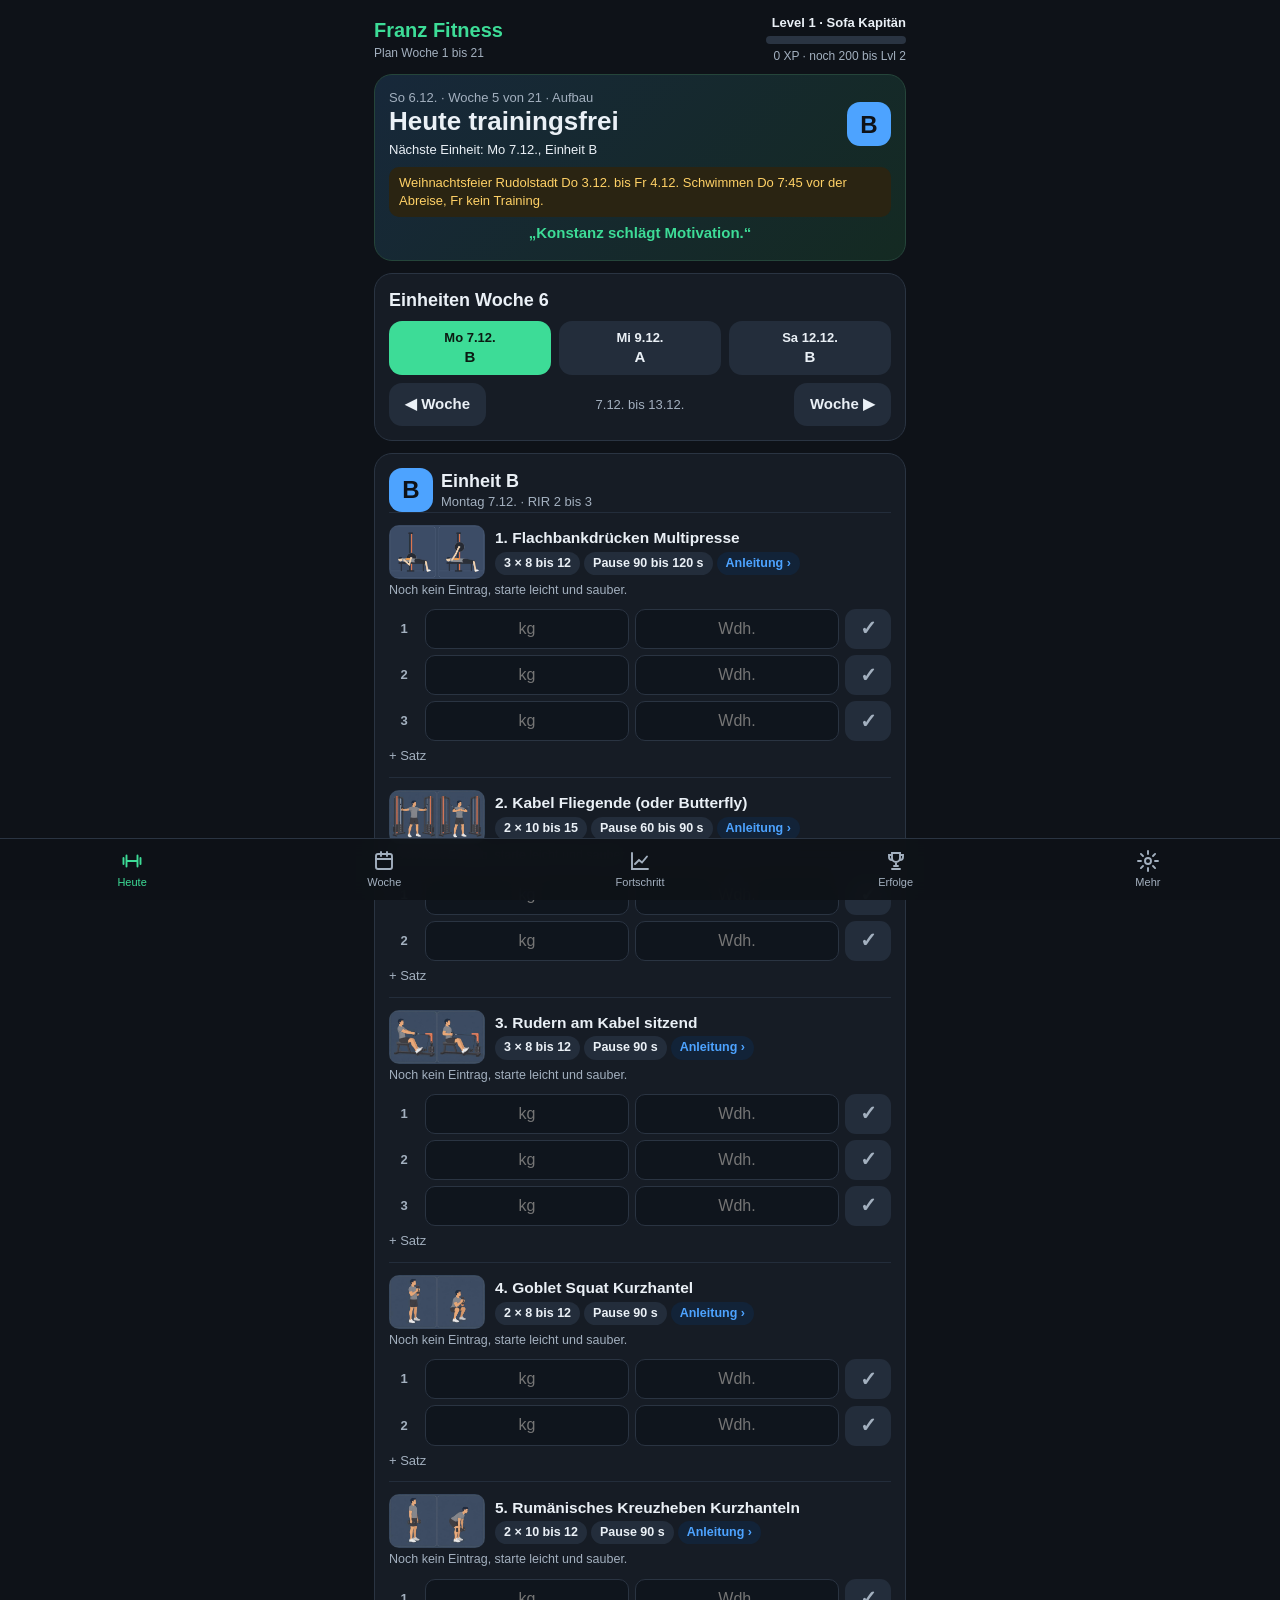
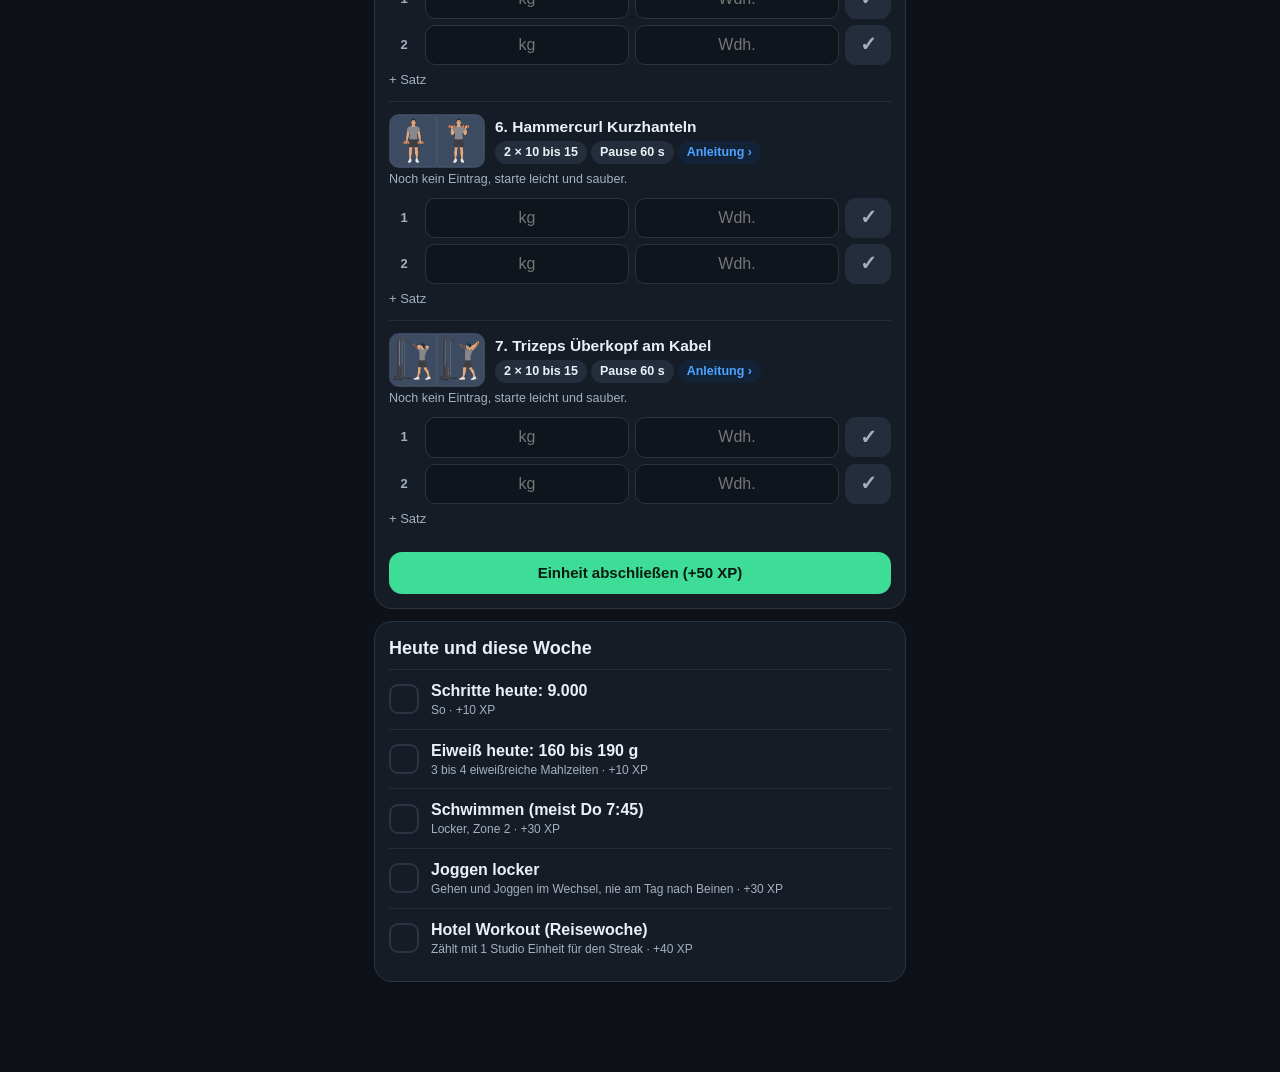
==== index.html @ 0c00e0e3 "Franz Fitness PWA ins Repository-Root legen Die fertige Offline-App wird von GitHub Pages aus dem Ro" ====
<!doctype html>
<html lang="de">
<head>
<meta charset="utf-8">
<meta name="viewport" content="width=device-width,initial-scale=1,viewport-fit=cover">
<meta name="theme-color" content="#0e1218">
<meta name="apple-mobile-web-app-capable" content="yes">
<meta name="mobile-web-app-capable" content="yes">
<meta name="apple-mobile-web-app-status-bar-style" content="black-translucent">
<meta name="apple-mobile-web-app-title" content="Franz Fitness">
<meta name="description" content="Franz Fitness: Trainingsplan Woche 1 bis 21 mit Satz-Logger, Streak und Abzeichen. Offline, Daten bleiben auf dem Gerät.">
<link rel="apple-touch-icon" href="icons/apple-touch-icon.png">
<link rel="icon" type="image/png" href="icons/icon-192.png">
<title>Franz Fitness</title>
<style>:root{--bg:#0e1218;--p:#161c25;--p2:#1c2430;--ln:#2a3442;--tx:#eaf0f6;--mu:#a3b0bf;--te:#3ddc97;--or:#ff9f43;--bl:#4da3ff;--pu:#b99bff;--am:#ffd166;--re:#ff6b6b;--gr:#8798ad;--safe-b:env(safe-area-inset-bottom,0px);--safe-t:env(safe-area-inset-top,0px)}
*{box-sizing:border-box;margin:0;padding:0;-webkit-tap-highlight-color:transparent}
html,body{background:var(--bg);color:var(--tx);font-family:-apple-system,BlinkMacSystemFont,"SF Pro Text",Inter,"Noto Sans",sans-serif;font-size:16px;line-height:1.38;-webkit-text-size-adjust:100%}
body{padding:calc(var(--safe-t) + 8px) 0 calc(78px + var(--safe-b))}
button{font:inherit;color:inherit;border:0;background:none;cursor:pointer}
input,select{font:inherit;color:var(--tx);background:#0f151d;border:1.5px solid var(--ln);border-radius:10px;padding:9px 10px;width:100%;font-size:16px}
input:focus,select:focus{outline:none;border-color:var(--te)}
.wrap{max-width:560px;margin:0 auto;padding:0 14px}
.top{display:flex;align-items:center;justify-content:space-between;gap:10px;padding:6px 0 10px}
.brand{font-weight:800;font-size:20px;color:var(--te)}
.brand small{display:block;font-size:12px;color:var(--mu);font-weight:500}
.lvl{display:flex;flex-direction:column;align-items:flex-end;gap:4px;min-width:170px;text-align:right}
.lvl b{font-size:13px}
.xpbar{width:140px;height:8px;border-radius:8px;background:var(--ln);overflow:hidden}
.xpbar i{display:block;height:100%;background:linear-gradient(90deg,var(--te),var(--cy,#38d0f0));border-radius:8px}
.card{background:var(--p);border:1.5px solid var(--ln);border-radius:18px;padding:14px;margin-bottom:12px}
.card h2{font-size:18px;margin-bottom:8px;display:flex;align-items:center;gap:8px}
.card h3{font-size:16px;margin-bottom:4px}
.mu{color:var(--mu)}.sm{font-size:13px}.xs{font-size:12px}
.chip{display:inline-flex;align-items:center;gap:4px;padding:3px 9px;border-radius:20px;background:#232d3b;font-size:12.5px;font-weight:600;white-space:nowrap}
.chip.g{background:#12301f;color:var(--te)}.chip.o{background:#33230f;color:var(--or)}.chip.y{background:#2a2412;color:var(--am)}.chip.b{background:#122338;color:var(--bl)}.chip.r{background:#341616;color:var(--re)}
.row{display:flex;gap:8px;align-items:center}.wrapc{flex-wrap:wrap}.sp{justify-content:space-between}
.hero{background:linear-gradient(135deg,#17283a,#142a22);border-color:#25453a}
.hero .big{font-size:26px;font-weight:800;line-height:1.15}
.unit{display:inline-flex;width:44px;height:44px;border-radius:13px;align-items:center;justify-content:center;font-weight:800;font-size:24px;color:#0e1218;flex:none}
.uA{background:var(--or)}.uB{background:var(--bl)}.uH{background:var(--te)}
.btn{display:inline-flex;align-items:center;justify-content:center;gap:6px;padding:11px 16px;border-radius:13px;background:var(--te);color:#0b1a12;font-weight:700;font-size:15px}
.btn.sec{background:#232d3b;color:var(--tx)}.btn.warn{background:#3a1b1b;color:var(--re)}.btn.full{width:100%}
.btn:disabled{opacity:.45}
.seg{display:flex;background:#0f151d;border:1.5px solid var(--ln);border-radius:12px;padding:3px;gap:3px}
.seg button{flex:1;padding:8px 6px;border-radius:9px;font-weight:600;font-size:14px;color:var(--mu)}
.seg button.on{background:#232d3b;color:var(--tx)}
.ex{border-top:1px solid #232d3b;padding:12px 0}
.ex:first-of-type{border-top:0}
.exh{display:grid;grid-template-columns:96px 1fr;gap:10px;align-items:center}
.thumb{width:96px;height:54px;border-radius:10px;object-fit:cover;background:#2a3442}
.exn{font-weight:700;font-size:15.5px;line-height:1.2}
.sets{margin-top:10px;display:grid;gap:6px}
.set{display:grid;grid-template-columns:30px 1fr 1fr 46px;gap:6px;align-items:center}
.set .no{font-size:13px;color:var(--mu);text-align:center;font-weight:700}
.set input{padding:8px;text-align:center}
.ok{width:46px;height:40px;border-radius:11px;background:#232d3b;font-size:20px;font-weight:800;color:var(--mu)}
.ok.on{background:var(--te);color:#0b1a12}
.hint{margin-top:8px;font-size:13px;padding:7px 10px;border-radius:10px;background:#2a2412;color:var(--am)}
.hint.g{background:#12301f;color:var(--te)}
.last{font-size:12.5px;color:var(--mu);margin-top:3px}
.tick{display:flex;align-items:center;gap:12px;padding:10px 0;border-top:1px solid #232d3b}
.tick:first-child{border-top:0}
.box{width:30px;height:30px;border-radius:9px;border:2px solid var(--ln);display:flex;align-items:center;justify-content:center;flex:none;font-weight:900;color:#0b1a12}
.box.on{background:var(--te);border-color:var(--te)}
.nav{position:fixed;left:0;right:0;bottom:0;background:#0e1218f2;border-top:1px solid var(--ln);padding:6px 6px calc(6px + var(--safe-b));display:flex;justify-content:space-around;backdrop-filter:blur(10px);-webkit-backdrop-filter:blur(10px);z-index:20}
.nav button{display:flex;flex-direction:column;align-items:center;gap:2px;font-size:11px;color:var(--mu);padding:4px 8px;min-width:58px}
.nav button.on{color:var(--te)}
.nav svg{width:24px;height:24px}
.timer{position:fixed;left:10px;right:10px;bottom:calc(70px + var(--safe-b));max-width:540px;margin:0 auto;background:#17283a;border:1.5px solid #2c4a68;border-radius:16px;padding:10px 12px;display:none;align-items:center;gap:10px;z-index:21;box-shadow:0 8px 30px #0008}
.timer.on{display:flex}
.timer .t{font-size:26px;font-weight:800;font-variant-numeric:tabular-nums;min-width:74px}
.timer .bar{flex:1;height:6px;border-radius:6px;background:#2a3442;overflow:hidden}.timer .bar i{display:block;height:100%;background:var(--bl)}
.modal{position:fixed;inset:0;background:#000b;z-index:30;display:none;align-items:flex-end;justify-content:center}
.modal.on{display:flex}
.sheet{background:var(--p);width:100%;max-width:560px;max-height:92vh;overflow:auto;border-radius:22px 22px 0 0;padding:16px 16px calc(20px + var(--safe-b));border:1.5px solid var(--ln)}
.sheet img{width:100%;border-radius:14px;display:block}
.li{display:flex;gap:8px;margin:5px 0;font-size:14.5px}
.toast{position:fixed;left:50%;top:calc(14px + var(--safe-t));transform:translateX(-50%) translateY(-120%);background:#12301f;color:var(--te);border:1.5px solid #1f5a3c;padding:10px 16px;border-radius:14px;font-weight:700;z-index:40;transition:transform .3s,opacity .3s;max-width:92vw;text-align:center;opacity:0;pointer-events:none}
.toast.on{transform:translateX(-50%) translateY(0);opacity:1}
canvas#fx{position:fixed;inset:0;pointer-events:none;z-index:50}
.wk{display:grid;grid-template-columns:40px 1fr auto;gap:8px;align-items:start;padding:9px 0;border-top:1px solid #232d3b}
.wk:first-child{border-top:0}
.wk .n{font-weight:800;font-size:15px;text-align:center;border-radius:10px;height:32px;line-height:32px;background:#232d3b}
.wk .n.ok{background:var(--te);color:#0b1a12}.wk .n.cur{outline:2px solid var(--am)}
.dots{display:flex;gap:4px;flex-wrap:wrap;justify-content:flex-end;max-width:120px}
.dot{width:22px;height:22px;border-radius:7px;background:#232d3b;font-size:11px;font-weight:800;display:flex;align-items:center;justify-content:center;color:var(--mu)}
.dot.on{background:var(--or);color:#0e1218}.dot.B.on{background:var(--bl)}.dot.H{background:#12301f;color:var(--te)}.dot.H.on{background:var(--te);color:#0b1a12}
.badges{display:grid;grid-template-columns:repeat(3,1fr);gap:8px}
.bd{background:var(--p2);border-radius:14px;padding:10px 6px;text-align:center;font-size:12px;border:1.5px solid var(--ln)}
.bd .i{font-size:26px;filter:grayscale(1);opacity:.35}
.bd.on{border-color:#1f5a3c;background:#12251c}.bd.on .i{filter:none;opacity:1}
.bd b{display:block;font-size:12.5px;margin-top:2px}
.kpi{display:grid;grid-template-columns:repeat(3,1fr);gap:8px}
.kpi div{background:var(--p2);border-radius:14px;padding:10px;text-align:center}
.kpi b{display:block;font-size:22px}
.kpi span{font-size:11.5px;color:var(--mu)}
.prog{height:10px;border-radius:10px;background:var(--ln);overflow:hidden}.prog i{display:block;height:100%;background:var(--te)}
.grid2{display:grid;grid-template-columns:1fr 1fr;gap:8px}
.grid3{display:grid;grid-template-columns:1fr 1fr 1fr;gap:8px}
label.f{display:block;font-size:12.5px;color:var(--mu);margin-bottom:4px}
.note{font-size:13px;color:var(--am);background:#2a2412;border-radius:10px;padding:7px 10px;margin-top:8px}
.quote{font-size:15px;font-weight:700;color:var(--te);text-align:center;padding:6px 8px 2px}
table{width:100%;border-collapse:collapse;font-size:13.5px}td,th{padding:6px 4px;border-bottom:1px solid #232d3b;text-align:left}th{color:var(--mu);font-weight:600;font-size:12px}
.days{display:grid;grid-template-columns:repeat(7,1fr);gap:4px;margin-top:6px}
.days button{padding:7px 0;border-radius:9px;background:#232d3b;font-size:12px;font-weight:700;color:var(--mu)}
.days button.on{background:var(--te);color:#0b1a12}
</style>
</head>
<body>
<div class="wrap" id="app"></div>
<div class="timer" id="timer"><span class="t" id="tt">1:30</span><div style="flex:1"><div class="xs mu" id="tl">Pause</div><div class="bar"><i id="tb"></i></div></div><button class="btn sec" id="tplus" style="padding:8px 10px">+15 s</button><button class="btn sec" id="tstop" style="padding:8px 10px">✕</button></div>
<div class="modal" id="modal"><div class="sheet" id="sheet"></div></div>
<div class="toast" id="toast"></div>
<canvas id="fx"></canvas>
<nav class="nav">
<button data-tab="heute"><svg viewBox="0 0 24 24" fill="none" stroke="currentColor" stroke-width="1.9" stroke-linecap="round"><path d="M6.5 6.5v11M17.5 6.5v11M3.5 9v6M20.5 9v6M6.5 12h11"/></svg>Heute</button>
<button data-tab="woche"><svg viewBox="0 0 24 24" fill="none" stroke="currentColor" stroke-width="1.9" stroke-linecap="round"><rect x="4" y="5" width="16" height="15" rx="2"/><path d="M4 10h16M9 3v4M15 3v4"/></svg>Woche</button>
<button data-tab="fort"><svg viewBox="0 0 24 24" fill="none" stroke="currentColor" stroke-width="1.9" stroke-linecap="round"><path d="M4 4v16h16"/><path d="M7 15l4-4 3 2.5 5-6"/></svg>Fortschritt</button>
<button data-tab="erfolge"><svg viewBox="0 0 24 24" fill="none" stroke="currentColor" stroke-width="1.9" stroke-linecap="round"><path d="M8 4h8v5a4 4 0 0 1-8 0zM8 6H5v2a3 3 0 0 0 3 3M16 6h3v2a3 3 0 0 1-3 3M12 13v4M8 20h8M10 17h4"/></svg>Erfolge</button>
<button data-tab="mehr"><svg viewBox="0 0 24 24" fill="none" stroke="currentColor" stroke-width="1.9" stroke-linecap="round"><circle cx="12" cy="12" r="3"/><path d="M12 2v3M12 19v3M2 12h3M19 12h3M4.9 4.9l2.1 2.1M17 17l2.1 2.1M4.9 19.1L7 17M17 7l2.1-2.1"/></svg>Mehr</button>
</nav>
<script>
const EXDATA=[{"id": "brustpresse", "name": "Brustpresse Maschine (flach)", "grp": "brust", "plan": "Einheit A1", "saetze": "2 → 3", "wdh": "8 bis 12", "pause": "90 bis 120 s", "rir": "2 bis 3", "start": "Griffe auf Brusthöhe, Ellbogen gebeugt", "ende": "Arme vorn, Ellbogen nicht durchgestreckt", "punkte": ["Sitz so einstellen, dass die Griffe auf Brusthöhe sind", "Schulterblätter zurück und runter, Rücken am Polster", "Kraftvoll nach vorn drücken, Ellbogen bleiben leicht gebeugt", "2 bis 3 Sekunden kontrolliert zurück"], "fehler": ["Schultern ziehen beim Drücken nach vorn oder oben", "Gewicht knallt zurück in den Stapel"], "prim": ["chest"], "sek": ["fdelt", "triceps"], "ziel": "Brust, dazu vordere Schulter und Trizeps"}, {"id": "schraegbank", "name": "Schrägbankdrücken Kurzhanteln", "grp": "brust", "plan": "Einheit A2", "saetze": "2", "wdh": "8 bis 12", "pause": "90 s", "rir": "2 bis 3", "start": "Hanteln auf Höhe obere Brust", "ende": "Hanteln über der oberen Brust", "punkte": ["Bank auf ca. 30 Grad einstellen, Füße fest am Boden", "Ellbogen ca. 45 bis 60 Grad vom Körper", "Kontrolliert bis etwa Brusthöhe absenken", "Hochdrücken, oben nicht hart durchstrecken"], "fehler": ["Bank zu steil, dann arbeitet vor allem die Schulter", "Ellbogen weit abgespreizt auf 90 Grad"], "prim": ["chest"], "sek": ["fdelt", "triceps"], "ziel": "Obere Brust, dazu vordere Schulter und Trizeps"}, {"id": "multipresse", "name": "Flachbankdrücken Multipresse", "grp": "brust", "plan": "Einheit B1", "saetze": "2 → 3", "wdh": "8 bis 12", "pause": "90 bis 120 s", "rir": "2 bis 3", "start": "Stange an der unteren Brust", "ende": "Stange über der Brust, Arme fast gestreckt", "punkte": ["Bank so stellen, dass die Stange über der unteren Brust läuft", "Sicherungshaken knapp über Brusthöhe einstellen", "Schulterblätter zusammen, Füße fest am Boden", "Stange zur unteren Brust, Unterarme senkrecht, dann hochdrücken"], "fehler": ["Stange läuft über Hals oder Gesicht", "Gesäß hebt beim Drücken von der Bank ab"], "prim": ["chest"], "sek": ["fdelt", "triceps"], "ziel": "Brust, dazu vordere Schulter und Trizeps"}, {"id": "fliegende", "name": "Kabel Fliegende (oder Butterfly)", "grp": "brust", "plan": "Einheit B2", "saetze": "2", "wdh": "10 bis 15", "pause": "60 bis 90 s", "rir": "2 bis 3", "start": "Arme offen, Dehnung in der Brust", "ende": "Hände treffen sich vor der Brust", "punkte": ["Zwischen die Kabeltürme stellen, kleiner Ausfallschritt", "Ellbogen leicht gebeugt und fixiert", "Arme im großen Bogen vor der Brust zusammenführen", "Kurz halten, langsam öffnen"], "fehler": ["Zu schwer, dann wird daraus ein Drücken mit stark gebeugten Armen", "Schultern rollen nach vorn"], "prim": ["chest"], "sek": ["fdelt"], "ziel": "Brust, dazu vordere Schulter"}, {"id": "latzug", "name": "Latzug", "grp": "ruecken", "plan": "Einheit A3", "saetze": "2 → 3", "wdh": "8 bis 12", "pause": "90 s", "rir": "2 bis 3", "start": "Arme gestreckt über dem Kopf", "ende": "Stange vor dem Gesicht zur oberen Brust", "punkte": ["Oberschenkel fest unter die Polster", "Brust leicht raus, minimal zurücklehnen", "Stange zur oberen Brust ziehen, Ellbogen nach unten und hinten", "Langsam nach oben zurück, oben strecken"], "fehler": ["Stange hinter den Kopf ziehen", "Schwung aus dem Oberkörper holen"], "prim": ["lats"], "sek": ["biceps", "traps"], "ziel": "Breiter Rückenmuskel, dazu Bizeps und oberer Rücken"}, {"id": "rudern", "name": "Rudern am Kabel sitzend", "grp": "ruecken", "plan": "Einheit B3", "saetze": "2 → 3", "wdh": "8 bis 12", "pause": "90 s", "rir": "2 bis 3", "start": "Arme vorn gestreckt, aufrecht", "ende": "Griff am Bauchnabel, Ellbogen hinten", "punkte": ["Aufrecht sitzen, Knie leicht gebeugt", "Schulterblätter zuerst zusammenziehen", "Griff zum Bauchnabel führen, kurz halten", "Kontrolliert nach vorn, Oberkörper bleibt ruhig"], "fehler": ["Mit dem Oberkörper vor und zurück schwingen", "Schultern zu den Ohren hochziehen"], "prim": ["lats", "traps"], "sek": ["biceps"], "ziel": "Mittlerer und breiter Rücken, dazu Bizeps"}, {"id": "deadbug", "name": "Dead Bug (Option, Bauch)", "grp": "ruecken", "plan": "Optional am Ende von Einheit A", "saetze": "2", "wdh": "6 bis 10 je Seite", "pause": "45 s", "rir": "sauber", "start": "Rückenlage, Arme hoch, Beine im 90 Grad Winkel", "ende": "Arm nach hinten, Gegenbein nach vorn strecken", "punkte": ["Unteren Rücken flach auf die Matte drücken", "Arm und Gegenbein langsam strecken", "Ausatmen, Bauch bleibt fest", "Zurück in die Mitte, Seite wechseln"], "fehler": ["Hohlkreuz, der untere Rücken hebt ab", "Zu schnell, ohne Kontrolle"], "prim": ["abs"], "sek": [], "ziel": "Gerader und tiefer Bauch (Rumpfstabilität)"}, {"id": "bizeps", "name": "Bizepscurl Kurzhanteln", "grp": "arme", "plan": "Einheit A5", "saetze": "2", "wdh": "10 bis 15", "pause": "60 s", "rir": "2 bis 3", "start": "Arme hängen gestreckt", "ende": "Hanteln auf Schulterhöhe", "punkte": ["Aufrecht stehen, Handflächen nach vorn", "Ellbogen bleiben seitlich am Körper", "Hochführen, oben kurz anspannen", "2 bis 3 Sekunden ablassen"], "fehler": ["Schwung mit dem Oberkörper", "Ellbogen wandern nach vorn"], "prim": ["biceps"], "sek": [], "ziel": "Bizeps"}, {"id": "hammer", "name": "Hammercurl Kurzhanteln", "grp": "arme", "plan": "Einheit B6", "saetze": "2", "wdh": "10 bis 15", "pause": "60 s", "rir": "2 bis 3", "start": "Neutralgriff, Daumen nach vorn", "ende": "Hanteln auf Schulterhöhe, Daumen oben", "punkte": ["Hanteln im Neutralgriff, Handflächen zueinander", "Ellbogen fest an der Seite", "Hochführen, der Daumen zeigt nach oben", "Langsam ablassen, unten strecken"], "fehler": ["Handgelenk knickt ab", "Zu schwer, dann schwingt der Rücken mit"], "prim": ["biceps"], "sek": [], "ziel": "Bizeps und Unterarm (Brachialis)"}, {"id": "trizeps_seil", "name": "Trizepsdrücken Kabel mit Seil", "grp": "arme", "plan": "Einheit A6", "saetze": "2", "wdh": "10 bis 15", "pause": "60 s", "rir": "2 bis 3", "start": "Seil auf Brusthöhe, Ellbogen 90 Grad", "ende": "Arme unten gestreckt, Seil auseinander", "punkte": ["Nah ans Kabel stellen, Kabelrolle oben", "Ellbogen an die Rippen fixieren", "Nach unten strecken, Seilenden leicht auseinanderziehen", "Langsam zurück, Schultern bleiben unten"], "fehler": ["Ellbogen wandern nach vorn und hinten", "Mit dem Körpergewicht runterdrücken"], "prim": ["triceps"], "sek": [], "ziel": "Trizeps"}, {"id": "trizeps_ueberkopf", "name": "Trizeps Überkopf am Kabel", "grp": "arme", "plan": "Einheit B7", "saetze": "2", "wdh": "10 bis 15", "pause": "60 s", "rir": "2 bis 3", "start": "Rücken zum Kabel, Seil hinter dem Kopf", "ende": "Arme nach vorn oben gestreckt", "punkte": ["Rücken zum Kabelturm, Ausfallschritt", "Ellbogen zeigen nach vorn und bleiben fix", "Unterarme nach vorn oben strecken", "Rippen unten halten, langsam zurück"], "fehler": ["Hohlkreuz statt fester Rumpf", "Oberarme bewegen sich mit"], "prim": ["triceps"], "sek": [], "ziel": "Trizeps, vor allem langer Kopf"}, {"id": "beinpresse", "name": "Beinpresse", "grp": "beine", "plan": "Einheit A4", "saetze": "2", "wdh": "10 bis 12", "pause": "90 s", "rir": "2 bis 3", "start": "Knie ca. 90 Grad, Rücken am Polster", "ende": "Beine gestreckt, Knie locker", "punkte": ["Füße schulterbreit mittig auf der Platte", "Knie folgen den Fußspitzen", "Nur so tief, wie der untere Rücken am Polster bleibt", "Oben Knie nicht durchschlagen"], "fehler": ["Zu tief, das Becken rollt ein", "Knie fallen nach innen"], "prim": ["quads", "glutes"], "sek": ["hams"], "ziel": "Vorderer Oberschenkel und Gesäß"}, {"id": "goblet", "name": "Goblet Squat Kurzhantel", "grp": "beine", "plan": "Einheit B4", "saetze": "2", "wdh": "8 bis 12", "pause": "90 s", "rir": "2 bis 3", "start": "Aufrecht, Hantel vor der Brust", "ende": "Oberschenkel etwa waagrecht", "punkte": ["Füße schulterbreit, Fersen belasten", "Hantel senkrecht vor der Brust", "Hüfte nach hinten unten, Knie in Zehenrichtung", "Rücken neutral, so tief wie sauber möglich"], "fehler": ["Fersen heben ab", "Rücken rundet sich unten"], "prim": ["quads", "glutes"], "sek": ["abs"], "ziel": "Vorderer Oberschenkel und Gesäß"}, {"id": "rdl", "name": "Rumänisches Kreuzheben Kurzhanteln", "grp": "beine", "plan": "Einheit B5", "saetze": "2", "wdh": "10 bis 12", "pause": "90 s", "rir": "2 bis 3", "start": "Aufrecht, Hanteln vor den Oberschenkeln", "ende": "Hüfte hinten, Rücken gerade, Hanteln unter dem Knie", "punkte": ["Knie leicht gebeugt und dann fix", "Hüfte weit nach hinten schieben", "Hanteln nah an den Beinen entlang", "Bei Dehnung hinten am Oberschenkel Hüfte nach vorn"], "fehler": ["Runder Rücken", "Daraus wird eine Kniebeuge"], "prim": ["hams", "glutes"], "sek": ["traps"], "ziel": "Hinterer Oberschenkel und Gesäß"}, {"id": "hipthrust", "name": "Hip Thrust (Option statt RDL)", "grp": "beine", "plan": "Option, nicht im Standardplan", "saetze": "2", "wdh": "10 bis 12", "pause": "90 s", "rir": "2 bis 3", "start": "Gesäß unten, Schulterblätter an der Bank", "ende": "Hüfte oben, Körper wie ein Tisch", "punkte": ["Schulterblätter an der Bankkante, Füße hüftbreit", "Stange mit Polster auf der Hüfte", "Hüfte hochdrücken, Schienbeine oben senkrecht", "Oben Gesäß anspannen, Kinn leicht zur Brust"], "fehler": ["Hohlkreuz oben statt Gesäß", "Füße zu weit weg, dann zieht es hinten am Oberschenkel"], "prim": ["glutes"], "sek": ["hams"], "ziel": "Gesäß, dazu hinterer Oberschenkel"}, {"id": "liegestuetz", "name": "Liegestütze", "grp": "hotel", "plan": "Hotel Workout", "saetze": "3 Runden", "wdh": "8 bis 15", "pause": "45 bis 60 s", "rir": "1 bis 2", "start": "Arme gestreckt, Körper in einer Linie", "ende": "Brust knapp über dem Boden", "punkte": ["Hände etwas breiter als die Schultern", "Bauch und Gesäß fest, Körper bleibt gerade", "Ellbogen ca. 45 Grad nach hinten", "Zu schwer: Hände auf Bett oder Tisch"], "fehler": ["Hüfte hängt durch", "Nur halbe Bewegung oben"], "prim": ["chest"], "sek": ["triceps", "fdelt"], "ziel": "Brust, dazu Trizeps und Schulter"}, {"id": "bandrudern", "name": "Rudern mit Band oder Handtuch", "grp": "hotel", "plan": "Hotel Workout", "saetze": "3 Runden", "wdh": "10 bis 15", "pause": "45 bis 60 s", "rir": "1 bis 2", "start": "Arme vorn gestreckt", "ende": "Hände an den unteren Rippen", "punkte": ["Band sicher in der geschlossenen Tür oder am Pfosten", "Aufrecht stehen, Knie leicht gebeugt", "Ellbogen nach hinten, Schulterblätter zusammen", "Handtuch Variante: um Türgriff, nach hinten lehnen und heranziehen"], "fehler": ["Band an einer Tür, die aufgehen kann", "Schultern ziehen hoch"], "prim": ["lats", "traps"], "sek": ["biceps"], "ziel": "Oberer und breiter Rücken"}, {"id": "kniebeuge", "name": "Kniebeugen", "grp": "hotel", "plan": "Hotel Workout", "saetze": "3 Runden", "wdh": "12 bis 15", "pause": "45 bis 60 s", "rir": "1 bis 2", "start": "Aufrecht, Füße schulterbreit", "ende": "Oberschenkel etwa waagrecht, Arme vorn", "punkte": ["Fersen bleiben am Boden", "Hüfte nach hinten unten, Brust bleibt oben", "Knie in Zehenrichtung", "Optional Kurzhantel vor der Brust (wie Goblet Squat)"], "fehler": ["Knie fallen nach innen", "Rücken rundet sich"], "prim": ["quads", "glutes"], "sek": [], "ziel": "Oberschenkel und Gesäß"}, {"id": "plank", "name": "Plank (Unterarmstütz)", "grp": "hotel", "plan": "Hotel Workout und Option Einheit A", "saetze": "3 Runden", "wdh": "20 bis 40 s", "wl": "Halten", "pause": "45 bis 60 s", "rir": "sauber", "start": "Einstieg auf Knien und Unterarmen", "ende": "Körper eine Linie von Kopf bis Ferse", "punkte": ["Ellbogen unter den Schultern", "Bauch und Gesäß anspannen", "Ruhig weiteratmen", "Halten, solange die Linie sauber bleibt"], "fehler": ["Hüfte hängt durch oder ragt hoch"], "prim": ["abs"], "sek": ["fdelt"], "ziel": "Bauch und Rumpf"}];
const FALLBACK=["deadbug", "multipresse"];
const IMG={"brustpresse": "[data-uri]", "schraegbank": "[data-uri]", "multipresse": "[data-uri]", "fliegende": "[data-uri]", "latzug": "[data-uri]", "rudern": "[data-uri]", "deadbug": "[data-uri]", "bizeps": "[data-uri]", "hammer": "[data-uri]", "trizeps_seil": "[data-uri]", "trizeps_ueberkopf": "[data-uri]", "beinpresse": "[data-uri]", "goblet": "[data-uri]", "rdl": "[data-uri]", "hipthrust": "[data-uri]", "liegestuetz": "[data-uri]", "bandrudern": "[data-uri]", "kniebeuge": "[data-uri]", "plank": "[data-uri]"};
"use strict";
/* Franz Fitness App v1: Daten nur lokal (localStorage), keine externen Requests */
const KEY = "franz-fitness-app-v1";
const START = new Date(2026, 10, 2); // Mo 2.11.2026
const TOTAL = 21;
const EXD = {}; EXDATA.forEach(e => EXD[e.id] = e);
const DAYN = ["Mo", "Di", "Mi", "Do", "Fr", "Sa", "So"];
const DAYL = ["Montag", "Dienstag", "Mittwoch", "Donnerstag", "Freitag", "Samstag", "Sonntag"];
const KG_T = [[0, 113], [4, 111], [8, 109], [12, 107], [16, 104.5], [20, 102.5], [21, 102]];
const BF_T = [[0, 29.2], [4, 27.5], [8, 26], [12, 24.5], [16, 22.5], [20, 20.5], [21, 19.8]];
const CHECKW = [4, 8, 12, 16, 20, 21];
const TRAVEL = [3, 5, 7], HOLI = [8, 9, 21];
// Plan laut Karte 02: s = [Saetze Wo 1 bis 3, ab Wo 4], p = Pause in s, inc = Steigerung
const UNITS = {
  A: [{ id: "brustpresse", s: [2, 3], p: 120, inc: "+2,5 kg" }, { id: "schraegbank", s: [2, 2], p: 90, inc: "nächste Hantel (ca. +2 kg)" },
      { id: "latzug", s: [2, 3], p: 90, inc: "+2,5 kg" }, { id: "beinpresse", s: [2, 2], p: 90, inc: "+5 kg" },
      { id: "bizeps", s: [2, 2], p: 60, inc: "nächste Hantel (ca. +1 bis 2 kg)" }, { id: "trizeps_seil", s: [2, 2], p: 60, inc: "+2,5 kg" }],
  B: [{ id: "multipresse", s: [2, 3], p: 120, inc: "+2,5 kg" }, { id: "fliegende", s: [2, 2], p: 75, inc: "+2,5 kg" },
      { id: "rudern", s: [2, 3], p: 90, inc: "+2,5 kg" }, { id: "goblet", s: [2, 2], p: 90, inc: "nächste Hantel (ca. +2 kg)" },
      { id: "rdl", s: [2, 2], p: 90, inc: "nächste Hantel (ca. +2 kg)" }, { id: "hammer", s: [2, 2], p: 60, inc: "nächste Hantel (ca. +1 bis 2 kg)" },
      { id: "trizeps_ueberkopf", s: [2, 2], p: 60, inc: "+2,5 kg" }],
  H: [{ id: "liegestuetz", s: [3, 3], p: 50 }, { id: "bandrudern", s: [3, 3], p: 50 }, { id: "kniebeuge", s: [3, 3], p: 50 }, { id: "plank", s: [3, 3], p: 50, sec: true }]
};
const OPTIONAL_A = ["plank", "deadbug"];
// Ersatztermine laut Karte 09 (d = Tag in der Woche, 0 = Mo)
const OVR = {
  "3:0": { n: "Dienstreise Feldkirch ab 13:00: nur trainieren, wenn die Abreise wirklich erst mittags ist, sonst Hotel Workout." },
  "3:1": { d: 4, n: "Ersatz für Mi 18.11. (Reise, Buß und Bettag)." },
  "3:2": { d: 6, n: "So 22.11. empfohlen, damit nach Fr ein Ruhetag liegt." },
  "7:1": { hotel: true, n: "Reise: Mi 16.12. nur Hotel Workout, 20 bis 30 Minuten." },
  "7:2": { d: 6, n: "Ersatz für Sa 19.12. (Rückreise)." },
  "8:2": { n: "Feiertage: Sa 26. oder So 27.12., Studio Öffnung bitte vorher prüfen." },
  "9:2": { n: "Neujahr: Sa 2.1. oder So 3.1., Studio Öffnung bitte prüfen." },
  "21:2": { d: 5, n: "Sa 27.3. trainieren, So 28.3. ist Ostersonntag. Abschluss Check vorziehen." }
};
const NOTES = {
  3: "Dienstreise Feldkirch Mo 16.11. 13:00 bis Mi 18.11. Mi entfällt, Ersatz Fr 20.11. früh.",
  4: "Check Woche 4: Gewicht, Taille und Körperfett am So 29.11.",
  5: "Weihnachtsfeier Rudolstadt Do 3.12. bis Fr 4.12. Schwimmen Do 7:45 vor der Abreise, Fr kein Training.",
  7: "Reise Di 15.12. bis Sa 19.12.: Mi Hotel Workout, Do kein Schwimmen, Sa entfällt, Ersatz So 20.12.",
  8: "Feiertage, Öffnungszeiten CrunchFit prüfen. Check Woche 8 am So 27.12.",
  9: "Neujahr: Training Sa 2.1. oder So 3.1., Öffnung prüfen.",
  12: "Deload Woche: je Übung 1 Satz weniger, Gewicht gleich oder bis 10 % leichter. Check am So 24.1.",
  16: "Check Woche 16 am So 21.2.",
  20: "Check Woche 20 am So 21.3.",
  21: "Karfreitag 26.3., Ostersonntag 28.3. Training Mo, Mi, Sa 27.3., Abschluss Check Sa 27.3."
};
const SPRUECHE = ["Der Start zählt. Brust raus, Plan steht.", "Erst Technik, dann Tonnen.", "Kleine Schritte, große Kurve.",
  "Woche 4: Der erste Check wartet, dein Körper merkt schon mehr als die Waage.", "Konstanz schlägt Motivation.",
  "Jede Einheit ist ein Haken für dein zukünftiges Ich.", "Schwer ist nur der Weg zur Tür, drinnen läuft es.",
  "Woche 8: Zeig dem Trend, wer hier der Chef ist.", "Gewicht auf der Stange, Ruhe im Kopf.", "Du bist schon weiter, als du denkst.",
  "Halbzeit! Elf Wochen Arbeit stecken in dir.", "Deload ist kein Rückschritt, sondern Anlauf.", "Frisch erholt, jetzt wird gesteigert.",
  "Mehr Wiederholungen, dann mehr Gewicht. So einfach.", "Brust, Arme, Rücken: das Fundament steht.",
  "Woche 16: Die Kurve geht nach unten, die Kraft nach oben.", "Der Trend ist dein Freund.", "Gleich geschafft, jetzt nicht nachlassen.",
  "Du trainierst nicht für heute, sondern für die nächsten 20 Jahre.", "Woche 20: Letzter Check vor dem Ziel. Sauber bleiben.",
  "Letzte Woche. Mach sie zu deiner besten."];
const CHEERS = ["Stark, das zählt!", "Wieder einer im Sack.", "Brust raus, Haken drin.", "Sauber!", "Ein Satz mehr, ein Zweifel weniger.", "Weiter so, Bjoern!"];
const LEVELS = [[0, "Sofa Kapitän"], [200, "Hantel Neuling"], [500, "Kabelzug Flüsterer"], [900, "Brustpresse Pirat"], [1400, "Latzug Lord"],
  [2000, "Bankdrück Baron"], [2800, "Eisen Enthusiast"], [3800, "Rekomp Rakete"], [5000, "Franz der Starke"], [6500, "Legende von Leipzig"], [8500, "Olymp von Markkleeberg"]];
const XP = { set: 5, session: 50, hotel: 40, swim: 30, jog: 30, steps: 10, prot: 10, kg: 15, bf: 25, pr: 25, week: 50 };

/* ---------- Zeit und Plan ---------- */
const P = new URLSearchParams(location.search);
function today() { const q = P.get("heute"); if (q) { const [y, m, d] = q.split("-").map(Number); return new Date(y, m - 1, d); } const n = new Date(); return new Date(n.getFullYear(), n.getMonth(), n.getDate()); }
function addD(d, n) { return new Date(d.getFullYear(), d.getMonth(), d.getDate() + n); }
function weekOf(d) { return Math.floor(Math.round((d - START) / 864e5) / 7) + 1; }
function wDate(w, d) { return addD(START, 7 * (w - 1) + d); }
function fmt(d) { return d.getDate() + "." + (d.getMonth() + 1) + "."; }
function fmtL(d) { return DAYN[(d.getDay() + 6) % 7] + " " + fmt(d); }
function same(a, b) { return a.getTime() === b.getTime(); }
function phase(w) { return w <= 3 ? "Einstieg" : w <= 9 ? "Aufbau" : w <= 11 ? "Steigerung" : w === 12 ? "Deload und Check" : w <= 20 ? "Progression" : "Abschluss"; }
function stepsGoal(w) { return w <= 4 ? 8000 : w <= 12 ? 9000 : 10000; }
function unitOf(w, s) { return (((w - 1) * 3 + s) % 2 === 0) ? "A" : "B"; }
function sess(w, s) {
  const k = w + ":" + s, o = OVR[k] || {}, sh = S.set.shift[k];
  let d = s === 0 ? 0 : s === 1 ? 2 : (S.set.we === "so" ? 6 : 5);
  if (o.d !== undefined) d = o.d;
  if (sh !== undefined) d = sh;
  const hotel = !!o.hotel && !S.set.noHotel?.[k];
  return { k, w, s, d, date: wDate(w, d), unit: hotel ? "H" : unitOf(w, s), plan: unitOf(w, s), note: o.n || "", shifted: sh !== undefined };
}
function weekSess(w) { return [0, 1, 2].map(s => sess(w, s)); }
function rir(w) { return w <= 3 ? "3" : w === 12 ? "4" : "2 bis 3"; }
function setsFor(w, s, idx, u) {
  const def = UNITS[u][idx]; let n = w <= 3 ? def.s[0] : def.s[1];
  if (u !== "H" && w >= 4 && s === 2 && idx === 0) n = 2; // Karte 02: in der dritten Einheit bleibt die erste Brustübung bei 2 Saetzen
  if (w === 12 && u !== "H") n = Math.max(1, n - 1);
  return n;
}
function repRange(id) { const m = (EXD[id].wdh || "").match(/(\d+)\s*bis\s*(\d+)/); return m ? [+m[1], +m[2]] : [8, 12]; }

/* ---------- Speicher ---------- */
function blank() { return { v: 1, set: { we: "sa", shift: {} }, done: {}, logs: {}, act: {}, meas: {}, seen: [], lvl: 0, okSeen: [] }; }
let S = blank(), storageOK = true;
function load() {
  try { const r = localStorage.getItem(KEY); if (r) { const p = JSON.parse(r); S = Object.assign(blank(), p); S.set = Object.assign({ we: "sa", shift: {} }, p.set || {}); } }
  catch (e) { storageOK = false; }
}
function save() { try { localStorage.setItem(KEY, JSON.stringify(S)); storageOK = true; } catch (e) { storageOK = false; } }

/* ---------- Auswertung ---------- */
const act = (w, k) => S.act[w + ":" + k] === true;
const isDone = (w, s) => !!S.done[w + ":" + s];
function kraftCount(w) { const t = [0, 1, 2].filter(s => isDone(w, s) && sess(w, s).unit !== "H").length; return TRAVEL.includes(w) && act(w, "hw") && t < 3 ? t + 1 : t; }
const okWeek = w => kraftCount(w) >= 2;
function sessionsFlat() { const o = []; for (let w = 1; w <= TOTAL; w++) { let b = TRAVEL.includes(w) && act(w, "hw"); for (let s = 0; s < 3; s++) { let v = isDone(w, s) && sess(w, s).unit !== "H"; if (!v && b) { v = true; b = false; } o.push(v); } } return o; }
function curWeek() { return Math.min(TOTAL, Math.max(1, weekOf(today()))); }
function stats() {
  let last = 0; for (let w = 1; w <= TOTAL; w++) if (kraftCount(w) > 0) last = w;
  let i = Math.max(weekOf(today()) < 1 ? 0 : curWeek(), last);
  if (i >= 1 && !okWeek(i)) i--;
  let weekStreak = 0; while (i >= 1 && okWeek(i)) { weekStreak++; i--; }
  let bestWeek = 0, run = 0; for (let w = 1; w <= TOTAL; w++) { if (okWeek(w)) { run++; bestWeek = Math.max(bestWeek, run); } else run = 0; }
  const ss = sessionsFlat(); let li = -1; ss.forEach((v, j) => { if (v) li = j; });
  let sessStreak = 0; for (let j = li; j >= 0 && ss[j]; j--) sessStreak++;
  return { weekStreak, bestWeek, sessStreak, total: ss.filter(Boolean).length };
}
function e1rm(kg, r) { return kg * (1 + r / 30); }
function allLogs() { // chronologisch: [{k,w,s,date,id,sets}]
  const out = [];
  Object.keys(S.logs).forEach(k => { const [w, s] = k.split(":").map(Number); const se = sess(w, s);
    Object.keys(S.logs[k]).forEach(id => { const sets = (S.logs[k][id] || []).filter(x => x && x.done); if (sets.length) out.push({ k, w, s, date: se.date, id, sets }); }); });
  return out.sort((a, b) => a.date - b.date || a.w - b.w || a.s - b.s);
}
function records() { // Bestleistung = neues Hoechstgewicht bei mindestens unterer Wiederholungszahl, max. 1 pro Uebung und Einheit
  const best = {}, prs = []; let firstSet = false;
  allLogs().forEach(L => { const lo = repRange(L.id)[0]; let top = null;
    L.sets.forEach(x => { if (x.r > 0) firstSet = true; if (x.kg > 0 && x.r >= lo && (!top || x.kg > top.kg || (x.kg === top.kg && x.r > top.r))) top = x; });
    if (!top) return; const b = best[L.id];
    if (b && top.kg > b.kg) prs.push({ id: L.id, kg: top.kg, r: top.r, date: L.date, k: L.k });
    if (!b || top.kg > b.kg || (top.kg === b.kg && top.r > b.r)) best[L.id] = { kg: top.kg, r: top.r, date: L.date }; });
  return { best, prs, firstSet };
}
function countSets() { let n = 0; Object.values(S.logs).forEach(o => Object.values(o).forEach(a => a.forEach(x => { if (x && x.done) n++; }))); return n; }
function xpInfo() {
  let x = 0; const b = {};
  const add = (k, n) => { b[k] = (b[k] || 0) + n * XP[k]; x += n * XP[k]; };
  add("set", countSets());
  let ses = 0, hot = 0, sw = 0, jo = 0, st = 0, pr = 0, kg = 0, bf = 0, wk = 0;
  for (let w = 1; w <= TOTAL; w++) {
    for (let s = 0; s < 3; s++) if (isDone(w, s) && sess(w, s).unit !== "H") ses++;
    if (act(w, "hw")) hot++; if (act(w, "sw")) sw++; if (act(w, "jo")) jo++;
    for (let d = 0; d < 7; d++) { if (act(w, "st" + d)) st++; if (act(w, "pr" + d)) pr++; }
    if (num(S.meas[w + ":kg"]) > 0) kg++; if (num(S.meas[w + ":bf"]) > 0) bf++;
    if (okWeek(w)) wk++;
  }
  add("session", ses); add("hotel", hot); add("swim", sw); add("jog", jo); add("steps", st); add("prot", pr); add("kg", kg); add("bf", bf); add("week", wk);
  add("pr", records().prs.length);
  let li = 0; LEVELS.forEach((l, i) => { if (x >= l[0]) li = i; });
  const cur = LEVELS[li][0], nxt = LEVELS[li + 1] ? LEVELS[li + 1][0] : cur;
  return { xp: x, parts: b, lvl: li + 1, name: LEVELS[li][1], cur, nxt, pct: nxt > cur ? (x - cur) / (nxt - cur) : 1 };
}
function badges() {
  const st = stats(), R = records(), X = xpInfo();
  let hotel = false, swim = 0, jog = 0, fs = false, fp = false, fw = false, wts = 0;
  for (let w = 1; w <= TOTAL; w++) {
    if (act(w, "sw")) swim++; if (act(w, "jo")) jog++; if (TRAVEL.includes(w) && act(w, "hw")) hotel = true;
    if ([0, 1, 2, 3, 4, 5, 6].every(d => act(w, "st" + d))) fs = true;
    if ([0, 1, 2, 3, 4, 5, 6].every(d => act(w, "pr" + d))) fp = true;
    if (kraftCount(w) === 3) fw = true; if (num(S.meas[w + ":kg"]) > 0) wts++;
  }
  return [
    ["b1", "🏁", "Erste Einheit", "Die erste Krafteinheit ist abgehakt.", st.total >= 1],
    ["b18", "✍️", "Erster Satz", "Den ersten Satz im Logger eingetragen.", R.firstSet],
    ["b2", "📅", "Erste Woche", "Woche 1 mit mindestens 2 von 3 Einheiten.", okWeek(1)],
    ["b3", "💯", "Volle Woche", "Eine Woche mit allen 3 Krafteinheiten.", fw],
    ["b4", "🔟", "10 Einheiten", "10 Krafteinheiten geschafft.", st.total >= 10],
    ["b5", "🔥", "4 Wochen Streak", "4 Wochen in Folge mit mindestens 2 von 3.", st.bestWeek >= 4],
    ["b6", "⛳", "Halbzeit", "Woche 11 mit mindestens 2 von 3 geschafft.", okWeek(11)],
    ["b7", "🧘", "Deload gemeistert", "Woche 12 trotz Entlastung dabei.", okWeek(12)],
    ["b8", "🥈", "25 Einheiten", "25 Krafteinheiten geschafft.", st.total >= 25],
    ["b9", "🚀", "8 Wochen Streak", "8 Wochen in Folge mit mindestens 2 von 3.", st.bestWeek >= 8],
    ["b10", "🏊", "Schwimmer", "4 Wochen mit Schwimmen.", swim >= 4],
    ["b11", "🏃", "Läufer", "3 Wochen mit lockerem Joggen.", jog >= 3],
    ["b12", "👟", "Schrittmacher", "Eine Woche Schrittziel an allen 7 Tagen.", fs],
    ["b13", "🥚", "Eiweiß Profi", "Eine Woche Eiweißziel an allen 7 Tagen.", fp],
    ["b14", "⚖️", "Messpunkt", "In 4 Wochen das Gewicht eingetragen.", wts >= 4],
    ["b17", "🧳", "Hotel Held", "Ein Hotel Workout in einer Reisewoche.", hotel],
    ["b19", "🏆", "Neue Bestleistung", "Erste persönliche Bestleistung geknackt.", R.prs.length >= 1],
    ["b20", "💪", "5 Bestleistungen", "Fünf persönliche Rekorde.", R.prs.length >= 5],
    ["b15", "🥇", "50 Einheiten", "50 von 63 Krafteinheiten.", st.total >= 50],
    ["b16", "🎯", "Zielgerade", "Woche 21 mit mindestens 2 von 3.", okWeek(21)],
    ["b21", "⭐", "Level 5", "Level 5 erreicht: " + LEVELS[4][1] + ".", X.lvl >= 5]
  ].map(a => ({ id: a[0], i: a[1], t: a[2], d: a[3], on: !!a[4] }));
}
function num(v) { if (v === undefined || v === null || v === "") return NaN; return parseFloat(String(v).replace(",", ".")); }
function f1(v, d = 1) { return isNaN(v) ? "" : v.toFixed(d).replace(".", ","); }
function interp(pts, w) { for (let i = 1; i < pts.length; i++) { const a = pts[i - 1], b = pts[i]; if (w <= b[0]) return a[1] + (b[1] - a[1]) * (w - a[0]) / (b[0] - a[0]); } return pts[pts.length - 1][1]; }

/* ---------- UI Helfer ---------- */
const $ = s => document.querySelector(s);
const esc = s => String(s).replace(/[&<>"]/g, c => ({ "&": "&amp;", "<": "&lt;", ">": "&gt;", '"': "&quot;" }[c]));
let tab = "heute", openK = null, viewWeek = null, strengthEx = "brustpresse", progWeek = null;
function toast(t) { const el = $("#toast"); el.textContent = t; el.classList.add("on"); clearTimeout(toast.t); toast.t = setTimeout(() => el.classList.remove("on"), 2600); }
function lastSets(id, beforeK) { // letzte Einheit mit dieser Uebung vor beforeK
  const se = beforeK ? sess(...beforeK.split(":").map(Number)) : null;
  const L = allLogs().filter(l => l.id === id && l.k !== beforeK && (!se || l.date <= se.date));
  return L.length ? L[L.length - 1] : null;
}
function progressHint(id, sets, n) {
  const [lo, hi] = repRange(id); const def = Object.values(UNITS).flat().find(u => u.id === id) || {};
  if (sets && sets.length >= Math.min(n, 2) && sets.every(x => x.r >= hi)) return { g: true, t: "Obergrenze erreicht, nächstes Mal " + (def.inc || "+2,5 kg") + " und wieder bei " + lo + " Wdh. starten." };
  return null;
}

/* ---------- Konfetti ---------- */
function confetti(big) {
  const c = $("#fx"), x = c.getContext("2d"); c.width = innerWidth * devicePixelRatio; c.height = innerHeight * devicePixelRatio; x.scale(devicePixelRatio, devicePixelRatio);
  const cols = ["#3ddc97", "#ff9f43", "#4da3ff", "#b99bff", "#ffd166", "#ff6b6b"], N = big ? 180 : 70, ps = [];
  for (let i = 0; i < N; i++) ps.push({ x: innerWidth / 2 + (Math.random() - .5) * 80, y: innerHeight * .35, vx: (Math.random() - .5) * (big ? 14 : 9), vy: -Math.random() * (big ? 14 : 10) - 3, r: Math.random() * 6 + 3, c: cols[i % 6], a: Math.random() * 6, va: (Math.random() - .5) * .4 });
  let t = 0; (function f() { x.clearRect(0, 0, innerWidth, innerHeight); ps.forEach(p => { p.vy += .35; p.x += p.vx; p.y += p.vy; p.a += p.va; x.save(); x.translate(p.x, p.y); x.rotate(p.a); x.fillStyle = p.c; x.fillRect(-p.r / 2, -p.r / 4, p.r, p.r / 2); x.restore(); });
    if (++t < 110) requestAnimationFrame(f); else x.clearRect(0, 0, innerWidth, innerHeight); })();
}
function celebrateCheck() {
  const B = badges(), X = xpInfo(); let msg = null, big = false;
  const nb = B.filter(b => b.on && !S.seen.includes(b.id));
  if (nb.length) { S.seen.push(...nb.map(b => b.id)); msg = "Abzeichen: " + nb.map(b => b.i + " " + b.t).join(", "); big = true; }
  if (X.lvl > (S.lvl || 1)) { msg = (msg ? msg + " · " : "") + "Level " + X.lvl + ": " + X.name; big = true; }
  S.lvl = Math.max(S.lvl || 1, X.lvl);
  for (let w = 1; w <= TOTAL; w++) if (okWeek(w) && !S.okSeen.includes(w)) { S.okSeen.push(w); msg = msg || ("Woche " + w + " zählt für den Streak! +" + XP.week + " XP"); big = big || false; confetti(false); }
  if (msg) { confetti(big); toast(msg); }
  save();
}

/* ---------- Pausentimer ---------- */
let T = { end: 0, len: 0, iv: null }, AC = null;
function beep() { try { AC = AC || new (window.AudioContext || window.webkitAudioContext)(); const o = AC.createOscillator(), g = AC.createGain(); o.frequency.value = 880; o.connect(g); g.connect(AC.destination); g.gain.setValueAtTime(.25, AC.currentTime); g.gain.exponentialRampToValueAtTime(.001, AC.currentTime + .6); o.start(); o.stop(AC.currentTime + .6); } catch (e) { } if (navigator.vibrate) navigator.vibrate([200, 100, 200]); }
function startTimer(sec) { try { AC = AC || new (window.AudioContext || window.webkitAudioContext)(); } catch (e) { } T.len = sec; T.end = Date.now() + sec * 1000; clearInterval(T.iv); T.iv = setInterval(tick, 250); tick(); $("#timer").classList.add("on"); }
function tick() { const r = Math.max(0, Math.round((T.end - Date.now()) / 1000)); $("#tt").textContent = Math.floor(r / 60) + ":" + String(r % 60).padStart(2, "0"); $("#tb").style.width = (100 * (1 - r / T.len)) + "%";
  if (r <= 0) { clearInterval(T.iv); $("#tt").textContent = "Los!"; $("#tl").textContent = "Pause vorbei, nächster Satz"; beep(); setTimeout(() => $("#timer").classList.remove("on"), 4000); } else $("#tl").textContent = "Pause, durchatmen"; }

/* ---------- Render ---------- */
function header() {
  const X = xpInfo();
  return `<div class="top"><div class="brand">Franz Fitness<small>Plan Woche 1 bis 21</small></div>
  <div class="lvl"><b>Level ${X.lvl} · ${esc(X.name)}</b><div class="xpbar"><i style="width:${Math.round(X.pct * 100)}%"></i></div><span class="xs mu">${X.xp} XP${X.nxt > X.cur ? " · noch " + (X.nxt - X.xp) + " bis Lvl " + (X.lvl + 1) : ""}</span></div></div>
  ${storageOK ? "" : '<div class="note">Speichern im Browser ist gerade nicht möglich. Bitte regelmäßig exportieren.</div>'}`;
}
function render() {
  let h = header();
  if (tab === "heute") h += vHeute(); else if (tab === "woche") h += vWoche(); else if (tab === "fort") h += vFort(); else if (tab === "erfolge") h += vErfolge(); else h += vMehr();
  $("#app").innerHTML = h;
  document.querySelectorAll(".nav button").forEach(b => b.classList.toggle("on", b.dataset.tab === tab));
}
function unitBadge(u) { return `<span class="unit u${u}">${u === "H" ? "🧳" : u}</span>`; }
function unitName(u) { return u === "H" ? "Hotel Workout" : "Einheit " + u; }
function vHeute() {
  const t = today(), w0 = weekOf(t);
  let h = "";
  if (w0 < 1) h += `<div class="card hero"><div class="sm mu">Countdown</div><div class="big">Noch ${Math.round((START - t) / 864e5)} Tage bis zum Start</div><div class="sm" style="margin-top:6px">Woche 1 beginnt am Mo 2.11.2026 mit Einheit A. Du kannst dir die Übungen schon anschauen.</div></div>`;
  if (w0 > TOTAL) h += `<div class="card hero"><div class="big">Plan geschafft! 🎉</div><div class="sm">21 Wochen sind vorbei. Schau in Fortschritt und Erfolge, was du erreicht hast.</div></div>`;
  const w = Math.min(TOTAL, Math.max(1, w0));
  const ws = weekSess(w); let cur = ws.find(x => same(x.date, t));
  let next = null; if (!cur) { for (let ww = w; ww <= Math.min(TOTAL, w + 1) && !next; ww++) next = weekSess(ww).find(x => x.date >= t && !isDone(x.w, x.s)); }
  const sel = openK ? sess(...openK.split(":").map(Number)) : (cur || next || ws[0]);
  if (w0 >= 1 && w0 <= TOTAL) {
    h += `<div class="card hero"><div class="row sp"><div><div class="sm mu">${fmtL(t)} · Woche ${w} von 21 · ${phase(w)}</div>
    <div class="big">${cur ? "Heute: " + unitName(cur.unit) : "Heute trainingsfrei"}</div>
    <div class="sm" style="margin-top:4px">${cur ? (isDone(cur.w, cur.s) ? "Erledigt ✅ Stark!" : "Früh vor der Arbeit, ca. 60 bis 70 Minuten.") : next ? "Nächste Einheit: " + fmtL(next.date) + ", " + unitName(next.unit) : "Diese Woche ist durch."}</div></div>
    ${unitBadge(cur ? cur.unit : next ? next.unit : "A")}</div>
    ${NOTES[w] ? `<div class="note">${esc(NOTES[w])}</div>` : ""}<div class="quote">„${esc(SPRUECHE[w - 1])}“</div></div>`;
  }
  // Einheiten der Woche
  const wsel = sel.w;
  h += `<div class="card"><h2>Einheiten Woche ${wsel}</h2><div class="grid3">` + weekSess(wsel).map(x => `<button class="btn ${x.k === sel.k ? "" : "sec"}" data-open="${x.k}" style="flex-direction:column;gap:0;padding:8px 4px">
    <span style="font-size:13px">${fmtL(x.date)}</span><span>${unitName(x.unit).replace("Einheit ", "")}${isDone(x.w, x.s) ? " ✅" : ""}</span></button>`).join("") + `</div>
    <div class="row sp" style="margin-top:8px"><button class="btn sec" data-wk="${Math.max(1, wsel - 1)}">◀ Woche</button><span class="sm mu">${fmt(wDate(wsel, 0))} bis ${fmt(wDate(wsel, 6))}</span><button class="btn sec" data-wk="${Math.min(TOTAL, wsel + 1)}">Woche ▶</button></div></div>`;
  h += vSession(sel);
  h += vActs(Math.min(TOTAL, Math.max(1, w0 < 1 ? 1 : w0)), t);
  return h;
}
function vSession(se) {
  const u = se.unit, list = UNITS[u], lg = S.logs[se.k] || {};
  let h = `<div class="card" id="sess"><div class="row sp"><div class="row">${unitBadge(u)}<div><h2 style="margin:0">${unitName(u)}</h2><div class="sm mu">${DAYL[se.d]} ${fmt(se.date)} · RIR ${u === "H" ? "1 bis 2" : rir(se.w)}${se.w === 12 && u !== "H" ? " · Deload" : ""}</div></div></div>
  ${isDone(se.w, se.s) ? '<span class="chip g">erledigt</span>' : ""}</div>`;
  if (se.note) h += `<div class="note">${esc(se.note)}</div>`;
  if (u === "H") h += `<div class="sm mu" style="margin-top:6px">3 Runden, 45 bis 60 Sekunden Pause. Zählt in Reisewochen zusammen mit 1 Studio Einheit für den Streak.</div>`;
  if (se.w === 12 && u !== "H") h += `<div class="note">Deload: je Übung 1 Satz weniger, Gewicht gleich oder bis 10 % leichter.</div>`;
  list.forEach((def, i) => {
    const e = EXD[def.id], n = setsFor(se.w, se.s, i, u), cur = lg[def.id] || [], last = lastSets(def.id, se.k);
    const lastTxt = last ? "Letztes Mal (" + fmt(last.date) + "): " + last.sets.map(x => (x.kg ? f1(x.kg, x.kg % 1 ? 1 : 0) + " kg × " : "") + x.r).join(", ") : "Noch kein Eintrag, starte leicht und sauber.";
    const lastTop = last ? Math.max(0, ...last.sets.map(x => x.kg || 0)) : 0, raised = cur.some(x => x && x.done && x.kg > lastTop);
    const hint = u === "H" || raised ? null : progressHint(def.id, last && last.sets, n), hintNow = u === "H" ? null : progressHint(def.id, cur.filter(x => x && x.done), n);
    h += `<div class="ex"><div class="exh" data-guide="${def.id}"><img class="thumb" src="${IMG[def.id]}" alt=""><div><div class="exn">${i + 1}. ${esc(e.name)}</div>
      <div class="row wrapc" style="gap:4px;margin-top:4px"><span class="chip">${n} × ${esc(def.sec ? e.wdh : e.wdh)}</span><span class="chip">Pause ${esc(e.pause)}</span><span class="chip b">Anleitung ›</span></div></div></div>
      <div class="last">${esc(lastTxt)}</div>${hint ? `<div class="hint g">⬆️ ${esc(hint.t)}</div>` : ""}<div class="sets">`;
    const rows = Math.max(n, cur.length);
    for (let j = 0; j < rows; j++) {
      const x = cur[j] || {}, prev = j > 0 && cur[j - 1] && cur[j - 1].done ? cur[j - 1] : null, pre = prev ? prev : last && last.sets[j] ? last.sets[j] : last && last.sets.length ? last.sets[last.sets.length - 1] : null;
      h += `<div class="set"><span class="no">${j + 1}</span>
        <input inputmode="decimal" placeholder="${pre && pre.kg ? f1(pre.kg, pre.kg % 1 ? 1 : 0) : (u === "H" ? "KG opt." : "kg")}" value="${x.kg !== undefined && x.kg !== null && x.kg !== "" ? f1(x.kg, x.kg % 1 ? 1 : 0) : ""}" data-in="${se.k}|${def.id}|${j}|kg" aria-label="Gewicht Satz ${j + 1}">
        <input inputmode="numeric" placeholder="${def.sec ? "Sek." : pre ? pre.r : "Wdh."}" value="${x.r || ""}" data-in="${se.k}|${def.id}|${j}|r" aria-label="Wiederholungen Satz ${j + 1}">
        <button class="ok ${x.done ? "on" : ""}" data-set="${se.k}|${def.id}|${j}|${def.p}" aria-label="Satz ${j + 1} erledigt">✓</button></div>`;
    }
    h += `</div><div class="row sp" style="margin-top:6px"><button class="sm mu" data-add="${se.k}|${def.id}">+ Satz</button><span class="xs mu">${e.rir && u !== "H" ? "" : ""}</span></div>${hintNow && !hint ? `<div class="hint g">🎯 ${esc(hintNow.t)}</div>` : ""}</div>`;
  });
  if (u === "A") h += `<div class="sm mu" style="margin-top:6px">Optional zum Schluss: <button class="chip b" data-guide="plank">Plank</button> oder <button class="chip b" data-guide="deadbug">Dead Bug</button>, 2 Sätze à 20 bis 40 Sekunden.</div>`;
  h += `<button class="btn full" style="margin-top:12px" data-finish="${se.k}">${isDone(se.w, se.s) ? "Erledigt ✅ (nochmal tippen zum Zurücknehmen)" : u === "H" ? "Hotel Workout abschließen (+" + XP.hotel + " XP)" : "Einheit abschließen (+" + XP.session + " XP)"}</button></div>`;
  return h;
}
function tickRow(key, label, sub, on) { return `<div class="tick" data-act="${key}"><span class="box ${on ? "on" : ""}">${on ? "✓" : ""}</span><div><div style="font-weight:600">${label}</div><div class="xs mu">${sub}</div></div></div>`; }
function vActs(w, t) {
  const d = Math.min(6, Math.max(0, Math.round((t - wDate(w, 0)) / 864e5)));
  const travel = TRAVEL.includes(w);
  return `<div class="card"><h2>Heute und diese Woche</h2>
  ${tickRow(w + ":st" + d, "Schritte heute: " + stepsGoal(w).toLocaleString("de-DE"), DAYN[d] + " · +" + XP.steps + " XP", act(w, "st" + d))}
  ${tickRow(w + ":pr" + d, "Eiweiß heute: 160 bis 190 g", "3 bis 4 eiweißreiche Mahlzeiten · +" + XP.prot + " XP", act(w, "pr" + d))}
  ${tickRow(w + ":sw", "Schwimmen (meist Do 7:45)", "Locker, Zone 2 · +" + XP.swim + " XP", act(w, "sw"))}
  ${tickRow(w + ":jo", "Joggen locker", "Gehen und Joggen im Wechsel, nie am Tag nach Beinen · +" + XP.jog + " XP", act(w, "jo"))}
  ${tickRow(w + ":hw", "Hotel Workout" + (travel ? " (Reisewoche)" : ""), (travel ? "Zählt mit 1 Studio Einheit für den Streak" : "Zählt nur in Reisewochen (3, 5, 7) für den Streak") + " · +" + XP.hotel + " XP", act(w, "hw"))}
  </div>`;
}
function vWoche() {
  const cw = weekOf(today()), st = stats();
  let h = `<div class="card"><h2>🔥 Streak</h2><div class="kpi"><div><b>${st.weekStreak}</b><span>Wochen in Folge</span></div><div><b>${st.sessStreak}</b><span>Einheiten in Folge</span></div><div><b>${st.total}/63</b><span>Krafteinheiten</span></div></div>
   <div class="xs mu" style="margin-top:8px">Eine Woche zählt mit mindestens 2 von 3 Krafteinheiten. Reisewochen (3, 5, 7): 1 Einheit plus Hotel Workout reicht.</div>
   <div class="prog" style="margin-top:10px"><i style="width:${Math.round(100 * Math.min(21, Math.max(0, cw)) / 21)}%"></i></div><div class="xs mu" style="margin-top:4px">Woche ${Math.max(0, Math.min(21, cw))} von 21</div></div>`;
  h += `<div class="card"><h2>Wochenübersicht 1 bis 21</h2>`;
  for (let w = 1; w <= TOTAL; w++) {
    const ws = weekSess(w);
    h += `<div class="wk" data-wkopen="${w}"><span class="n ${okWeek(w) ? "ok" : ""} ${w === cw ? "cur" : ""}">${w}</span>
     <div><div class="sm" style="font-weight:600">${fmt(wDate(w, 0))} bis ${fmt(wDate(w, 6))} · ${phase(w)}${TRAVEL.includes(w) ? " 🧳" : ""}${HOLI.includes(w) ? " 🎄" : ""}${CHECKW.includes(w) ? " 📏" : ""}</div>
     ${NOTES[w] ? `<div class="xs mu">${esc(NOTES[w])}</div>` : ""}</div>
     <div class="dots">${ws.map(x => `<span class="dot ${x.unit} ${isDone(x.w, x.s) || (x.unit === "H" && act(w, "hw")) ? "on" : ""}">${x.unit === "H" ? "H" : x.unit}</span>`).join("")}${act(w, "sw") ? "🏊" : ""}${act(w, "jo") ? "🏃" : ""}${TRAVEL.includes(w) && act(w, "hw") && !ws.some(x => x.unit === "H") ? "🧳" : ""}</div></div>`;
    if (viewWeek === w) h += vWeekDetail(w);
  }
  return h + `</div>`;
}
function vWeekDetail(w) {
  let h = `<div class="card" style="background:var(--p2);margin:6px 0 10px"><div class="sm mu">Tippen zum Abhaken (ohne Satzdaten möglich)</div>`;
  weekSess(w).forEach(x => { h += tickRow("done:" + x.k, fmtL(x.date) + " · " + unitName(x.unit), x.note || (x.shifted ? "verschoben" : "laut Plan"), isDone(x.w, x.s)); });
  h += tickRow(w + ":sw", "Schwimmen", "Do", act(w, "sw")) + tickRow(w + ":jo", "Joggen", "locker", act(w, "jo")) + tickRow(w + ":hw", "Hotel Workout", TRAVEL.includes(w) ? "Reisewoche" : "zählt nur in Reisewochen", act(w, "hw"));
  h += `<div class="sm" style="margin-top:8px">Schritte ${stepsGoal(w).toLocaleString("de-DE")} pro Tag</div><div class="days">` + DAYN.map((d, i) => `<button class="${act(w, "st" + i) ? "on" : ""}" data-act="${w}:st${i}">${d}</button>`).join("") + `</div>
   <div class="sm" style="margin-top:8px">Eiweiß 160 bis 190 g</div><div class="days">` + DAYN.map((d, i) => `<button class="${act(w, "pr" + i) ? "on" : ""}" data-act="${w}:pr${i}">${d}</button>`).join("") + `</div>
   <button class="btn sec full" style="margin-top:10px" data-gow="${w}">Einheiten dieser Woche öffnen</button></div>`;
  return h;
}
function chart(points, tgt, ymin, ymax, band, unit, color) {
  const W = 340, H = 190, L = 34, R = 8, Tp = 10, B = 24, xw = x => L + (W - L - R) * x / 21, yh = y => Tp + (H - Tp - B) * (1 - (y - ymin) / (ymax - ymin));
  let s = `<svg viewBox="0 0 ${W} ${H}" style="width:100%;height:auto;display:block">`;
  for (let y = Math.ceil(ymin); y <= ymax; y += (ymax - ymin > 12 ? 4 : 2)) s += `<line x1="${L}" x2="${W - R}" y1="${yh(y)}" y2="${yh(y)}" stroke="#232d3b"/><text x="${L - 4}" y="${yh(y) + 4}" fill="#8798ad" font-size="10" text-anchor="end">${y}</text>`;
  [0, 4, 8, 12, 16, 20].forEach(x => s += `<text x="${xw(x)}" y="${H - 6}" fill="#8798ad" font-size="10" text-anchor="middle">${x === 0 ? "Start" : "Wo " + x}</text>`);
  if (tgt) { let up = "", dn = ""; for (let x = 0; x <= 21; x += .5) { up += `${xw(x)},${yh(interp(tgt, x) + band)} `; dn = `${xw(x)},${yh(interp(tgt, x) - band)} ` + dn; }
    s += `<polygon points="${up}${dn}" fill="${color}" fill-opacity=".12"/>`;
    s += `<polyline points="${tgt.map(p => xw(p[0]) + "," + yh(p[1])).join(" ")}" fill="none" stroke="${color}" stroke-opacity=".55" stroke-dasharray="4 4" stroke-width="1.5"/>`; }
  if (points.length) { s += `<polyline points="${points.map(p => xw(p[0]) + "," + yh(p[1])).join(" ")}" fill="none" stroke="#eaf0f6" stroke-width="2.2"/>`;
    points.forEach(p => s += `<circle cx="${xw(p[0])}" cy="${yh(p[1])}" r="3.6" fill="#eaf0f6" stroke="${color}" stroke-width="2"/>`); }
  else s += `<text x="${W / 2}" y="${H / 2}" fill="#8798ad" font-size="12" text-anchor="middle">Noch keine Werte, trag den ersten ein.</text>`;
  return s + "</svg>";
}
function vFort() {
  const cw = Math.min(TOTAL, Math.max(1, weekOf(today()))), w = progWeek || cw;
  const kgP = [[0, 113]], bfP = [[0, 29.2]], waP = [];
  for (let i = 0; i <= TOTAL; i++) { const a = num(S.meas[i + ":kg"]), b = num(S.meas[i + ":bf"]), c = num(S.meas[i + ":wa"]); if (a > 0 && i > 0) kgP.push([i, a]); if (b > 0 && i > 0) bfP.push([i, b]); if (c > 0) waP.push([i, c]); }
  const tg = interp(KG_T, w), tb = interp(BF_T, w);
  let h = `<div class="card"><h2>📏 Messwerte eintragen</h2><div class="row sp"><button class="btn sec" data-pw="${Math.max(0, w - 1)}">◀</button><div style="text-align:center"><b>${w === 0 ? "Startwerte (Woche 0)" : "Woche " + w}</b><div class="xs mu">${w ? fmt(wDate(w, 0)) + " bis " + fmt(wDate(w, 6)) : "vor dem 2.11."}${CHECKW.includes(w) ? " · Check Woche" : ""}</div></div><button class="btn sec" data-pw="${Math.min(TOTAL, w + 1)}">▶</button></div>
  <div class="grid3" style="margin-top:10px"><div><label class="f">Gewicht kg</label><input inputmode="decimal" data-meas="${w}:kg" value="${esc(S.meas[w + ":kg"] || "")}" placeholder="${w ? "Ziel " + f1(tg) : "113"}"></div>
  <div><label class="f">Taille cm</label><input inputmode="decimal" data-meas="${w}:wa" value="${esc(S.meas[w + ":wa"] || "")}" placeholder="${w ? "Nabelhöhe" : "Startwert"}"></div>
  <div><label class="f">Körperfett %${CHECKW.includes(w) ? " ⭐" : ""}</label><input inputmode="decimal" data-meas="${w}:bf" value="${esc(S.meas[w + ":bf"] || "")}" placeholder="${w ? "Ziel " + f1(tb) : "29,2"}"></div></div>
  <div class="xs mu" style="margin-top:6px">Gewicht morgens nüchtern, wöchentlich. Körperfett alle 4 Wochen (Wo 4, 8, 12, 16, 20, 21), Withings, nur der Trend zählt. Kreatin kann 1 bis 2 kg Wasser bringen.</div></div>`;
  h += `<div class="card"><h2>⚖️ Gewicht gegen Zielkorridor</h2>${chart(kgP, KG_T, 98, 116, 1, "kg", "#3ddc97")}<div class="xs mu">Grün: Ziel ±1 kg (113 → 111 / 109 / 107 / 104,5 / 102,5 → ca. 102 kg).</div></div>`;
  h += `<div class="card"><h2>📉 Körperfett gegen Zielkorridor</h2>${chart(bfP, BF_T, 16, 32, 1, "%", "#ff9f43")}<div class="xs mu">Orange: Ziel ±1 Prozentpunkt (29,2 → 27,5 / 26 / 24,5 / 22,5 / 20,5 → unter 20 %).</div></div>`;
  if (waP.length) { const lo = Math.floor(Math.min(...waP.map(p => p[1])) - 3), hi = Math.ceil(Math.max(...waP.map(p => p[1])) + 3); h += `<div class="card"><h2>📐 Taille</h2>${chart(waP, null, lo, hi, 0, "cm", "#4da3ff")}<div class="xs mu">Kein fester Zielwert, der Trend nach unten zählt.</div></div>`; }
  // Kraftverlauf
  const ids = [...UNITS.A, ...UNITS.B].map(u => u.id), R = records();
  const L = allLogs().filter(l => l.id === strengthEx);
  const pts = L.map(l => ({ d: l.date, v: Math.max(...l.sets.filter(x => x.kg > 0 && x.r > 0).map(x => e1rm(x.kg, x.r)), 0), top: l.sets.reduce((a, x) => x.kg > a.kg ? x : a, { kg: 0, r: 0 }) })).filter(p => p.v > 0);
  h += `<div class="card"><h2>💪 Kraftverlauf je Übung</h2><select data-sx>${ids.map(i => `<option value="${i}" ${i === strengthEx ? "selected" : ""}>${esc(EXD[i].name)}</option>`).join("")}</select>`;
  if (pts.length) {
    const vs = pts.map(p => p.v), lo = Math.floor(Math.min(...vs) * .9), hi = Math.ceil(Math.max(...vs) * 1.08), W = 340, H = 160;
    const xx = i => 30 + (W - 40) * (pts.length === 1 ? .5 : i / (pts.length - 1)), yy = v => 10 + (H - 34) * (1 - (v - lo) / Math.max(1, hi - lo));
    h += `<svg viewBox="0 0 ${W} ${H}" style="width:100%;height:auto;margin-top:8px"><polyline points="${pts.map((p, i) => xx(i) + "," + yy(p.v)).join(" ")}" fill="none" stroke="#3ddc97" stroke-width="2.4"/>${pts.map((p, i) => `<circle cx="${xx(i)}" cy="${yy(p.v)}" r="4" fill="#3ddc97"/><text x="${xx(i)}" y="${H - 6}" font-size="10" fill="#8798ad" text-anchor="middle">${fmt(p.d)}</text>`).join("")}<text x="4" y="${yy(hi) + 10}" font-size="10" fill="#8798ad">${Math.round(hi)}</text><text x="4" y="${yy(lo)}" font-size="10" fill="#8798ad">${Math.round(lo)}</text></svg>
    <div class="xs mu">Linie: geschätztes Maximum (e1RM nach Epley) je Einheit, nur zum Vergleich mit dir selbst.</div>
    <table style="margin-top:6px"><tr><th>Datum</th><th>Bester Satz</th><th>e1RM</th></tr>${pts.slice(-5).reverse().map(p => `<tr><td>${fmt(p.d)}</td><td>${f1(p.top.kg, p.top.kg % 1 ? 1 : 0)} kg × ${p.top.r}</td><td>${f1(p.v)} kg</td></tr>`).join("")}</table>`;
  } else h += `<div class="sm mu" style="margin-top:8px">Noch keine Sätze mit Gewicht für diese Übung.</div>`;
  if (R.best[strengthEx]) h += `<div class="hint g">🏆 Bestleistung: ${f1(R.best[strengthEx].kg, R.best[strengthEx].kg % 1 ? 1 : 0)} kg × ${R.best[strengthEx].r} am ${fmt(R.best[strengthEx].date)}</div>`;
  return h + `</div>`;
}
function vErfolge() {
  const X = xpInfo(), B = badges(), st = stats(), R = records(), on = B.filter(b => b.on).length;
  const names = { set: "Sätze", session: "Einheiten", hotel: "Hotel Workouts", swim: "Schwimmen", jog: "Joggen", steps: "Schrittziel Tage", prot: "Eiweiß Tage", kg: "Gewicht eingetragen", bf: "Körperfett eingetragen", pr: "Bestleistungen", week: "Streak Wochen" };
  let h = `<div class="card hero"><div class="sm mu">Dein Level</div><div class="big">Level ${X.lvl}: ${esc(X.name)}</div><div class="prog" style="margin-top:8px"><i style="width:${Math.round(X.pct * 100)}%"></i></div>
   <div class="sm" style="margin-top:4px">${X.xp} XP${X.nxt > X.cur ? " · nächstes Level bei " + X.nxt + " XP (" + esc(LEVELS[X.lvl][1]) + ")" : " · Maximallevel!"}</div></div>`;
  h += `<div class="card"><h2>🔥 Streaks</h2><div class="kpi"><div><b>${st.weekStreak}</b><span>Wochen aktuell</span></div><div><b>${st.bestWeek}</b><span>beste Serie</span></div><div><b>${st.sessStreak}</b><span>Einheiten in Folge</span></div></div></div>`;
  h += `<div class="card"><h2>🏅 Abzeichen ${on} von ${B.length}</h2><div class="badges">${B.map(b => `<div class="bd ${b.on ? "on" : ""}"><div class="i">${b.i}</div><b>${esc(b.t)}</b><span class="xs mu">${esc(b.d)}</span></div>`).join("")}</div></div>`;
  const bl = Object.keys(R.best);
  h += `<div class="card"><h2>🏆 Persönliche Rekorde</h2>${bl.length ? `<table><tr><th>Übung</th><th>Bester Satz</th><th>Datum</th></tr>${bl.map(id => `<tr><td>${esc(EXD[id].name)}</td><td>${f1(R.best[id].kg, R.best[id].kg % 1 ? 1 : 0)} kg × ${R.best[id].r}</td><td>${fmt(R.best[id].date)}</td></tr>`).join("")}</table><div class="xs mu" style="margin-top:6px">${R.prs.length} neue Bestleistungen bisher (neues Höchstgewicht bei mindestens der unteren Wiederholungszahl).</div>` : '<div class="sm mu">Sobald du Sätze mit Gewicht einträgst, erscheinen hier deine Rekorde.</div>'}</div>`;
  h += `<div class="card"><h2>⚡ XP Herkunft</h2><table>${Object.keys(names).filter(k => X.parts[k]).map(k => `<tr><td>${names[k]}</td><td style="text-align:right">${X.parts[k]} XP</td></tr>`).join("") || '<tr><td class="mu">Noch keine XP. Erster Satz bringt 5 XP.</td></tr>'}</table>
   <div class="xs mu" style="margin-top:6px">Satz ${XP.set}, Einheit ${XP.session}, Hotel Workout ${XP.hotel}, Schwimmen und Joggen je ${XP.swim}, Schritt und Eiweiß Tag je ${XP.steps}, Gewicht ${XP.kg}, Körperfett ${XP.bf}, Bestleistung ${XP.pr}, Streak Woche ${XP.week} XP.</div></div>`;
  return h;
}
function vMehr() {
  const shifts = Object.keys(S.set.shift);
  return `<div class="card"><h2>⚙️ Einstellungen</h2><label class="f">Dritte Einheit am Wochenende</label>
  <div class="seg"><button class="${S.set.we === "sa" ? "on" : ""}" data-we="sa">Samstag</button><button class="${S.set.we === "so" ? "on" : ""}" data-we="so">Sonntag</button></div>
  <div class="xs mu" style="margin-top:6px">Ersatztermine aus Karte 09 (z.B. Fr 20.11., So 20.12., Sa 27.3.) gelten unabhängig davon.</div></div>
  <div class="card"><h2>↔️ Einheit verschieben</h2><div class="grid3"><div><label class="f">Woche</label><select id="shw">${Array.from({ length: 21 }, (_, i) => `<option ${i + 1 === curWeek() ? "selected" : ""}>${i + 1}</option>`).join("")}</select></div>
  <div><label class="f">Einheit</label><select id="shs"><option value="0">1. (Mo)</option><option value="1">2. (Mi)</option><option value="2">3. (Wochenende)</option></select></div>
  <div><label class="f">Neuer Tag</label><select id="shd">${DAYN.map((d, i) => `<option value="${i}">${d}</option>`).join("")}</select></div></div>
  <button class="btn full" style="margin-top:10px" data-shift>Verschieben</button>
  <div class="xs mu" style="margin-top:6px">Regeln: maximal 1 Nachholtermin pro Woche, nie zwei Tage hintereinander dieselben Muskeln, nie am Tag nach Beinen joggen.</div>
  ${shifts.length ? `<div style="margin-top:8px">${shifts.map(k => { const [w, s] = k.split(":").map(Number); const x = sess(w, s); return `<div class="row sp sm" style="padding:4px 0"><span>Woche ${w}, Einheit ${s + 1} → ${fmtL(x.date)}</span><button class="chip r" data-unshift="${k}">zurücksetzen</button></div>`; }).join("")}</div>` : ""}</div>
  <div class="card"><h2>💾 Daten</h2><div class="sm mu">Alles bleibt auf diesem Gerät (localStorage). Exportiere regelmäßig als Sicherung, z.B. nach jedem Check.</div>
  <div class="grid2" style="margin-top:10px"><button class="btn sec" data-export>Exportieren</button><label class="btn sec">Importieren<input type="file" accept="application/json,.json" data-import style="display:none"></label></div>
  <button class="btn warn full" style="margin-top:8px" data-reset>Alle Daten zurücksetzen</button></div>
  <div class="card"><h2>ℹ️ Über die App</h2><div class="sm">Franz Fitness v1 · Plan Woche 1 bis 21 (Mo 2.11.2026 bis So 28.3.2027). Offline, ohne Konto, ohne Tracker. Übungsbilder sind Illustrationen, keine Einweisung. Alle Zahlen sind Richtwerte, bei Beschwerden Arzt fragen.</div></div>`;
}
function guide(id) {
  const e = EXD[id];
  $("#sheet").innerHTML = `<div class="row sp" style="margin-bottom:8px"><h2 style="margin:0;font-size:19px">${esc(e.name)}</h2><button class="btn sec" data-close style="padding:6px 12px">✕</button></div>
  <img src="${IMG[id]}" alt="${esc(e.name)}: Start und Ende"><div class="grid2 sm" style="margin-top:6px"><div><b>1 Start:</b> ${esc(e.start)}</div><div><b>2 Ende:</b> ${esc(e.ende)}</div></div>
  <div class="row wrapc" style="gap:4px;margin:10px 0"><span class="chip">${esc(e.plan)}</span><span class="chip">Sätze ${esc(e.saetze)}</span><span class="chip">${esc(e.wl || "Wdh.")} ${esc(e.wdh)}</span><span class="chip">Pause ${esc(e.pause)}</span><span class="chip g">RIR ${esc(e.rir)}</span></div>
  <h3>So geht's</h3>${e.punkte.map(p => `<div class="li"><span style="color:var(--te)">✓</span><span>${esc(p)}</span></div>`).join("")}
  <h3 style="margin-top:8px;color:var(--re)">Typische Fehler</h3>${e.fehler.map(p => `<div class="li"><span>⚠️</span><span>${esc(p)}</span></div>`).join("")}
  <div class="hint" style="margin-top:10px">🎯 Zielmuskel: ${esc(e.ziel)}</div>${e.fb ? '<div class="xs mu" style="margin-top:6px">Bild: schematische Zeichnung.</div>' : ""}`;
  $("#modal").classList.add("on");
}

/* ---------- Events ---------- */
function setLog(k, id, j, field, val) { S.logs[k] = S.logs[k] || {}; const a = S.logs[k][id] = S.logs[k][id] || []; a[j] = a[j] || {}; a[j][field] = val; }
document.addEventListener("click", ev => {
  const t = ev.target.closest("[data-tab],[data-open],[data-wk],[data-guide],[data-set],[data-add],[data-finish],[data-act],[data-wkopen],[data-gow],[data-pw],[data-we],[data-shift],[data-unshift],[data-export],[data-reset],[data-close],#tstop,#tplus,#modal");
  if (!t) return;
  const d = t.dataset;
  if (t.id === "modal") { if (ev.target.id === "modal") $("#modal").classList.remove("on"); return; }
  if (d.close !== undefined) { $("#modal").classList.remove("on"); return; }
  if (t.id === "tstop") { clearInterval(T.iv); $("#timer").classList.remove("on"); return; }
  if (t.id === "tplus") { T.end += 15000; T.len += 15; return; }
  if (d.tab) { tab = d.tab; render(); scrollTo(0, 0); return; }
  if (d.open) { openK = d.open; render(); $("#sess").scrollIntoView({ behavior: "smooth" }); return; }
  if (d.wk) { openK = d.wk + ":0"; render(); return; }
  if (d.gow) { openK = d.gow + ":0"; tab = "heute"; render(); return; }
  if (d.guide) { guide(d.guide); return; }
  if (d.set) {
    const [k, id, j, p] = d.set.split("|"), jj = +j; S.logs[k] = S.logs[k] || {}; const a = S.logs[k][id] = S.logs[k][id] || []; a[jj] = a[jj] || {};
    const row = t.parentElement, ki = row.querySelector('[data-in$="|kg"]'), ri = row.querySelector('[data-in$="|r"]');
    let kg = num(ki.value), r = parseInt(ri.value, 10);
    if (isNaN(kg) && ki.placeholder && !isNaN(num(ki.placeholder))) kg = num(ki.placeholder);
    if (isNaN(r) && !isNaN(parseInt(ri.placeholder, 10))) r = parseInt(ri.placeholder, 10);
    if (a[jj].done) { a[jj].done = false; save(); render(); return; }
    if (isNaN(r) || r <= 0) { toast("Bitte Wiederholungen eintragen"); ri.focus(); return; }
    const before = records().prs.length;
    a[jj] = { kg: isNaN(kg) ? null : kg, r, done: true, t: Date.now() };
    save(); const after = records().prs.length;
    if (after > before) { confetti(true); toast("🏆 Neue Bestleistung! +" + XP.pr + " XP"); } else toast(CHEERS[Math.floor(Math.random() * CHEERS.length)] + " +" + XP.set + " XP");
    startTimer(+p); celebrateCheck(); render(); return;
  }
  if (d.add) { const [k, id] = d.add.split("|"); S.logs[k] = S.logs[k] || {}; const a = S.logs[k][id] = S.logs[k][id] || []; const se = sess(...k.split(":").map(Number)); const idx = UNITS[se.unit].findIndex(u => u.id === id); const n = Math.max(a.length, setsFor(se.w, se.s, idx, se.unit)); a[n] = {}; save(); render(); return; }
  if (d.finish) { const [w, s] = d.finish.split(":").map(Number), se = sess(w, s);
    if (S.done[d.finish]) { delete S.done[d.finish]; if (se.unit === "H") S.act[w + ":hw"] = false; save(); render(); return; }
    S.done[d.finish] = Date.now(); if (se.unit === "H") S.act[w + ":hw"] = true; save(); confetti(false); toast(se.unit === "H" ? "Hotel Held! +" + XP.hotel + " XP" : "Einheit geschafft! +" + XP.session + " XP"); celebrateCheck(); render(); return; }
  if (d.act) { const key = d.act;
    if (key.startsWith("done:")) { const k = key.slice(5), [w, s] = k.split(":").map(Number); if (S.done[k]) delete S.done[k]; else S.done[k] = Date.now(); if (sess(w, s).unit === "H") S.act[w + ":hw"] = !!S.done[k]; }
    else S.act[key] = !S.act[key];
    save(); if (S.act[key] || key.startsWith("done:")) celebrateCheck(); render(); return; }
  if (d.wkopen) { const w = +d.wkopen; viewWeek = viewWeek === w ? null : w; render(); return; }
  if (d.pw !== undefined) { progWeek = +d.pw; render(); return; }
  if (d.we) { S.set.we = d.we; save(); render(); toast("Dritte Einheit: " + (d.we === "sa" ? "Samstag" : "Sonntag")); return; }
  if (d.shift !== undefined) { const w = +$("#shw").value, s = +$("#shs").value, dd = +$("#shd").value; S.set.shift[w + ":" + s] = dd; save(); render(); toast("Woche " + w + ": Einheit " + (s + 1) + " auf " + DAYL[dd]); return; }
  if (d.unshift) { delete S.set.shift[d.unshift]; save(); render(); return; }
  if (d.export !== undefined) { exportData(); return; }
  if (d.reset !== undefined) { if (confirm("Wirklich ALLE Daten löschen? Das lässt sich nicht rückgängig machen. Tipp: vorher exportieren.") && confirm("Letzte Sicherheitsfrage: Alles löschen?")) { S = blank(); save(); render(); toast("Daten zurückgesetzt"); } return; }
});
document.addEventListener("change", ev => {
  const t = ev.target, d = t.dataset;
  if (d.in) { const [k, id, j, f] = d.in.split("|"); const v = f === "kg" ? num(t.value) : parseInt(t.value, 10); setLog(k, id, +j, f, isNaN(v) ? null : v); save(); return; }
  if (d.meas) { const v = t.value.trim().replace(".", ","); if (v === "") delete S.meas[d.meas]; else if (isNaN(num(v))) { toast("Bitte eine Zahl eingeben"); return; } else S.meas[d.meas] = v; save(); celebrateCheck(); render(); toast("Gespeichert"); return; }
  if (d.sx !== undefined) { strengthEx = t.value; render(); return; }
  if (d.import !== undefined && t.files[0]) { const r = new FileReader(); r.onload = () => { try { const p = JSON.parse(r.result); if (!p || p.v !== 1 || !p.logs) throw 0; if (confirm("Import ersetzt die aktuellen Daten auf diesem Gerät. Fortfahren?")) { S = Object.assign(blank(), p); S.set = Object.assign({ we: "sa", shift: {} }, p.set || {}); save(); render(); toast("Import erfolgreich"); } } catch (e) { toast("Datei ist kein Franz Fitness Export"); } }; r.readAsText(t.files[0]); t.value = ""; }
});
function exportData() {
  const name = "franz-fitness-" + new Date().toISOString().slice(0, 10) + ".json", blob = new Blob([JSON.stringify(Object.assign({ exportiert: new Date().toISOString(), app: "Franz Fitness v1" }, S), null, 1)], { type: "application/json" });
  try { const f = new File([blob], name, { type: "application/json" }); if (navigator.canShare && navigator.canShare({ files: [f] })) { navigator.share({ files: [f], title: "Franz Fitness Export" }).catch(() => dl(blob, name)); return; } } catch (e) { }
  dl(blob, name);
}
function dl(blob, name) { const a = document.createElement("a"); a.href = URL.createObjectURL(blob); a.download = name; document.body.appendChild(a); a.click(); setTimeout(() => { URL.revokeObjectURL(a.href); a.remove(); }, 1000); toast("Export erstellt: " + name); }

/* ---------- Start ---------- */
EXDATA.forEach(e => { if (FALLBACK.includes(e.id)) e.fb = true; });
load(); if (!S.lvl) S.lvl = xpInfo().lvl;
render();
if (/^https?:/.test(location.protocol)) {
  const l = document.createElement("link"); l.rel = "manifest"; l.href = "manifest.json"; document.head.appendChild(l);
  if ("serviceWorker" in navigator) navigator.serviceWorker.register("sw.js").catch(() => { });
}
window.FF = { S: () => S, stats, xpInfo, badges, records, okWeek, kraftCount, sess, setsFor, save, load, render };

</script>
</body>
</html>
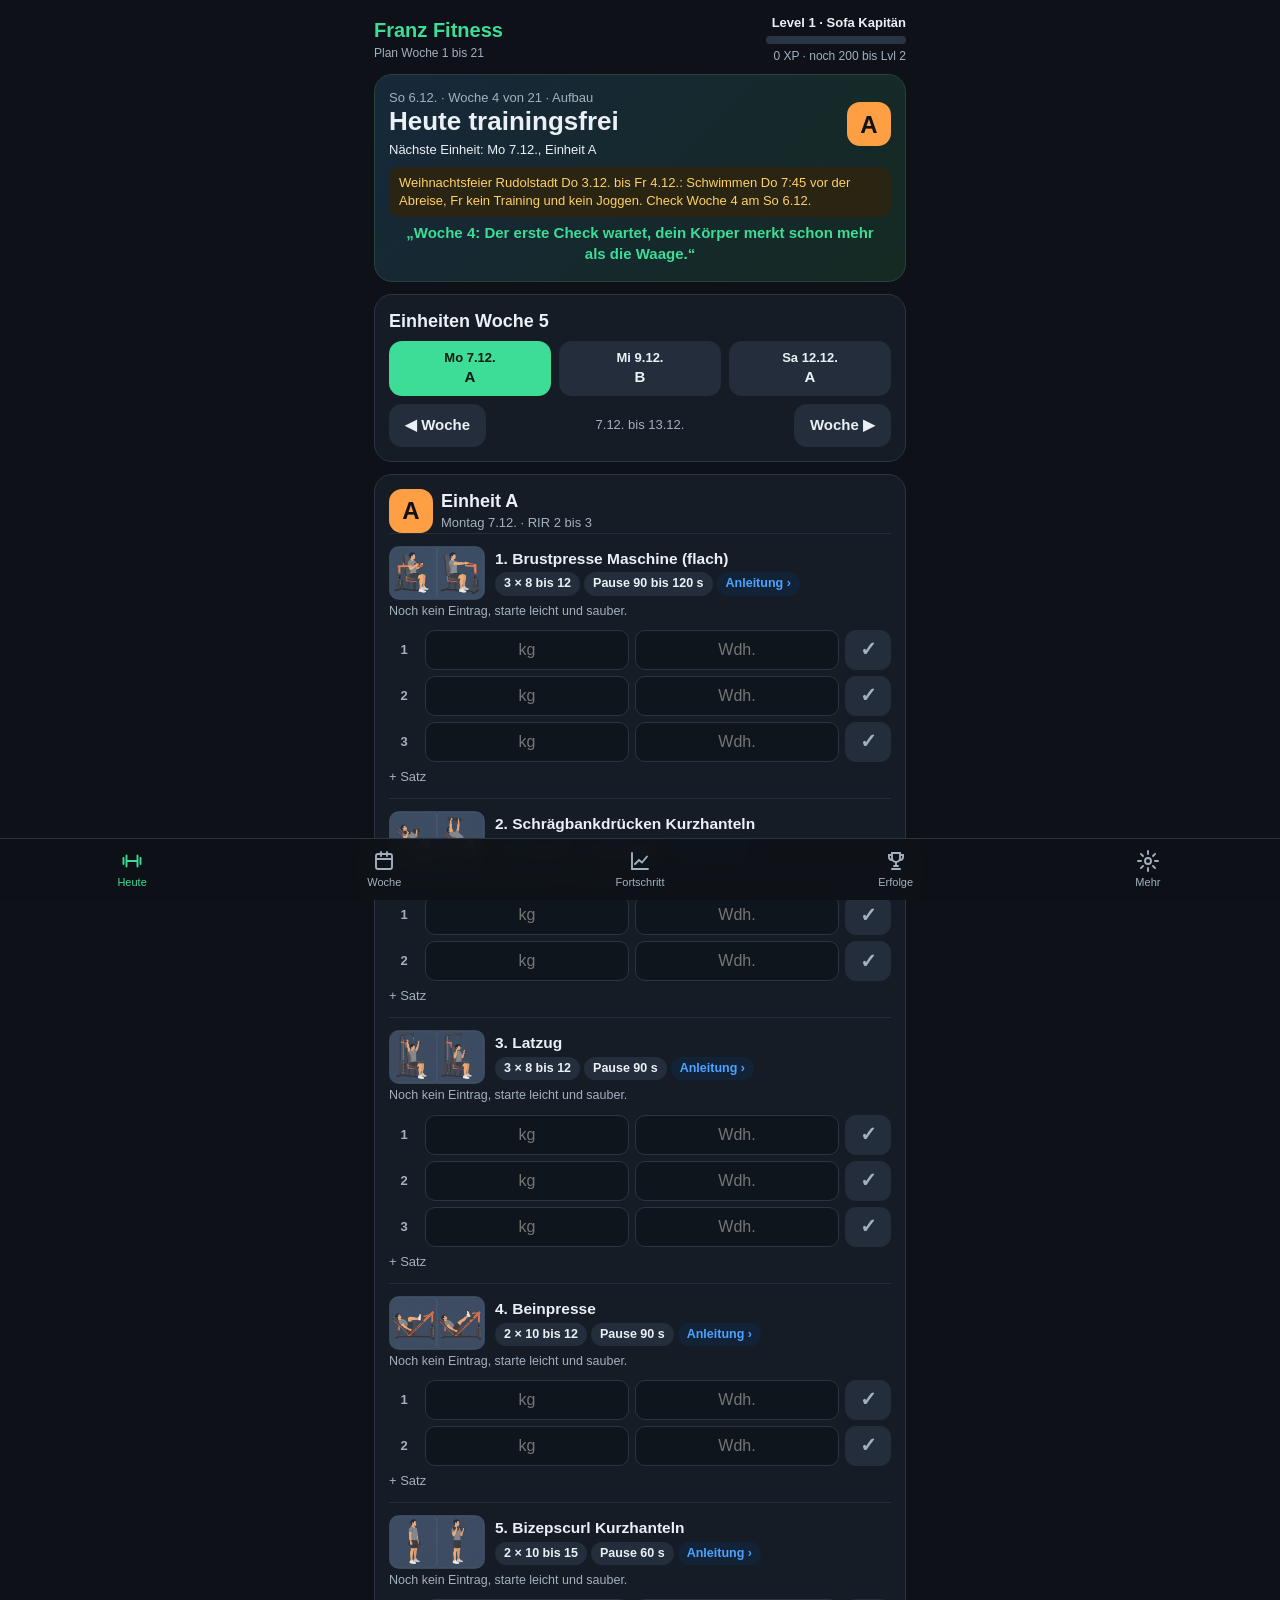
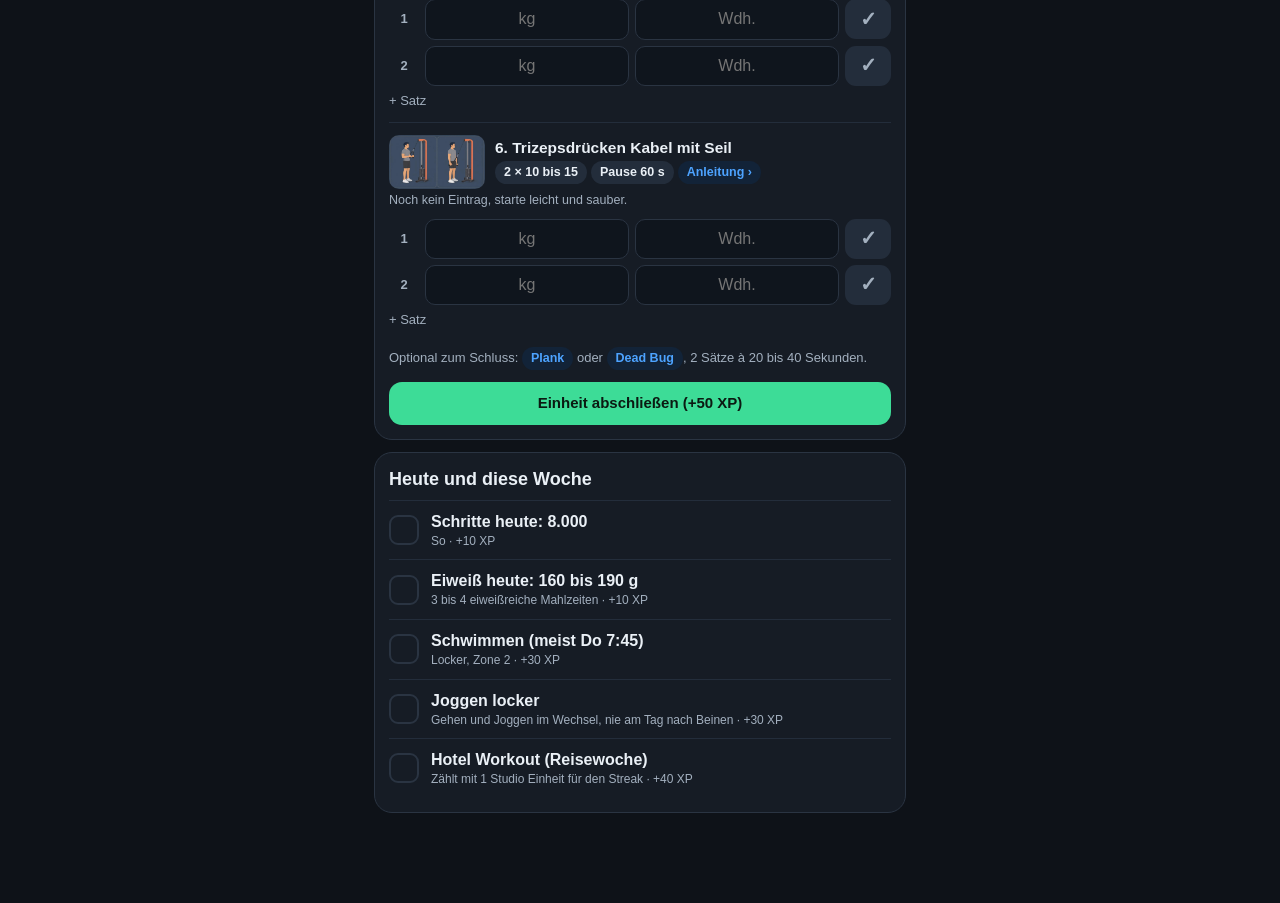
==== commit c80616c5: "Franz Fitness v2: Trainingsstart auf den 9.11.2026 Der Plan beginnt eine Woche später und endet am 4" ====
--- a/index.html
+++ b/index.html
@@ -126,7 +126,7 @@
 "use strict";
 /* Franz Fitness App v1: Daten nur lokal (localStorage), keine externen Requests */
 const KEY = "franz-fitness-app-v1";
-const START = new Date(2026, 10, 2); // Mo 2.11.2026
+const START = new Date(2026, 10, 9); // Mo 9.11.2026 (Start um 1 Woche verschoben, vorher 2.11.)
 const TOTAL = 21;
 const EXD = {}; EXDATA.forEach(e => EXD[e.id] = e);
 const DAYN = ["Mo", "Di", "Mi", "Do", "Fr", "Sa", "So"];
@@ -134,7 +134,7 @@
 const KG_T = [[0, 113], [4, 111], [8, 109], [12, 107], [16, 104.5], [20, 102.5], [21, 102]];
 const BF_T = [[0, 29.2], [4, 27.5], [8, 26], [12, 24.5], [16, 22.5], [20, 20.5], [21, 19.8]];
 const CHECKW = [4, 8, 12, 16, 20, 21];
-const TRAVEL = [3, 5, 7], HOLI = [8, 9, 21];
+const TRAVEL = [2, 4, 6], HOLI = [7, 8, 20, 21];
 // Plan laut Karte 02: s = [Saetze Wo 1 bis 3, ab Wo 4], p = Pause in s, inc = Steigerung
 const UNITS = {
   A: [{ id: "brustpresse", s: [2, 3], p: 120, inc: "+2,5 kg" }, { id: "schraegbank", s: [2, 2], p: 90, inc: "nächste Hantel (ca. +2 kg)" },
@@ -149,26 +149,27 @@
 const OPTIONAL_A = ["plank", "deadbug"];
 // Ersatztermine laut Karte 09 (d = Tag in der Woche, 0 = Mo)
 const OVR = {
-  "3:0": { n: "Dienstreise Feldkirch ab 13:00: nur trainieren, wenn die Abreise wirklich erst mittags ist, sonst Hotel Workout." },
-  "3:1": { d: 4, n: "Ersatz für Mi 18.11. (Reise, Buß und Bettag)." },
-  "3:2": { d: 6, n: "So 22.11. empfohlen, damit nach Fr ein Ruhetag liegt." },
-  "7:1": { hotel: true, n: "Reise: Mi 16.12. nur Hotel Workout, 20 bis 30 Minuten." },
-  "7:2": { d: 6, n: "Ersatz für Sa 19.12. (Rückreise)." },
-  "8:2": { n: "Feiertage: Sa 26. oder So 27.12., Studio Öffnung bitte vorher prüfen." },
-  "9:2": { n: "Neujahr: Sa 2.1. oder So 3.1., Studio Öffnung bitte prüfen." },
-  "21:2": { d: 5, n: "Sa 27.3. trainieren, So 28.3. ist Ostersonntag. Abschluss Check vorziehen." }
+  "2:0": { n: "Dienstreise Feldkirch ab 13:00: nur trainieren, wenn die Abreise wirklich erst mittags ist, sonst Hotel Workout." },
+  "2:1": { d: 4, n: "Ersatz für Mi 18.11. (Reise, Buß und Bettag)." },
+  "2:2": { d: 6, n: "So 22.11. empfohlen, damit nach Fr ein Ruhetag liegt (Sa 21.11. Kabarett)." },
+  "6:1": { hotel: true, n: "Reise: Mi 16.12. nur Hotel Workout, 20 bis 30 Minuten." },
+  "6:2": { d: 6, n: "Ersatz für Sa 19.12. (Rückreise)." },
+  "7:2": { n: "Feiertage: Sa 26. oder So 27.12., Studio Öffnung bitte vorher prüfen." },
+  "8:2": { n: "Neujahr: Sa 2.1. oder So 3.1., Studio Öffnung bitte prüfen." },
+  "20:2": { d: 5, n: "Sa 27.3. trainieren, So 28.3. ist Ostersonntag." },
+  "21:0": { n: "Ostermontag: Studio Öffnung prüfen. Wenn zu, auf Di 30.3. verschieben und die Mi Einheit auf Fr 2.4. (Mehr, Einheit verschieben)." },
+  "21:2": { n: "Letzte Einheit. Danach Abschluss Check am So 4.4." }
 };
 const NOTES = {
-  3: "Dienstreise Feldkirch Mo 16.11. 13:00 bis Mi 18.11. Mi entfällt, Ersatz Fr 20.11. früh.",
-  4: "Check Woche 4: Gewicht, Taille und Körperfett am So 29.11.",
-  5: "Weihnachtsfeier Rudolstadt Do 3.12. bis Fr 4.12. Schwimmen Do 7:45 vor der Abreise, Fr kein Training.",
-  7: "Reise Di 15.12. bis Sa 19.12.: Mi Hotel Workout, Do kein Schwimmen, Sa entfällt, Ersatz So 20.12.",
-  8: "Feiertage, Öffnungszeiten CrunchFit prüfen. Check Woche 8 am So 27.12.",
-  9: "Neujahr: Training Sa 2.1. oder So 3.1., Öffnung prüfen.",
-  12: "Deload Woche: je Übung 1 Satz weniger, Gewicht gleich oder bis 10 % leichter. Check am So 24.1.",
-  16: "Check Woche 16 am So 21.2.",
-  20: "Check Woche 20 am So 21.3.",
-  21: "Karfreitag 26.3., Ostersonntag 28.3. Training Mo, Mi, Sa 27.3., Abschluss Check Sa 27.3."
+  2: "Dienstreise Feldkirch Mo 16.11. 13:00 bis Mi 18.11. (Buß und Bettag). Mi entfällt, Ersatz Fr 20.11. früh. Sa 21.11. Kabarett, besser So 22.11.",
+  4: "Weihnachtsfeier Rudolstadt Do 3.12. bis Fr 4.12.: Schwimmen Do 7:45 vor der Abreise, Fr kein Training und kein Joggen. Check Woche 4 am So 6.12.",
+  6: "Reise Di 15.12. bis Sa 19.12.: Mi Hotel Workout, Do kein Schwimmen, Sa entfällt, Ersatz So 20.12.",
+  7: "Weihnachten: Öffnungszeiten CrunchFit und Sportbad prüfen (Do 24.12., Fr 25.12., Sa 26.12.).",
+  8: "Silvester und Neujahr: Training Sa 2.1. oder So 3.1., Öffnung prüfen. Check Woche 8 am So 3.1.",
+  12: "Deload Woche: je Übung 1 Satz weniger, Gewicht gleich oder bis 10 % leichter. Check am So 31.1.",
+  16: "Check Woche 16 am So 28.2.",
+  20: "Gründonnerstag 25.3., Karfreitag 26.3., Ostersonntag 28.3.: Training Mo, Mi, Sa 27.3. Check Woche 20 am So 28.3. Ab 28.3. Sommerzeit.",
+  21: "Ostermontag 29.3.: Studio Öffnung prüfen, sonst Di 30.3. und Fr 2.4. (dann kein Joggen). Abschluss Check am So 4.4."
 };
 const SPRUECHE = ["Der Start zählt. Brust raus, Plan steht.", "Erst Technik, dann Tonnen.", "Kleine Schritte, große Kurve.",
   "Woche 4: Der erste Check wartet, dein Körper merkt schon mehr als die Waage.", "Konstanz schlägt Motivation.",
@@ -372,7 +373,7 @@
 function vHeute() {
   const t = today(), w0 = weekOf(t);
   let h = "";
-  if (w0 < 1) h += `<div class="card hero"><div class="sm mu">Countdown</div><div class="big">Noch ${Math.round((START - t) / 864e5)} Tage bis zum Start</div><div class="sm" style="margin-top:6px">Woche 1 beginnt am Mo 2.11.2026 mit Einheit A. Du kannst dir die Übungen schon anschauen.</div></div>`;
+  if (w0 < 1) h += `<div class="card hero"><div class="sm mu">Countdown</div><div class="big">Noch ${Math.round((START - t) / 864e5)} Tage bis zum Start</div><div class="sm" style="margin-top:6px">Woche 1 beginnt am Mo 9.11.2026 mit Einheit A. Du kannst dir die Übungen schon anschauen.</div></div>`;
   if (w0 > TOTAL) h += `<div class="card hero"><div class="big">Plan geschafft! 🎉</div><div class="sm">21 Wochen sind vorbei. Schau in Fortschritt und Erfolge, was du erreicht hast.</div></div>`;
   const w = Math.min(TOTAL, Math.max(1, w0));
   const ws = weekSess(w); let cur = ws.find(x => same(x.date, t));
@@ -432,13 +433,13 @@
   ${tickRow(w + ":pr" + d, "Eiweiß heute: 160 bis 190 g", "3 bis 4 eiweißreiche Mahlzeiten · +" + XP.prot + " XP", act(w, "pr" + d))}
   ${tickRow(w + ":sw", "Schwimmen (meist Do 7:45)", "Locker, Zone 2 · +" + XP.swim + " XP", act(w, "sw"))}
   ${tickRow(w + ":jo", "Joggen locker", "Gehen und Joggen im Wechsel, nie am Tag nach Beinen · +" + XP.jog + " XP", act(w, "jo"))}
-  ${tickRow(w + ":hw", "Hotel Workout" + (travel ? " (Reisewoche)" : ""), (travel ? "Zählt mit 1 Studio Einheit für den Streak" : "Zählt nur in Reisewochen (3, 5, 7) für den Streak") + " · +" + XP.hotel + " XP", act(w, "hw"))}
+  ${tickRow(w + ":hw", "Hotel Workout" + (travel ? " (Reisewoche)" : ""), (travel ? "Zählt mit 1 Studio Einheit für den Streak" : "Zählt nur in Reisewochen (2, 4, 6) für den Streak") + " · +" + XP.hotel + " XP", act(w, "hw"))}
   </div>`;
 }
 function vWoche() {
   const cw = weekOf(today()), st = stats();
   let h = `<div class="card"><h2>🔥 Streak</h2><div class="kpi"><div><b>${st.weekStreak}</b><span>Wochen in Folge</span></div><div><b>${st.sessStreak}</b><span>Einheiten in Folge</span></div><div><b>${st.total}/63</b><span>Krafteinheiten</span></div></div>
-   <div class="xs mu" style="margin-top:8px">Eine Woche zählt mit mindestens 2 von 3 Krafteinheiten. Reisewochen (3, 5, 7): 1 Einheit plus Hotel Workout reicht.</div>
+   <div class="xs mu" style="margin-top:8px">Eine Woche zählt mit mindestens 2 von 3 Krafteinheiten. Reisewochen (2, 4, 6): 1 Einheit plus Hotel Workout reicht.</div>
    <div class="prog" style="margin-top:10px"><i style="width:${Math.round(100 * Math.min(21, Math.max(0, cw)) / 21)}%"></i></div><div class="xs mu" style="margin-top:4px">Woche ${Math.max(0, Math.min(21, cw))} von 21</div></div>`;
   h += `<div class="card"><h2>Wochenübersicht 1 bis 21</h2>`;
   for (let w = 1; w <= TOTAL; w++) {
@@ -478,7 +479,7 @@
   const kgP = [[0, 113]], bfP = [[0, 29.2]], waP = [];
   for (let i = 0; i <= TOTAL; i++) { const a = num(S.meas[i + ":kg"]), b = num(S.meas[i + ":bf"]), c = num(S.meas[i + ":wa"]); if (a > 0 && i > 0) kgP.push([i, a]); if (b > 0 && i > 0) bfP.push([i, b]); if (c > 0) waP.push([i, c]); }
   const tg = interp(KG_T, w), tb = interp(BF_T, w);
-  let h = `<div class="card"><h2>📏 Messwerte eintragen</h2><div class="row sp"><button class="btn sec" data-pw="${Math.max(0, w - 1)}">◀</button><div style="text-align:center"><b>${w === 0 ? "Startwerte (Woche 0)" : "Woche " + w}</b><div class="xs mu">${w ? fmt(wDate(w, 0)) + " bis " + fmt(wDate(w, 6)) : "vor dem 2.11."}${CHECKW.includes(w) ? " · Check Woche" : ""}</div></div><button class="btn sec" data-pw="${Math.min(TOTAL, w + 1)}">▶</button></div>
+  let h = `<div class="card"><h2>📏 Messwerte eintragen</h2><div class="row sp"><button class="btn sec" data-pw="${Math.max(0, w - 1)}">◀</button><div style="text-align:center"><b>${w === 0 ? "Startwerte (Woche 0)" : "Woche " + w}</b><div class="xs mu">${w ? fmt(wDate(w, 0)) + " bis " + fmt(wDate(w, 6)) : "vor dem 9.11."}${CHECKW.includes(w) ? " · Check Woche" : ""}</div></div><button class="btn sec" data-pw="${Math.min(TOTAL, w + 1)}">▶</button></div>
   <div class="grid3" style="margin-top:10px"><div><label class="f">Gewicht kg</label><input inputmode="decimal" data-meas="${w}:kg" value="${esc(S.meas[w + ":kg"] || "")}" placeholder="${w ? "Ziel " + f1(tg) : "113"}"></div>
   <div><label class="f">Taille cm</label><input inputmode="decimal" data-meas="${w}:wa" value="${esc(S.meas[w + ":wa"] || "")}" placeholder="${w ? "Nabelhöhe" : "Startwert"}"></div>
   <div><label class="f">Körperfett %${CHECKW.includes(w) ? " ⭐" : ""}</label><input inputmode="decimal" data-meas="${w}:bf" value="${esc(S.meas[w + ":bf"] || "")}" placeholder="${w ? "Ziel " + f1(tb) : "29,2"}"></div></div>
@@ -528,7 +529,7 @@
   <div class="card"><h2>💾 Daten</h2><div class="sm mu">Alles bleibt auf diesem Gerät (localStorage). Exportiere regelmäßig als Sicherung, z.B. nach jedem Check.</div>
   <div class="grid2" style="margin-top:10px"><button class="btn sec" data-export>Exportieren</button><label class="btn sec">Importieren<input type="file" accept="application/json,.json" data-import style="display:none"></label></div>
   <button class="btn warn full" style="margin-top:8px" data-reset>Alle Daten zurücksetzen</button></div>
-  <div class="card"><h2>ℹ️ Über die App</h2><div class="sm">Franz Fitness v1 · Plan Woche 1 bis 21 (Mo 2.11.2026 bis So 28.3.2027). Offline, ohne Konto, ohne Tracker. Übungsbilder sind Illustrationen, keine Einweisung. Alle Zahlen sind Richtwerte, bei Beschwerden Arzt fragen.</div></div>`;
+  <div class="card"><h2>ℹ️ Über die App</h2><div class="sm">Franz Fitness v2 · Plan Woche 1 bis 21 (Mo 9.11.2026 bis So 4.4.2027). Offline, ohne Konto, ohne Tracker. Übungsbilder sind Illustrationen, keine Einweisung. Alle Zahlen sind Richtwerte, bei Beschwerden Arzt fragen.</div></div>`;
 }
 function guide(id) {
   const e = EXD[id];
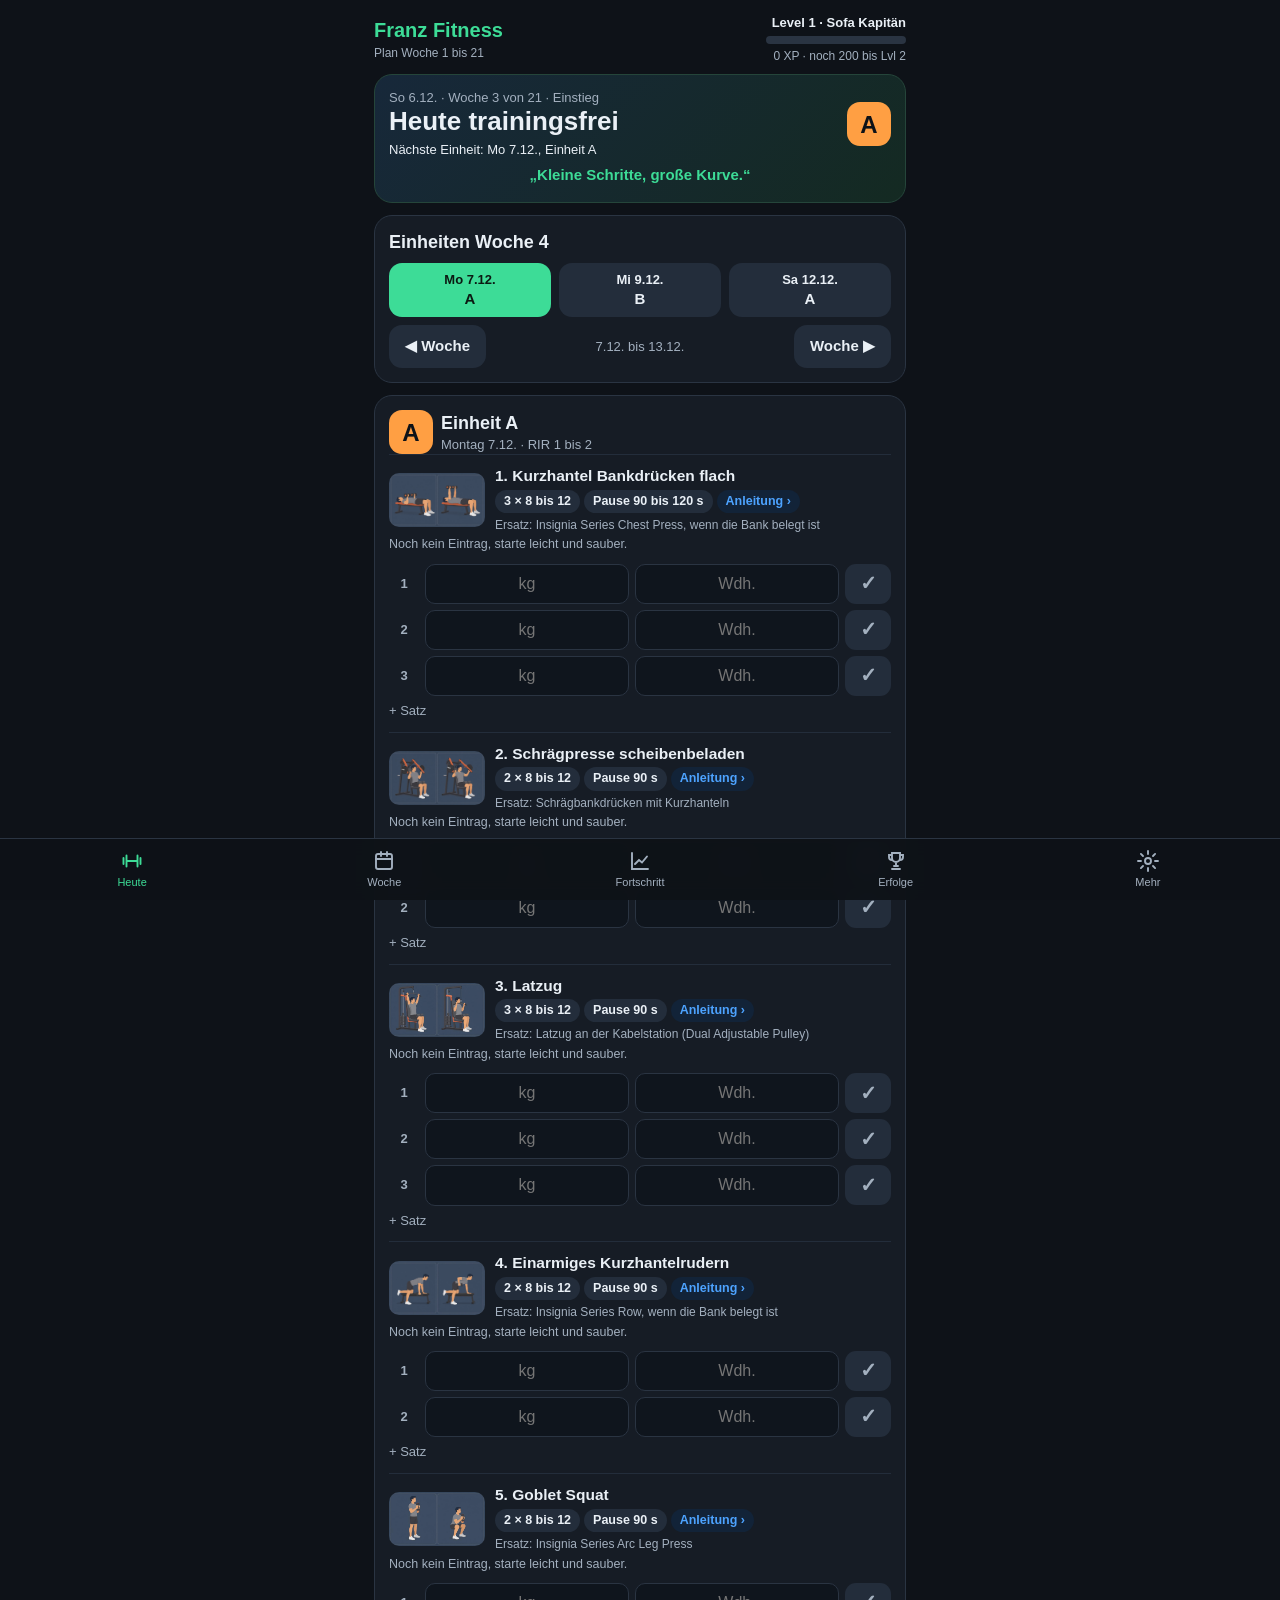
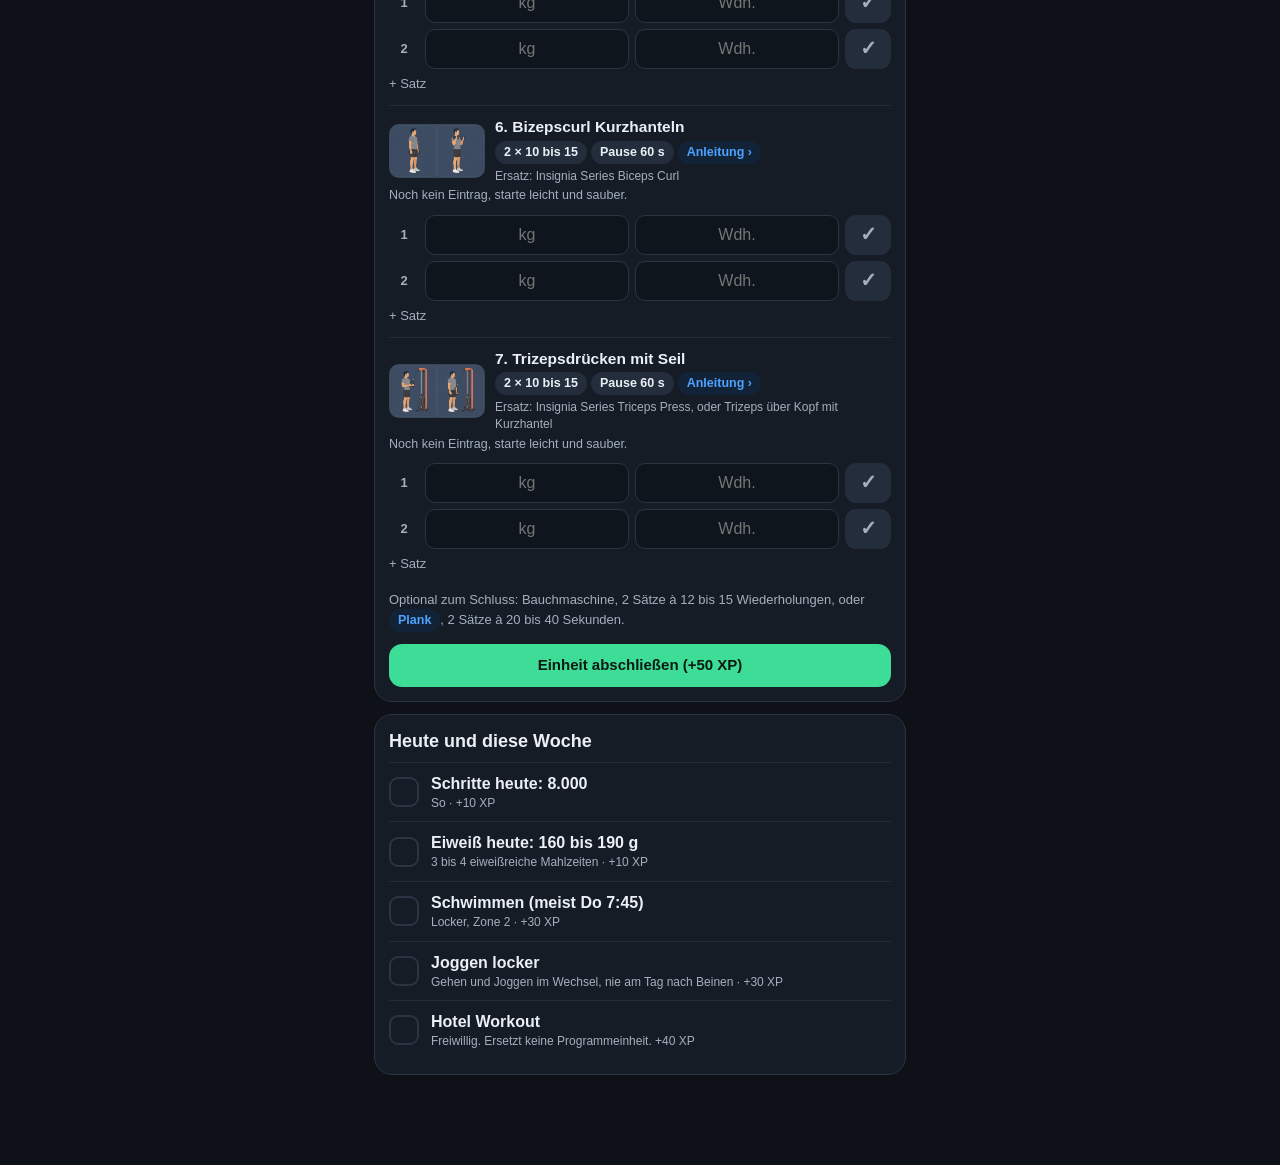
==== commit b57e4073: "Plan auf Tag 1, Freitag 20.11.2026, umstellen Einheit A und B folgen Karte 15. Woche 1 ist kurz, der" ====
--- a/index.html
+++ b/index.html
@@ -120,56 +120,50 @@
 <button data-tab="mehr"><svg viewBox="0 0 24 24" fill="none" stroke="currentColor" stroke-width="1.9" stroke-linecap="round"><circle cx="12" cy="12" r="3"/><path d="M12 2v3M12 19v3M2 12h3M19 12h3M4.9 4.9l2.1 2.1M17 17l2.1 2.1M4.9 19.1L7 17M17 7l2.1-2.1"/></svg>Mehr</button>
 </nav>
 <script>
-const EXDATA=[{"id": "brustpresse", "name": "Brustpresse Maschine (flach)", "grp": "brust", "plan": "Einheit A1", "saetze": "2 → 3", "wdh": "8 bis 12", "pause": "90 bis 120 s", "rir": "2 bis 3", "start": "Griffe auf Brusthöhe, Ellbogen gebeugt", "ende": "Arme vorn, Ellbogen nicht durchgestreckt", "punkte": ["Sitz so einstellen, dass die Griffe auf Brusthöhe sind", "Schulterblätter zurück und runter, Rücken am Polster", "Kraftvoll nach vorn drücken, Ellbogen bleiben leicht gebeugt", "2 bis 3 Sekunden kontrolliert zurück"], "fehler": ["Schultern ziehen beim Drücken nach vorn oder oben", "Gewicht knallt zurück in den Stapel"], "prim": ["chest"], "sek": ["fdelt", "triceps"], "ziel": "Brust, dazu vordere Schulter und Trizeps"}, {"id": "schraegbank", "name": "Schrägbankdrücken Kurzhanteln", "grp": "brust", "plan": "Einheit A2", "saetze": "2", "wdh": "8 bis 12", "pause": "90 s", "rir": "2 bis 3", "start": "Hanteln auf Höhe obere Brust", "ende": "Hanteln über der oberen Brust", "punkte": ["Bank auf ca. 30 Grad einstellen, Füße fest am Boden", "Ellbogen ca. 45 bis 60 Grad vom Körper", "Kontrolliert bis etwa Brusthöhe absenken", "Hochdrücken, oben nicht hart durchstrecken"], "fehler": ["Bank zu steil, dann arbeitet vor allem die Schulter", "Ellbogen weit abgespreizt auf 90 Grad"], "prim": ["chest"], "sek": ["fdelt", "triceps"], "ziel": "Obere Brust, dazu vordere Schulter und Trizeps"}, {"id": "multipresse", "name": "Flachbankdrücken Multipresse", "grp": "brust", "plan": "Einheit B1", "saetze": "2 → 3", "wdh": "8 bis 12", "pause": "90 bis 120 s", "rir": "2 bis 3", "start": "Stange an der unteren Brust", "ende": "Stange über der Brust, Arme fast gestreckt", "punkte": ["Bank so stellen, dass die Stange über der unteren Brust läuft", "Sicherungshaken knapp über Brusthöhe einstellen", "Schulterblätter zusammen, Füße fest am Boden", "Stange zur unteren Brust, Unterarme senkrecht, dann hochdrücken"], "fehler": ["Stange läuft über Hals oder Gesicht", "Gesäß hebt beim Drücken von der Bank ab"], "prim": ["chest"], "sek": ["fdelt", "triceps"], "ziel": "Brust, dazu vordere Schulter und Trizeps"}, {"id": "fliegende", "name": "Kabel Fliegende (oder Butterfly)", "grp": "brust", "plan": "Einheit B2", "saetze": "2", "wdh": "10 bis 15", "pause": "60 bis 90 s", "rir": "2 bis 3", "start": "Arme offen, Dehnung in der Brust", "ende": "Hände treffen sich vor der Brust", "punkte": ["Zwischen die Kabeltürme stellen, kleiner Ausfallschritt", "Ellbogen leicht gebeugt und fixiert", "Arme im großen Bogen vor der Brust zusammenführen", "Kurz halten, langsam öffnen"], "fehler": ["Zu schwer, dann wird daraus ein Drücken mit stark gebeugten Armen", "Schultern rollen nach vorn"], "prim": ["chest"], "sek": ["fdelt"], "ziel": "Brust, dazu vordere Schulter"}, {"id": "latzug", "name": "Latzug", "grp": "ruecken", "plan": "Einheit A3", "saetze": "2 → 3", "wdh": "8 bis 12", "pause": "90 s", "rir": "2 bis 3", "start": "Arme gestreckt über dem Kopf", "ende": "Stange vor dem Gesicht zur oberen Brust", "punkte": ["Oberschenkel fest unter die Polster", "Brust leicht raus, minimal zurücklehnen", "Stange zur oberen Brust ziehen, Ellbogen nach unten und hinten", "Langsam nach oben zurück, oben strecken"], "fehler": ["Stange hinter den Kopf ziehen", "Schwung aus dem Oberkörper holen"], "prim": ["lats"], "sek": ["biceps", "traps"], "ziel": "Breiter Rückenmuskel, dazu Bizeps und oberer Rücken"}, {"id": "rudern", "name": "Rudern am Kabel sitzend", "grp": "ruecken", "plan": "Einheit B3", "saetze": "2 → 3", "wdh": "8 bis 12", "pause": "90 s", "rir": "2 bis 3", "start": "Arme vorn gestreckt, aufrecht", "ende": "Griff am Bauchnabel, Ellbogen hinten", "punkte": ["Aufrecht sitzen, Knie leicht gebeugt", "Schulterblätter zuerst zusammenziehen", "Griff zum Bauchnabel führen, kurz halten", "Kontrolliert nach vorn, Oberkörper bleibt ruhig"], "fehler": ["Mit dem Oberkörper vor und zurück schwingen", "Schultern zu den Ohren hochziehen"], "prim": ["lats", "traps"], "sek": ["biceps"], "ziel": "Mittlerer und breiter Rücken, dazu Bizeps"}, {"id": "deadbug", "name": "Dead Bug (Option, Bauch)", "grp": "ruecken", "plan": "Optional am Ende von Einheit A", "saetze": "2", "wdh": "6 bis 10 je Seite", "pause": "45 s", "rir": "sauber", "start": "Rückenlage, Arme hoch, Beine im 90 Grad Winkel", "ende": "Arm nach hinten, Gegenbein nach vorn strecken", "punkte": ["Unteren Rücken flach auf die Matte drücken", "Arm und Gegenbein langsam strecken", "Ausatmen, Bauch bleibt fest", "Zurück in die Mitte, Seite wechseln"], "fehler": ["Hohlkreuz, der untere Rücken hebt ab", "Zu schnell, ohne Kontrolle"], "prim": ["abs"], "sek": [], "ziel": "Gerader und tiefer Bauch (Rumpfstabilität)"}, {"id": "bizeps", "name": "Bizepscurl Kurzhanteln", "grp": "arme", "plan": "Einheit A5", "saetze": "2", "wdh": "10 bis 15", "pause": "60 s", "rir": "2 bis 3", "start": "Arme hängen gestreckt", "ende": "Hanteln auf Schulterhöhe", "punkte": ["Aufrecht stehen, Handflächen nach vorn", "Ellbogen bleiben seitlich am Körper", "Hochführen, oben kurz anspannen", "2 bis 3 Sekunden ablassen"], "fehler": ["Schwung mit dem Oberkörper", "Ellbogen wandern nach vorn"], "prim": ["biceps"], "sek": [], "ziel": "Bizeps"}, {"id": "hammer", "name": "Hammercurl Kurzhanteln", "grp": "arme", "plan": "Einheit B6", "saetze": "2", "wdh": "10 bis 15", "pause": "60 s", "rir": "2 bis 3", "start": "Neutralgriff, Daumen nach vorn", "ende": "Hanteln auf Schulterhöhe, Daumen oben", "punkte": ["Hanteln im Neutralgriff, Handflächen zueinander", "Ellbogen fest an der Seite", "Hochführen, der Daumen zeigt nach oben", "Langsam ablassen, unten strecken"], "fehler": ["Handgelenk knickt ab", "Zu schwer, dann schwingt der Rücken mit"], "prim": ["biceps"], "sek": [], "ziel": "Bizeps und Unterarm (Brachialis)"}, {"id": "trizeps_seil", "name": "Trizepsdrücken Kabel mit Seil", "grp": "arme", "plan": "Einheit A6", "saetze": "2", "wdh": "10 bis 15", "pause": "60 s", "rir": "2 bis 3", "start": "Seil auf Brusthöhe, Ellbogen 90 Grad", "ende": "Arme unten gestreckt, Seil auseinander", "punkte": ["Nah ans Kabel stellen, Kabelrolle oben", "Ellbogen an die Rippen fixieren", "Nach unten strecken, Seilenden leicht auseinanderziehen", "Langsam zurück, Schultern bleiben unten"], "fehler": ["Ellbogen wandern nach vorn und hinten", "Mit dem Körpergewicht runterdrücken"], "prim": ["triceps"], "sek": [], "ziel": "Trizeps"}, {"id": "trizeps_ueberkopf", "name": "Trizeps Überkopf am Kabel", "grp": "arme", "plan": "Einheit B7", "saetze": "2", "wdh": "10 bis 15", "pause": "60 s", "rir": "2 bis 3", "start": "Rücken zum Kabel, Seil hinter dem Kopf", "ende": "Arme nach vorn oben gestreckt", "punkte": ["Rücken zum Kabelturm, Ausfallschritt", "Ellbogen zeigen nach vorn und bleiben fix", "Unterarme nach vorn oben strecken", "Rippen unten halten, langsam zurück"], "fehler": ["Hohlkreuz statt fester Rumpf", "Oberarme bewegen sich mit"], "prim": ["triceps"], "sek": [], "ziel": "Trizeps, vor allem langer Kopf"}, {"id": "beinpresse", "name": "Beinpresse", "grp": "beine", "plan": "Einheit A4", "saetze": "2", "wdh": "10 bis 12", "pause": "90 s", "rir": "2 bis 3", "start": "Knie ca. 90 Grad, Rücken am Polster", "ende": "Beine gestreckt, Knie locker", "punkte": ["Füße schulterbreit mittig auf der Platte", "Knie folgen den Fußspitzen", "Nur so tief, wie der untere Rücken am Polster bleibt", "Oben Knie nicht durchschlagen"], "fehler": ["Zu tief, das Becken rollt ein", "Knie fallen nach innen"], "prim": ["quads", "glutes"], "sek": ["hams"], "ziel": "Vorderer Oberschenkel und Gesäß"}, {"id": "goblet", "name": "Goblet Squat Kurzhantel", "grp": "beine", "plan": "Einheit B4", "saetze": "2", "wdh": "8 bis 12", "pause": "90 s", "rir": "2 bis 3", "start": "Aufrecht, Hantel vor der Brust", "ende": "Oberschenkel etwa waagrecht", "punkte": ["Füße schulterbreit, Fersen belasten", "Hantel senkrecht vor der Brust", "Hüfte nach hinten unten, Knie in Zehenrichtung", "Rücken neutral, so tief wie sauber möglich"], "fehler": ["Fersen heben ab", "Rücken rundet sich unten"], "prim": ["quads", "glutes"], "sek": ["abs"], "ziel": "Vorderer Oberschenkel und Gesäß"}, {"id": "rdl", "name": "Rumänisches Kreuzheben Kurzhanteln", "grp": "beine", "plan": "Einheit B5", "saetze": "2", "wdh": "10 bis 12", "pause": "90 s", "rir": "2 bis 3", "start": "Aufrecht, Hanteln vor den Oberschenkeln", "ende": "Hüfte hinten, Rücken gerade, Hanteln unter dem Knie", "punkte": ["Knie leicht gebeugt und dann fix", "Hüfte weit nach hinten schieben", "Hanteln nah an den Beinen entlang", "Bei Dehnung hinten am Oberschenkel Hüfte nach vorn"], "fehler": ["Runder Rücken", "Daraus wird eine Kniebeuge"], "prim": ["hams", "glutes"], "sek": ["traps"], "ziel": "Hinterer Oberschenkel und Gesäß"}, {"id": "hipthrust", "name": "Hip Thrust (Option statt RDL)", "grp": "beine", "plan": "Option, nicht im Standardplan", "saetze": "2", "wdh": "10 bis 12", "pause": "90 s", "rir": "2 bis 3", "start": "Gesäß unten, Schulterblätter an der Bank", "ende": "Hüfte oben, Körper wie ein Tisch", "punkte": ["Schulterblätter an der Bankkante, Füße hüftbreit", "Stange mit Polster auf der Hüfte", "Hüfte hochdrücken, Schienbeine oben senkrecht", "Oben Gesäß anspannen, Kinn leicht zur Brust"], "fehler": ["Hohlkreuz oben statt Gesäß", "Füße zu weit weg, dann zieht es hinten am Oberschenkel"], "prim": ["glutes"], "sek": ["hams"], "ziel": "Gesäß, dazu hinterer Oberschenkel"}, {"id": "liegestuetz", "name": "Liegestütze", "grp": "hotel", "plan": "Hotel Workout", "saetze": "3 Runden", "wdh": "8 bis 15", "pause": "45 bis 60 s", "rir": "1 bis 2", "start": "Arme gestreckt, Körper in einer Linie", "ende": "Brust knapp über dem Boden", "punkte": ["Hände etwas breiter als die Schultern", "Bauch und Gesäß fest, Körper bleibt gerade", "Ellbogen ca. 45 Grad nach hinten", "Zu schwer: Hände auf Bett oder Tisch"], "fehler": ["Hüfte hängt durch", "Nur halbe Bewegung oben"], "prim": ["chest"], "sek": ["triceps", "fdelt"], "ziel": "Brust, dazu Trizeps und Schulter"}, {"id": "bandrudern", "name": "Rudern mit Band oder Handtuch", "grp": "hotel", "plan": "Hotel Workout", "saetze": "3 Runden", "wdh": "10 bis 15", "pause": "45 bis 60 s", "rir": "1 bis 2", "start": "Arme vorn gestreckt", "ende": "Hände an den unteren Rippen", "punkte": ["Band sicher in der geschlossenen Tür oder am Pfosten", "Aufrecht stehen, Knie leicht gebeugt", "Ellbogen nach hinten, Schulterblätter zusammen", "Handtuch Variante: um Türgriff, nach hinten lehnen und heranziehen"], "fehler": ["Band an einer Tür, die aufgehen kann", "Schultern ziehen hoch"], "prim": ["lats", "traps"], "sek": ["biceps"], "ziel": "Oberer und breiter Rücken"}, {"id": "kniebeuge", "name": "Kniebeugen", "grp": "hotel", "plan": "Hotel Workout", "saetze": "3 Runden", "wdh": "12 bis 15", "pause": "45 bis 60 s", "rir": "1 bis 2", "start": "Aufrecht, Füße schulterbreit", "ende": "Oberschenkel etwa waagrecht, Arme vorn", "punkte": ["Fersen bleiben am Boden", "Hüfte nach hinten unten, Brust bleibt oben", "Knie in Zehenrichtung", "Optional Kurzhantel vor der Brust (wie Goblet Squat)"], "fehler": ["Knie fallen nach innen", "Rücken rundet sich"], "prim": ["quads", "glutes"], "sek": [], "ziel": "Oberschenkel und Gesäß"}, {"id": "plank", "name": "Plank (Unterarmstütz)", "grp": "hotel", "plan": "Hotel Workout und Option Einheit A", "saetze": "3 Runden", "wdh": "20 bis 40 s", "wl": "Halten", "pause": "45 bis 60 s", "rir": "sauber", "start": "Einstieg auf Knien und Unterarmen", "ende": "Körper eine Linie von Kopf bis Ferse", "punkte": ["Ellbogen unter den Schultern", "Bauch und Gesäß anspannen", "Ruhig weiteratmen", "Halten, solange die Linie sauber bleibt"], "fehler": ["Hüfte hängt durch oder ragt hoch"], "prim": ["abs"], "sek": ["fdelt"], "ziel": "Bauch und Rumpf"}];
+const EXDATA=[{"id": "brustpresse", "name": "Brustpresse Maschine (flach)", "grp": "brust", "plan": "Ersatz für Kurzhantel Bankdrücken flach", "saetze": "2 → 3", "wdh": "8 bis 12", "pause": "90 bis 120 s", "rir": "2 bis 3, ab Woche 4: 1 bis 2, Deload Woche 12: 3", "start": "Griffe auf Brusthöhe, Ellbogen gebeugt", "ende": "Arme vorn, Ellbogen nicht durchgestreckt", "punkte": ["Sitz so einstellen, dass die Griffe auf Brusthöhe sind", "Schulterblätter zurück und runter, Rücken am Polster", "Kraftvoll nach vorn drücken, Ellbogen bleiben leicht gebeugt", "2 bis 3 Sekunden kontrolliert zurück"], "fehler": ["Schultern ziehen beim Drücken nach vorn oder oben", "Gewicht knallt zurück in den Stapel"], "prim": ["chest"], "sek": ["fdelt", "triceps"], "ziel": "Brust, dazu vordere Schulter und Trizeps", "ersatz": "Das ist die Maschinen Variante, wenn die Bank belegt ist"}, {"id": "schraegbank", "name": "Schrägbankdrücken Kurzhanteln", "grp": "brust", "plan": "Einheit B1", "saetze": "2 → 3", "wdh": "8 bis 12", "pause": "90 bis 120 s", "rir": "2 bis 3, ab Woche 4: 1 bis 2, Deload Woche 12: 3", "start": "Hanteln auf Höhe der oberen Brust, Lehne 30 bis 45 Grad", "ende": "Hanteln über der oberen Brust, Arme fast gestreckt", "punkte": ["Lehne auf 30 bis 45 Grad, Füße fest am Boden", "Hanteln über der oberen Brust zusammenführen", "Kontrolliert absenken, Ellbogen bleiben unter der Hantel", "Hochdrücken, oben nicht hart durchstrecken"], "fehler": ["Bank zu steil, dann arbeitet vor allem die Schulter", "Ellbogen weit abgespreizt auf 90 Grad"], "prim": ["chest"], "sek": ["fdelt", "triceps"], "ziel": "Obere Brust, dazu vordere Schulter und Trizeps", "ersatz": "Hammer Strength Iso Lateral Incline Press, wenn die Bank belegt ist"}, {"id": "multipresse", "name": "Flachbankdrücken Multipresse", "grp": "brust", "plan": "Einheit B1", "saetze": "2 → 3", "wdh": "8 bis 12", "pause": "90 bis 120 s", "rir": "2 bis 3", "start": "Stange an der unteren Brust", "ende": "Stange über der Brust, Arme fast gestreckt", "punkte": ["Bank so stellen, dass die Stange über der unteren Brust läuft", "Sicherungshaken knapp über Brusthöhe einstellen", "Schulterblätter zusammen, Füße fest am Boden", "Stange zur unteren Brust, Unterarme senkrecht, dann hochdrücken"], "fehler": ["Stange läuft über Hals oder Gesicht", "Gesäß hebt beim Drücken von der Bank ab"], "prim": ["chest"], "sek": ["fdelt", "triceps"], "ziel": "Brust, dazu vordere Schulter und Trizeps"}, {"id": "fliegende", "name": "Butterfly", "grp": "brust", "plan": "Einheit B2", "saetze": "2", "wdh": "10 bis 15", "pause": "60 bis 90 s", "rir": "2 bis 3, ab Woche 4: 1 bis 2, Deload Woche 12: 3", "start": "Griffe seitlich auf Schulterhöhe, Arme leicht gebeugt", "ende": "Griffe treffen sich vor der Brust", "punkte": ["Sitz so einstellen, dass die Griffe auf Schulterhöhe liegen", "Arme leicht gebeugt lassen", "Vor der Brust zusammenführen und kurz halten", "Langsam öffnen, Schultern bleiben unten"], "fehler": ["Zu schwer, dann wird daraus ein Drücken", "Schultern rollen nach vorn"], "prim": ["chest"], "sek": ["fdelt"], "ziel": "Brust, dazu vordere Schulter", "ersatz": "Fliegende an der Kabelstation oder mit Kurzhanteln auf der Flachbank"}, {"id": "latzug", "name": "Latzug", "grp": "ruecken", "plan": "Einheit A3", "saetze": "2 → 3", "wdh": "8 bis 12", "pause": "90 s", "rir": "2 bis 3, ab Woche 4: 1 bis 2, Deload Woche 12: 3", "start": "Arme gestreckt über dem Kopf", "ende": "Stange vor dem Gesicht zur oberen Brust", "punkte": ["Knie fest unter das Polster", "Brust raus, nicht ins Hohlkreuz fallen", "Stange zur oberen Brust ziehen, Ellbogen nach unten", "Langsam nach oben zurück, oben strecken"], "fehler": ["Stange hinter den Kopf ziehen", "Schwung aus dem Oberkörper holen"], "prim": ["lats"], "sek": ["biceps", "traps"], "ziel": "Breiter Rückenmuskel, dazu Bizeps und oberer Rücken", "ersatz": "Latzug an der Kabelstation (Dual Adjustable Pulley)"}, {"id": "rudern", "name": "Rudern sitzend", "grp": "ruecken", "plan": "Einheit B3", "saetze": "2 → 3", "wdh": "8 bis 12", "pause": "90 s", "rir": "2 bis 3, ab Woche 4: 1 bis 2, Deload Woche 12: 3", "start": "Arme lang zum Griff, Brust am Polster", "ende": "Griffe an den Hüften, Ellbogen hinten", "punkte": ["Brustpolster so einstellen, dass du die Griffe mit langen Armen erreichst", "Fest zu den Hüften ziehen", "Kurz halten, Schultern bleiben unten", "Kontrolliert nach vorn, Oberkörper bleibt ruhig"], "fehler": ["Mit dem Oberkörper vor und zurück schwingen", "Schultern zu den Ohren hochziehen"], "prim": ["lats", "traps"], "sek": ["biceps"], "ziel": "Mittlerer und breiter Rücken, dazu Bizeps", "ersatz": "Einarmiges Kurzhantelrudern, wenn die Maschine belegt ist"}, {"id": "deadbug", "name": "Dead Bug (Option, Bauch)", "grp": "ruecken", "plan": "Optional am Ende von Einheit A", "saetze": "2", "wdh": "6 bis 10 je Seite", "pause": "45 s", "rir": "sauber", "start": "Rückenlage, Arme hoch, Beine im 90 Grad Winkel", "ende": "Arm nach hinten, Gegenbein nach vorn strecken", "punkte": ["Unteren Rücken flach auf die Matte drücken", "Arm und Gegenbein langsam strecken", "Ausatmen, Bauch bleibt fest", "Zurück in die Mitte, Seite wechseln"], "fehler": ["Hohlkreuz, der untere Rücken hebt ab", "Zu schnell, ohne Kontrolle"], "prim": ["abs"], "sek": [], "ziel": "Gerader und tiefer Bauch (Rumpfstabilität)"}, {"id": "bizeps", "name": "Bizepscurl Kurzhanteln", "grp": "arme", "plan": "Einheit A6", "saetze": "2", "wdh": "10 bis 15", "pause": "60 s", "rir": "2 bis 3, ab Woche 4: 1 bis 2, Deload Woche 12: 3", "start": "Arme hängen gestreckt", "ende": "Hanteln auf Schulterhöhe", "punkte": ["Aufrecht stehen oder sitzen, Ellbogen fest am Körper", "Nicht schwingen", "Oben kurz halten", "Hanteln langsam ablassen"], "fehler": ["Schwung mit dem Oberkörper", "Ellbogen wandern nach vorn"], "prim": ["biceps"], "sek": [], "ziel": "Bizeps", "ersatz": "Insignia Series Biceps Curl"}, {"id": "hammer", "name": "Hammercurl Kurzhanteln", "grp": "arme", "plan": "Einheit B6", "saetze": "2", "wdh": "10 bis 15", "pause": "60 s", "rir": "2 bis 3, ab Woche 4: 1 bis 2, Deload Woche 12: 3", "start": "Neutralgriff, Daumen nach vorn", "ende": "Hanteln auf Schulterhöhe, Daumen oben", "punkte": ["Daumen zeigen nach oben", "Ellbogen fest am Körper", "Hanteln wie einen Hammer führen, nicht schwingen", "Langsam ablassen"], "fehler": ["Handgelenk knickt ab", "Zu schwer, dann schwingt der Rücken mit"], "prim": ["biceps"], "sek": [], "ziel": "Bizeps und Unterarm (Brachialis)", "ersatz": "Hammercurl mit Seil an der Kabelstation"}, {"id": "trizeps_seil", "name": "Trizepsdrücken mit Seil", "grp": "arme", "plan": "Einheit A7", "saetze": "2", "wdh": "10 bis 15", "pause": "60 s", "rir": "2 bis 3, ab Woche 4: 1 bis 2, Deload Woche 12: 3", "start": "Seil auf Brusthöhe, Ellbogen 90 Grad", "ende": "Arme unten gestreckt, Seil auseinander", "punkte": ["Rolle ganz oben, Seil einhängen", "Ellbogen fest am Körper", "Nur die Unterarme strecken", "Langsam zurück, Schultern bleiben unten"], "fehler": ["Ellbogen wandern nach vorn und hinten", "Mit dem Körpergewicht runterdrücken"], "prim": ["triceps"], "sek": [], "ziel": "Trizeps", "ersatz": "Insignia Series Triceps Press, oder Trizeps über Kopf mit Kurzhantel"}, {"id": "trizeps_ueberkopf", "name": "Trizeps Überkopf am Kabel", "grp": "arme", "plan": "Einheit B7", "saetze": "2", "wdh": "10 bis 15", "pause": "60 s", "rir": "2 bis 3", "start": "Rücken zum Kabel, Seil hinter dem Kopf", "ende": "Arme nach vorn oben gestreckt", "punkte": ["Rücken zum Kabelturm, Ausfallschritt", "Ellbogen zeigen nach vorn und bleiben fix", "Unterarme nach vorn oben strecken", "Rippen unten halten, langsam zurück"], "fehler": ["Hohlkreuz statt fester Rumpf", "Oberarme bewegen sich mit"], "prim": ["triceps"], "sek": [], "ziel": "Trizeps, vor allem langer Kopf"}, {"id": "beinpresse", "name": "Beinpresse", "grp": "beine", "plan": "Einheit A4", "saetze": "2", "wdh": "10 bis 12", "pause": "90 s", "rir": "2 bis 3", "start": "Knie ca. 90 Grad, Rücken am Polster", "ende": "Beine gestreckt, Knie locker", "punkte": ["Füße schulterbreit mittig auf der Platte", "Knie folgen den Fußspitzen", "Nur so tief, wie der untere Rücken am Polster bleibt", "Oben Knie nicht durchschlagen"], "fehler": ["Zu tief, das Becken rollt ein", "Knie fallen nach innen"], "prim": ["quads", "glutes"], "sek": ["hams"], "ziel": "Vorderer Oberschenkel und Gesäß"}, {"id": "goblet", "name": "Goblet Squat", "grp": "beine", "plan": "Einheit A5", "saetze": "2", "wdh": "8 bis 12", "pause": "90 s", "rir": "2 bis 3, ab Woche 4: 1 bis 2, Deload Woche 12: 3", "start": "Aufrecht, Hantel vor der Brust", "ende": "Oberschenkel etwa waagrecht", "punkte": ["Hantel fest vor der Brust", "Fersen am Boden, Knie in Fußrichtung", "Kontrolliert tief und wieder hoch", "Rücken bleibt neutral"], "fehler": ["Fersen heben ab", "Rücken rundet sich unten"], "prim": ["quads", "glutes"], "sek": ["abs"], "ziel": "Vorderer Oberschenkel und Gesäß", "ersatz": "Insignia Series Arc Leg Press"}, {"id": "rdl", "name": "Rumänisches Kreuzheben", "grp": "beine", "plan": "Einheit B5", "saetze": "2", "wdh": "8 bis 12", "pause": "90 s", "rir": "2 bis 3, ab Woche 4: 1 bis 2, Deload Woche 12: 3", "start": "Aufrecht, Hanteln vor den Oberschenkeln", "ende": "Hüfte hinten, Rücken gerade, Hanteln unter dem Knie", "punkte": ["Knie leicht gebeugt", "Hanteln eng an den Beinen", "Hüfte nach hinten, Rücken gerade", "Dehnung hinten in den Oberschenkeln, dann Hüfte nach vorn"], "fehler": ["Runder Rücken", "Daraus wird eine Kniebeuge"], "prim": ["hams", "glutes"], "sek": ["traps"], "ziel": "Hinterer Oberschenkel und Gesäß", "ersatz": "Insignia Series Seated Leg Curl"}, {"id": "hipthrust", "name": "Hip Thrust (Option statt RDL)", "grp": "beine", "plan": "Option, nicht im Standardplan", "saetze": "2", "wdh": "10 bis 12", "pause": "90 s", "rir": "2 bis 3", "start": "Gesäß unten, Schulterblätter an der Bank", "ende": "Hüfte oben, Körper wie ein Tisch", "punkte": ["Schulterblätter an der Bankkante, Füße hüftbreit", "Stange mit Polster auf der Hüfte", "Hüfte hochdrücken, Schienbeine oben senkrecht", "Oben Gesäß anspannen, Kinn leicht zur Brust"], "fehler": ["Hohlkreuz oben statt Gesäß", "Füße zu weit weg, dann zieht es hinten am Oberschenkel"], "prim": ["glutes"], "sek": ["hams"], "ziel": "Gesäß, dazu hinterer Oberschenkel"}, {"id": "liegestuetz", "name": "Liegestütze", "grp": "hotel", "plan": "Hotel Workout", "saetze": "3 Runden", "wdh": "8 bis 15", "pause": "45 bis 60 s", "rir": "1 bis 2", "start": "Arme gestreckt, Körper in einer Linie", "ende": "Brust knapp über dem Boden", "punkte": ["Hände etwas breiter als die Schultern", "Bauch und Gesäß fest, Körper bleibt gerade", "Ellbogen ca. 45 Grad nach hinten", "Zu schwer: Hände auf Bett oder Tisch"], "fehler": ["Hüfte hängt durch", "Nur halbe Bewegung oben"], "prim": ["chest"], "sek": ["triceps", "fdelt"], "ziel": "Brust, dazu Trizeps und Schulter"}, {"id": "bandrudern", "name": "Rudern mit Band oder Handtuch", "grp": "hotel", "plan": "Hotel Workout", "saetze": "3 Runden", "wdh": "10 bis 15", "pause": "45 bis 60 s", "rir": "1 bis 2", "start": "Arme vorn gestreckt", "ende": "Hände an den unteren Rippen", "punkte": ["Band sicher in der geschlossenen Tür oder am Pfosten", "Aufrecht stehen, Knie leicht gebeugt", "Ellbogen nach hinten, Schulterblätter zusammen", "Handtuch Variante: um Türgriff, nach hinten lehnen und heranziehen"], "fehler": ["Band an einer Tür, die aufgehen kann", "Schultern ziehen hoch"], "prim": ["lats", "traps"], "sek": ["biceps"], "ziel": "Oberer und breiter Rücken"}, {"id": "kniebeuge", "name": "Kniebeugen", "grp": "hotel", "plan": "Hotel Workout", "saetze": "3 Runden", "wdh": "12 bis 15", "pause": "45 bis 60 s", "rir": "1 bis 2", "start": "Aufrecht, Füße schulterbreit", "ende": "Oberschenkel etwa waagrecht, Arme vorn", "punkte": ["Fersen bleiben am Boden", "Hüfte nach hinten unten, Brust bleibt oben", "Knie in Zehenrichtung", "Optional Kurzhantel vor der Brust (wie Goblet Squat)"], "fehler": ["Knie fallen nach innen", "Rücken rundet sich"], "prim": ["quads", "glutes"], "sek": [], "ziel": "Oberschenkel und Gesäß"}, {"id": "plank", "name": "Plank (Unterarmstütz)", "grp": "hotel", "plan": "Optional am Ende von Einheit A", "saetze": "2", "wdh": "20 bis 40 s", "wl": "Halten", "pause": "45 bis 60 s", "rir": "sauber", "start": "Einstieg auf Knien und Unterarmen", "ende": "Körper eine Linie von Kopf bis Ferse", "punkte": ["Ellbogen unter den Schultern", "Bauch und Gesäß anspannen", "Ruhig weiteratmen", "Halten, solange die Linie sauber bleibt"], "fehler": ["Hüfte hängt durch oder ragt hoch"], "prim": ["abs"], "sek": ["fdelt"], "ziel": "Bauch und Rumpf"}, {"id": "kh_bank", "name": "Kurzhantel Bankdrücken flach", "grp": "brust", "plan": "Einheit A1", "saetze": "2 → 3", "wdh": "8 bis 12", "pause": "90 bis 120 s", "rir": "2 bis 3, ab Woche 4: 1 bis 2, Deload Woche 12: 3", "ersatz": "Insignia Series Chest Press, wenn die Bank belegt ist", "start": "Auf der Flachbank, Hanteln auf Brusthöhe, Ellbogen gebeugt", "ende": "Hanteln über der Brust, Ellbogen nicht durchgestreckt", "punkte": ["Schulterblätter fest auf der Bank", "Hanteln kontrolliert auf Brusthöhe senken", "Handgelenke fest, nicht abfedern", "Gleichmäßig nach oben drücken"], "fehler": ["Hanteln knallen auf die Brust", "Ellbogen auf 90 Grad abgespreizt, Schultern rollen nach vorn"], "prim": ["chest"], "sek": ["fdelt", "triceps"], "ziel": "Brust, dazu vordere Schulter und Trizeps"}, {"id": "hs_schraeg", "name": "Schrägpresse scheibenbeladen", "grp": "brust", "plan": "Einheit A2", "saetze": "2", "wdh": "8 bis 12", "pause": "90 s", "rir": "2 bis 3, ab Woche 4: 1 bis 2, Deload Woche 12: 3", "ersatz": "Schrägbankdrücken mit Kurzhanteln", "start": "Sitz und Griffe auf Höhe der oberen Brust, Ellbogen gebeugt", "ende": "Arme nach oben vorn, beide Seiten gleich hoch", "punkte": ["Mit wenig Scheiben starten", "Sitz und Griffe auf Höhe der oberen Brust", "Beide Arme gleichmäßig drücken", "Kontrolliert zurück, nicht fallen lassen"], "fehler": ["Eine Seite zieht deutlich stärker", "Schultern heben zu den Ohren"], "prim": ["chest"], "sek": ["fdelt", "triceps"], "ziel": "Obere Brust an der Hammer Strength Schrägpresse, dazu vordere Schulter und Trizeps"}, {"id": "kh_rudern", "name": "Einarmiges Kurzhantelrudern", "grp": "ruecken", "plan": "Einheit A4", "saetze": "2", "wdh": "8 bis 12", "pause": "90 s", "rir": "2 bis 3, ab Woche 4: 1 bis 2, Deload Woche 12: 3", "ersatz": "Insignia Series Row, wenn die Bank belegt ist", "start": "Eine Hand und ein Knie auf der Bank, Hantel hängt nach unten", "ende": "Hantel am Hüftknochen, Ellbogen hinten, Schulter unten", "punkte": ["Rücken gerade, nicht rund", "Hantel zum Hüftknochen ziehen", "Schulter unten lassen", "Langsam ablassen, Seite wechseln"], "fehler": ["Oberkörper dreht mit", "Schulter zieht nach oben zum Ohr"], "prim": ["lats"], "sek": ["biceps", "traps"], "ziel": "Breiter Rückenmuskel, dazu Bizeps und oberer Rücken"}, {"id": "seitheben", "name": "Seitheben Kurzhanteln", "grp": "schulter", "plan": "Einheit B4", "saetze": "2", "wdh": "10 bis 15", "pause": "60 s", "rir": "2 bis 3, ab Woche 4: 1 bis 2, Deload Woche 12: 3", "ersatz": "Seitheben an der Kabelstation (Dual Adjustable Pulley)", "start": "Aufrecht, Hanteln seitlich an den Oberschenkeln", "ende": "Arme seitlich auf Schulterhöhe, Ellbogen leicht gebeugt", "punkte": ["Arme leicht gebeugt", "Nur bis Schulterhöhe heben", "Kein Schwung aus dem Oberkörper", "Langsam ablassen"], "fehler": ["Zu hoch über die Schulter", "Schwung aus der Hüfte oder den Knien"], "prim": ["mdelt"], "sek": [], "ziel": "Seitliche Schulter"}, {"id": "trizeps_strecker", "name": "Trizepsstrecker", "grp": "arme", "plan": "Einheit B7", "saetze": "2", "wdh": "10 bis 15", "pause": "60 s", "rir": "2 bis 3, ab Woche 4: 1 bis 2, Deload Woche 12: 3", "ersatz": "Trizeps über Kopf an der Kabelstation", "start": "Oberarme auf dem Polster, Unterarme angewinkelt", "ende": "Unterarme gestreckt, Oberarme bleiben liegen", "punkte": ["Ellbogen auf Höhe der Drehachse", "Oberarme fest auf dem Polster", "Nur die Unterarme strecken", "Langsam zurückbeugen"], "fehler": ["Oberarme heben vom Polster ab", "Mit dem Oberkörper nachhelfen"], "prim": ["triceps"], "sek": [], "ziel": "Trizeps an der Insignia Series Triceps Extension"}];
 const FALLBACK=["deadbug", "multipresse"];
-const IMG={"brustpresse": "[data-uri]", "schraegbank": "[data-uri]", "multipresse": "[data-uri]", "fliegende": "[data-uri]", "latzug": "[data-uri]", "rudern": "[data-uri]", "deadbug": "[data-uri]", "bizeps": "[data-uri]", "hammer": "[data-uri]", "trizeps_seil": "[data-uri]", "trizeps_ueberkopf": "[data-uri]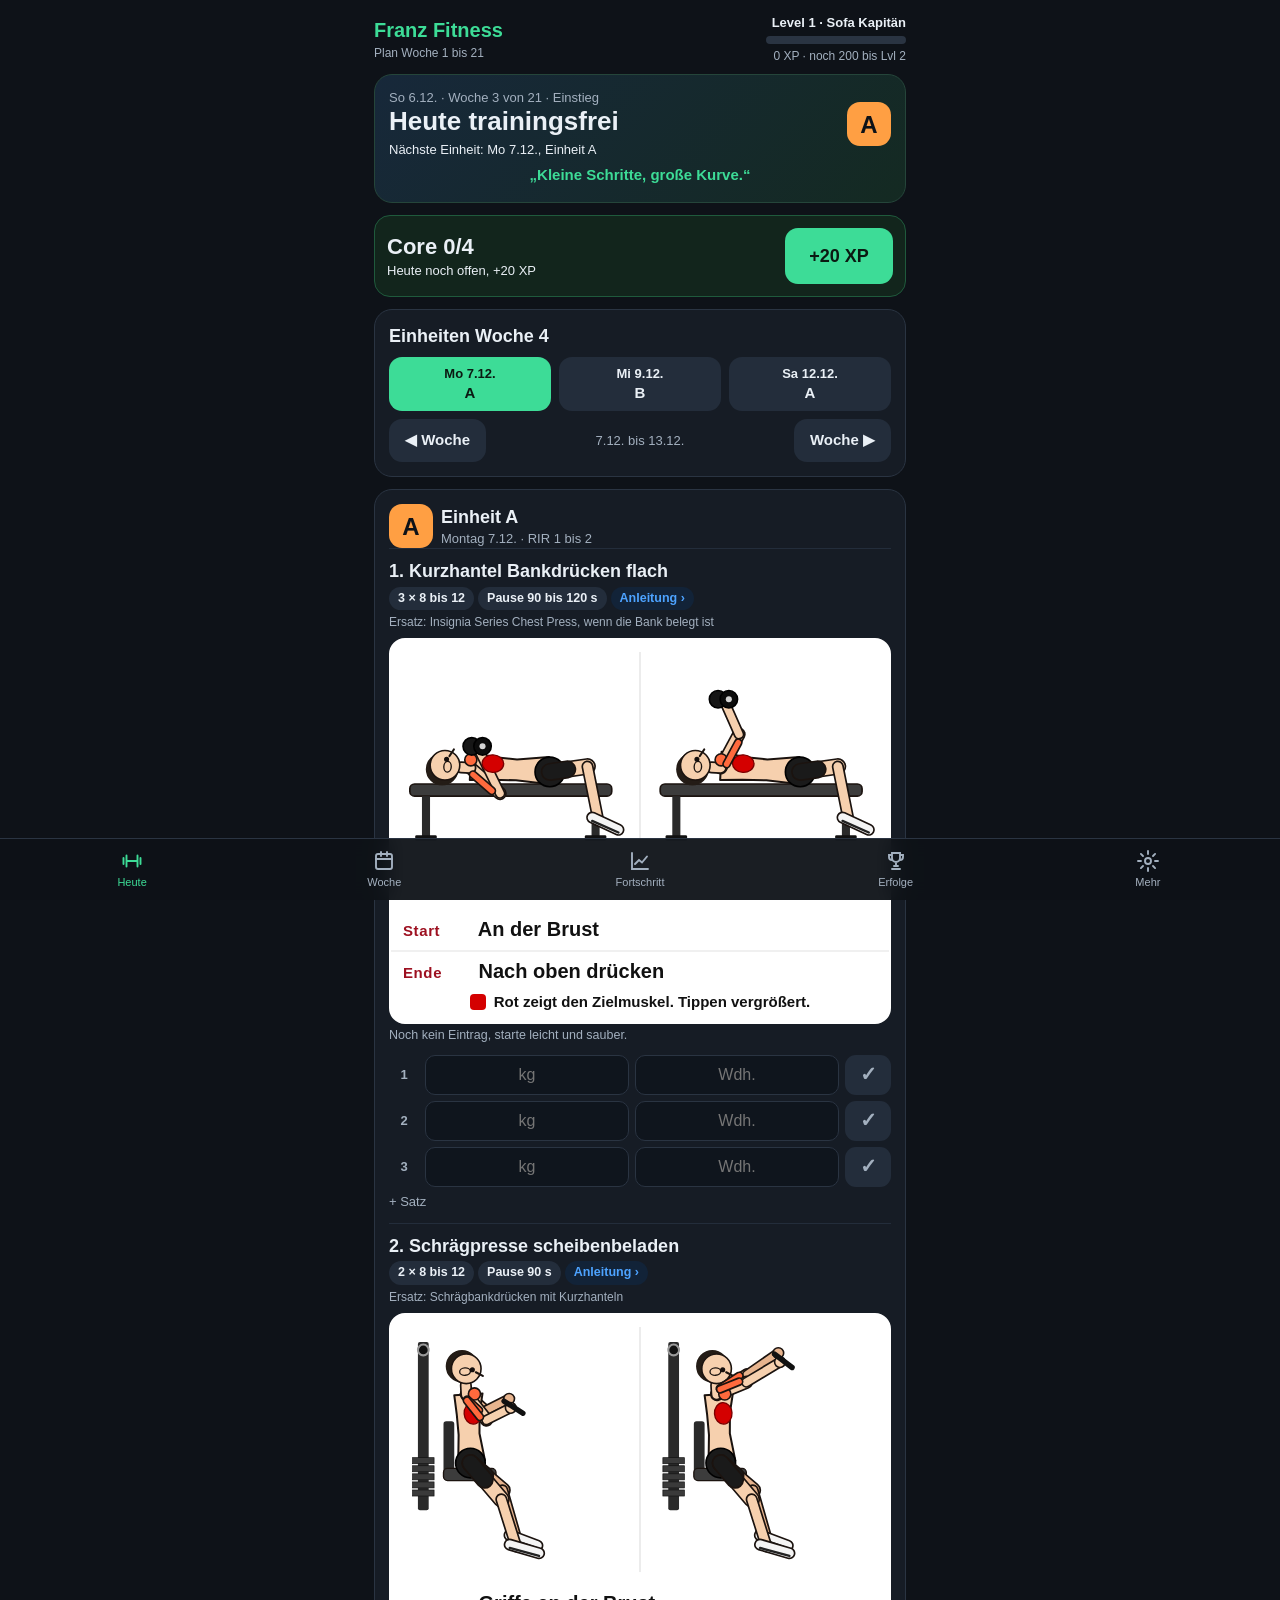
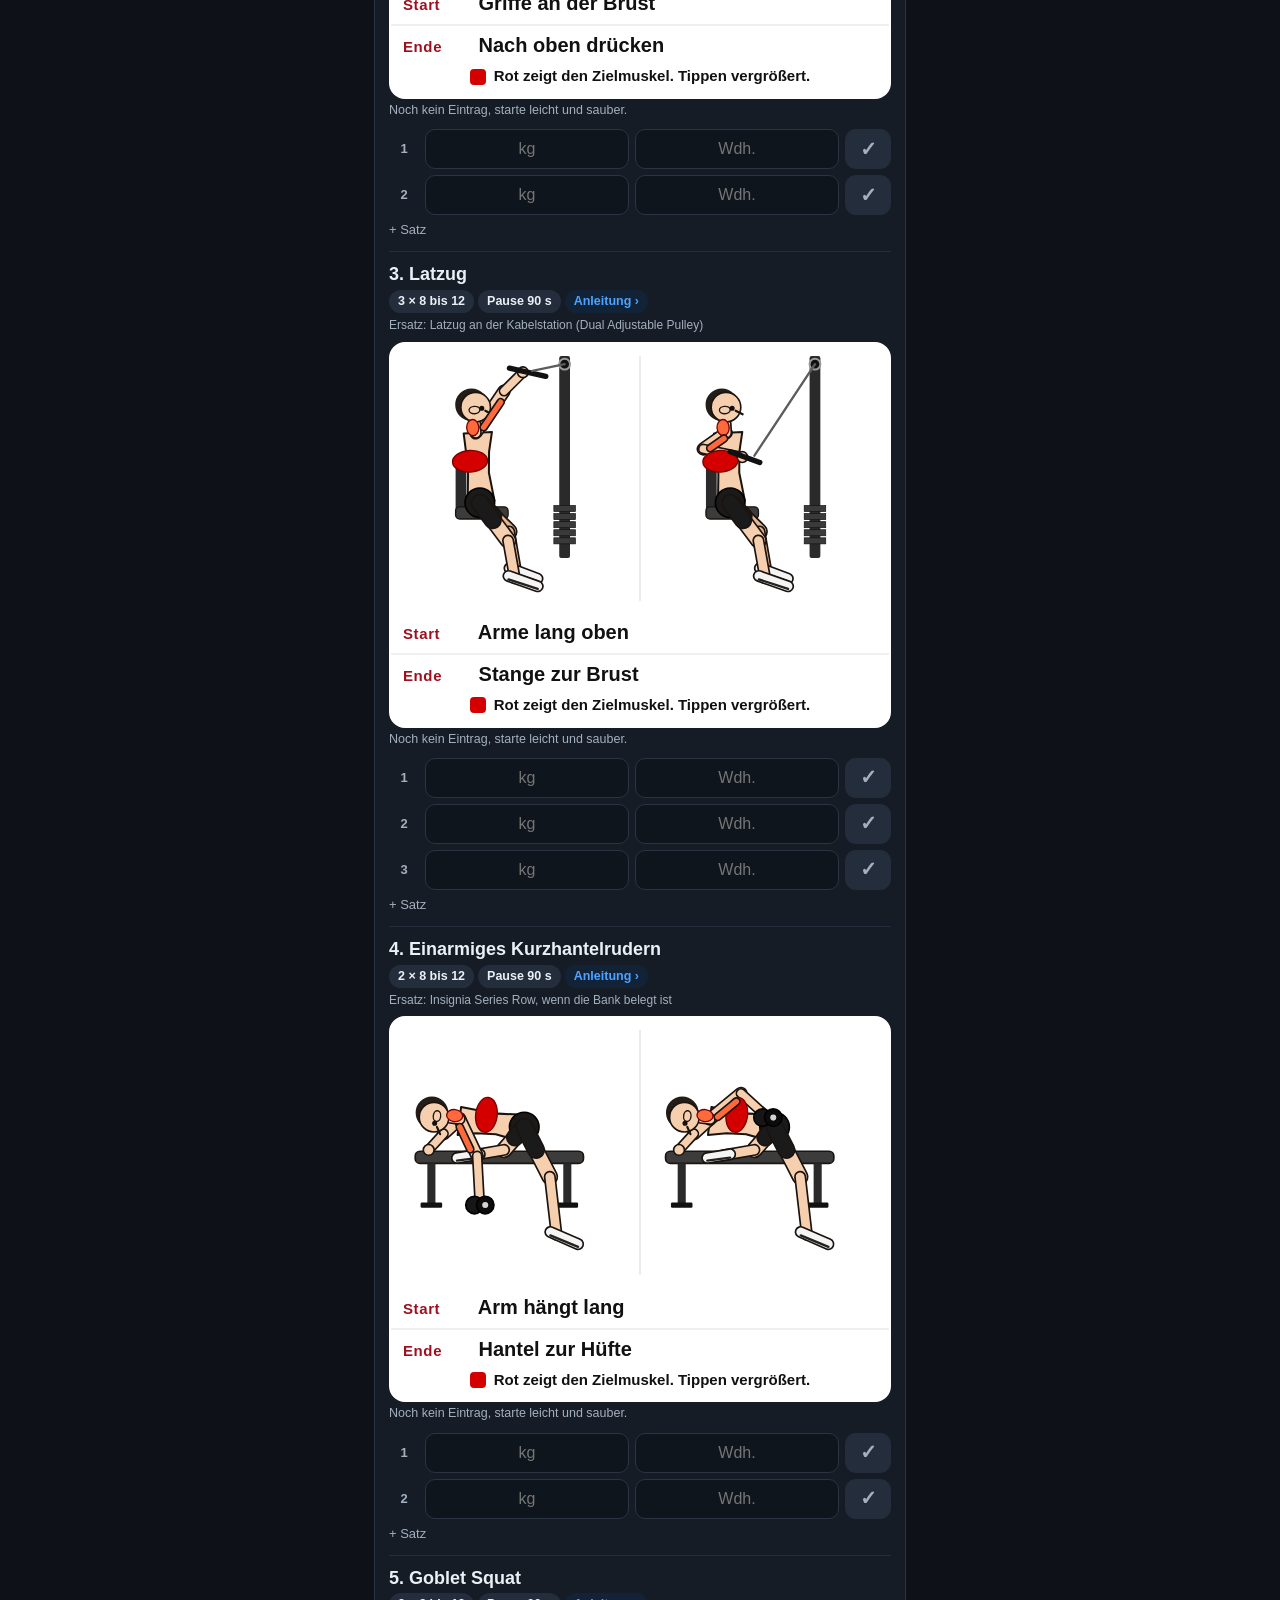
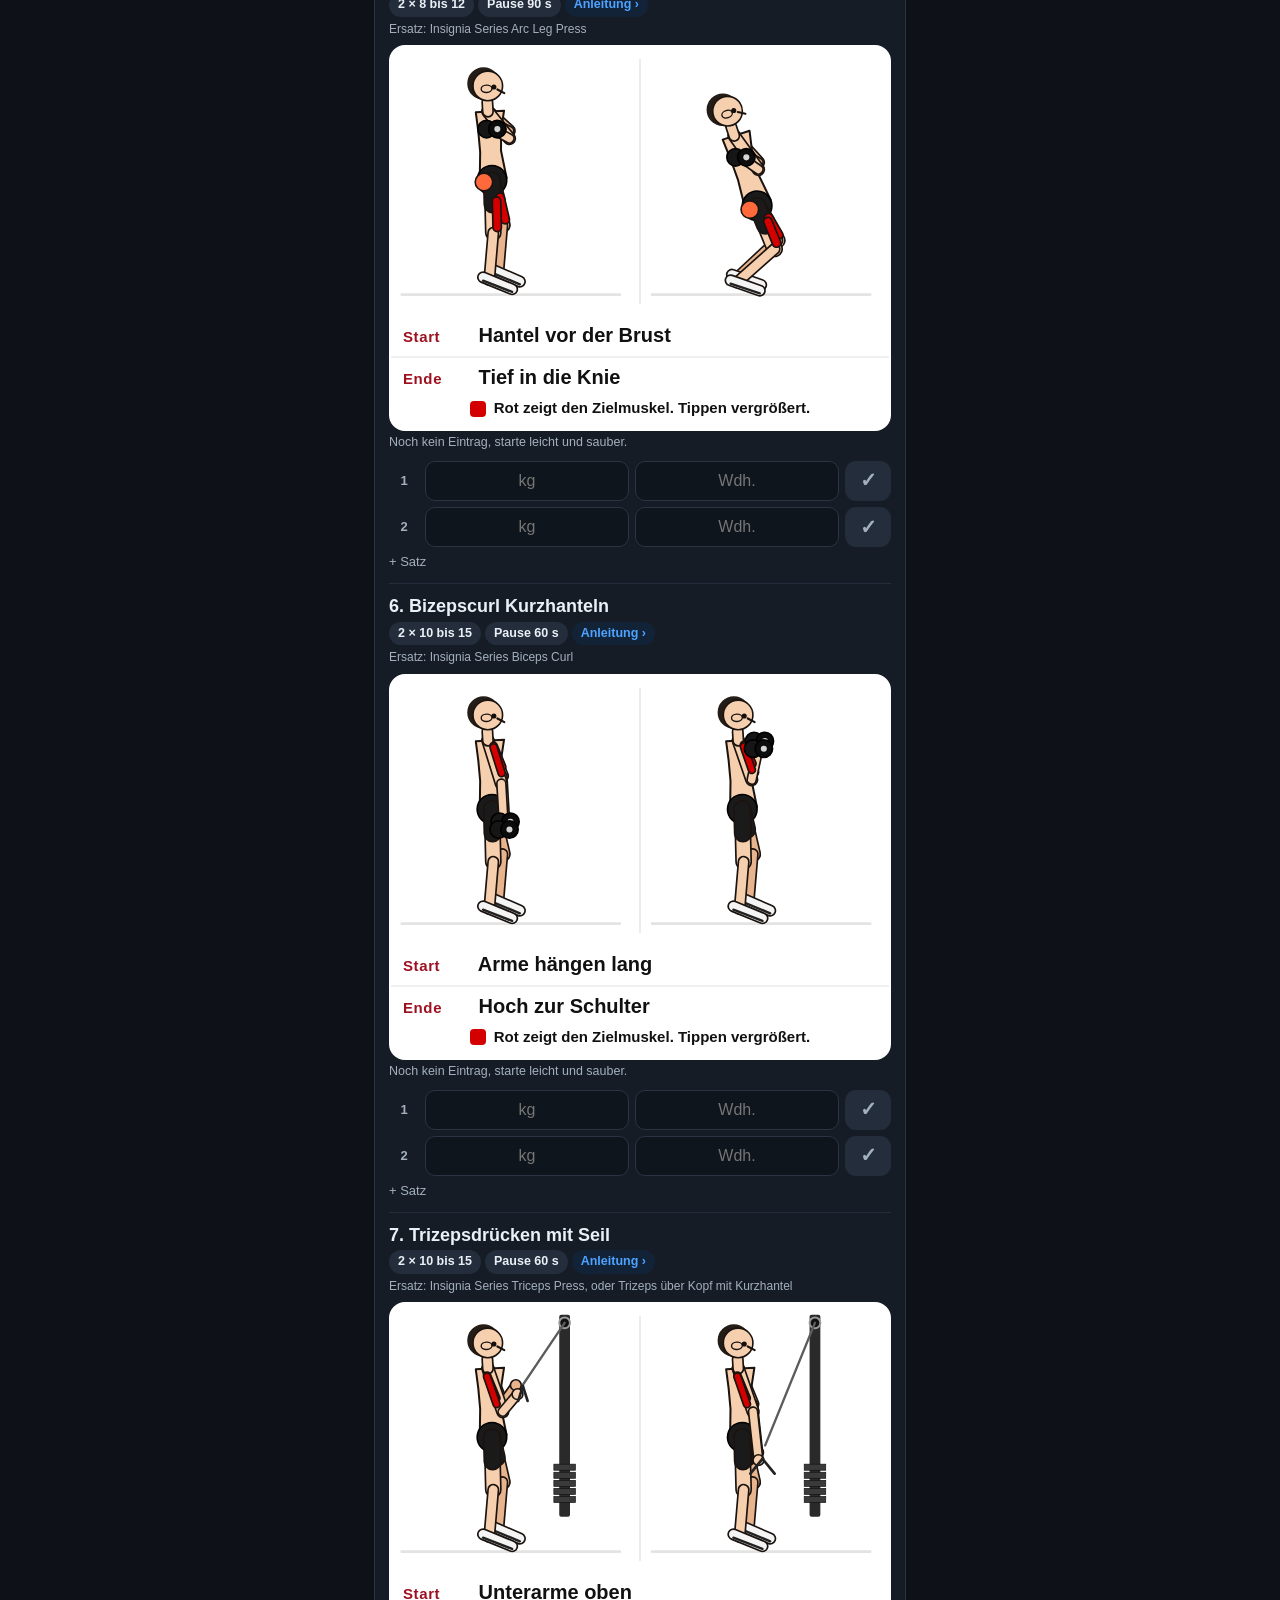
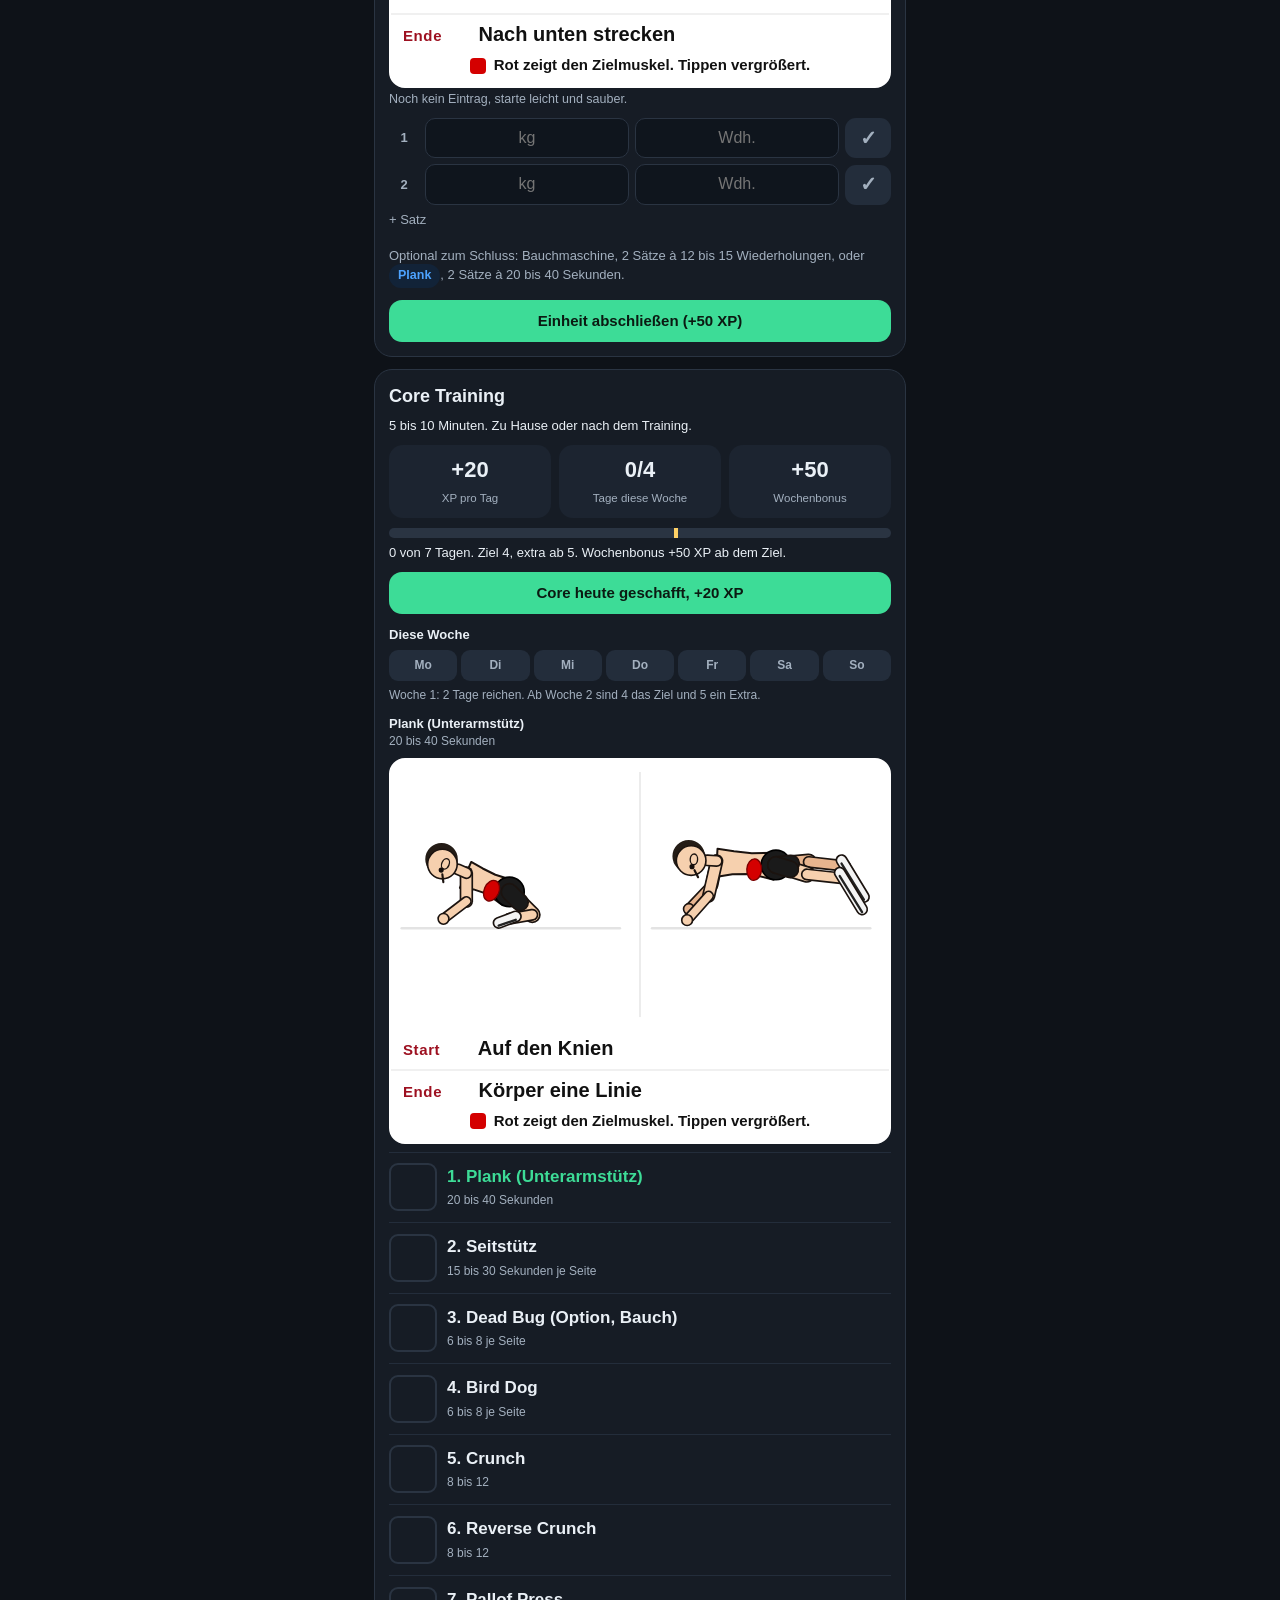
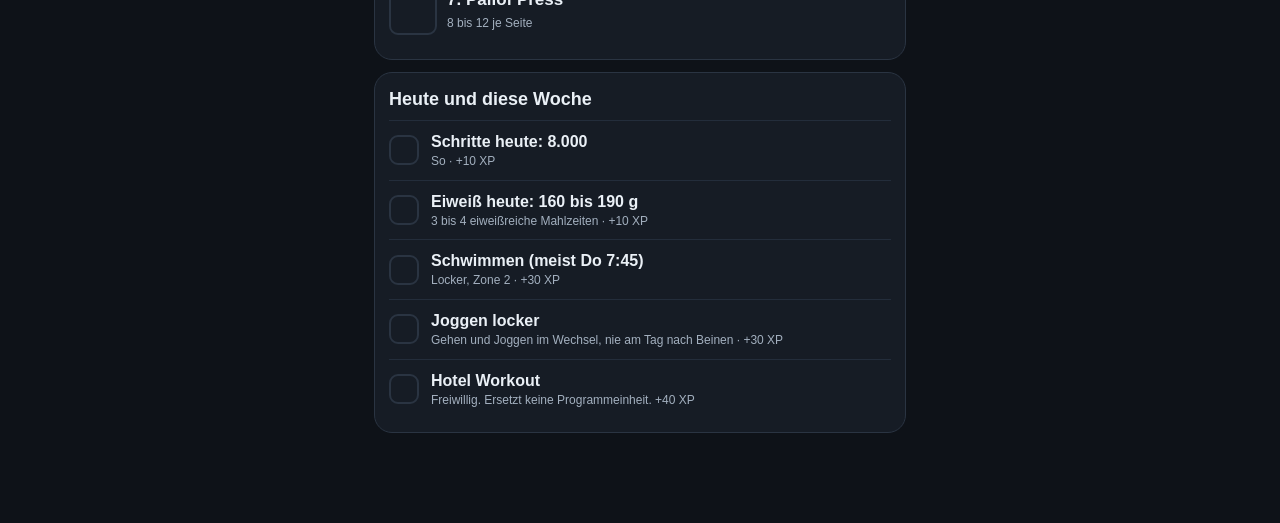
==== commit 019decb2: "Große Übungsbilder, Core Punkte und lesbarer Pausentimer Eigene zweifarbige Skizzen für jede Übung, " ====
--- a/index.html
+++ b/index.html
@@ -46,9 +46,17 @@
 .seg button.on{background:#232d3b;color:var(--tx)}
 .ex{border-top:1px solid #232d3b;padding:12px 0}
 .ex:first-of-type{border-top:0}
-.exh{display:grid;grid-template-columns:96px 1fr;gap:10px;align-items:center}
-.thumb{width:96px;height:54px;border-radius:10px;object-fit:cover;background:#2a3442}
-.exn{font-weight:700;font-size:15.5px;line-height:1.2}
+.exh{display:block}
+.exn{font-weight:800;font-size:18px;line-height:1.2}
+.figwrap{margin-top:8px;border-radius:16px;overflow:hidden;background:#fff;border:2px solid #fff}
+.figbtn{display:block;width:100%;padding:0;background:#fff;line-height:0}
+.figbtn svg,.fig{display:block;width:100%;height:auto;background:#fff}
+.cued{background:#fff;color:#111}
+.cued div{padding:8px 12px 9px;font-size:20px;font-weight:800;line-height:1.15}
+.cued b{display:inline-block;min-width:64px;margin-right:6px;color:#9d1020;font-size:15px;letter-spacing:.04em}
+.cued div+div{border-top:2px solid #f0f0f0}
+.legend{display:flex;align-items:center;justify-content:center;gap:8px;background:#fff;color:#111;font-size:15px;font-weight:800;padding:0 10px 10px}
+.legend i{width:16px;height:16px;border-radius:4px;background:#d40000;display:block;flex:none}
 .sets{margin-top:10px;display:grid;gap:6px}
 .set{display:grid;grid-template-columns:30px 1fr 1fr 46px;gap:6px;align-items:center}
 .set .no{font-size:13px;color:var(--mu);text-align:center;font-weight:700}
@@ -66,18 +74,46 @@
 .nav button{display:flex;flex-direction:column;align-items:center;gap:2px;font-size:11px;color:var(--mu);padding:4px 8px;min-width:58px}
 .nav button.on{color:var(--te)}
 .nav svg{width:24px;height:24px}
-.timer{position:fixed;left:10px;right:10px;bottom:calc(70px + var(--safe-b));max-width:540px;margin:0 auto;background:#17283a;border:1.5px solid #2c4a68;border-radius:16px;padding:10px 12px;display:none;align-items:center;gap:10px;z-index:21;box-shadow:0 8px 30px #0008}
-.timer.on{display:flex}
-.timer .t{font-size:26px;font-weight:800;font-variant-numeric:tabular-nums;min-width:74px}
-.timer .bar{flex:1;height:6px;border-radius:6px;background:#2a3442;overflow:hidden}.timer .bar i{display:block;height:100%;background:var(--bl)}
-.modal{position:fixed;inset:0;background:#000b;z-index:30;display:none;align-items:flex-end;justify-content:center}
+.timer{position:fixed;left:0;right:0;bottom:0;z-index:45;display:none}
+.timer.on{display:block}
+.timer-in{max-width:560px;margin:0 auto;background:#000;color:#fff;border-top:4px solid #ffe14a;border-radius:22px 22px 0 0;padding:12px 12px calc(14px + var(--safe-b));box-shadow:0 -16px 40px #000c}
+.timer.full{top:0;z-index:62}
+.timer.full .timer-in{max-width:none;min-height:100%;border-radius:0;border-top:0;display:flex;flex-direction:column;justify-content:center;padding:calc(16px + var(--safe-t)) 12px calc(16px + var(--safe-b))}
+.timer.satz .timer-in{border-top-color:#5dffb0}
+.timer-top{display:flex;align-items:center;justify-content:space-between;gap:10px}
+.timer-state{font-size:34px;font-weight:900;letter-spacing:.16em;color:#ffe14a;line-height:1}
+.timer.satz .timer-state{color:#5dffb0}
+.timer-x{min-width:118px;min-height:56px;padding:8px 12px;border-radius:14px;background:#fff;color:#000;font-weight:800;font-size:18px}
+.timer-num{font-size:clamp(96px,31vw,168px);font-weight:900;text-align:center;line-height:.84;color:#fff;font-variant-numeric:tabular-nums;letter-spacing:-.045em;margin:6px 0 2px}
+.timer.full .timer-num{font-size:clamp(120px,34vw,240px)}
+.timer-sub{text-align:center;font-size:18px;font-weight:800;color:#fff;line-height:1.25;padding:2px 6px 6px}
+.timer .bigbar{height:14px;border-radius:8px;background:#222;overflow:hidden;margin:4px 0 8px}
+.timer .bigbar i{display:block;height:100%;background:#ffe14a}
+.timer.satz .bigbar i{background:#5dffb0}
+.timer-actions{display:flex;gap:8px;margin-top:8px}
+.timer-btn{flex:1;min-height:64px;border-radius:16px;background:#fff;color:#000;font-size:20px;font-weight:800}
+.timer-btn.go{background:#ffe14a}
+.timer.paused #tstart,.timer.satz #tstart{background:#ffe14a}
+.timer.satz #tstart{background:#5dffb0}
+.zoom{position:fixed;inset:0;z-index:70;background:#fff;display:none;flex-direction:column}
+.zoom.on{display:flex}
+.zoombar{display:flex;gap:8px;padding:8px 8px 0;background:#0e1218}
+.zoombar button{flex:1;min-height:52px;border-radius:12px;background:#fff;color:#111;font-weight:800;font-size:16px}
+.zoombar button.on{background:#ffe14a;color:#111}
+.zstage{flex:1;overflow:auto;background:#fff;display:flex;align-items:center;justify-content:center;touch-action:none}
+.zstage svg{width:100%;height:auto;transform-origin:center center}
+.zcues{background:#fff;color:#111;border-top:3px solid #111;padding-bottom:calc(8px + var(--safe-b))}
+.zcues div{padding:8px 14px;font-size:24px;font-weight:900;line-height:1.15}
+.zcues b{display:inline-block;min-width:72px;margin-right:8px;color:#9d1020;font-size:16px}
+.zcues div+div{border-top:2px solid #eee}
+.modal{position:fixed;inset:0;background:#000b;z-index:40;display:none;align-items:flex-end;justify-content:center}
 .modal.on{display:flex}
 .sheet{background:var(--p);width:100%;max-width:560px;max-height:92vh;overflow:auto;border-radius:22px 22px 0 0;padding:16px 16px calc(20px + var(--safe-b));border:1.5px solid var(--ln)}
 .sheet img{width:100%;border-radius:14px;display:block}
 .li{display:flex;gap:8px;margin:5px 0;font-size:14.5px}
-.toast{position:fixed;left:50%;top:calc(14px + var(--safe-t));transform:translateX(-50%) translateY(-120%);background:#12301f;color:var(--te);border:1.5px solid #1f5a3c;padding:10px 16px;border-radius:14px;font-weight:700;z-index:40;transition:transform .3s,opacity .3s;max-width:92vw;text-align:center;opacity:0;pointer-events:none}
+.toast{position:fixed;left:50%;top:calc(14px + var(--safe-t));transform:translateX(-50%) translateY(-120%);background:#12301f;color:var(--te);border:1.5px solid #1f5a3c;padding:10px 16px;border-radius:14px;font-weight:700;z-index:80;transition:transform .3s,opacity .3s;max-width:92vw;text-align:center;opacity:0;pointer-events:none}
 .toast.on{transform:translateX(-50%) translateY(0);opacity:1}
-canvas#fx{position:fixed;inset:0;pointer-events:none;z-index:50}
+canvas#fx{position:fixed;inset:0;pointer-events:none;z-index:30}
 .wk{display:grid;grid-template-columns:40px 1fr auto;gap:8px;align-items:start;padding:9px 0;border-top:1px solid #232d3b}
 .wk:first-child{border-top:0}
 .wk .n{font-weight:800;font-size:15px;text-align:center;border-radius:10px;height:32px;line-height:32px;background:#232d3b}
@@ -85,6 +121,18 @@
 .dots{display:flex;gap:4px;flex-wrap:wrap;justify-content:flex-end;max-width:120px}
 .dot{width:22px;height:22px;border-radius:7px;background:#232d3b;font-size:11px;font-weight:800;display:flex;align-items:center;justify-content:center;color:var(--mu)}
 .dot.on{background:var(--or);color:#0e1218}.dot.B.on{background:var(--bl)}.dot.H{background:#12301f;color:var(--te)}.dot.H.on{background:var(--te);color:#0b1a12}
+.dot.C{background:#12301f;color:var(--te)}.dot.C.on{background:var(--te);color:#0b1a12}
+.corebar{display:flex;align-items:center;justify-content:space-between;gap:10px;background:#12251c;border:1.5px solid #1f5a3c;border-radius:16px;padding:12px;margin:0 0 12px}
+.corebar b{font-size:22px;display:block}
+.corebar .btn{min-height:56px;min-width:108px;padding:10px 14px;font-size:18px}
+.coreprog{position:relative}
+.coreprog em{position:absolute;top:-4px;bottom:-4px;width:4px;margin-left:-2px;background:#ffd166;border-radius:2px}
+.corelist{margin-top:8px}
+.core-ex{display:flex;align-items:center;gap:10px;padding:8px 0;border-top:1px solid #232d3b}
+.core-ex .box{width:48px;height:48px;font-size:24px}
+.core-name{flex:1;text-align:left;padding:4px 0}
+.core-name b{display:block;font-size:17px}
+.core-ex.cur .core-name b{color:var(--te)}
 .badges{display:grid;grid-template-columns:repeat(3,1fr);gap:8px}
 .bd{background:var(--p2);border-radius:14px;padding:10px 6px;text-align:center;font-size:12px;border:1.5px solid var(--ln)}
 .bd .i{font-size:26px;filter:grayscale(1);opacity:.35}
@@ -108,7 +156,40 @@
 </head>
 <body>
 <div class="wrap" id="app"></div>
-<div class="timer" id="timer"><span class="t" id="tt">1:30</span><div style="flex:1"><div class="xs mu" id="tl">Pause</div><div class="bar"><i id="tb"></i></div></div><button class="btn sec" id="tplus" style="padding:8px 10px">+15 s</button><button class="btn sec" id="tstop" style="padding:8px 10px">✕</button></div>
+<div class="timer" id="timer" role="dialog" aria-label="Pausentimer">
+  <div class="timer-in">
+    <div class="timer-top">
+      <div class="timer-state" id="tl">PAUSE</div>
+      <button type="button" class="timer-x" id="tclose">Schließen</button>
+    </div>
+    <div class="timer-num" id="tt">1:30</div>
+    <div class="timer-sub" id="tsub"></div>
+    <div class="bar bigbar"><i id="tb"></i></div>
+    <div class="timer-actions">
+      <button type="button" class="timer-btn" id="tstart">Start</button>
+      <button type="button" class="timer-btn" id="tstop">Stopp</button>
+      <button type="button" class="timer-btn go" id="tskip">Weiter</button>
+    </div>
+    <div class="timer-actions">
+      <button type="button" class="timer-btn" id="tplus">+15 s</button>
+      <button type="button" class="timer-btn" id="tfull">Vollbild</button>
+    </div>
+  </div>
+</div>
+<div class="zoom" id="zoom" role="dialog" aria-label="Abbildung groß">
+  <div class="zoombar">
+    <button type="button" id="zboth">Beide</button>
+    <button type="button" id="zstart">Nur Start</button>
+    <button type="button" id="zend">Nur Ende</button>
+  </div>
+  <div class="zoombar">
+    <button type="button" id="zout">Kleiner</button>
+    <button type="button" id="zin">Größer</button>
+    <button type="button" id="zclose">Schließen</button>
+  </div>
+  <div class="zstage" id="zstage"></div>
+  <div class="zcues" id="zcues"></div>
+</div>
 <div class="modal" id="modal"><div class="sheet" id="sheet"></div></div>
 <div class="toast" id="toast"></div>
 <canvas id="fx"></canvas>
@@ -120,9 +201,1252 @@
 <button data-tab="mehr"><svg viewBox="0 0 24 24" fill="none" stroke="currentColor" stroke-width="1.9" stroke-linecap="round"><circle cx="12" cy="12" r="3"/><path d="M12 2v3M12 19v3M2 12h3M19 12h3M4.9 4.9l2.1 2.1M17 17l2.1 2.1M4.9 19.1L7 17M17 7l2.1-2.1"/></svg>Mehr</button>
 </nav>
 <script>
-const EXDATA=[{"id": "brustpresse", "name": "Brustpresse Maschine (flach)", "grp": "brust", "plan": "Ersatz für Kurzhantel Bankdrücken flach", "saetze": "2 → 3", "wdh": "8 bis 12", "pause": "90 bis 120 s", "rir": "2 bis 3, ab Woche 4: 1 bis 2, Deload Woche 12: 3", "start": "Griffe auf Brusthöhe, Ellbogen gebeugt", "ende": "Arme vorn, Ellbogen nicht durchgestreckt", "punkte": ["Sitz so einstellen, dass die Griffe auf Brusthöhe sind", "Schulterblätter zurück und runter, Rücken am Polster", "Kraftvoll nach vorn drücken, Ellbogen bleiben leicht gebeugt", "2 bis 3 Sekunden kontrolliert zurück"], "fehler": ["Schultern ziehen beim Drücken nach vorn oder oben", "Gewicht knallt zurück in den Stapel"], "prim": ["chest"], "sek": ["fdelt", "triceps"], "ziel": "Brust, dazu vordere Schulter und Trizeps", "ersatz": "Das ist die Maschinen Variante, wenn die Bank belegt ist"}, {"id": "schraegbank", "name": "Schrägbankdrücken Kurzhanteln", "grp": "brust", "plan": "Einheit B1", "saetze": "2 → 3", "wdh": "8 bis 12", "pause": "90 bis 120 s", "rir": "2 bis 3, ab Woche 4: 1 bis 2, Deload Woche 12: 3", "start": "Hanteln auf Höhe der oberen Brust, Lehne 30 bis 45 Grad", "ende": "Hanteln über der oberen Brust, Arme fast gestreckt", "punkte": ["Lehne auf 30 bis 45 Grad, Füße fest am Boden", "Hanteln über der oberen Brust zusammenführen", "Kontrolliert absenken, Ellbogen bleiben unter der Hantel", "Hochdrücken, oben nicht hart durchstrecken"], "fehler": ["Bank zu steil, dann arbeitet vor allem die Schulter", "Ellbogen weit abgespreizt auf 90 Grad"], "prim": ["chest"], "sek": ["fdelt", "triceps"], "ziel": "Obere Brust, dazu vordere Schulter und Trizeps", "ersatz": "Hammer Strength Iso Lateral Incline Press, wenn die Bank belegt ist"}, {"id": "multipresse", "name": "Flachbankdrücken Multipresse", "grp": "brust", "plan": "Einheit B1", "saetze": "2 → 3", "wdh": "8 bis 12", "pause": "90 bis 120 s", "rir": "2 bis 3", "start": "Stange an der unteren Brust", "ende": "Stange über der Brust, Arme fast gestreckt", "punkte": ["Bank so stellen, dass die Stange über der unteren Brust läuft", "Sicherungshaken knapp über Brusthöhe einstellen", "Schulterblätter zusammen, Füße fest am Boden", "Stange zur unteren Brust, Unterarme senkrecht, dann hochdrücken"], "fehler": ["Stange läuft über Hals oder Gesicht", "Gesäß hebt beim Drücken von der Bank ab"], "prim": ["chest"], "sek": ["fdelt", "triceps"], "ziel": "Brust, dazu vordere Schulter und Trizeps"}, {"id": "fliegende", "name": "Butterfly", "grp": "brust", "plan": "Einheit B2", "saetze": "2", "wdh": "10 bis 15", "pause": "60 bis 90 s", "rir": "2 bis 3, ab Woche 4: 1 bis 2, Deload Woche 12: 3", "start": "Griffe seitlich auf Schulterhöhe, Arme leicht gebeugt", "ende": "Griffe treffen sich vor der Brust", "punkte": ["Sitz so einstellen, dass die Griffe auf Schulterhöhe liegen", "Arme leicht gebeugt lassen", "Vor der Brust zusammenführen und kurz halten", "Langsam öffnen, Schultern bleiben unten"], "fehler": ["Zu schwer, dann wird daraus ein Drücken", "Schultern rollen nach vorn"], "prim": ["chest"], "sek": ["fdelt"], "ziel": "Brust, dazu vordere Schulter", "ersatz": "Fliegende an der Kabelstation oder mit Kurzhanteln auf der Flachbank"}, {"id": "latzug", "name": "Latzug", "grp": "ruecken", "plan": "Einheit A3", "saetze": "2 → 3", "wdh": "8 bis 12", "pause": "90 s", "rir": "2 bis 3, ab Woche 4: 1 bis 2, Deload Woche 12: 3", "start": "Arme gestreckt über dem Kopf", "ende": "Stange vor dem Gesicht zur oberen Brust", "punkte": ["Knie fest unter das Polster", "Brust raus, nicht ins Hohlkreuz fallen", "Stange zur oberen Brust ziehen, Ellbogen nach unten", "Langsam nach oben zurück, oben strecken"], "fehler": ["Stange hinter den Kopf ziehen", "Schwung aus dem Oberkörper holen"], "prim": ["lats"], "sek": ["biceps", "traps"], "ziel": "Breiter Rückenmuskel, dazu Bizeps und oberer Rücken", "ersatz": "Latzug an der Kabelstation (Dual Adjustable Pulley)"}, {"id": "rudern", "name": "Rudern sitzend", "grp": "ruecken", "plan": "Einheit B3", "saetze": "2 → 3", "wdh": "8 bis 12", "pause": "90 s", "rir": "2 bis 3, ab Woche 4: 1 bis 2, Deload Woche 12: 3", "start": "Arme lang zum Griff, Brust am Polster", "ende": "Griffe an den Hüften, Ellbogen hinten", "punkte": ["Brustpolster so einstellen, dass du die Griffe mit langen Armen erreichst", "Fest zu den Hüften ziehen", "Kurz halten, Schultern bleiben unten", "Kontrolliert nach vorn, Oberkörper bleibt ruhig"], "fehler": ["Mit dem Oberkörper vor und zurück schwingen", "Schultern zu den Ohren hochziehen"], "prim": ["lats", "traps"], "sek": ["biceps"], "ziel": "Mittlerer und breiter Rücken, dazu Bizeps", "ersatz": "Einarmiges Kurzhantelrudern, wenn die Maschine belegt ist"}, {"id": "deadbug", "name": "Dead Bug (Option, Bauch)", "grp": "ruecken", "plan": "Optional am Ende von Einheit A", "saetze": "2", "wdh": "6 bis 10 je Seite", "pause": "45 s", "rir": "sauber", "start": "Rückenlage, Arme hoch, Beine im 90 Grad Winkel", "ende": "Arm nach hinten, Gegenbein nach vorn strecken", "punkte": ["Unteren Rücken flach auf die Matte drücken", "Arm und Gegenbein langsam strecken", "Ausatmen, Bauch bleibt fest", "Zurück in die Mitte, Seite wechseln"], "fehler": ["Hohlkreuz, der untere Rücken hebt ab", "Zu schnell, ohne Kontrolle"], "prim": ["abs"], "sek": [], "ziel": "Gerader und tiefer Bauch (Rumpfstabilität)"}, {"id": "bizeps", "name": "Bizepscurl Kurzhanteln", "grp": "arme", "plan": "Einheit A6", "saetze": "2", "wdh": "10 bis 15", "pause": "60 s", "rir": "2 bis 3, ab Woche 4: 1 bis 2, Deload Woche 12: 3", "start": "Arme hängen gestreckt", "ende": "Hanteln auf Schulterhöhe", "punkte": ["Aufrecht stehen oder sitzen, Ellbogen fest am Körper", "Nicht schwingen", "Oben kurz halten", "Hanteln langsam ablassen"], "fehler": ["Schwung mit dem Oberkörper", "Ellbogen wandern nach vorn"], "prim": ["biceps"], "sek": [], "ziel": "Bizeps", "ersatz": "Insignia Series Biceps Curl"}, {"id": "hammer", "name": "Hammercurl Kurzhanteln", "grp": "arme", "plan": "Einheit B6", "saetze": "2", "wdh": "10 bis 15", "pause": "60 s", "rir": "2 bis 3, ab Woche 4: 1 bis 2, Deload Woche 12: 3", "start": "Neutralgriff, Daumen nach vorn", "ende": "Hanteln auf Schulterhöhe, Daumen oben", "punkte": ["Daumen zeigen nach oben", "Ellbogen fest am Körper", "Hanteln wie einen Hammer führen, nicht schwingen", "Langsam ablassen"], "fehler": ["Handgelenk knickt ab", "Zu schwer, dann schwingt der Rücken mit"], "prim": ["biceps"], "sek": [], "ziel": "Bizeps und Unterarm (Brachialis)", "ersatz": "Hammercurl mit Seil an der Kabelstation"}, {"id": "trizeps_seil", "name": "Trizepsdrücken mit Seil", "grp": "arme", "plan": "Einheit A7", "saetze": "2", "wdh": "10 bis 15", "pause": "60 s", "rir": "2 bis 3, ab Woche 4: 1 bis 2, Deload Woche 12: 3", "start": "Seil auf Brusthöhe, Ellbogen 90 Grad", "ende": "Arme unten gestreckt, Seil auseinander", "punkte": ["Rolle ganz oben, Seil einhängen", "Ellbogen fest am Körper", "Nur die Unterarme strecken", "Langsam zurück, Schultern bleiben unten"], "fehler": ["Ellbogen wandern nach vorn und hinten", "Mit dem Körpergewicht runterdrücken"], "prim": ["triceps"], "sek": [], "ziel": "Trizeps", "ersatz": "Insignia Series Triceps Press, oder Trizeps über Kopf mit Kurzhantel"}, {"id": "trizeps_ueberkopf", "name": "Trizeps Überkopf am Kabel", "grp": "arme", "plan": "Einheit B7", "saetze": "2", "wdh": "10 bis 15", "pause": "60 s", "rir": "2 bis 3", "start": "Rücken zum Kabel, Seil hinter dem Kopf", "ende": "Arme nach vorn oben gestreckt", "punkte": ["Rücken zum Kabelturm, Ausfallschritt", "Ellbogen zeigen nach vorn und bleiben fix", "Unterarme nach vorn oben strecken", "Rippen unten halten, langsam zurück"], "fehler": ["Hohlkreuz statt fester Rumpf", "Oberarme bewegen sich mit"], "prim": ["triceps"], "sek": [], "ziel": "Trizeps, vor allem langer Kopf"}, {"id": "beinpresse", "name": "Beinpresse", "grp": "beine", "plan": "Einheit A4", "saetze": "2", "wdh": "10 bis 12", "pause": "90 s", "rir": "2 bis 3", "start": "Knie ca. 90 Grad, Rücken am Polster", "ende": "Beine gestreckt, Knie locker", "punkte": ["Füße schulterbreit mittig auf der Platte", "Knie folgen den Fußspitzen", "Nur so tief, wie der untere Rücken am Polster bleibt", "Oben Knie nicht durchschlagen"], "fehler": ["Zu tief, das Becken rollt ein", "Knie fallen nach innen"], "prim": ["quads", "glutes"], "sek": ["hams"], "ziel": "Vorderer Oberschenkel und Gesäß"}, {"id": "goblet", "name": "Goblet Squat", "grp": "beine", "plan": "Einheit A5", "saetze": "2", "wdh": "8 bis 12", "pause": "90 s", "rir": "2 bis 3, ab Woche 4: 1 bis 2, Deload Woche 12: 3", "start": "Aufrecht, Hantel vor der Brust", "ende": "Oberschenkel etwa waagrecht", "punkte": ["Hantel fest vor der Brust", "Fersen am Boden, Knie in Fußrichtung", "Kontrolliert tief und wieder hoch", "Rücken bleibt neutral"], "fehler": ["Fersen heben ab", "Rücken rundet sich unten"], "prim": ["quads", "glutes"], "sek": ["abs"], "ziel": "Vorderer Oberschenkel und Gesäß", "ersatz": "Insignia Series Arc Leg Press"}, {"id": "rdl", "name": "Rumänisches Kreuzheben", "grp": "beine", "plan": "Einheit B5", "saetze": "2", "wdh": "8 bis 12", "pause": "90 s", "rir": "2 bis 3, ab Woche 4: 1 bis 2, Deload Woche 12: 3", "start": "Aufrecht, Hanteln vor den Oberschenkeln", "ende": "Hüfte hinten, Rücken gerade, Hanteln unter dem Knie", "punkte": ["Knie leicht gebeugt", "Hanteln eng an den Beinen", "Hüfte nach hinten, Rücken gerade", "Dehnung hinten in den Oberschenkeln, dann Hüfte nach vorn"], "fehler": ["Runder Rücken", "Daraus wird eine Kniebeuge"], "prim": ["hams", "glutes"], "sek": ["traps"], "ziel": "Hinterer Oberschenkel und Gesäß", "ersatz": "Insignia Series Seated Leg Curl"}, {"id": "hipthrust", "name": "Hip Thrust (Option statt RDL)", "grp": "beine", "plan": "Option, nicht im Standardplan", "saetze": "2", "wdh": "10 bis 12", "pause": "90 s", "rir": "2 bis 3", "start": "Gesäß unten, Schulterblätter an der Bank", "ende": "Hüfte oben, Körper wie ein Tisch", "punkte": ["Schulterblätter an der Bankkante, Füße hüftbreit", "Stange mit Polster auf der Hüfte", "Hüfte hochdrücken, Schienbeine oben senkrecht", "Oben Gesäß anspannen, Kinn leicht zur Brust"], "fehler": ["Hohlkreuz oben statt Gesäß", "Füße zu weit weg, dann zieht es hinten am Oberschenkel"], "prim": ["glutes"], "sek": ["hams"], "ziel": "Gesäß, dazu hinterer Oberschenkel"}, {"id": "liegestuetz", "name": "Liegestütze", "grp": "hotel", "plan": "Hotel Workout", "saetze": "3 Runden", "wdh": "8 bis 15", "pause": "45 bis 60 s", "rir": "1 bis 2", "start": "Arme gestreckt, Körper in einer Linie", "ende": "Brust knapp über dem Boden", "punkte": ["Hände etwas breiter als die Schultern", "Bauch und Gesäß fest, Körper bleibt gerade", "Ellbogen ca. 45 Grad nach hinten", "Zu schwer: Hände auf Bett oder Tisch"], "fehler": ["Hüfte hängt durch", "Nur halbe Bewegung oben"], "prim": ["chest"], "sek": ["triceps", "fdelt"], "ziel": "Brust, dazu Trizeps und Schulter"}, {"id": "bandrudern", "name": "Rudern mit Band oder Handtuch", "grp": "hotel", "plan": "Hotel Workout", "saetze": "3 Runden", "wdh": "10 bis 15", "pause": "45 bis 60 s", "rir": "1 bis 2", "start": "Arme vorn gestreckt", "ende": "Hände an den unteren Rippen", "punkte": ["Band sicher in der geschlossenen Tür oder am Pfosten", "Aufrecht stehen, Knie leicht gebeugt", "Ellbogen nach hinten, Schulterblätter zusammen", "Handtuch Variante: um Türgriff, nach hinten lehnen und heranziehen"], "fehler": ["Band an einer Tür, die aufgehen kann", "Schultern ziehen hoch"], "prim": ["lats", "traps"], "sek": ["biceps"], "ziel": "Oberer und breiter Rücken"}, {"id": "kniebeuge", "name": "Kniebeugen", "grp": "hotel", "plan": "Hotel Workout", "saetze": "3 Runden", "wdh": "12 bis 15", "pause": "45 bis 60 s", "rir": "1 bis 2", "start": "Aufrecht, Füße schulterbreit", "ende": "Oberschenkel etwa waagrecht, Arme vorn", "punkte": ["Fersen bleiben am Boden", "Hüfte nach hinten unten, Brust bleibt oben", "Knie in Zehenrichtung", "Optional Kurzhantel vor der Brust (wie Goblet Squat)"], "fehler": ["Knie fallen nach innen", "Rücken rundet sich"], "prim": ["quads", "glutes"], "sek": [], "ziel": "Oberschenkel und Gesäß"}, {"id": "plank", "name": "Plank (Unterarmstütz)", "grp": "hotel", "plan": "Optional am Ende von Einheit A", "saetze": "2", "wdh": "20 bis 40 s", "wl": "Halten", "pause": "45 bis 60 s", "rir": "sauber", "start": "Einstieg auf Knien und Unterarmen", "ende": "Körper eine Linie von Kopf bis Ferse", "punkte": ["Ellbogen unter den Schultern", "Bauch und Gesäß anspannen", "Ruhig weiteratmen", "Halten, solange die Linie sauber bleibt"], "fehler": ["Hüfte hängt durch oder ragt hoch"], "prim": ["abs"], "sek": ["fdelt"], "ziel": "Bauch und Rumpf"}, {"id": "kh_bank", "name": "Kurzhantel Bankdrücken flach", "grp": "brust", "plan": "Einheit A1", "saetze": "2 → 3", "wdh": "8 bis 12", "pause": "90 bis 120 s", "rir": "2 bis 3, ab Woche 4: 1 bis 2, Deload Woche 12: 3", "ersatz": "Insignia Series Chest Press, wenn die Bank belegt ist", "start": "Auf der Flachbank, Hanteln auf Brusthöhe, Ellbogen gebeugt", "ende": "Hanteln über der Brust, Ellbogen nicht durchgestreckt", "punkte": ["Schulterblätter fest auf der Bank", "Hanteln kontrolliert auf Brusthöhe senken", "Handgelenke fest, nicht abfedern", "Gleichmäßig nach oben drücken"], "fehler": ["Hanteln knallen auf die Brust", "Ellbogen auf 90 Grad abgespreizt, Schultern rollen nach vorn"], "prim": ["chest"], "sek": ["fdelt", "triceps"], "ziel": "Brust, dazu vordere Schulter und Trizeps"}, {"id": "hs_schraeg", "name": "Schrägpresse scheibenbeladen", "grp": "brust", "plan": "Einheit A2", "saetze": "2", "wdh": "8 bis 12", "pause": "90 s", "rir": "2 bis 3, ab Woche 4: 1 bis 2, Deload Woche 12: 3", "ersatz": "Schrägbankdrücken mit Kurzhanteln", "start": "Sitz und Griffe auf Höhe der oberen Brust, Ellbogen gebeugt", "ende": "Arme nach oben vorn, beide Seiten gleich hoch", "punkte": ["Mit wenig Scheiben starten", "Sitz und Griffe auf Höhe der oberen Brust", "Beide Arme gleichmäßig drücken", "Kontrolliert zurück, nicht fallen lassen"], "fehler": ["Eine Seite zieht deutlich stärker", "Schultern heben zu den Ohren"], "prim": ["chest"], "sek": ["fdelt", "triceps"], "ziel": "Obere Brust an der Hammer Strength Schrägpresse, dazu vordere Schulter und Trizeps"}, {"id": "kh_rudern", "name": "Einarmiges Kurzhantelrudern", "grp": "ruecken", "plan": "Einheit A4", "saetze": "2", "wdh": "8 bis 12", "pause": "90 s", "rir": "2 bis 3, ab Woche 4: 1 bis 2, Deload Woche 12: 3", "ersatz": "Insignia Series Row, wenn die Bank belegt ist", "start": "Eine Hand und ein Knie auf der Bank, Hantel hängt nach unten", "ende": "Hantel am Hüftknochen, Ellbogen hinten, Schulter unten", "punkte": ["Rücken gerade, nicht rund", "Hantel zum Hüftknochen ziehen", "Schulter unten lassen", "Langsam ablassen, Seite wechseln"], "fehler": ["Oberkörper dreht mit", "Schulter zieht nach oben zum Ohr"], "prim": ["lats"], "sek": ["biceps", "traps"], "ziel": "Breiter Rückenmuskel, dazu Bizeps und oberer Rücken"}, {"id": "seitheben", "name": "Seitheben Kurzhanteln", "grp": "schulter", "plan": "Einheit B4", "saetze": "2", "wdh": "10 bis 15", "pause": "60 s", "rir": "2 bis 3, ab Woche 4: 1 bis 2, Deload Woche 12: 3", "ersatz": "Seitheben an der Kabelstation (Dual Adjustable Pulley)", "start": "Aufrecht, Hanteln seitlich an den Oberschenkeln", "ende": "Arme seitlich auf Schulterhöhe, Ellbogen leicht gebeugt", "punkte": ["Arme leicht gebeugt", "Nur bis Schulterhöhe heben", "Kein Schwung aus dem Oberkörper", "Langsam ablassen"], "fehler": ["Zu hoch über die Schulter", "Schwung aus der Hüfte oder den Knien"], "prim": ["mdelt"], "sek": [], "ziel": "Seitliche Schulter"}, {"id": "trizeps_strecker", "name": "Trizepsstrecker", "grp": "arme", "plan": "Einheit B7", "saetze": "2", "wdh": "10 bis 15", "pause": "60 s", "rir": "2 bis 3, ab Woche 4: 1 bis 2, Deload Woche 12: 3", "ersatz": "Trizeps über Kopf an der Kabelstation", "start": "Oberarme auf dem Polster, Unterarme angewinkelt", "ende": "Unterarme gestreckt, Oberarme bleiben liegen", "punkte": ["Ellbogen auf Höhe der Drehachse", "Oberarme fest auf dem Polster", "Nur die Unterarme strecken", "Langsam zurückbeugen"], "fehler": ["Oberarme heben vom Polster ab", "Mit dem Oberkörper nachhelfen"], "prim": ["triceps"], "sek": [], "ziel": "Trizeps an der Insignia Series Triceps Extension"}];
+const EXDATA=[{"id": "brustpresse", "name": "Brustpresse Maschine (flach)", "grp": "brust", "plan": "Ersatz für Kurzhantel Bankdrücken flach", "saetze": "2 → 3", "wdh": "8 bis 12", "pause": "90 bis 120 s", "rir": "2 bis 3, ab Woche 4: 1 bis 2, Deload Woche 12: 3", "start": "Griffe auf Brusthöhe, Ellbogen gebeugt", "ende": "Arme vorn, Ellbogen nicht durchgestreckt", "punkte": ["Sitz so einstellen, dass die Griffe auf Brusthöhe sind", "Schulterblätter zurück und runter, Rücken am Polster", "Kraftvoll nach vorn drücken, Ellbogen bleiben leicht gebeugt", "2 bis 3 Sekunden kontrolliert zurück"], "fehler": ["Schultern ziehen beim Drücken nach vorn oder oben", "Gewicht knallt zurück in den Stapel"], "prim": ["chest"], "sek": ["fdelt", "triceps"], "ziel": "Brust, dazu vordere Schulter und Trizeps", "ersatz": "Das ist die Maschinen Variante, wenn die Bank belegt ist"}, {"id": "schraegbank", "name": "Schrägbankdrücken Kurzhanteln", "grp": "brust", "plan": "Einheit B1", "saetze": "2 → 3", "wdh": "8 bis 12", "pause": "90 bis 120 s", "rir": "2 bis 3, ab Woche 4: 1 bis 2, Deload Woche 12: 3", "start": "Hanteln auf Höhe der oberen Brust, Lehne 30 bis 45 Grad", "ende": "Hanteln über der oberen Brust, Arme fast gestreckt", "punkte": ["Lehne auf 30 bis 45 Grad, Füße fest am Boden", "Hanteln über der oberen Brust zusammenführen", "Kontrolliert absenken, Ellbogen bleiben unter der Hantel", "Hochdrücken, oben nicht hart durchstrecken"], "fehler": ["Bank zu steil, dann arbeitet vor allem die Schulter", "Ellbogen weit abgespreizt auf 90 Grad"], "prim": ["chest"], "sek": ["fdelt", "triceps"], "ziel": "Obere Brust, dazu vordere Schulter und Trizeps", "ersatz": "Hammer Strength Iso Lateral Incline Press, wenn die Bank belegt ist"}, {"id": "multipresse", "name": "Flachbankdrücken Multipresse", "grp": "brust", "plan": "Einheit B1", "saetze": "2 → 3", "wdh": "8 bis 12", "pause": "90 bis 120 s", "rir": "2 bis 3", "start": "Stange an der unteren Brust", "ende": "Stange über der Brust, Arme fast gestreckt", "punkte": ["Bank so stellen, dass die Stange über der unteren Brust läuft", "Sicherungshaken knapp über Brusthöhe einstellen", "Schulterblätter zusammen, Füße fest am Boden", "Stange zur unteren Brust, Unterarme senkrecht, dann hochdrücken"], "fehler": ["Stange läuft über Hals oder Gesicht", "Gesäß hebt beim Drücken von der Bank ab"], "prim": ["chest"], "sek": ["fdelt", "triceps"], "ziel": "Brust, dazu vordere Schulter und Trizeps"}, {"id": "fliegende", "name": "Butterfly", "grp": "brust", "plan": "Einheit B2", "saetze": "2", "wdh": "10 bis 15", "pause": "60 bis 90 s", "rir": "2 bis 3, ab Woche 4: 1 bis 2, Deload Woche 12: 3", "start": "Griffe seitlich auf Schulterhöhe, Arme leicht gebeugt", "ende": "Griffe treffen sich vor der Brust", "punkte": ["Sitz so einstellen, dass die Griffe auf Schulterhöhe liegen", "Arme leicht gebeugt lassen", "Vor der Brust zusammenführen und kurz halten", "Langsam öffnen, Schultern bleiben unten"], "fehler": ["Zu schwer, dann wird daraus ein Drücken", "Schultern rollen nach vorn"], "prim": ["chest"], "sek": ["fdelt"], "ziel": "Brust, dazu vordere Schulter", "ersatz": "Fliegende an der Kabelstation oder mit Kurzhanteln auf der Flachbank"}, {"id": "latzug", "name": "Latzug", "grp": "ruecken", "plan": "Einheit A3", "saetze": "2 → 3", "wdh": "8 bis 12", "pause": "90 s", "rir": "2 bis 3, ab Woche 4: 1 bis 2, Deload Woche 12: 3", "start": "Arme gestreckt über dem Kopf", "ende": "Stange vor dem Gesicht zur oberen Brust", "punkte": ["Knie fest unter das Polster", "Brust raus, nicht ins Hohlkreuz fallen", "Stange zur oberen Brust ziehen, Ellbogen nach unten", "Langsam nach oben zurück, oben strecken"], "fehler": ["Stange hinter den Kopf ziehen", "Schwung aus dem Oberkörper holen"], "prim": ["lats"], "sek": ["biceps", "traps"], "ziel": "Breiter Rückenmuskel, dazu Bizeps und oberer Rücken", "ersatz": "Latzug an der Kabelstation (Dual Adjustable Pulley)"}, {"id": "rudern", "name": "Rudern sitzend", "grp": "ruecken", "plan": "Einheit B3", "saetze": "2 → 3", "wdh": "8 bis 12", "pause": "90 s", "rir": "2 bis 3, ab Woche 4: 1 bis 2, Deload Woche 12: 3", "start": "Arme lang zum Griff, Brust am Polster", "ende": "Griffe an den Hüften, Ellbogen hinten", "punkte": ["Brustpolster so einstellen, dass du die Griffe mit langen Armen erreichst", "Fest zu den Hüften ziehen", "Kurz halten, Schultern bleiben unten", "Kontrolliert nach vorn, Oberkörper bleibt ruhig"], "fehler": ["Mit dem Oberkörper vor und zurück schwingen", "Schultern zu den Ohren hochziehen"], "prim": ["lats", "traps"], "sek": ["biceps"], "ziel": "Mittlerer und breiter Rücken, dazu Bizeps", "ersatz": "Einarmiges Kurzhantelrudern, wenn die Maschine belegt ist"}, {"id": "deadbug", "name": "Dead Bug (Option, Bauch)", "grp": "ruecken", "plan": "Core Training und optional nach Einheit A", "saetze": "1", "wdh": "6 bis 8 je Seite", "pause": "45 s", "rir": "sauber", "start": "Rückenlage, Arme hoch, Beine im 90 Grad Winkel", "ende": "Arm nach hinten, Gegenbein nach vorn strecken", "punkte": ["Unteren Rücken flach auf die Matte drücken", "Arm und Gegenbein langsam strecken", "Ausatmen, Bauch bleibt fest", "Zurück in die Mitte, Seite wechseln"], "fehler": ["Hohlkreuz, der untere Rücken hebt ab", "Zu schnell, ohne Kontrolle"], "prim": ["abs"], "sek": [], "ziel": "Gerader und tiefer Bauch (Rumpfstabilität)"}, {"id": "bizeps", "name": "Bizepscurl Kurzhanteln", "grp": "arme", "plan": "Einheit A6", "saetze": "2", "wdh": "10 bis 15", "pause": "60 s", "rir": "2 bis 3, ab Woche 4: 1 bis 2, Deload Woche 12: 3", "start": "Arme hängen gestreckt", "ende": "Hanteln auf Schulterhöhe", "punkte": ["Aufrecht stehen oder sitzen, Ellbogen fest am Körper", "Nicht schwingen", "Oben kurz halten", "Hanteln langsam ablassen"], "fehler": ["Schwung mit dem Oberkörper", "Ellbogen wandern nach vorn"], "prim": ["biceps"], "sek": [], "ziel": "Bizeps", "ersatz": "Insignia Series Biceps Curl"}, {"id": "hammer", "name": "Hammercurl Kurzhanteln", "grp": "arme", "plan": "Einheit B6", "saetze": "2", "wdh": "10 bis 15", "pause": "60 s", "rir": "2 bis 3, ab Woche 4: 1 bis 2, Deload Woche 12: 3", "start": "Neutralgriff, Daumen nach vorn", "ende": "Hanteln auf Schulterhöhe, Daumen oben", "punkte": ["Daumen zeigen nach oben", "Ellbogen fest am Körper", "Hanteln wie einen Hammer führen, nicht schwingen", "Langsam ablassen"], "fehler": ["Handgelenk knickt ab", "Zu schwer, dann schwingt der Rücken mit"], "prim": ["biceps"], "sek": [], "ziel": "Bizeps und Unterarm (Brachialis)", "ersatz": "Hammercurl mit Seil an der Kabelstation"}, {"id": "trizeps_seil", "name": "Trizepsdrücken mit Seil", "grp": "arme", "plan": "Einheit A7", "saetze": "2", "wdh": "10 bis 15", "pause": "60 s", "rir": "2 bis 3, ab Woche 4: 1 bis 2, Deload Woche 12: 3", "start": "Seil auf Brusthöhe, Ellbogen 90 Grad", "ende": "Arme unten gestreckt, Seil auseinander", "punkte": ["Rolle ganz oben, Seil einhängen", "Ellbogen fest am Körper", "Nur die Unterarme strecken", "Langsam zurück, Schultern bleiben unten"], "fehler": ["Ellbogen wandern nach vorn und hinten", "Mit dem Körpergewicht runterdrücken"], "prim": ["triceps"], "sek": [], "ziel": "Trizeps", "ersatz": "Insignia Series Triceps Press, oder Trizeps über Kopf mit Kurzhantel"}, {"id": "trizeps_ueberkopf", "name": "Trizeps Überkopf am Kabel", "grp": "arme", "plan": "Einheit B7", "saetze": "2", "wdh": "10 bis 15", "pause": "60 s", "rir": "2 bis 3", "start": "Rücken zum Kabel, Seil hinter dem Kopf", "ende": "Arme nach vorn oben gestreckt", "punkte": ["Rücken zum Kabelturm, Ausfallschritt", "Ellbogen zeigen nach vorn und bleiben fix", "Unterarme nach vorn oben strecken", "Rippen unten halten, langsam zurück"], "fehler": ["Hohlkreuz statt fester Rumpf", "Oberarme bewegen sich mit"], "prim": ["triceps"], "sek": [], "ziel": "Trizeps, vor allem langer Kopf"}, {"id": "beinpresse", "name": "Beinpresse", "grp": "beine", "plan": "Einheit A4", "saetze": "2", "wdh": "10 bis 12", "pause": "90 s", "rir": "2 bis 3", "start": "Knie ca. 90 Grad, Rücken am Polster", "ende": "Beine gestreckt, Knie locker", "punkte": ["Füße schulterbreit mittig auf der Platte", "Knie folgen den Fußspitzen", "Nur so tief, wie der untere Rücken am Polster bleibt", "Oben Knie nicht durchschlagen"], "fehler": ["Zu tief, das Becken rollt ein", "Knie fallen nach innen"], "prim": ["quads", "glutes"], "sek": ["hams"], "ziel": "Vorderer Oberschenkel und Gesäß"}, {"id": "goblet", "name": "Goblet Squat", "grp": "beine", "plan": "Einheit A5", "saetze": "2", "wdh": "8 bis 12", "pause": "90 s", "rir": "2 bis 3, ab Woche 4: 1 bis 2, Deload Woche 12: 3", "start": "Aufrecht, Hantel vor der Brust", "ende": "Oberschenkel etwa waagrecht", "punkte": ["Hantel fest vor der Brust", "Fersen am Boden, Knie in Fußrichtung", "Kontrolliert tief und wieder hoch", "Rücken bleibt neutral"], "fehler": ["Fersen heben ab", "Rücken rundet sich unten"], "prim": ["quads", "glutes"], "sek": ["abs"], "ziel": "Vorderer Oberschenkel und Gesäß", "ersatz": "Insignia Series Arc Leg Press"}, {"id": "rdl", "name": "Rumänisches Kreuzheben", "grp": "beine", "plan": "Einheit B5", "saetze": "2", "wdh": "8 bis 12", "pause": "90 s", "rir": "2 bis 3, ab Woche 4: 1 bis 2, Deload Woche 12: 3", "start": "Aufrecht, Hanteln vor den Oberschenkeln", "ende": "Hüfte hinten, Rücken gerade, Hanteln unter dem Knie", "punkte": ["Knie leicht gebeugt", "Hanteln eng an den Beinen", "Hüfte nach hinten, Rücken gerade", "Dehnung hinten in den Oberschenkeln, dann Hüfte nach vorn"], "fehler": ["Runder Rücken", "Daraus wird eine Kniebeuge"], "prim": ["hams", "glutes"], "sek": ["traps"], "ziel": "Hinterer Oberschenkel und Gesäß", "ersatz": "Insignia Series Seated Leg Curl"}, {"id": "hipthrust", "name": "Hip Thrust (Option statt RDL)", "grp": "beine", "plan": "Option, nicht im Standardplan", "saetze": "2", "wdh": "10 bis 12", "pause": "90 s", "rir": "2 bis 3", "start": "Gesäß unten, Schulterblätter an der Bank", "ende": "Hüfte oben, Körper wie ein Tisch", "punkte": ["Schulterblätter an der Bankkante, Füße hüftbreit", "Stange mit Polster auf der Hüfte", "Hüfte hochdrücken, Schienbeine oben senkrecht", "Oben Gesäß anspannen, Kinn leicht zur Brust"], "fehler": ["Hohlkreuz oben statt Gesäß", "Füße zu weit weg, dann zieht es hinten am Oberschenkel"], "prim": ["glutes"], "sek": ["hams"], "ziel": "Gesäß, dazu hinterer Oberschenkel"}, {"id": "liegestuetz", "name": "Liegestütze", "grp": "hotel", "plan": "Hotel Workout", "saetze": "3 Runden", "wdh": "8 bis 15", "pause": "45 bis 60 s", "rir": "1 bis 2", "start": "Arme gestreckt, Körper in einer Linie", "ende": "Brust knapp über dem Boden", "punkte": ["Hände etwas breiter als die Schultern", "Bauch und Gesäß fest, Körper bleibt gerade", "Ellbogen ca. 45 Grad nach hinten", "Zu schwer: Hände auf Bett oder Tisch"], "fehler": ["Hüfte hängt durch", "Nur halbe Bewegung oben"], "prim": ["chest"], "sek": ["triceps", "fdelt"], "ziel": "Brust, dazu Trizeps und Schulter"}, {"id": "bandrudern", "name": "Rudern mit Band oder Handtuch", "grp": "hotel", "plan": "Hotel Workout", "saetze": "3 Runden", "wdh": "10 bis 15", "pause": "45 bis 60 s", "rir": "1 bis 2", "start": "Arme vorn gestreckt", "ende": "Hände an den unteren Rippen", "punkte": ["Band sicher in der geschlossenen Tür oder am Pfosten", "Aufrecht stehen, Knie leicht gebeugt", "Ellbogen nach hinten, Schulterblätter zusammen", "Handtuch Variante: um Türgriff, nach hinten lehnen und heranziehen"], "fehler": ["Band an einer Tür, die aufgehen kann", "Schultern ziehen hoch"], "prim": ["lats", "traps"], "sek": ["biceps"], "ziel": "Oberer und breiter Rücken"}, {"id": "kniebeuge", "name": "Kniebeugen", "grp": "hotel", "plan": "Hotel Workout", "saetze": "3 Runden", "wdh": "12 bis 15", "pause": "45 bis 60 s", "rir": "1 bis 2", "start": "Aufrecht, Füße schulterbreit", "ende": "Oberschenkel etwa waagrecht, Arme vorn", "punkte": ["Fersen bleiben am Boden", "Hüfte nach hinten unten, Brust bleibt oben", "Knie in Zehenrichtung", "Optional Kurzhantel vor der Brust (wie Goblet Squat)"], "fehler": ["Knie fallen nach innen", "Rücken rundet sich"], "prim": ["quads", "glutes"], "sek": [], "ziel": "Oberschenkel und Gesäß"}, {"id": "plank", "name": "Plank (Unterarmstütz)", "grp": "hotel", "plan": "Core Training, Hotel und optional nach Einheit A", "saetze": "1", "wdh": "20 bis 40 s", "wl": "Halten", "pause": "45 bis 60 s", "rir": "sauber", "start": "Einstieg auf Knien und Unterarmen", "ende": "Körper eine Linie von Kopf bis Ferse", "punkte": ["Ellbogen unter den Schultern", "Bauch und Gesäß anspannen", "Ruhig weiteratmen", "Halten, solange die Linie sauber bleibt"], "fehler": ["Hüfte hängt durch oder ragt hoch"], "prim": ["abs"], "sek": ["fdelt"], "ziel": "Bauch und Rumpf"}, {"id": "kh_bank", "name": "Kurzhantel Bankdrücken flach", "grp": "brust", "plan": "Einheit A1", "saetze": "2 → 3", "wdh": "8 bis 12", "pause": "90 bis 120 s", "rir": "2 bis 3, ab Woche 4: 1 bis 2, Deload Woche 12: 3", "ersatz": "Insignia Series Chest Press, wenn die Bank belegt ist", "start": "Auf der Flachbank, Hanteln auf Brusthöhe, Ellbogen gebeugt", "ende": "Hanteln über der Brust, Ellbogen nicht durchgestreckt", "punkte": ["Schulterblätter fest auf der Bank", "Hanteln kontrolliert auf Brusthöhe senken", "Handgelenke fest, nicht abfedern", "Gleichmäßig nach oben drücken"], "fehler": ["Hanteln knallen auf die Brust", "Ellbogen auf 90 Grad abgespreizt, Schultern rollen nach vorn"], "prim": ["chest"], "sek": ["fdelt", "triceps"], "ziel": "Brust, dazu vordere Schulter und Trizeps"}, {"id": "hs_schraeg", "name": "Schrägpresse scheibenbeladen", "grp": "brust", "plan": "Einheit A2", "saetze": "2", "wdh": "8 bis 12", "pause": "90 s", "rir": "2 bis 3, ab Woche 4: 1 bis 2, Deload Woche 12: 3", "ersatz": "Schrägbankdrücken mit Kurzhanteln", "start": "Sitz und Griffe auf Höhe der oberen Brust, Ellbogen gebeugt", "ende": "Arme nach oben vorn, beide Seiten gleich hoch", "punkte": ["Mit wenig Scheiben starten", "Sitz und Griffe auf Höhe der oberen Brust", "Beide Arme gleichmäßig drücken", "Kontrolliert zurück, nicht fallen lassen"], "fehler": ["Eine Seite zieht deutlich stärker", "Schultern heben zu den Ohren"], "prim": ["chest"], "sek": ["fdelt", "triceps"], "ziel": "Obere Brust an der Hammer Strength Schrägpresse, dazu vordere Schulter und Trizeps"}, {"id": "kh_rudern", "name": "Einarmiges Kurzhantelrudern", "grp": "ruecken", "plan": "Einheit A4", "saetze": "2", "wdh": "8 bis 12", "pause": "90 s", "rir": "2 bis 3, ab Woche 4: 1 bis 2, Deload Woche 12: 3", "ersatz": "Insignia Series Row, wenn die Bank belegt ist", "start": "Eine Hand und ein Knie auf der Bank, Hantel hängt nach unten", "ende": "Hantel am Hüftknochen, Ellbogen hinten, Schulter unten", "punkte": ["Rücken gerade, nicht rund", "Hantel zum Hüftknochen ziehen", "Schulter unten lassen", "Langsam ablassen, Seite wechseln"], "fehler": ["Oberkörper dreht mit", "Schulter zieht nach oben zum Ohr"], "prim": ["lats"], "sek": ["biceps", "traps"], "ziel": "Breiter Rückenmuskel, dazu Bizeps und oberer Rücken"}, {"id": "seitheben", "name": "Seitheben Kurzhanteln", "grp": "schulter", "plan": "Einheit B4", "saetze": "2", "wdh": "10 bis 15", "pause": "60 s", "rir": "2 bis 3, ab Woche 4: 1 bis 2, Deload Woche 12: 3", "ersatz": "Seitheben an der Kabelstation (Dual Adjustable Pulley)", "start": "Aufrecht, Hanteln seitlich an den Oberschenkeln", "ende": "Arme seitlich auf Schulterhöhe, Ellbogen leicht gebeugt", "punkte": ["Arme leicht gebeugt", "Nur bis Schulterhöhe heben", "Kein Schwung aus dem Oberkörper", "Langsam ablassen"], "fehler": ["Zu hoch über die Schulter", "Schwung aus der Hüfte oder den Knien"], "prim": ["mdelt"], "sek": [], "ziel": "Seitliche Schulter"}, {"id": "trizeps_strecker", "name": "Trizepsstrecker", "grp": "arme", "plan": "Einheit B7", "saetze": "2", "wdh": "10 bis 15", "pause": "60 s", "rir": "2 bis 3, ab Woche 4: 1 bis 2, Deload Woche 12: 3", "ersatz": "Trizeps über Kopf an der Kabelstation", "start": "Oberarme auf dem Polster, Unterarme angewinkelt", "ende": "Unterarme gestreckt, Oberarme bleiben liegen", "punkte": ["Ellbogen auf Höhe der Drehachse", "Oberarme fest auf dem Polster", "Nur die Unterarme strecken", "Langsam zurückbeugen"], "fehler": ["Oberarme heben vom Polster ab", "Mit dem Oberkörper nachhelfen"], "prim": ["triceps"], "sek": [], "ziel": "Trizeps an der Insignia Series Triceps Extension"}, {"id": "seitstutz", "name": "Seitstütz", "grp": "core", "plan": "Core Training", "saetze": "1", "wdh": "15 bis 30 s je Seite", "wl": "Halten", "pause": "kurz", "rir": "sauber", "start": "Unterarm unter der Schulter, Knie oder Füße am Boden", "ende": "Hüfte hoch, Körper eine Linie, Bauch fest", "punkte": ["Ellbogen unter der Schulter", "Hüfte hochschieben, nicht hängen lassen", "Oben ruhig atmen", "Seite wechseln"], "fehler": ["Hüfte sackt nach unten", "Kopf hängt in den Nacken"], "prim": ["obliques", "abs"], "sek": [], "ziel": "Seitliche Bauchmuskeln und Rumpf"}, {"id": "birddog", "name": "Bird Dog", "grp": "core", "plan": "Core Training", "saetze": "1", "wdh": "6 bis 8 je Seite", "pause": "kurz", "rir": "sauber", "start": "Auf Händen und Knien, Rücken gerade", "ende": "Ein Arm nach vorn, das Gegenbein nach hinten", "punkte": ["Hände unter den Schultern, Knie unter der Hüfte", "Bauch fest, Becken bleibt ruhig", "Arm und Gegenbein langsam strecken", "Kurz halten, dann Seite wechseln"], "fehler": ["Das Becken kippt zur Seite", "Hohlkreuz, statt den Bauch festzuhalten"], "prim": ["abs", "erectors", "glutes"], "sek": [], "ziel": "Tiefer Bauch, Rücken und Gesäß"}, {"id": "crunch", "name": "Crunch", "grp": "core", "plan": "Core Training", "saetze": "1", "wdh": "8 bis 12", "pause": "kurz", "rir": "sauber", "start": "Rücken liegt, Knie gebeugt, Füße am Boden", "ende": "Schultern heben ein Stück vom Boden ab", "punkte": ["Unteren Rücken am Boden lassen", "Nur die Schultern anheben, nicht aufrichten", "Ausatmen beim Hochgehen", "Langsam wieder ablegen"], "fehler": ["Am Kopf ziehen", "Schwung aus der Hüfte"], "prim": ["abs"], "sek": [], "ziel": "Gerader Bauchmuskel"}, {"id": "revcrunch", "name": "Reverse Crunch", "grp": "core", "plan": "Core Training", "saetze": "1", "wdh": "8 bis 12", "pause": "kurz", "rir": "sauber", "start": "Rücken liegt, Beine oben angewinkelt", "ende": "Hüfte hebt leicht vom Boden, Knie zur Brust", "punkte": ["Hände neben dem Körper oder leicht unter dem Becken", "Knie bleiben gebeugt", "Nur die Hüfte einrollen, nicht schwingen", "Langsam wieder ablassen, Rücken bleibt flach"], "fehler": ["Beine schwingen weit hoch", "Der untere Rücken hebt unkontrolliert ab"], "prim": ["abs"], "sek": [], "ziel": "Unterer Anteil des geraden Bauchmuskels"}, {"id": "pallof", "name": "Pallof Press", "grp": "core", "plan": "Core Training", "saetze": "1", "wdh": "8 bis 12 je Seite", "pause": "kurz", "rir": "sauber", "start": "Seitlich zum Kabel oder Band, Hände an der Brust", "ende": "Arme nach vorn strecken, Rumpf dreht nicht mit", "punkte": ["Kabel oder Band etwa auf Brusthöhe", "Zu Hause geht ein Band in der Tür", "Bauch fest, Knie leicht gebeugt", "Arme strecken und langsam zurück, Seite wechseln"], "fehler": ["Der Oberkörper dreht zum Zug hin", "Die Schultern ziehen hoch"], "prim": ["abs", "obliques"], "sek": [], "ziel": "Bauch und seitliche Rumpfmuskeln, ohne sich zu drehen", "ersatz": "Band in der Tür, wenn kein Kabel da ist"}];
 const FALLBACK=["deadbug", "multipresse"];
-const IMG={"brustpresse": "[data-uri]", "schraegbank": "[data-uri]", "multipresse": "[data-uri]", "fliegende": "[data-uri]", "latzug": "[data-uri]", "rudern": "[data-uri]", "deadbug": "[data-uri]", "bizeps": "[data-uri]", "hammer": "[data-uri]", "trizeps_seil": "[data-uri]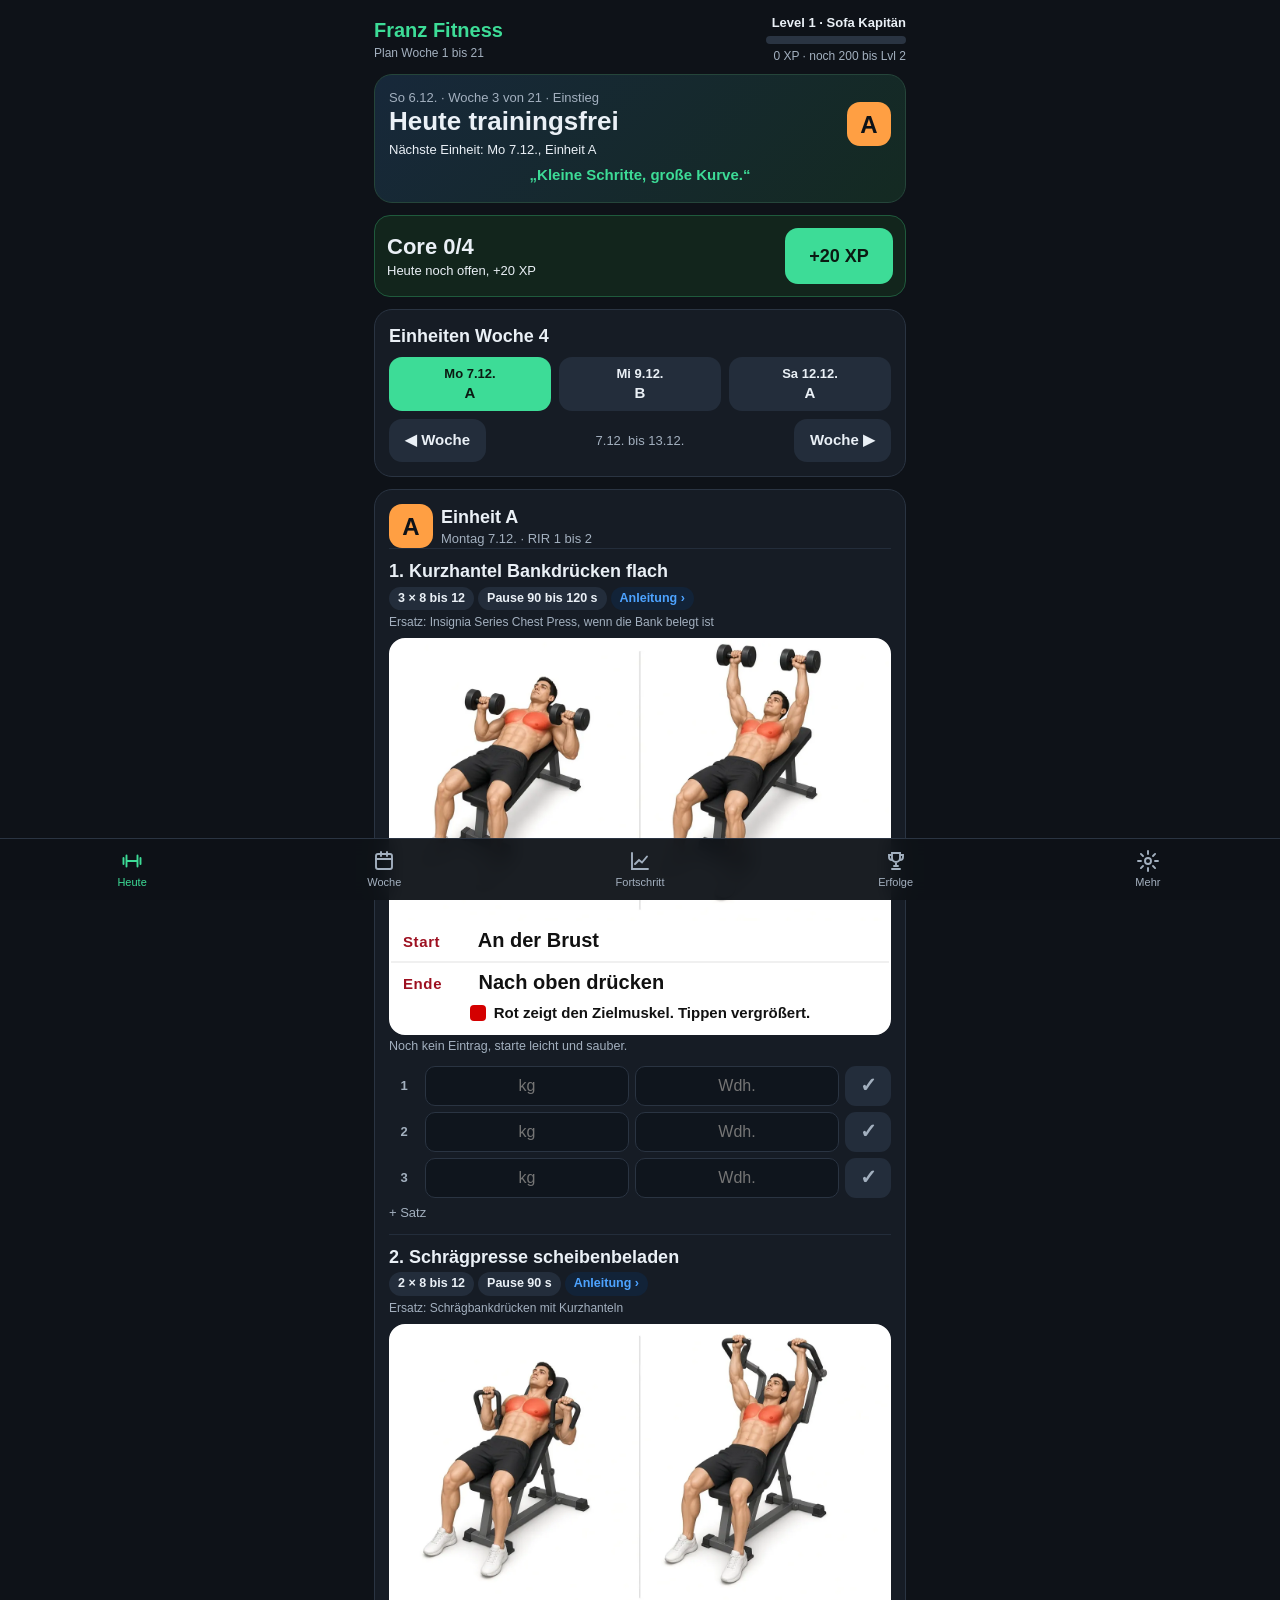
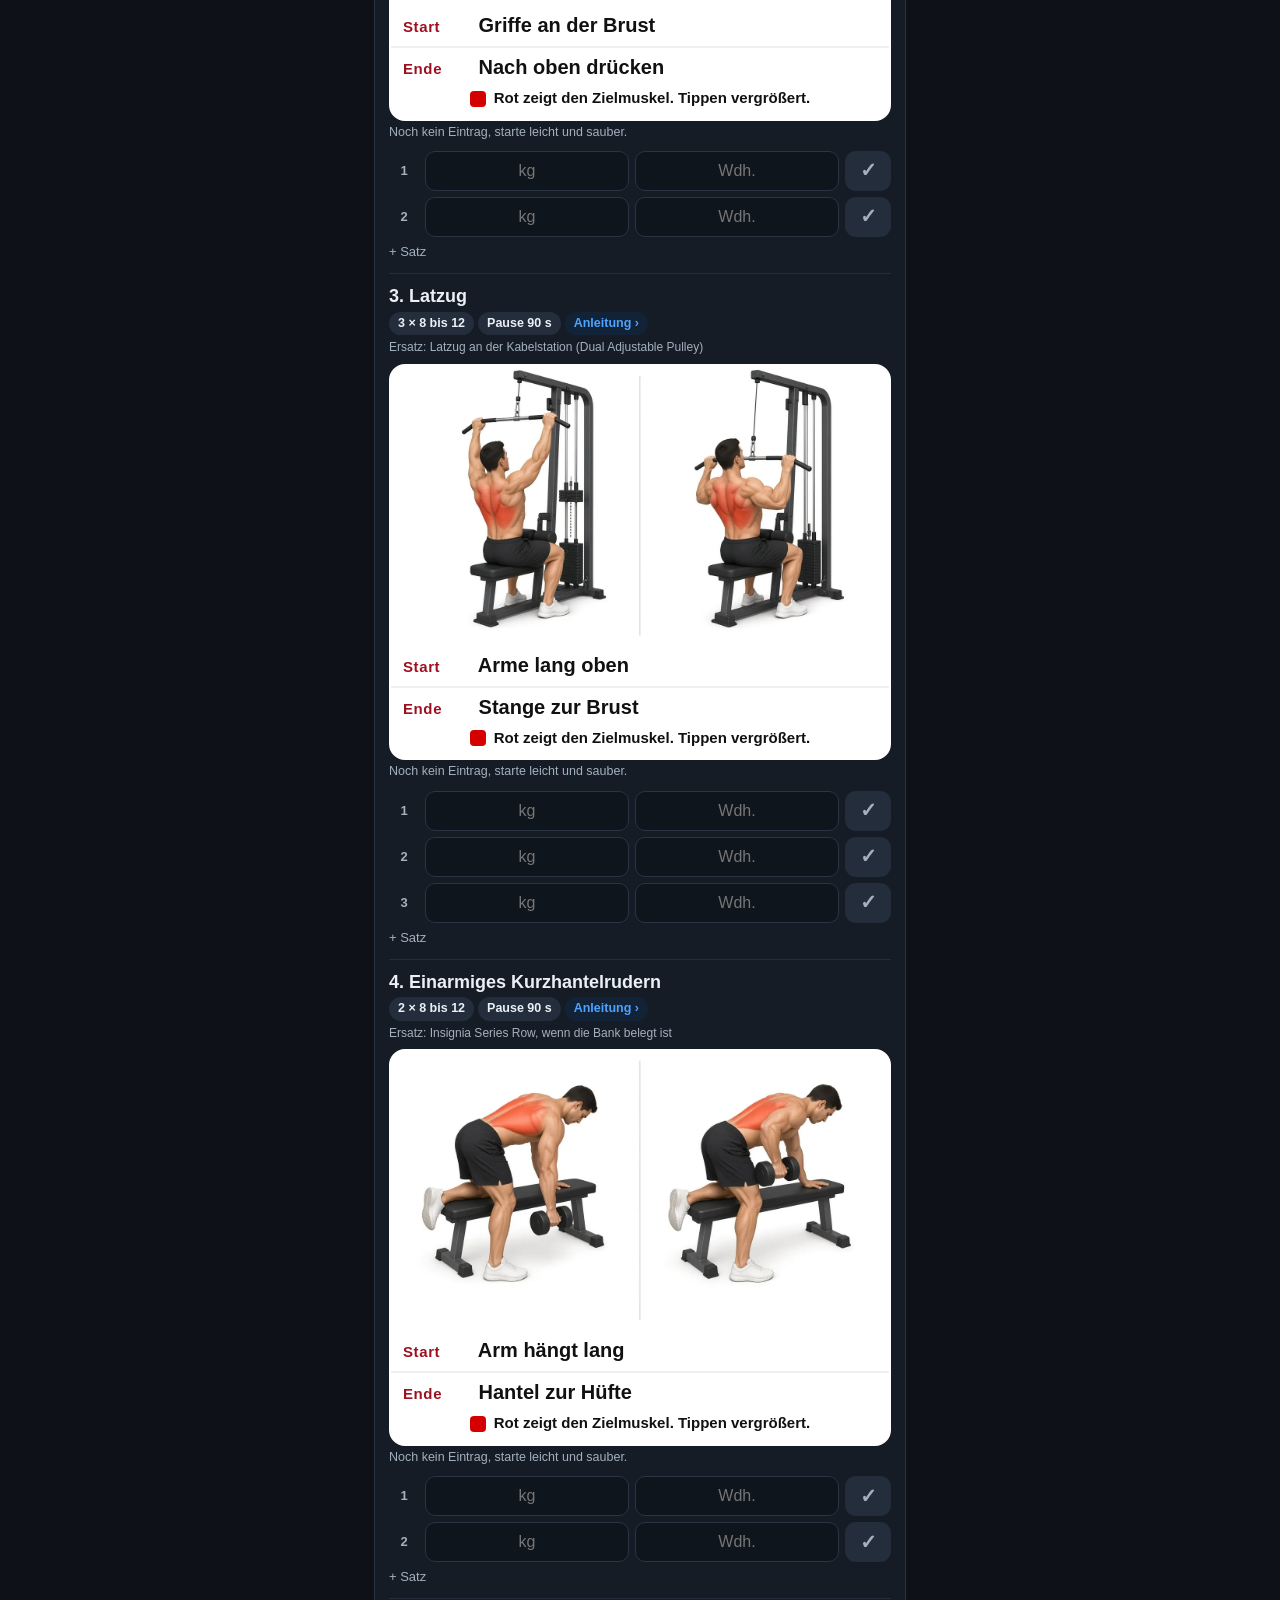
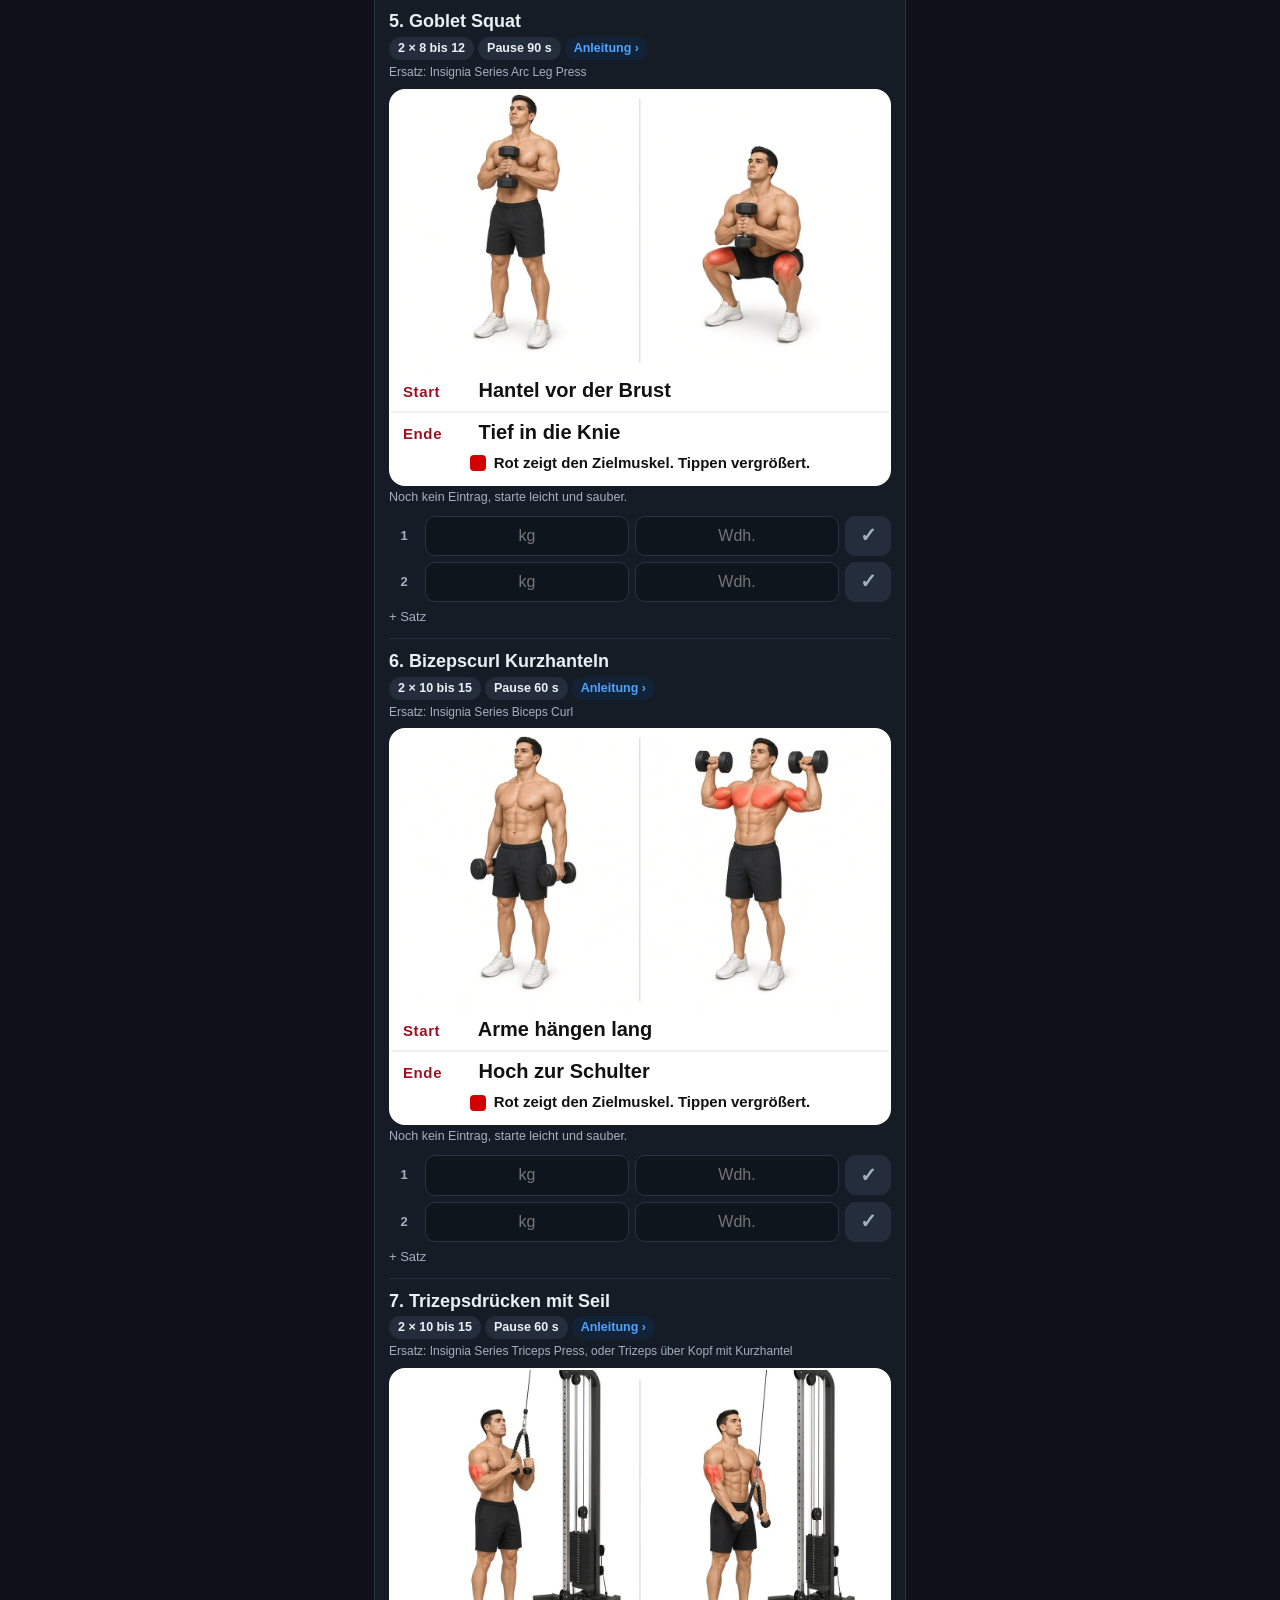
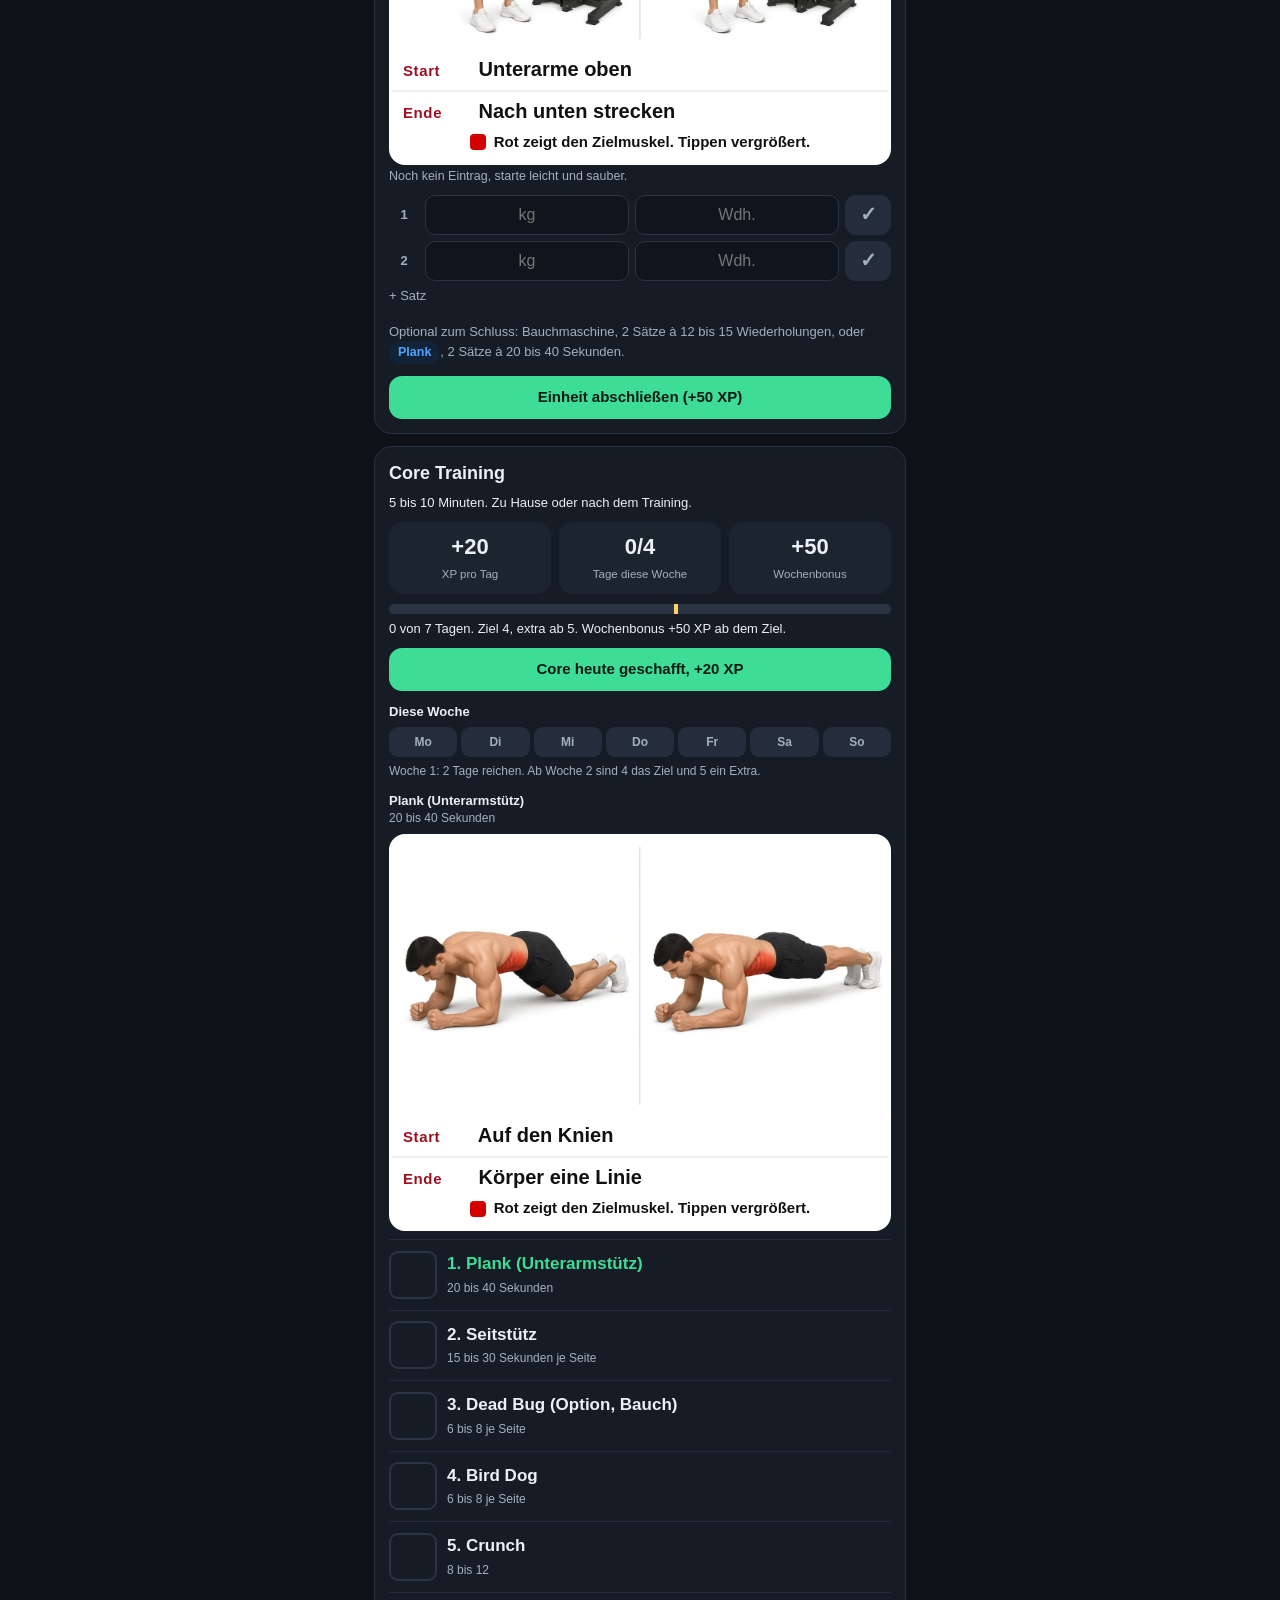
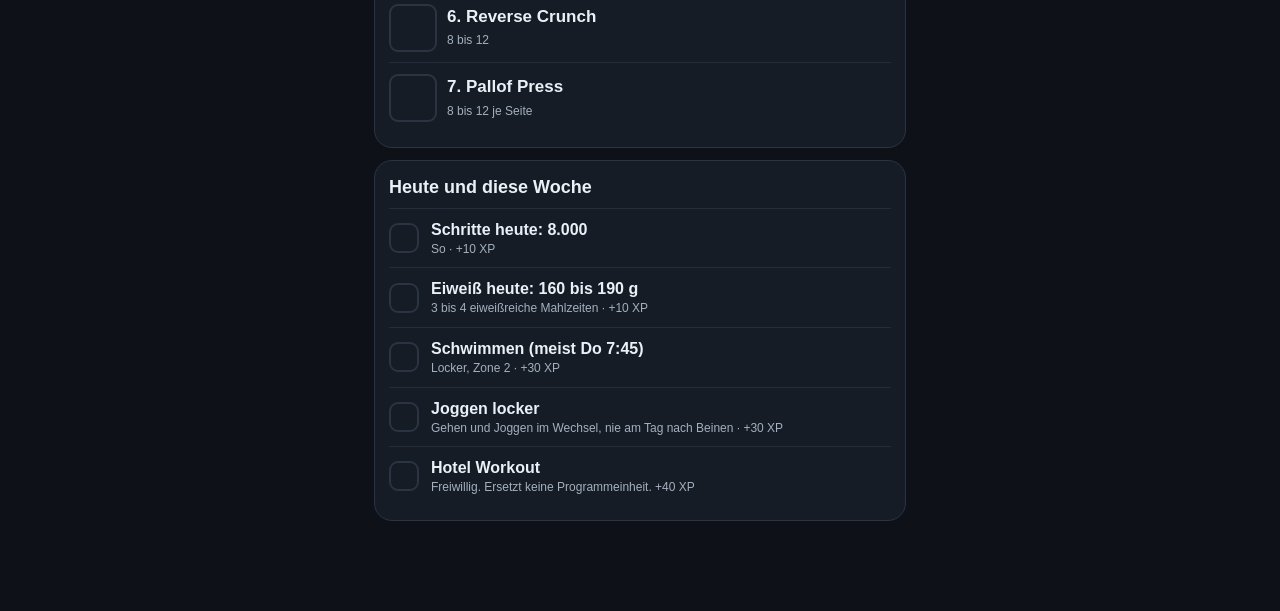
==== commit c44b3bcb: "Übungsbilder als eigene anatomische Abbildungen Die Strichfiguren sind raus. Jede Übung hat eine eig" ====
--- a/index.html
+++ b/index.html
@@ -50,7 +50,7 @@
 .exn{font-weight:800;font-size:18px;line-height:1.2}
 .figwrap{margin-top:8px;border-radius:16px;overflow:hidden;background:#fff;border:2px solid #fff}
 .figbtn{display:block;width:100%;padding:0;background:#fff;line-height:0}
-.figbtn svg,.fig{display:block;width:100%;height:auto;background:#fff}
+.figbtn img.fig,.fig{display:block;width:100%;height:auto;background:#fff}
 .cued{background:#fff;color:#111}
 .cued div{padding:8px 12px 9px;font-size:20px;font-weight:800;line-height:1.15}
 .cued b{display:inline-block;min-width:64px;margin-right:6px;color:#9d1020;font-size:15px;letter-spacing:.04em}
@@ -101,7 +101,10 @@
 .zoombar button{flex:1;min-height:52px;border-radius:12px;background:#fff;color:#111;font-weight:800;font-size:16px}
 .zoombar button.on{background:#ffe14a;color:#111}
 .zstage{flex:1;overflow:auto;background:#fff;display:flex;align-items:center;justify-content:center;touch-action:none}
-.zstage svg{width:100%;height:auto;transform-origin:center center}
+.zstage img.fig,.zstage .crop{width:100%;height:auto;transform-origin:center center;background:#fff}
+.zstage .crop{overflow:hidden}
+.zstage .crop img{width:200%;max-width:none}
+.zstage .crop.end img{margin-left:-100%}
 .zcues{background:#fff;color:#111;border-top:3px solid #111;padding-bottom:calc(8px + var(--safe-b))}
 .zcues div{padding:8px 14px;font-size:24px;font-weight:900;line-height:1.15}
 .zcues b{display:inline-block;min-width:72px;margin-right:8px;color:#9d1020;font-size:16px}
@@ -204,1250 +207,6 @@
 const EXDATA=[{"id": "brustpresse", "name": "Brustpresse Maschine (flach)", "grp": "brust", "plan": "Ersatz für Kurzhantel Bankdrücken flach", "saetze": "2 → 3", "wdh": "8 bis 12", "pause": "90 bis 120 s", "rir": "2 bis 3, ab Woche 4: 1 bis 2, Deload Woche 12: 3", "start": "Griffe auf Brusthöhe, Ellbogen gebeugt", "ende": "Arme vorn, Ellbogen nicht durchgestreckt", "punkte": ["Sitz so einstellen, dass die Griffe auf Brusthöhe sind", "Schulterblätter zurück und runter, Rücken am Polster", "Kraftvoll nach vorn drücken, Ellbogen bleiben leicht gebeugt", "2 bis 3 Sekunden kontrolliert zurück"], "fehler": ["Schultern ziehen beim Drücken nach vorn oder oben", "Gewicht knallt zurück in den Stapel"], "prim": ["chest"], "sek": ["fdelt", "triceps"], "ziel": "Brust, dazu vordere Schulter und Trizeps", "ersatz": "Das ist die Maschinen Variante, wenn die Bank belegt ist"}, {"id": "schraegbank", "name": "Schrägbankdrücken Kurzhanteln", "grp": "brust", "plan": "Einheit B1", "saetze": "2 → 3", "wdh": "8 bis 12", "pause": "90 bis 120 s", "rir": "2 bis 3, ab Woche 4: 1 bis 2, Deload Woche 12: 3", "start": "Hanteln auf Höhe der oberen Brust, Lehne 30 bis 45 Grad", "ende": "Hanteln über der oberen Brust, Arme fast gestreckt", "punkte": ["Lehne auf 30 bis 45 Grad, Füße fest am Boden", "Hanteln über der oberen Brust zusammenführen", "Kontrolliert absenken, Ellbogen bleiben unter der Hantel", "Hochdrücken, oben nicht hart durchstrecken"], "fehler": ["Bank zu steil, dann arbeitet vor allem die Schulter", "Ellbogen weit abgespreizt auf 90 Grad"], "prim": ["chest"], "sek": ["fdelt", "triceps"], "ziel": "Obere Brust, dazu vordere Schulter und Trizeps", "ersatz": "Hammer Strength Iso Lateral Incline Press, wenn die Bank belegt ist"}, {"id": "multipresse", "name": "Flachbankdrücken Multipresse", "grp": "brust", "plan": "Einheit B1", "saetze": "2 → 3", "wdh": "8 bis 12", "pause": "90 bis 120 s", "rir": "2 bis 3", "start": "Stange an der unteren Brust", "ende": "Stange über der Brust, Arme fast gestreckt", "punkte": ["Bank so stellen, dass die Stange über der unteren Brust läuft", "Sicherungshaken knapp über Brusthöhe einstellen", "Schulterblätter zusammen, Füße fest am Boden", "Stange zur unteren Brust, Unterarme senkrecht, dann hochdrücken"], "fehler": ["Stange läuft über Hals oder Gesicht", "Gesäß hebt beim Drücken von der Bank ab"], "prim": ["chest"], "sek": ["fdelt", "triceps"], "ziel": "Brust, dazu vordere Schulter und Trizeps"}, {"id": "fliegende", "name": "Butterfly", "grp": "brust", "plan": "Einheit B2", "saetze": "2", "wdh": "10 bis 15", "pause": "60 bis 90 s", "rir": "2 bis 3, ab Woche 4: 1 bis 2, Deload Woche 12: 3", "start": "Griffe seitlich auf Schulterhöhe, Arme leicht gebeugt", "ende": "Griffe treffen sich vor der Brust", "punkte": ["Sitz so einstellen, dass die Griffe auf Schulterhöhe liegen", "Arme leicht gebeugt lassen", "Vor der Brust zusammenführen und kurz halten", "Langsam öffnen, Schultern bleiben unten"], "fehler": ["Zu schwer, dann wird daraus ein Drücken", "Schultern rollen nach vorn"], "prim": ["chest"], "sek": ["fdelt"], "ziel": "Brust, dazu vordere Schulter", "ersatz": "Fliegende an der Kabelstation oder mit Kurzhanteln auf der Flachbank"}, {"id": "latzug", "name": "Latzug", "grp": "ruecken", "plan": "Einheit A3", "saetze": "2 → 3", "wdh": "8 bis 12", "pause": "90 s", "rir": "2 bis 3, ab Woche 4: 1 bis 2, Deload Woche 12: 3", "start": "Arme gestreckt über dem Kopf", "ende": "Stange vor dem Gesicht zur oberen Brust", "punkte": ["Knie fest unter das Polster", "Brust raus, nicht ins Hohlkreuz fallen", "Stange zur oberen Brust ziehen, Ellbogen nach unten", "Langsam nach oben zurück, oben strecken"], "fehler": ["Stange hinter den Kopf ziehen", "Schwung aus dem Oberkörper holen"], "prim": ["lats"], "sek": ["biceps", "traps"], "ziel": "Breiter Rückenmuskel, dazu Bizeps und oberer Rücken", "ersatz": "Latzug an der Kabelstation (Dual Adjustable Pulley)"}, {"id": "rudern", "name": "Rudern sitzend", "grp": "ruecken", "plan": "Einheit B3", "saetze": "2 → 3", "wdh": "8 bis 12", "pause": "90 s", "rir": "2 bis 3, ab Woche 4: 1 bis 2, Deload Woche 12: 3", "start": "Arme lang zum Griff, Brust am Polster", "ende": "Griffe an den Hüften, Ellbogen hinten", "punkte": ["Brustpolster so einstellen, dass du die Griffe mit langen Armen erreichst", "Fest zu den Hüften ziehen", "Kurz halten, Schultern bleiben unten", "Kontrolliert nach vorn, Oberkörper bleibt ruhig"], "fehler": ["Mit dem Oberkörper vor und zurück schwingen", "Schultern zu den Ohren hochziehen"], "prim": ["lats", "traps"], "sek": ["biceps"], "ziel": "Mittlerer und breiter Rücken, dazu Bizeps", "ersatz": "Einarmiges Kurzhantelrudern, wenn die Maschine belegt ist"}, {"id": "deadbug", "name": "Dead Bug (Option, Bauch)", "grp": "ruecken", "plan": "Core Training und optional nach Einheit A", "saetze": "1", "wdh": "6 bis 8 je Seite", "pause": "45 s", "rir": "sauber", "start": "Rückenlage, Arme hoch, Beine im 90 Grad Winkel", "ende": "Arm nach hinten, Gegenbein nach vorn strecken", "punkte": ["Unteren Rücken flach auf die Matte drücken", "Arm und Gegenbein langsam strecken", "Ausatmen, Bauch bleibt fest", "Zurück in die Mitte, Seite wechseln"], "fehler": ["Hohlkreuz, der untere Rücken hebt ab", "Zu schnell, ohne Kontrolle"], "prim": ["abs"], "sek": [], "ziel": "Gerader und tiefer Bauch (Rumpfstabilität)"}, {"id": "bizeps", "name": "Bizepscurl Kurzhanteln", "grp": "arme", "plan": "Einheit A6", "saetze": "2", "wdh": "10 bis 15", "pause": "60 s", "rir": "2 bis 3, ab Woche 4: 1 bis 2, Deload Woche 12: 3", "start": "Arme hängen gestreckt", "ende": "Hanteln auf Schulterhöhe", "punkte": ["Aufrecht stehen oder sitzen, Ellbogen fest am Körper", "Nicht schwingen", "Oben kurz halten", "Hanteln langsam ablassen"], "fehler": ["Schwung mit dem Oberkörper", "Ellbogen wandern nach vorn"], "prim": ["biceps"], "sek": [], "ziel": "Bizeps", "ersatz": "Insignia Series Biceps Curl"}, {"id": "hammer", "name": "Hammercurl Kurzhanteln", "grp": "arme", "plan": "Einheit B6", "saetze": "2", "wdh": "10 bis 15", "pause": "60 s", "rir": "2 bis 3, ab Woche 4: 1 bis 2, Deload Woche 12: 3", "start": "Neutralgriff, Daumen nach vorn", "ende": "Hanteln auf Schulterhöhe, Daumen oben", "punkte": ["Daumen zeigen nach oben", "Ellbogen fest am Körper", "Hanteln wie einen Hammer führen, nicht schwingen", "Langsam ablassen"], "fehler": ["Handgelenk knickt ab", "Zu schwer, dann schwingt der Rücken mit"], "prim": ["biceps"], "sek": [], "ziel": "Bizeps und Unterarm (Brachialis)", "ersatz": "Hammercurl mit Seil an der Kabelstation"}, {"id": "trizeps_seil", "name": "Trizepsdrücken mit Seil", "grp": "arme", "plan": "Einheit A7", "saetze": "2", "wdh": "10 bis 15", "pause": "60 s", "rir": "2 bis 3, ab Woche 4: 1 bis 2, Deload Woche 12: 3", "start": "Seil auf Brusthöhe, Ellbogen 90 Grad", "ende": "Arme unten gestreckt, Seil auseinander", "punkte": ["Rolle ganz oben, Seil einhängen", "Ellbogen fest am Körper", "Nur die Unterarme strecken", "Langsam zurück, Schultern bleiben unten"], "fehler": ["Ellbogen wandern nach vorn und hinten", "Mit dem Körpergewicht runterdrücken"], "prim": ["triceps"], "sek": [], "ziel": "Trizeps", "ersatz": "Insignia Series Triceps Press, oder Trizeps über Kopf mit Kurzhantel"}, {"id": "trizeps_ueberkopf", "name": "Trizeps Überkopf am Kabel", "grp": "arme", "plan": "Einheit B7", "saetze": "2", "wdh": "10 bis 15", "pause": "60 s", "rir": "2 bis 3", "start": "Rücken zum Kabel, Seil hinter dem Kopf", "ende": "Arme nach vorn oben gestreckt", "punkte": ["Rücken zum Kabelturm, Ausfallschritt", "Ellbogen zeigen nach vorn und bleiben fix", "Unterarme nach vorn oben strecken", "Rippen unten halten, langsam zurück"], "fehler": ["Hohlkreuz statt fester Rumpf", "Oberarme bewegen sich mit"], "prim": ["triceps"], "sek": [], "ziel": "Trizeps, vor allem langer Kopf"}, {"id": "beinpresse", "name": "Beinpresse", "grp": "beine", "plan": "Einheit A4", "saetze": "2", "wdh": "10 bis 12", "pause": "90 s", "rir": "2 bis 3", "start": "Knie ca. 90 Grad, Rücken am Polster", "ende": "Beine gestreckt, Knie locker", "punkte": ["Füße schulterbreit mittig auf der Platte", "Knie folgen den Fußspitzen", "Nur so tief, wie der untere Rücken am Polster bleibt", "Oben Knie nicht durchschlagen"], "fehler": ["Zu tief, das Becken rollt ein", "Knie fallen nach innen"], "prim": ["quads", "glutes"], "sek": ["hams"], "ziel": "Vorderer Oberschenkel und Gesäß"}, {"id": "goblet", "name": "Goblet Squat", "grp": "beine", "plan": "Einheit A5", "saetze": "2", "wdh": "8 bis 12", "pause": "90 s", "rir": "2 bis 3, ab Woche 4: 1 bis 2, Deload Woche 12: 3", "start": "Aufrecht, Hantel vor der Brust", "ende": "Oberschenkel etwa waagrecht", "punkte": ["Hantel fest vor der Brust", "Fersen am Boden, Knie in Fußrichtung", "Kontrolliert tief und wieder hoch", "Rücken bleibt neutral"], "fehler": ["Fersen heben ab", "Rücken rundet sich unten"], "prim": ["quads", "glutes"], "sek": ["abs"], "ziel": "Vorderer Oberschenkel und Gesäß", "ersatz": "Insignia Series Arc Leg Press"}, {"id": "rdl", "name": "Rumänisches Kreuzheben", "grp": "beine", "plan": "Einheit B5", "saetze": "2", "wdh": "8 bis 12", "pause": "90 s", "rir": "2 bis 3, ab Woche 4: 1 bis 2, Deload Woche 12: 3", "start": "Aufrecht, Hanteln vor den Oberschenkeln", "ende": "Hüfte hinten, Rücken gerade, Hanteln unter dem Knie", "punkte": ["Knie leicht gebeugt", "Hanteln eng an den Beinen", "Hüfte nach hinten, Rücken gerade", "Dehnung hinten in den Oberschenkeln, dann Hüfte nach vorn"], "fehler": ["Runder Rücken", "Daraus wird eine Kniebeuge"], "prim": ["hams", "glutes"], "sek": ["traps"], "ziel": "Hinterer Oberschenkel und Gesäß", "ersatz": "Insignia Series Seated Leg Curl"}, {"id": "hipthrust", "name": "Hip Thrust (Option statt RDL)", "grp": "beine", "plan": "Option, nicht im Standardplan", "saetze": "2", "wdh": "10 bis 12", "pause": "90 s", "rir": "2 bis 3", "start": "Gesäß unten, Schulterblätter an der Bank", "ende": "Hüfte oben, Körper wie ein Tisch", "punkte": ["Schulterblätter an der Bankkante, Füße hüftbreit", "Stange mit Polster auf der Hüfte", "Hüfte hochdrücken, Schienbeine oben senkrecht", "Oben Gesäß anspannen, Kinn leicht zur Brust"], "fehler": ["Hohlkreuz oben statt Gesäß", "Füße zu weit weg, dann zieht es hinten am Oberschenkel"], "prim": ["glutes"], "sek": ["hams"], "ziel": "Gesäß, dazu hinterer Oberschenkel"}, {"id": "liegestuetz", "name": "Liegestütze", "grp": "hotel", "plan": "Hotel Workout", "saetze": "3 Runden", "wdh": "8 bis 15", "pause": "45 bis 60 s", "rir": "1 bis 2", "start": "Arme gestreckt, Körper in einer Linie", "ende": "Brust knapp über dem Boden", "punkte": ["Hände etwas breiter als die Schultern", "Bauch und Gesäß fest, Körper bleibt gerade", "Ellbogen ca. 45 Grad nach hinten", "Zu schwer: Hände auf Bett oder Tisch"], "fehler": ["Hüfte hängt durch", "Nur halbe Bewegung oben"], "prim": ["chest"], "sek": ["triceps", "fdelt"], "ziel": "Brust, dazu Trizeps und Schulter"}, {"id": "bandrudern", "name": "Rudern mit Band oder Handtuch", "grp": "hotel", "plan": "Hotel Workout", "saetze": "3 Runden", "wdh": "10 bis 15", "pause": "45 bis 60 s", "rir": "1 bis 2", "start": "Arme vorn gestreckt", "ende": "Hände an den unteren Rippen", "punkte": ["Band sicher in der geschlossenen Tür oder am Pfosten", "Aufrecht stehen, Knie leicht gebeugt", "Ellbogen nach hinten, Schulterblätter zusammen", "Handtuch Variante: um Türgriff, nach hinten lehnen und heranziehen"], "fehler": ["Band an einer Tür, die aufgehen kann", "Schultern ziehen hoch"], "prim": ["lats", "traps"], "sek": ["biceps"], "ziel": "Oberer und breiter Rücken"}, {"id": "kniebeuge", "name": "Kniebeugen", "grp": "hotel", "plan": "Hotel Workout", "saetze": "3 Runden", "wdh": "12 bis 15", "pause": "45 bis 60 s", "rir": "1 bis 2", "start": "Aufrecht, Füße schulterbreit", "ende": "Oberschenkel etwa waagrecht, Arme vorn", "punkte": ["Fersen bleiben am Boden", "Hüfte nach hinten unten, Brust bleibt oben", "Knie in Zehenrichtung", "Optional Kurzhantel vor der Brust (wie Goblet Squat)"], "fehler": ["Knie fallen nach innen", "Rücken rundet sich"], "prim": ["quads", "glutes"], "sek": [], "ziel": "Oberschenkel und Gesäß"}, {"id": "plank", "name": "Plank (Unterarmstütz)", "grp": "hotel", "plan": "Core Training, Hotel und optional nach Einheit A", "saetze": "1", "wdh": "20 bis 40 s", "wl": "Halten", "pause": "45 bis 60 s", "rir": "sauber", "start": "Einstieg auf Knien und Unterarmen", "ende": "Körper eine Linie von Kopf bis Ferse", "punkte": ["Ellbogen unter den Schultern", "Bauch und Gesäß anspannen", "Ruhig weiteratmen", "Halten, solange die Linie sauber bleibt"], "fehler": ["Hüfte hängt durch oder ragt hoch"], "prim": ["abs"], "sek": ["fdelt"], "ziel": "Bauch und Rumpf"}, {"id": "kh_bank", "name": "Kurzhantel Bankdrücken flach", "grp": "brust", "plan": "Einheit A1", "saetze": "2 → 3", "wdh": "8 bis 12", "pause": "90 bis 120 s", "rir": "2 bis 3, ab Woche 4: 1 bis 2, Deload Woche 12: 3", "ersatz": "Insignia Series Chest Press, wenn die Bank belegt ist", "start": "Auf der Flachbank, Hanteln auf Brusthöhe, Ellbogen gebeugt", "ende": "Hanteln über der Brust, Ellbogen nicht durchgestreckt", "punkte": ["Schulterblätter fest auf der Bank", "Hanteln kontrolliert auf Brusthöhe senken", "Handgelenke fest, nicht abfedern", "Gleichmäßig nach oben drücken"], "fehler": ["Hanteln knallen auf die Brust", "Ellbogen auf 90 Grad abgespreizt, Schultern rollen nach vorn"], "prim": ["chest"], "sek": ["fdelt", "triceps"], "ziel": "Brust, dazu vordere Schulter und Trizeps"}, {"id": "hs_schraeg", "name": "Schrägpresse scheibenbeladen", "grp": "brust", "plan": "Einheit A2", "saetze": "2", "wdh": "8 bis 12", "pause": "90 s", "rir": "2 bis 3, ab Woche 4: 1 bis 2, Deload Woche 12: 3", "ersatz": "Schrägbankdrücken mit Kurzhanteln", "start": "Sitz und Griffe auf Höhe der oberen Brust, Ellbogen gebeugt", "ende": "Arme nach oben vorn, beide Seiten gleich hoch", "punkte": ["Mit wenig Scheiben starten", "Sitz und Griffe auf Höhe der oberen Brust", "Beide Arme gleichmäßig drücken", "Kontrolliert zurück, nicht fallen lassen"], "fehler": ["Eine Seite zieht deutlich stärker", "Schultern heben zu den Ohren"], "prim": ["chest"], "sek": ["fdelt", "triceps"], "ziel": "Obere Brust an der Hammer Strength Schrägpresse, dazu vordere Schulter und Trizeps"}, {"id": "kh_rudern", "name": "Einarmiges Kurzhantelrudern", "grp": "ruecken", "plan": "Einheit A4", "saetze": "2", "wdh": "8 bis 12", "pause": "90 s", "rir": "2 bis 3, ab Woche 4: 1 bis 2, Deload Woche 12: 3", "ersatz": "Insignia Series Row, wenn die Bank belegt ist", "start": "Eine Hand und ein Knie auf der Bank, Hantel hängt nach unten", "ende": "Hantel am Hüftknochen, Ellbogen hinten, Schulter unten", "punkte": ["Rücken gerade, nicht rund", "Hantel zum Hüftknochen ziehen", "Schulter unten lassen", "Langsam ablassen, Seite wechseln"], "fehler": ["Oberkörper dreht mit", "Schulter zieht nach oben zum Ohr"], "prim": ["lats"], "sek": ["biceps", "traps"], "ziel": "Breiter Rückenmuskel, dazu Bizeps und oberer Rücken"}, {"id": "seitheben", "name": "Seitheben Kurzhanteln", "grp": "schulter", "plan": "Einheit B4", "saetze": "2", "wdh": "10 bis 15", "pause": "60 s", "rir": "2 bis 3, ab Woche 4: 1 bis 2, Deload Woche 12: 3", "ersatz": "Seitheben an der Kabelstation (Dual Adjustable Pulley)", "start": "Aufrecht, Hanteln seitlich an den Oberschenkeln", "ende": "Arme seitlich auf Schulterhöhe, Ellbogen leicht gebeugt", "punkte": ["Arme leicht gebeugt", "Nur bis Schulterhöhe heben", "Kein Schwung aus dem Oberkörper", "Langsam ablassen"], "fehler": ["Zu hoch über die Schulter", "Schwung aus der Hüfte oder den Knien"], "prim": ["mdelt"], "sek": [], "ziel": "Seitliche Schulter"}, {"id": "trizeps_strecker", "name": "Trizepsstrecker", "grp": "arme", "plan": "Einheit B7", "saetze": "2", "wdh": "10 bis 15", "pause": "60 s", "rir": "2 bis 3, ab Woche 4: 1 bis 2, Deload Woche 12: 3", "ersatz": "Trizeps über Kopf an der Kabelstation", "start": "Oberarme auf dem Polster, Unterarme angewinkelt", "ende": "Unterarme gestreckt, Oberarme bleiben liegen", "punkte": ["Ellbogen auf Höhe der Drehachse", "Oberarme fest auf dem Polster", "Nur die Unterarme strecken", "Langsam zurückbeugen"], "fehler": ["Oberarme heben vom Polster ab", "Mit dem Oberkörper nachhelfen"], "prim": ["triceps"], "sek": [], "ziel": "Trizeps an der Insignia Series Triceps Extension"}, {"id": "seitstutz", "name": "Seitstütz", "grp": "core", "plan": "Core Training", "saetze": "1", "wdh": "15 bis 30 s je Seite", "wl": "Halten", "pause": "kurz", "rir": "sauber", "start": "Unterarm unter der Schulter, Knie oder Füße am Boden", "ende": "Hüfte hoch, Körper eine Linie, Bauch fest", "punkte": ["Ellbogen unter der Schulter", "Hüfte hochschieben, nicht hängen lassen", "Oben ruhig atmen", "Seite wechseln"], "fehler": ["Hüfte sackt nach unten", "Kopf hängt in den Nacken"], "prim": ["obliques", "abs"], "sek": [], "ziel": "Seitliche Bauchmuskeln und Rumpf"}, {"id": "birddog", "name": "Bird Dog", "grp": "core", "plan": "Core Training", "saetze": "1", "wdh": "6 bis 8 je Seite", "pause": "kurz", "rir": "sauber", "start": "Auf Händen und Knien, Rücken gerade", "ende": "Ein Arm nach vorn, das Gegenbein nach hinten", "punkte": ["Hände unter den Schultern, Knie unter der Hüfte", "Bauch fest, Becken bleibt ruhig", "Arm und Gegenbein langsam strecken", "Kurz halten, dann Seite wechseln"], "fehler": ["Das Becken kippt zur Seite", "Hohlkreuz, statt den Bauch festzuhalten"], "prim": ["abs", "erectors", "glutes"], "sek": [], "ziel": "Tiefer Bauch, Rücken und Gesäß"}, {"id": "crunch", "name": "Crunch", "grp": "core", "plan": "Core Training", "saetze": "1", "wdh": "8 bis 12", "pause": "kurz", "rir": "sauber", "start": "Rücken liegt, Knie gebeugt, Füße am Boden", "ende": "Schultern heben ein Stück vom Boden ab", "punkte": ["Unteren Rücken am Boden lassen", "Nur die Schultern anheben, nicht aufrichten", "Ausatmen beim Hochgehen", "Langsam wieder ablegen"], "fehler": ["Am Kopf ziehen", "Schwung aus der Hüfte"], "prim": ["abs"], "sek": [], "ziel": "Gerader Bauchmuskel"}, {"id": "revcrunch", "name": "Reverse Crunch", "grp": "core", "plan": "Core Training", "saetze": "1", "wdh": "8 bis 12", "pause": "kurz", "rir": "sauber", "start": "Rücken liegt, Beine oben angewinkelt", "ende": "Hüfte hebt leicht vom Boden, Knie zur Brust", "punkte": ["Hände neben dem Körper oder leicht unter dem Becken", "Knie bleiben gebeugt", "Nur die Hüfte einrollen, nicht schwingen", "Langsam wieder ablassen, Rücken bleibt flach"], "fehler": ["Beine schwingen weit hoch", "Der untere Rücken hebt unkontrolliert ab"], "prim": ["abs"], "sek": [], "ziel": "Unterer Anteil des geraden Bauchmuskels"}, {"id": "pallof", "name": "Pallof Press", "grp": "core", "plan": "Core Training", "saetze": "1", "wdh": "8 bis 12 je Seite", "pause": "kurz", "rir": "sauber", "start": "Seitlich zum Kabel oder Band, Hände an der Brust", "ende": "Arme nach vorn strecken, Rumpf dreht nicht mit", "punkte": ["Kabel oder Band etwa auf Brusthöhe", "Zu Hause geht ein Band in der Tür", "Bauch fest, Knie leicht gebeugt", "Arme strecken und langsam zurück, Seite wechseln"], "fehler": ["Der Oberkörper dreht zum Zug hin", "Die Schultern ziehen hoch"], "prim": ["abs", "obliques"], "sek": [], "ziel": "Bauch und seitliche Rumpfmuskeln, ohne sich zu drehen", "ersatz": "Band in der Tür, wenn kein Kabel da ist"}];
 const FALLBACK=["deadbug", "multipresse"];
 "use strict";
-/* Eigene schematische Übungsfiguren. Keine Fotos, keine fremden Vorlagen. */
-const FIG = (function () {
-  const RED = "#d40000";
-  const RED2 = "#ff6a3d";
-  const SKIN = "#f6d0ae";
-  const SKIN2 = "#e7b48e";
-  const LINE = "#1b130f";
-  const HAIR = "#241c16";
-  const SHORTS = "#1a1a1a";
-  const SHOE = "#f4f4f4";
-  const GEAR = "#2a2a2a";
-  const PAD = "#3c3c3c";
-
-  const r = n => Math.round(n * 10) / 10;
-  const add = (a, b) => [a[0] + b[0], a[1] + b[1]];
-  const sub = (a, b) => [a[0] - b[0], a[1] - b[1]];
-  const mul = (a, s) => [a[0] * s, a[1] * s];
-  const len = a => Math.hypot(a[0], a[1]);
-  const norm = a => { const l = len(a) || 1; return [a[0] / l, a[1] / l]; };
-  const lerp = (a, b, t) => [a[0] + (b[0] - a[0]) * t, a[1] + (b[1] - a[1]) * t];
-
-  function snapPerp(a, b, prefer) {
-    const u = norm(sub(b, a));
-    const p = [-u[1], u[0]];
-    const pref = norm(prefer && len(prefer) ? prefer : [1, 0]);
-    const sign = p[0] * pref[0] + p[1] * pref[1] >= 0 ? 1 : -1;
-    return [p[0] * sign, p[1] * sign];
-  }
-
-  function bone(a, b, w, color) {
-    return `<line x1="${r(a[0])}" y1="${r(a[1])}" x2="${r(b[0])}" y2="${r(b[1])}" stroke="${LINE}" stroke-width="${r(w + 5)}" stroke-linecap="round"/>` +
-      `<line x1="${r(a[0])}" y1="${r(a[1])}" x2="${r(b[0])}" y2="${r(b[1])}" stroke="${color}" stroke-width="${r(w)}" stroke-linecap="round"/>`;
-  }
-  function circ(c, rad, fill, stroke) {
-    return `<circle cx="${r(c[0])}" cy="${r(c[1])}" r="${r(rad)}" fill="${fill}" stroke="${stroke || LINE}" stroke-width="2.4"/>`;
-  }
-  function ell(c, rx, ry, deg, fill, stroke) {
-    return `<ellipse cx="${r(c[0])}" cy="${r(c[1])}" rx="${r(rx)}" ry="${r(ry)}" fill="${fill}" stroke="${stroke || "#7a0000"}" stroke-width="2" transform="rotate(${r(deg)} ${r(c[0])} ${r(c[1])})"/>`;
-  }
-  function band(a, b, dir, dist, w, color, t0, t1) {
-    const a2 = add(lerp(a, b, t0), mul(dir, dist));
-    const b2 = add(lerp(a, b, t1), mul(dir, dist));
-    return bone(a2, b2, w, color);
-  }
-  function poly(pts, fill, stroke) {
-    return `<polygon points="${pts.map(p => r(p[0]) + "," + r(p[1])).join(" ")}" fill="${fill}" stroke="${stroke || LINE}" stroke-width="3" stroke-linejoin="round"/>`;
-  }
-
-  function torso(hip, sh, front) {
-    const u = norm(sub(sh, hip));
-    const L = len(sub(sh, hip)) || 1;
-    const back = mul(front, -1);
-    const rows = [[0.02, 22, 18], [0.42, 16, 15], [0.72, 18, 16], [1, 24, 18]];
-    const pf = rows.map(([t, wf]) => add(add(hip, mul(u, L * t)), mul(front, wf)));
-    const pb = rows.map(([t, , wb]) => add(add(hip, mul(u, L * t)), mul(back, wb))).reverse();
-    return poly(pf.concat(pb), SKIN, LINE);
-  }
-
-  function head(hc, face, up) {
-    const hairC = add(hc, add(mul(up, 4), mul(face, -6)));
-    const ear = add(hc, add(mul(face, -2), mul(up, -4)));
-    const eye = add(hc, add(mul(face, 9), mul(up, -2)));
-    const n1 = add(hc, add(mul(face, 14), mul(up, -6)));
-    const n2 = add(hc, add(mul(face, 24), mul(up, -12)));
-    const ang = Math.atan2(up[1], up[0]) * 180 / Math.PI;
-    return circ(hairC, 23, HAIR, HAIR) + circ(hc, 22, SKIN) +
-      ell(ear, 5.5, 8, ang, SKIN, LINE) +
-      circ(eye, 2.6, "#140e0c", "#140e0c") +
-      `<line x1="${r(n1[0])}" y1="${r(n1[1])}" x2="${r(n2[0])}" y2="${r(n2[1])}" stroke="${LINE}" stroke-width="3.2" stroke-linecap="round"/>`;
-  }
-
-  function shoe(ankle, toe) {
-    const back = add(ankle, mul(norm(sub(ankle, toe)), 10));
-    const soleA = add(back, [0, 5]);
-    const soleB = add(toe, [0, 4]);
-    return bone(back, toe, 13, SHOE) +
-      `<line x1="${r(soleA[0])}" y1="${r(soleA[1])}" x2="${r(soleB[0])}" y2="${r(soleB[1])}" stroke="#222" stroke-width="3.5" stroke-linecap="round"/>`;
-  }
-
-  function dumbbell(x, y, mode) {
-    if (mode === "hammer") {
-      return `<line x1="${r(x)}" y1="${r(y - 20)}" x2="${r(x)}" y2="${r(y + 20)}" stroke="#c8c8c8" stroke-width="5" stroke-linecap="round"/>` +
-        `<line x1="${r(x - 14)}" y1="${r(y - 16)}" x2="${r(x + 14)}" y2="${r(y - 16)}" stroke="#111" stroke-width="9" stroke-linecap="round"/>` +
-        `<line x1="${r(x - 14)}" y1="${r(y + 16)}" x2="${r(x + 14)}" y2="${r(y + 16)}" stroke="#111" stroke-width="9" stroke-linecap="round"/>`;
-    }
-    return `<line x1="${r(x - 12)}" y1="${r(y)}" x2="${r(x + 14)}" y2="${r(y)}" stroke="#bdbdbd" stroke-width="5" stroke-linecap="round"/>` +
-      circ([x - 8, y], 13, "#161616", "#000") + circ([x + 8, y], 13, "#0c0c0c", "#000") +
-      `<circle cx="${r(x + 8)}" cy="${r(y)}" r="4.5" fill="#d5d5d5"/>`;
-  }
-
-  function person(o) {
-    const hip = o.hip, sh = o.shoulder;
-    const headUp = norm(sub(sh, hip));
-    const frontRaw = norm(o.front || [1, 0]);
-    const front = snapPerp(hip, sh, frontRaw);
-    const back = mul(front, -1);
-    const legPrefer = norm(o.legFront || frontRaw);
-    const peek = add(mul(back, 10), mul(headUp, 8));
-    const hc = add(add(sh, mul(headUp, 38)), mul(front, 2));
-    const legs = o.legs || [];
-    const arms = o.arms || [];
-    const resolved = [];
-    let s = "";
-
-    function drawLeg(leg, color) {
-      const ghost = !!leg.ghost;
-      const knee = ghost ? add(leg.knee, peek) : leg.knee;
-      const ankle = ghost ? add(leg.ankle, peek) : leg.ankle;
-      const toe = ghost ? add(leg.toe || add(leg.ankle, [26, 10]), peek) : (leg.toe || add(leg.ankle, [26, 10]));
-      resolved.push({ kind: "leg", leg, hip, knee, ankle, toe });
-      return bone(hip, knee, leg.thin ? 14 : 20, color) + bone(knee, ankle, leg.thin ? 10 : 13, color) + shoe(ankle, toe);
-    }
-    function drawArm(arm, color) {
-      const ghost = !!arm.ghost;
-      const elbow = ghost ? add(arm.elbow, peek) : arm.elbow;
-      const hand = ghost ? add(arm.hand, peek) : arm.hand;
-      resolved.push({ kind: "arm", arm, sh, elbow, hand });
-      return bone(sh, elbow, 15, color) + bone(elbow, hand, 11, color) + circ(hand, 8, color);
-    }
-
-    legs.filter(l => l.far).forEach(l => { s += drawLeg(l, SKIN2); });
-    arms.filter(a => a.far).forEach(a => { s += drawArm(a, SKIN2); });
-    s += torso(hip, sh, front);
-    legs.filter(l => !l.far).forEach(l => { s += drawLeg(l, SKIN); });
-    s += circ(hip, 22, SHORTS, "#000");
-    resolved.filter(x => x.kind === "leg").forEach(x => {
-      s += bone(hip, lerp(hip, x.knee, 0.46), 22, SHORTS);
-    });
-    arms.filter(a => !a.far).forEach(a => { s += drawArm(a, SKIN); });
-    s += bone(sh, add(sh, mul(headUp, 14)), 13, SKIN);
-    s += head(hc, front, headUp);
-
-    const muscles = o.muscles || [];
-    const primary = muscles[0];
-    const col = m => m === primary ? RED : RED2;
-    const ang = Math.atan2(sh[1] - hip[1], sh[0] - hip[0]) * 180 / Math.PI;
-    const has = m => muscles.indexOf(m) >= 0;
-    if (has("chest")) s += ell(add(lerp(sh, hip, 0.28), mul(front, 8)), 16, 13, ang, col("chest"));
-    if (has("abs")) s += ell(add(lerp(sh, hip, 0.64), mul(front, 9)), 11, 16, ang, col("abs"));
-    if (has("obliques")) s += ell(add(lerp(sh, hip, 0.56), mul(front, 8)), 14, 16, ang, col("obliques"));
-    if (has("lats")) s += ell(add(lerp(sh, hip, 0.4), mul(back, 11)), 16, 26, ang, col("lats"));
-    if (has("traps")) s += ell(add(sh, add(mul(back, 4), mul(headUp, 8))), 12, 9, ang, col("traps"));
-    if (has("erectors")) s += band(hip, sh, back, 6, 9, col("erectors"), 0.08, 0.72);
-    if (has("glutes")) s += circ(add(hip, add(mul(back, 12), mul(headUp, -2))), 13, col("glutes"));
-    if (has("fdelt")) s += circ(add(sh, mul(front, 12)), 9, col("fdelt"));
-    if (has("rdelt")) s += circ(add(sh, mul(back, 11)), 9, col("rdelt"));
-    if (has("mdelt")) s += circ(add(sh, mul(headUp, 12)), 9, col("mdelt"));
-
-    resolved.forEach(part => {
-      if (part.arm && part.arm.work === false) return;
-      if (part.leg && part.leg.work === false) return;
-      if (part.kind === "arm") {
-        const dir = snapPerp(part.sh, part.elbow, front);
-        if (has("biceps")) s += band(part.sh, part.elbow, dir, 5, 8, col("biceps"), 0.18, 0.78);
-        if (has("triceps")) s += band(part.sh, part.elbow, mul(dir, -1), 5, 8, col("triceps"), 0.16, 0.8);
-      } else {
-        const dir = snapPerp(part.hip, part.knee, legPrefer);
-        if (has("quads")) s += band(part.hip, part.knee, dir, 6, 10, col("quads"), 0.4, 0.9);
-        if (has("hams")) s += band(part.hip, part.knee, mul(dir, -1), 6, 10, col("hams"), 0.38, 0.88);
-      }
-    });
-    resolved.forEach(part => {
-      if (part.kind === "arm" && part.arm.db) s += dumbbell(part.hand[0], part.hand[1], part.arm.db);
-    });
-    return s;
-  }
-
-  function personFront(o) {
-    const cx = o.cx, sw = o.sw || 30, hw = o.hw || 22;
-    const shL = [cx - sw, o.shY], shR = [cx + sw, o.shY];
-    const hipL = [cx - hw, o.hipY], hipR = [cx + hw, o.hipY];
-    const muscles = o.muscles || [];
-    const primary = muscles[0];
-    const col = m => m === primary ? RED : RED2;
-    const has = m => muscles.indexOf(m) >= 0;
-    let s = "";
-    (o.legs || []).forEach(leg => {
-      s += bone(leg.hip, leg.knee, 18, SKIN);
-      s += bone(leg.knee, leg.ankle, 12, SKIN);
-      s += shoe(leg.ankle, leg.toe);
-    });
-    s += poly([shL, [cx - hw - 4, o.hipY], [cx + hw + 4, o.hipY], shR], SKIN, LINE);
-    s += `<rect x="${r(cx - hw - 8)}" y="${r(o.hipY - 8)}" width="${r((hw + 8) * 2)}" height="36" rx="8" fill="${SHORTS}"/>`;
-    (o.legs || []).forEach(leg => { s += bone(leg.hip, lerp(leg.hip, leg.knee, 0.42), 20, SHORTS); });
-    const hy = o.headY;
-    s += circ([cx, hy - 3], 23, HAIR, HAIR);
-    s += circ([cx, hy], 22, SKIN);
-    s += circ([cx - 8, hy - 1], 2.5, "#140e0c", "#140e0c");
-    s += circ([cx + 8, hy - 1], 2.5, "#140e0c", "#140e0c");
-    s += `<path d="M ${r(cx - 6)} ${r(hy + 8)} Q ${r(cx)} ${r(hy + 12)} ${r(cx + 6)} ${r(hy + 8)}" fill="none" stroke="${LINE}" stroke-width="2" stroke-linecap="round"/>`;
-    (o.arms || []).forEach(arm => {
-      s += bone(arm.shoulder, arm.elbow, 14, SKIN);
-      s += bone(arm.elbow, arm.hand, 11, SKIN);
-      s += circ(arm.hand, 8, SKIN);
-    });
-    if (has("chest")) {
-      s += ell([cx - 12, o.shY + 28], 12, 14, 0, col("chest"));
-      s += ell([cx + 12, o.shY + 28], 12, 14, 0, col("chest"));
-    }
-    if (has("abs")) s += ell([cx, (o.shY + o.hipY) / 2 + 16], 12, 18, 0, col("abs"));
-    if (has("obliques")) {
-      s += ell([cx - 16, (o.shY + o.hipY) / 2 + 10], 7, 16, 0, col("obliques"));
-      s += ell([cx + 16, (o.shY + o.hipY) / 2 + 10], 7, 16, 0, col("obliques"));
-    }
-    if (has("mdelt")) {
-      s += circ(add(shL, [-8, -4]), 10, col("mdelt"));
-      s += circ(add(shR, [8, -4]), 10, col("mdelt"));
-    }
-    if (has("fdelt")) {
-      s += circ(add(shL, [6, 6]), 8, col("fdelt"));
-      s += circ(add(shR, [-6, 6]), 8, col("fdelt"));
-    }
-    (o.arms || []).forEach(arm => {
-      if (arm.work === false) return;
-      const dir = snapPerp(arm.shoulder, arm.elbow, [0, -1]);
-      if (has("biceps")) s += band(arm.shoulder, arm.elbow, dir, 4, 7, col("biceps"), 0.2, 0.75);
-      if (has("triceps")) s += band(arm.shoulder, arm.elbow, mul(dir, -1), 4, 7, col("triceps"), 0.2, 0.75);
-    });
-    (o.legs || []).forEach(leg => {
-      if (leg.work === false) return;
-      const dir = snapPerp(leg.hip, leg.knee, [0, -1]);
-      if (has("quads")) s += band(leg.hip, leg.knee, dir, 5, 8, col("quads"), 0.42, 0.88);
-    });
-    return s;
-  }
-
-  function api(parts) {
-    const g = {
-      raw: s => parts.push(s),
-      person: o => parts.push(person(o)),
-      front: o => parts.push(personFront(o)),
-      floor: y => parts.push(`<line x1="16" y1="${y}" x2="340" y2="${y}" stroke="#e3e3e3" stroke-width="4" stroke-linecap="round"/>`),
-      mat: (x, y, w) => parts.push(`<rect x="${x}" y="${y}" width="${w}" height="16" rx="7" fill="#d5dbe3" stroke="#b4bcc6" stroke-width="2"/>`),
-      bench: (x, y, len) => parts.push(`<g transform="translate(${x} ${y})"><rect x="0" y="0" width="${len}" height="18" rx="7" fill="${PAD}" stroke="${LINE}" stroke-width="2.5"/><rect x="18" y="18" width="12" height="64" fill="${GEAR}"/><rect x="${len - 30}" y="18" width="12" height="64" fill="${GEAR}"/><rect x="8" y="76" width="32" height="8" rx="2" fill="#111"/><rect x="${len - 40}" y="76" width="32" height="8" rx="2" fill="#111"/></g>`),
-      incline: (seatX, seatY, len, deg) => {
-        parts.push(`<g transform="translate(${seatX} ${seatY}) rotate(${-deg})"><rect x="${-len}" y="-12" width="${len}" height="20" rx="7" fill="${PAD}" stroke="${LINE}" stroke-width="2.5"/></g>`);
-        parts.push(`<rect x="${seatX - 6}" y="${seatY}" width="14" height="72" fill="${GEAR}"/>`);
-        parts.push(`<rect x="${seatX - 28}" y="${seatY + 66}" width="64" height="9" rx="2" fill="#111"/>`);
-      },
-      seat: (x, y) => parts.push(`<rect x="${x}" y="${y - 78}" width="16" height="78" rx="4" fill="${GEAR}"/><rect x="${x}" y="${y - 8}" width="78" height="18" rx="6" fill="${PAD}" stroke="${LINE}" stroke-width="2"/>`),
-      tower: (x, y, h) => {
-        let stack = "";
-        for (let i = 0; i < 5; i++) stack += `<rect x="${x - 8}" y="${y + h - 78 + i * 12}" width="32" height="9" fill="#3a3a3a" stroke="#111"/>`;
-        parts.push(`<rect x="${x}" y="${y}" width="16" height="${h}" rx="3" fill="${GEAR}"/>${stack}<circle cx="${x + 8}" cy="${y + 12}" r="8" fill="#111" stroke="#9a9a9a" stroke-width="3"/>`);
-      },
-      cable: (x1, y1, x2, y2) => parts.push(`<line x1="${x1}" y1="${y1}" x2="${x2}" y2="${y2}" stroke="#5c5c5c" stroke-width="3.5" stroke-linecap="round"/>`),
-      bar: (x1, y1, x2, y2) => parts.push(`<line x1="${x1}" y1="${y1}" x2="${x2}" y2="${y2}" stroke="#111" stroke-width="8" stroke-linecap="round"/>`),
-      rope: (x, y, open) => {
-        const s = open ? 18 : 7;
-        parts.push(`<line x1="${x}" y1="${y - 6}" x2="${x - s}" y2="${y + 16}" stroke="#222" stroke-width="4" stroke-linecap="round"/><line x1="${x}" y1="${y - 6}" x2="${x + s}" y2="${y + 16}" stroke="#222" stroke-width="4" stroke-linecap="round"/>`);
-      },
-      db: (x, y, mode) => parts.push(dumbbell(x, y, mode || "plate")),
-      pad: (x, y, w, h) => parts.push(`<rect x="${x}" y="${y}" width="${w}" height="${h}" rx="6" fill="${PAD}" stroke="${LINE}" stroke-width="2"/>`)
-    };
-    return g;
-  }
-
-  function stand(mods) {
-    const p = {
-      front: [1, 0],
-      hip: [150, 198],
-      shoulder: [144, 96],
-      legs: [
-        { knee: [176, 272], ankle: [170, 342], toe: [202, 356], far: true, ghost: true },
-        { knee: [152, 276], ankle: [146, 346], toe: [180, 360] }
-      ],
-      arms: [
-        { elbow: [168, 154], hand: [174, 216], far: true, ghost: true },
-        { elbow: [156, 158], hand: [162, 220] }
-      ],
-      muscles: []
-    };
-    if (!mods) return p;
-    Object.keys(mods).forEach(k => { if (mods[k] !== undefined) p[k] = mods[k]; });
-    return p;
-  }
-
-  function legsStand() {
-    return [
-      { knee: [176, 272], ankle: [170, 342], toe: [202, 356], far: true, ghost: true },
-      { knee: [152, 276], ankle: [146, 346], toe: [180, 360] }
-    ];
-  }
-
-  const CUE = {
-    kh_bank: ["An der Brust", "Nach oben drücken"],
-    hs_schraeg: ["Griffe an der Brust", "Nach oben drücken"],
-    latzug: ["Arme lang oben", "Stange zur Brust"],
-    kh_rudern: ["Arm hängt lang", "Hantel zur Hüfte"],
-    goblet: ["Hantel vor der Brust", "Tief in die Knie"],
-    bizeps: ["Arme hängen lang", "Hoch zur Schulter"],
-    trizeps_seil: ["Unterarme oben", "Nach unten strecken"],
-    schraegbank: ["An der oberen Brust", "Schräg nach oben"],
-    fliegende: ["Arme weit offen", "Vor der Brust"],
-    rudern: ["Arme lang nach vorn", "Griffe an die Hüfte"],
-    seitheben: ["Hanteln an den Seiten", "Bis auf Schulterhöhe"],
-    rdl: ["Aufrecht, Hanteln vorn", "Hüfte nach hinten"],
-    hammer: ["Daumen nach oben", "Hoch zur Schulter"],
-    trizeps_strecker: ["Unterarme gebeugt", "Unterarme strecken"],
-    brustpresse: ["Griffe an der Brust", "Nach vorn drücken"],
-    multipresse: ["Stange an der Brust", "Nach oben drücken"],
-    deadbug: ["Arme und Beine oben", "Strecken im Wechsel"],
-    trizeps_ueberkopf: ["Hände hinter dem Kopf", "Arme nach oben"],
-    beinpresse: ["Knie gebeugt", "Beine strecken"],
-    hipthrust: ["Hüfte unten", "Hüfte nach oben"],
-    liegestuetz: ["Körper gerade", "Brust Richtung Boden"],
-    bandrudern: ["Arme lang nach vorn", "Hände an die Rippen"],
-    kniebeuge: ["Aufrecht stehen", "Tief in die Knie"],
-    plank: ["Auf den Knien", "Körper eine Linie"],
-    seitstutz: ["Auf dem Unterarm", "Hüfte hoch"],
-    birddog: ["Auf Händen und Knien", "Arm und Bein strecken"],
-    crunch: ["Schultern liegen", "Schultern anheben"],
-    revcrunch: ["Beine oben angewinkelt", "Hüfte anheben"],
-    pallof: ["Hände an der Brust", "Arme nach vorn"]
-  };
-
-  const DRAW = {
-    kh_bank: {
-      start(g) {
-        g.bench(28, 214, 300);
-        g.person({
-          front: [0, -1], hip: [236, 196], shoulder: [118, 190],
-          legs: [
-            { knee: [292, 188], ankle: [308, 268], toe: [338, 282] }
-          ],
-          arms: [
-            { elbow: [162, 228], hand: [128, 158], db: "plate" }
-          ],
-          muscles: ["chest", "triceps", "fdelt"]
-        });
-      },
-      end(g) {
-        g.bench(28, 214, 300);
-        g.person({
-          front: [0, -1], hip: [236, 196], shoulder: [118, 190],
-          legs: [
-            { knee: [292, 188], ankle: [308, 268], toe: [338, 282] }
-          ],
-          arms: [
-            { elbow: [145, 140], hand: [122, 88], db: "plate" }
-          ],
-          muscles: ["chest", "triceps", "fdelt"]
-        });
-      }
-    },
-    hs_schraeg: {
-      start(g) {
-        g.seat(78, 236);
-        g.tower(40, 40, 250);
-        g.person(stand({
-          hip: [118, 220], shoulder: [112, 118],
-          legs: [
-            { knee: [176, 268], ankle: [196, 338], toe: [228, 350], far: true, ghost: true },
-            { knee: [164, 274], ankle: [186, 344], toe: [220, 354] }
-          ],
-          arms: [
-            { elbow: [150, 150], hand: [186, 132], far: true, ghost: true },
-            { elbow: [142, 156], hand: [178, 138] }
-          ],
-          muscles: ["chest", "fdelt", "triceps"]
-        }));
-        g.bar(168, 128, 196, 146);
-      },
-      end(g) {
-        g.seat(78, 236);
-        g.tower(40, 40, 250);
-        g.person(stand({
-          hip: [118, 220], shoulder: [112, 118],
-          legs: [
-            { knee: [176, 268], ankle: [196, 338], toe: [228, 350], far: true, ghost: true },
-            { knee: [164, 274], ankle: [186, 344], toe: [220, 354] }
-          ],
-          arms: [
-            { elbow: [168, 96], hand: [214, 64], far: true, ghost: true },
-            { elbow: [156, 100], hand: [206, 70] }
-          ],
-          muscles: ["chest", "fdelt", "triceps"]
-        }));
-        g.bar(198, 58, 224, 78);
-      }
-    },
-    latzug: {
-      start(g) {
-        g.tower(250, 18, 300);
-        g.seat(96, 250);
-        g.person({
-          front: [1, 0], hip: [132, 236], shoulder: [126, 132],
-          legs: [
-            { knee: [186, 286], ankle: [196, 344], toe: [228, 356], far: true, ghost: true },
-            { knee: [174, 292], ankle: [184, 348], toe: [218, 360] }
-          ],
-          arms: [
-            { elbow: [168, 70], hand: [196, 42] }
-          ],
-          muscles: ["lats", "biceps", "traps"]
-        });
-        g.bar(176, 36, 230, 48);
-        g.cable(258, 30, 210, 40);
-      },
-      end(g) {
-        g.tower(250, 18, 300);
-        g.seat(96, 250);
-        g.person({
-          front: [1, 0], hip: [132, 236], shoulder: [126, 132],
-          legs: [
-            { knee: [186, 286], ankle: [196, 344], toe: [228, 356], far: true, ghost: true },
-            { knee: [174, 292], ankle: [184, 348], toe: [218, 360] }
-          ],
-          arms: [
-            { elbow: [92, 156], hand: [150, 168] }
-          ],
-          muscles: ["lats", "biceps", "traps"]
-        });
-        g.bar(132, 160, 176, 176);
-        g.cable(258, 30, 168, 166);
-      }
-    },
-    kh_rudern: {
-      start(g) {
-        g.bench(36, 198, 250);
-        g.person({
-          front: [0, 1], hip: [198, 162], shoulder: [102, 150],
-          legs: [
-            { knee: [168, 196], ankle: [122, 204], toe: [98, 208], work: false },
-            { knee: [236, 236], ankle: [246, 322], toe: [278, 336] }
-          ],
-          arms: [
-            { elbow: [78, 172], hand: [56, 196], work: false },
-            { elbow: [128, 205], hand: [132, 278], db: "plate" }
-          ],
-          muscles: ["lats", "biceps", "traps"]
-        });
-      },
-      end(g) {
-        g.bench(36, 198, 250);
-        g.person({
-          front: [0, 1], hip: [198, 162], shoulder: [102, 150],
-          legs: [
-            { knee: [168, 196], ankle: [122, 204], toe: [98, 208], work: false },
-            { knee: [236, 236], ankle: [246, 322], toe: [278, 336] }
-          ],
-          arms: [
-            { elbow: [78, 172], hand: [56, 196], work: false },
-            { elbow: [148, 112], hand: [188, 148], db: "plate" }
-          ],
-          muscles: ["lats", "biceps", "traps"]
-        });
-      }
-    },
-    goblet: {
-      start(g) {
-        g.floor(368);
-        const p = stand({
-          muscles: ["quads", "glutes"],
-          arms: [
-            { elbow: [186, 132], hand: [158, 118], far: true, ghost: true },
-            { elbow: [176, 136], hand: [150, 122], db: "plate" }
-          ]
-        });
-        g.person(p);
-      },
-      end(g) {
-        g.floor(368);
-        g.person({
-          front: [1, 0], hip: [172, 236], shoulder: [138, 132],
-          legs: [
-            { knee: [214, 292], ankle: [156, 346], toe: [190, 358], far: true, ghost: true },
-            { knee: [198, 300], ankle: [142, 350], toe: [176, 362] }
-          ],
-          arms: [
-            { elbow: [186, 176], hand: [156, 158], far: true, ghost: true },
-            { elbow: [174, 182], hand: [148, 164], db: "plate" }
-          ],
-          muscles: ["quads", "glutes"]
-        });
-      }
-    },
-    bizeps: {
-      start(g) {
-        g.floor(368);
-        g.person(stand({
-          muscles: ["biceps"],
-          arms: [
-            { elbow: [176, 156], hand: [180, 224], far: true, ghost: true, db: "plate" },
-            { elbow: [164, 160], hand: [168, 228], db: "plate" }
-          ]
-        }));
-      },
-      end(g) {
-        g.floor(368);
-        g.person(stand({
-          muscles: ["biceps"],
-          arms: [
-            { elbow: [176, 150], hand: [186, 104], far: true, ghost: true, db: "plate" },
-            { elbow: [164, 154], hand: [174, 108], db: "plate" }
-          ]
-        }));
-      }
-    },
-    trizeps_seil: {
-      start(g) {
-        g.floor(368);
-        g.tower(250, 16, 300);
-        g.person(stand({
-          muscles: ["triceps"],
-          arms: [
-            { elbow: [176, 156], hand: [196, 128], far: true, ghost: true },
-            { elbow: [166, 160], hand: [188, 134] }
-          ]
-        }));
-        g.cable(258, 28, 196, 120);
-        g.rope(196, 128, false);
-      },
-      end(g) {
-        g.floor(368);
-        g.tower(250, 16, 300);
-        g.person(stand({
-          muscles: ["triceps"],
-          arms: [
-            { elbow: [176, 156], hand: [184, 228], far: true, ghost: true },
-            { elbow: [166, 160], hand: [174, 232] }
-          ]
-        }));
-        g.cable(258, 28, 184, 210);
-        g.rope(180, 236, true);
-      }
-    },
-    schraegbank: {
-      start(g) {
-        g.incline(250, 210, 200, 34);
-        g.person({
-          front: [-0.45, -0.9], hip: [236, 196], shoulder: [132, 132],
-          legs: [
-            { knee: [286, 220], ankle: [300, 292], toe: [328, 306], far: true, ghost: true },
-            { knee: [274, 226], ankle: [292, 298], toe: [322, 312] }
-          ],
-          arms: [
-            { elbow: [150, 186], hand: [146, 150], far: true, ghost: true, db: "plate" },
-            { elbow: [138, 194], hand: [136, 156], db: "plate" }
-          ],
-          muscles: ["chest", "fdelt", "triceps"]
-        });
-      },
-      end(g) {
-        g.incline(250, 210, 200, 34);
-        g.person({
-          front: [-0.45, -0.9], hip: [236, 196], shoulder: [132, 132],
-          legs: [
-            { knee: [286, 220], ankle: [300, 292], toe: [328, 306], far: true, ghost: true },
-            { knee: [274, 226], ankle: [292, 298], toe: [322, 312] }
-          ],
-          arms: [
-            { elbow: [156, 96], hand: [128, 58], far: true, ghost: true, db: "plate" },
-            { elbow: [140, 88], hand: [118, 50], db: "plate" }
-          ],
-          muscles: ["chest", "fdelt", "triceps"]
-        });
-      }
-    },
-    fliegende: {
-      start(g) {
-        g.seat(150, 250);
-        const cx = 176;
-        g.front({
-          cx, headY: 62, shY: 108, hipY: 214, sw: 32, hw: 22,
-          muscles: ["chest", "fdelt"],
-          legs: [
-            { hip: [cx - 16, 214], knee: [cx - 28, 286], ankle: [cx - 24, 346], toe: [cx + 6, 356] },
-            { hip: [cx + 16, 214], knee: [cx + 30, 286], ankle: [cx + 34, 346], toe: [cx + 64, 356] }
-          ],
-          arms: [
-            { shoulder: [cx - 32, 108], elbow: [cx - 78, 132], hand: [cx - 112, 156] },
-            { shoulder: [cx + 32, 108], elbow: [cx + 78, 132], hand: [cx + 112, 156] }
-          ]
-        });
-      },
-      end(g) {
-        g.seat(150, 250);
-        const cx = 176;
-        g.front({
-          cx, headY: 62, shY: 108, hipY: 214, sw: 32, hw: 22,
-          muscles: ["chest", "fdelt"],
-          legs: [
-            { hip: [cx - 16, 214], knee: [cx - 28, 286], ankle: [cx - 24, 346], toe: [cx + 6, 356] },
-            { hip: [cx + 16, 214], knee: [cx + 30, 286], ankle: [cx + 34, 346], toe: [cx + 64, 356] }
-          ],
-          arms: [
-            { shoulder: [cx - 32, 108], elbow: [cx - 46, 128], hand: [cx - 16, 150] },
-            { shoulder: [cx + 32, 108], elbow: [cx + 46, 128], hand: [cx + 16, 150] }
-          ]
-        });
-      }
-    },
-    rudern: {
-      start(g) {
-        g.pad(196, 124, 22, 78);
-        g.seat(78, 236);
-        g.tower(300, 70, 230);
-        g.person({
-          front: [1, 0], hip: [118, 220], shoulder: [150, 132],
-          legs: [
-            { knee: [176, 270], ankle: [196, 340], toe: [228, 352], far: true, ghost: true },
-            { knee: [164, 276], ankle: [184, 344], toe: [218, 356] }
-          ],
-          arms: [
-            { elbow: [196, 150], hand: [236, 156] }
-          ],
-          muscles: ["lats", "traps", "biceps"]
-        });
-        g.bar(220, 148, 252, 164);
-        g.cable(308, 150, 246, 156);
-      },
-      end(g) {
-        g.pad(196, 124, 22, 78);
-        g.seat(78, 236);
-        g.tower(300, 70, 230);
-        g.person({
-          front: [1, 0], hip: [118, 220], shoulder: [150, 132],
-          legs: [
-            { knee: [176, 270], ankle: [196, 340], toe: [228, 352], far: true, ghost: true },
-            { knee: [164, 276], ankle: [184, 344], toe: [218, 356] }
-          ],
-          arms: [
-            { elbow: [118, 108], hand: [158, 158] }
-          ],
-          muscles: ["lats", "traps", "biceps"]
-        });
-        g.bar(148, 150, 176, 166);
-        g.cable(308, 150, 172, 158);
-      }
-    },
-    seitheben: {
-      start(g) {
-        g.floor(368);
-        const cx = 176;
-        g.front({
-          cx, headY: 52, shY: 100, hipY: 206, sw: 32, hw: 22,
-          muscles: ["mdelt"],
-          legs: [
-            { hip: [cx - 16, 206], knee: [cx - 22, 280], ankle: [cx - 20, 346], toe: [cx + 8, 358] },
-            { hip: [cx + 16, 206], knee: [cx + 24, 280], ankle: [cx + 26, 346], toe: [cx + 56, 358] }
-          ],
-          arms: [
-            { shoulder: [cx - 32, 100], elbow: [cx - 48, 160], hand: [cx - 52, 214], db: "plate" },
-            { shoulder: [cx + 32, 100], elbow: [cx + 48, 160], hand: [cx + 52, 214], db: "plate" }
-          ]
-        });
-        g.db(cx - 52, 214, "plate");
-        g.db(cx + 52, 214, "plate");
-      },
-      end(g) {
-        g.floor(368);
-        const cx = 176;
-        g.front({
-          cx, headY: 52, shY: 100, hipY: 206, sw: 32, hw: 22,
-          muscles: ["mdelt"],
-          legs: [
-            { hip: [cx - 16, 206], knee: [cx - 22, 280], ankle: [cx - 20, 346], toe: [cx + 8, 358] },
-            { hip: [cx + 16, 206], knee: [cx + 24, 280], ankle: [cx + 26, 346], toe: [cx + 56, 358] }
-          ],
-          arms: [
-            { shoulder: [cx - 32, 100], elbow: [cx - 70, 108], hand: [cx - 112, 96], db: "plate" },
-            { shoulder: [cx + 32, 100], elbow: [cx + 70, 108], hand: [cx + 112, 96], db: "plate" }
-          ]
-        });
-        g.db(cx - 112, 96, "plate");
-        g.db(cx + 112, 96, "plate");
-      }
-    },
-    rdl: {
-      start(g) {
-        g.floor(368);
-        g.person(stand({
-          muscles: ["hams", "glutes"],
-          arms: [
-            { elbow: [176, 168], hand: [178, 214], far: true, ghost: true, db: "plate" },
-            { elbow: [164, 172], hand: [166, 218], db: "plate" }
-          ]
-        }));
-      },
-      end(g) {
-        g.floor(368);
-        g.person({
-          front: [0.2, 1], legFront: [1, 0], hip: [196, 176], shoulder: [92, 148],
-          legs: [
-            { knee: [214, 250], ankle: [176, 342], toe: [210, 356], far: true, ghost: true },
-            { knee: [200, 256], ankle: [162, 346], toe: [196, 360] }
-          ],
-          arms: [
-            { elbow: [118, 196], hand: [108, 250], far: true, ghost: true, db: "plate" },
-            { elbow: [108, 202], hand: [98, 256], db: "plate" }
-          ],
-          muscles: ["hams", "glutes", "erectors"]
-        });
-      }
-    },
-    hammer: {
-      start(g) {
-        g.floor(368);
-        g.person(stand({
-          muscles: ["biceps"],
-          arms: [
-            { elbow: [178, 168], hand: [182, 250], far: true, ghost: true, db: "hammer" },
-            { elbow: [166, 172], hand: [170, 254], db: "hammer" }
-          ]
-        }));
-      },
-      end(g) {
-        g.floor(368);
-        g.person(stand({
-          muscles: ["biceps"],
-          arms: [
-            { elbow: [176, 150], hand: [188, 108], far: true, ghost: true, db: "hammer" },
-            { elbow: [164, 154], hand: [176, 112], db: "hammer" }
-          ]
-        }));
-      }
-    },
-    trizeps_strecker: {
-      start(g) {
-        g.seat(70, 250);
-        g.pad(150, 168, 90, 16);
-        g.person({
-          front: [1, 0], hip: [112, 234], shoulder: [108, 128],
-          legs: [
-            { knee: [176, 286], ankle: [196, 344], toe: [228, 356], far: true, ghost: true },
-            { knee: [164, 292], ankle: [184, 348], toe: [218, 360] }
-          ],
-          arms: [
-            { elbow: [196, 160], hand: [188, 118], far: true, ghost: true },
-            { elbow: [188, 164], hand: [180, 122] }
-          ],
-          muscles: ["triceps"]
-        });
-      },
-      end(g) {
-        g.seat(70, 250);
-        g.pad(150, 168, 90, 16);
-        g.person({
-          front: [1, 0], hip: [112, 234], shoulder: [108, 128],
-          legs: [
-            { knee: [176, 286], ankle: [196, 344], toe: [228, 356], far: true, ghost: true },
-            { knee: [164, 292], ankle: [184, 348], toe: [218, 360] }
-          ],
-          arms: [
-            { elbow: [196, 160], hand: [250, 156], far: true, ghost: true },
-            { elbow: [188, 164], hand: [242, 160] }
-          ],
-          muscles: ["triceps"]
-        });
-      }
-    },
-    brustpresse: {
-      start(g) {
-        g.seat(70, 236);
-        g.tower(40, 80, 200);
-        g.person(stand({
-          hip: [112, 220], shoulder: [118, 124],
-          legs: [
-            { knee: [176, 276], ankle: [196, 340], toe: [228, 352], far: true, ghost: true },
-            { knee: [164, 282], ankle: [184, 344], toe: [218, 356] }
-          ],
-          arms: [
-            { elbow: [150, 168], hand: [186, 140], far: true, ghost: true },
-            { elbow: [142, 174], hand: [178, 146] }
-          ],
-          muscles: ["chest", "triceps", "fdelt"]
-        }));
-        g.bar(168, 136, 196, 154);
-      },
-      end(g) {
-        g.seat(70, 236);
-        g.tower(40, 80, 200);
-        g.person(stand({
-          hip: [112, 220], shoulder: [118, 124],
-          legs: [
-            { knee: [176, 276], ankle: [196, 340], toe: [228, 352], far: true, ghost: true },
-            { knee: [164, 282], ankle: [184, 344], toe: [218, 356] }
-          ],
-          arms: [
-            { elbow: [176, 124], hand: [230, 118], far: true, ghost: true },
-            { elbow: [168, 128], hand: [222, 122] }
-          ],
-          muscles: ["chest", "triceps", "fdelt"]
-        }));
-        g.bar(214, 112, 242, 128);
-      }
-    },
-    multipresse: {
-      start(g) {
-        g.bench(36, 214, 280);
-        g.raw(`<rect x="318" y="36" width="14" height="250" rx="3" fill="#2a2a2a"/>`);
-        g.person({
-          front: [0, -1], hip: [228, 196], shoulder: [116, 190],
-          legs: [
-            { knee: [286, 188], ankle: [302, 262], toe: [332, 276] }
-          ],
-          arms: [
-            { elbow: [158, 226], hand: [124, 162] }
-          ],
-          muscles: ["chest", "triceps", "fdelt"]
-        });
-        g.bar(96, 156, 150, 168);
-      },
-      end(g) {
-        g.bench(36, 214, 280);
-        g.raw(`<rect x="318" y="36" width="14" height="250" rx="3" fill="#2a2a2a"/>`);
-        g.person({
-          front: [0, -1], hip: [228, 196], shoulder: [116, 190],
-          legs: [
-            { knee: [286, 188], ankle: [302, 262], toe: [332, 276] }
-          ],
-          arms: [
-            { elbow: [142, 138], hand: [120, 96] }
-          ],
-          muscles: ["chest", "triceps", "fdelt"]
-        });
-        g.bar(96, 88, 154, 102);
-      }
-    },
-    deadbug: {
-      start(g) {
-        g.mat(28, 228, 300);
-        g.person({
-          front: [0, -1], hip: [188, 208], shoulder: [112, 204],
-          legs: [
-            { knee: [196, 132], ankle: [156, 118], toe: [138, 114] }
-          ],
-          arms: [
-            { elbow: [112, 148], hand: [112, 88] }
-          ],
-          muscles: ["abs"]
-        });
-      },
-      end(g) {
-        g.mat(16, 228, 330);
-        g.person({
-          front: [0, -1], hip: [176, 208], shoulder: [112, 204],
-          legs: [
-            { knee: [240, 202], ankle: [300, 198], toe: [332, 196] }
-          ],
-          arms: [
-            { elbow: [72, 202], hand: [24, 198] }
-          ],
-          muscles: ["abs"]
-        });
-      }
-    },
-    trizeps_ueberkopf: {
-      start(g) {
-        g.floor(368);
-        g.tower(36, 20, 280);
-        g.person(stand({
-          muscles: ["triceps"],
-          arms: [
-            { elbow: [176, 92], hand: [156, 130], far: true, ghost: true },
-            { elbow: [168, 96], hand: [148, 134] }
-          ]
-        }));
-        g.cable(44, 32, 140, 140);
-        g.rope(148, 138, false);
-      },
-      end(g) {
-        g.floor(368);
-        g.tower(36, 20, 280);
-        g.person(stand({
-          muscles: ["triceps"],
-          arms: [
-            { elbow: [178, 90], hand: [214, 78], far: true, ghost: true },
-            { elbow: [170, 94], hand: [206, 82] }
-          ]
-        }));
-        g.cable(44, 32, 200, 90);
-        g.rope(210, 78, true);
-      }
-    },
-    beinpresse: {
-      start(g) {
-        g.raw(`<rect x="40" y="150" width="20" height="150" rx="4" fill="#2a2a2a"/><rect x="40" y="168" width="70" height="18" rx="5" fill="#3c3c3c"/>`);
-        g.pad(230, 70, 18, 150);
-        g.person({
-          front: [1, 0], hip: [96, 160], shoulder: [70, 168],
-          legs: [
-            { knee: [160, 120], ankle: [214, 150], toe: [236, 140], far: true, ghost: true },
-            { knee: [150, 132], ankle: [206, 160], toe: [230, 150] }
-          ],
-          arms: [
-            { elbow: [86, 200], hand: [70, 214], far: true, ghost: true, work: false },
-            { elbow: [78, 206], hand: [62, 220], work: false }
-          ],
-          muscles: ["quads", "glutes"]
-        });
-      },
-      end(g) {
-        g.raw(`<rect x="40" y="150" width="20" height="150" rx="4" fill="#2a2a2a"/><rect x="40" y="168" width="70" height="18" rx="5" fill="#3c3c3c"/>`);
-        g.pad(300, 78, 18, 150);
-        g.person({
-          front: [1, 0], hip: [96, 160], shoulder: [70, 168],
-          legs: [
-            { knee: [176, 108], ankle: [268, 128], toe: [300, 120], far: true, ghost: true },
-            { knee: [166, 118], ankle: [258, 138], toe: [292, 130] }
-          ],
-          arms: [
-            { elbow: [86, 200], hand: [70, 214], far: true, ghost: true, work: false },
-            { elbow: [78, 206], hand: [62, 220], work: false }
-          ],
-          muscles: ["quads", "glutes"]
-        });
-      }
-    },
-    hipthrust: {
-      start(g) {
-        g.bench(36, 168, 120);
-        g.floor(300);
-        g.person({
-          front: [0, -1], hip: [168, 210], shoulder: [92, 176],
-          legs: [
-            { knee: [210, 168], ankle: [214, 250], toe: [246, 292], far: true, ghost: true },
-            { knee: [198, 176], ankle: [202, 258], toe: [236, 298] }
-          ],
-          arms: [
-            { elbow: [70, 196], hand: [48, 188], far: true, ghost: true, work: false },
-            { elbow: [64, 202], hand: [42, 194], work: false }
-          ],
-          muscles: ["glutes", "hams"]
-        });
-      },
-      end(g) {
-        g.bench(36, 168, 120);
-        g.floor(300);
-        g.person({
-          front: [0, -1], hip: [176, 150], shoulder: [96, 168],
-          legs: [
-            { knee: [230, 150], ankle: [230, 250], toe: [262, 292], far: true, ghost: true },
-            { knee: [216, 156], ankle: [216, 258], toe: [250, 298] }
-          ],
-          arms: [
-            { elbow: [74, 190], hand: [50, 184], far: true, ghost: true, work: false },
-            { elbow: [66, 196], hand: [44, 190], work: false }
-          ],
-          muscles: ["glutes", "hams"]
-        });
-      }
-    },
-    liegestuetz: {
-      start(g) {
-        g.floor(250);
-        g.person({
-          front: [0, 1], hip: [196, 148], shoulder: [112, 140],
-          legs: [
-            { knee: [250, 156], ankle: [304, 164], toe: [332, 210], far: true, ghost: true },
-            { knee: [240, 164], ankle: [294, 172], toe: [322, 218] }
-          ],
-          arms: [
-            { elbow: [112, 176], hand: [112, 232], far: true, ghost: true },
-            { elbow: [100, 182], hand: [100, 238] }
-          ],
-          muscles: ["chest", "triceps", "fdelt"]
-        });
-      },
-      end(g) {
-        g.floor(250);
-        g.person({
-          front: [0, 1], hip: [196, 196], shoulder: [112, 190],
-          legs: [
-            { knee: [250, 202], ankle: [304, 208], toe: [332, 236], far: true, ghost: true },
-            { knee: [240, 208], ankle: [294, 214], toe: [322, 242] }
-          ],
-          arms: [
-            { elbow: [78, 196], hand: [112, 236], far: true, ghost: true },
-            { elbow: [66, 202], hand: [100, 242] }
-          ],
-          muscles: ["chest", "triceps", "fdelt"]
-        });
-      }
-    },
-    bandrudern: {
-      start(g) {
-        g.floor(368);
-        g.raw(`<rect x="286" y="70" width="18" height="250" rx="3" fill="#2a2a2a"/>`);
-        g.person(stand({
-          muscles: ["lats", "biceps", "traps"],
-          arms: [
-            { elbow: [196, 150], hand: [236, 146], far: true, ghost: true },
-            { elbow: [186, 156], hand: [226, 152] }
-          ]
-        }));
-        g.cable(294, 150, 230, 148);
-      },
-      end(g) {
-        g.floor(368);
-        g.raw(`<rect x="286" y="70" width="18" height="250" rx="3" fill="#2a2a2a"/>`);
-        g.person(stand({
-          muscles: ["lats", "biceps", "traps"],
-          arms: [
-            { elbow: [132, 124], hand: [168, 168], far: true, ghost: true },
-            { elbow: [122, 130], hand: [158, 174] }
-          ]
-        }));
-        g.cable(294, 150, 170, 168);
-      }
-    },
-    kniebeuge: {
-      start(g) {
-        g.floor(368);
-        g.person(stand({
-          muscles: ["quads", "glutes"],
-          arms: [
-            { elbow: [120, 130], hand: [96, 108], far: true, ghost: true },
-            { elbow: [112, 136], hand: [88, 114] }
-          ]
-        }));
-      },
-      end(g) {
-        g.floor(368);
-        g.person({
-          front: [0.85, 0.4], hip: [176, 240], shoulder: [140, 136],
-          legs: [
-            { knee: [214, 296], ankle: [156, 346], toe: [190, 358], far: true, ghost: true },
-            { knee: [198, 304], ankle: [142, 350], toe: [176, 362] }
-          ],
-          arms: [
-            { elbow: [112, 168], hand: [86, 150], far: true, ghost: true },
-            { elbow: [104, 174], hand: [78, 156] }
-          ],
-          muscles: ["quads", "glutes"]
-        });
-      }
-    },
-    plank: {
-      start(g) {
-        g.floor(250);
-        g.person({
-          front: [0, 1], hip: [176, 196], shoulder: [112, 168],
-          legs: [
-            { knee: [210, 230], ankle: [176, 236], toe: [160, 242], work: false }
-          ],
-          arms: [
-            { elbow: [112, 210], hand: [78, 236] }
-          ],
-          muscles: ["abs"]
-        });
-      },
-      end(g) {
-        g.floor(250);
-        g.person({
-          front: [0, 1], hip: [200, 156], shoulder: [112, 150],
-          legs: [
-            { knee: [256, 162], ankle: [310, 168], toe: [338, 214], far: true, ghost: true },
-            { knee: [246, 170], ankle: [300, 176], toe: [328, 222] }
-          ],
-          arms: [
-            { elbow: [112, 196], hand: [78, 232], far: true, ghost: true },
-            { elbow: [100, 202], hand: [68, 238] }
-          ],
-          muscles: ["abs"]
-        });
-      }
-    },
-    seitstutz: {
-      start(g) {
-        g.floor(250);
-        g.person({
-          front: [0, 1], hip: [150, 196], shoulder: [214, 188],
-          legs: [
-            { knee: [96, 230], ankle: [70, 236], toe: [48, 242] }
-          ],
-          arms: [
-            { elbow: [230, 214], hand: [214, 242] }
-          ],
-          muscles: ["obliques", "abs"]
-        });
-      },
-      end(g) {
-        g.floor(250);
-        g.person({
-          front: [0, 1], hip: [150, 150], shoulder: [230, 146],
-          legs: [
-            { knee: [90, 156], ankle: [40, 162], toe: [22, 200], far: true, ghost: true },
-            { knee: [84, 164], ankle: [34, 170], toe: [16, 208] }
-          ],
-          arms: [
-            { elbow: [248, 186], hand: [236, 236] },
-            { elbow: [210, 124], hand: [176, 118], far: true, work: false }
-          ],
-          muscles: ["obliques", "abs"]
-        });
-      }
-    },
-    birddog: {
-      start(g) {
-        g.mat(40, 230, 270);
-        g.person({
-          front: [0, 1], hip: [210, 160], shoulder: [120, 156],
-          legs: [
-            { knee: [210, 220], ankle: [168, 226], toe: [150, 230], far: true },
-            { knee: [224, 226], ankle: [184, 232], toe: [166, 236] }
-          ],
-          arms: [
-            { elbow: [120, 190], hand: [120, 226], far: true },
-            { elbow: [108, 196], hand: [108, 232] }
-          ],
-          muscles: ["abs", "erectors", "glutes"]
-        });
-      },
-      end(g) {
-        g.mat(70, 230, 200);
-        g.person({
-          front: [0, 1], hip: [200, 160], shoulder: [130, 156],
-          legs: [
-            { knee: [200, 220], ankle: [164, 226], toe: [146, 230], far: true, work: false },
-            { knee: [250, 150], ankle: [310, 142], toe: [340, 138] }
-          ],
-          arms: [
-            { elbow: [130, 196], hand: [130, 228], far: true, work: false },
-            { elbow: [70, 150], hand: [24, 146] }
-          ],
-          muscles: ["abs", "erectors", "glutes"]
-        });
-      }
-    },
-    crunch: {
-      start(g) {
-        g.mat(40, 220, 280);
-        g.person({
-          front: [0, -1], hip: [200, 200], shoulder: [120, 196],
-          legs: [
-            { knee: [250, 150], ankle: [210, 230], toe: [184, 236], far: true, ghost: true },
-            { knee: [262, 158], ankle: [222, 236], toe: [196, 242] }
-          ],
-          arms: [
-            { elbow: [96, 170], hand: [78, 150], far: true, ghost: true, work: false },
-            { elbow: [88, 176], hand: [70, 156], work: false }
-          ],
-          muscles: ["abs"]
-        });
-      },
-      end(g) {
-        g.mat(40, 220, 280);
-        g.person({
-          front: [0.2, -1], hip: [210, 200], shoulder: [150, 150],
-          legs: [
-            { knee: [258, 146], ankle: [214, 226], toe: [188, 234], far: true, ghost: true },
-            { knee: [270, 154], ankle: [226, 232], toe: [200, 240] }
-          ],
-          arms: [
-            { elbow: [124, 124], hand: [108, 108], far: true, ghost: true, work: false },
-            { elbow: [116, 130], hand: [100, 114], work: false }
-          ],
-          muscles: ["abs"]
-        });
-      }
-    },
-    revcrunch: {
-      start(g) {
-        g.mat(36, 230, 290);
-        g.person({
-          front: [0, -1], hip: [160, 210], shoulder: [90, 206],
-          legs: [
-            { knee: [200, 140], ankle: [160, 128], toe: [142, 124], far: true, ghost: true },
-            { knee: [212, 148], ankle: [172, 136], toe: [154, 132] }
-          ],
-          arms: [
-            { elbow: [60, 214], hand: [30, 210], far: true, ghost: true, work: false },
-            { elbow: [52, 220], hand: [24, 216], work: false }
-          ],
-          muscles: ["abs"]
-        });
-      },
-      end(g) {
-        g.mat(36, 230, 290);
-        g.person({
-          front: [0, -1], hip: [150, 168], shoulder: [90, 206],
-          legs: [
-            { knee: [176, 112], ankle: [140, 104], toe: [122, 100], far: true, ghost: true },
-            { knee: [188, 120], ankle: [152, 112], toe: [134, 108] }
-          ],
-          arms: [
-            { elbow: [60, 214], hand: [30, 210], far: true, ghost: true, work: false },
-            { elbow: [52, 220], hand: [24, 216], work: false }
-          ],
-          muscles: ["abs"]
-        });
-      }
-    },
-    pallof: {
-      start(g) {
-        g.floor(368);
-        g.tower(40, 40, 270);
-        g.person(stand({
-          muscles: ["abs", "obliques"],
-          arms: [
-            { elbow: [176, 150], hand: [156, 140], far: true, ghost: true },
-            { elbow: [166, 156], hand: [148, 146] }
-          ]
-        }));
-        g.cable(48, 150, 140, 146);
-      },
-      end(g) {
-        g.floor(368);
-        g.tower(40, 40, 270);
-        g.person(stand({
-          muscles: ["abs", "obliques"],
-          arms: [
-            { elbow: [190, 146], hand: [236, 142], far: true, ghost: true },
-            { elbow: [182, 152], hand: [228, 148] }
-          ]
-        }));
-        g.cable(48, 150, 220, 148);
-      }
-    }
-  };
-
-  function render(draw) {
-    const parts = [];
-    draw(api(parts));
-    return parts.join("");
-  }
-
-  function illustration(id, mode) {
-    const spec = DRAW[id];
-    const cue = CUE[id] || ["", ""];
-    if (!spec) {
-      return `<svg class="fig" viewBox="0 0 740 400" role="img"><rect width="740" height="400" fill="#fff"/><text x="370" y="200" text-anchor="middle" font-size="28" font-family="sans-serif" fill="#111">${id}</text></svg>`;
-    }
-    const left = render(spec.start);
-    const right = render(spec.end);
-    const label = cue[0] + ". " + cue[1];
-    if (mode === "start") {
-      return `<svg class="fig" viewBox="0 0 368 400" role="img" aria-label="${label}"><rect width="368" height="400" fill="#fff"/><g>${left}</g></svg>`;
-    }
-    if (mode === "end") {
-      return `<svg class="fig" viewBox="0 0 368 400" role="img" aria-label="${label}"><rect width="368" height="400" fill="#fff"/><g>${right}</g></svg>`;
-    }
-    return `<svg class="fig" viewBox="0 0 740 400" role="img" aria-label="${label}"><rect width="740" height="400" fill="#fff"/><g>${left}</g><line x1="370" y1="18" x2="370" y2="382" stroke="#ececec" stroke-width="3"/><g transform="translate(372,0)">${right}</g></svg>`;
-  }
-
-  function cue(id) { return CUE[id] || null; }
-  function has(id) { return !!DRAW[id] && !!CUE[id]; }
-
-  return { illustration, cue, has };
-})();
-
-"use strict";
 /* Franz Fitness: Daten nur lokal. Schlüssel bleibt franz-fitness-app-v1, damit alte Einträge erhalten bleiben. */
 const KEY = "franz-fitness-app-v1";
 const CAL = "tag1-2026-11-20";
@@ -1754,10 +513,50 @@
 const esc = s => String(s).replace(/[&<>"]/g, c => ({ "&": "&amp;", "<": "&lt;", ">": "&gt;", '"': "&quot;" }[c]));
 let tab = "heute", openK = null, viewWeek = null, strengthEx = "kh_bank", progWeek = null, coreFocus = null;
 let Z = { id: null, mode: "both", scale: 1 };
+const CUE = {
+  kh_bank: ["An der Brust", "Nach oben drücken"],
+  hs_schraeg: ["Griffe an der Brust", "Nach oben drücken"],
+  latzug: ["Arme lang oben", "Stange zur Brust"],
+  kh_rudern: ["Arm hängt lang", "Hantel zur Hüfte"],
+  goblet: ["Hantel vor der Brust", "Tief in die Knie"],
+  bizeps: ["Arme hängen lang", "Hoch zur Schulter"],
+  trizeps_seil: ["Unterarme oben", "Nach unten strecken"],
+  schraegbank: ["An der oberen Brust", "Schräg nach oben"],
+  fliegende: ["Arme weit offen", "Vor der Brust"],
+  rudern: ["Arme lang nach vorn", "Griffe an die Hüfte"],
+  seitheben: ["Hanteln an den Seiten", "Bis auf Schulterhöhe"],
+  rdl: ["Aufrecht, Hanteln vorn", "Hüfte nach hinten"],
+  hammer: ["Daumen nach oben", "Hoch zur Schulter"],
+  trizeps_strecker: ["Unterarme gebeugt", "Unterarme strecken"],
+  brustpresse: ["Griffe an der Brust", "Nach vorn drücken"],
+  multipresse: ["Stange an der Brust", "Nach oben drücken"],
+  deadbug: ["Arme und Beine oben", "Strecken im Wechsel"],
+  trizeps_ueberkopf: ["Hände hinter dem Kopf", "Arme nach oben"],
+  beinpresse: ["Knie gebeugt", "Beine strecken"],
+  hipthrust: ["Hüfte unten", "Hüfte nach oben"],
+  liegestuetz: ["Körper gerade", "Brust Richtung Boden"],
+  bandrudern: ["Arme lang nach vorn", "Hände an die Rippen"],
+  kniebeuge: ["Aufrecht stehen", "Tief in die Knie"],
+  plank: ["Auf den Knien", "Körper eine Linie"],
+  seitstutz: ["Auf dem Unterarm", "Hüfte hoch"],
+  birddog: ["Auf Händen und Knien", "Arm und Bein strecken"],
+  crunch: ["Schultern liegen", "Schultern anheben"],
+  revcrunch: ["Beine oben angewinkelt", "Hüfte anheben"],
+  pallof: ["Hände an der Brust", "Arme nach vorn"]
+};
+function hasFig(id) { return !!CUE[id]; }
+function figSrc(id) { return "illustrations/" + id + ".webp"; }
+function figPicture(id, mode) {
+  const name = EXD[id] ? EXD[id].name : id;
+  const alt = esc(name) + ", Start und Ende";
+  const img = `<img class="fig" src="${figSrc(id)}" alt="${alt}">`;
+  if (mode === "start" || mode === "end") return `<div class="crop ${mode}">${img}</div>`;
+  return img;
+}
 function figBlock(id) {
-  const cue = FIG.cue(id) || ["", ""];
+  const cue = CUE[id] || ["", ""];
   const name = EXD[id] ? EXD[id].name : id;
-  return `<div class="figwrap"><button type="button" class="figbtn" data-zoom="${id}" aria-label="Abbildung vergrößern, ${esc(name)}">${FIG.illustration(id)}</button><div class="cued"><div><b>Start</b> ${esc(cue[0])}</div><div><b>Ende</b> ${esc(cue[1])}</div></div><div class="legend"><i></i>Rot zeigt den Zielmuskel. Tippen vergrößert.</div></div>`;
+  return `<div class="figwrap"><button type="button" class="figbtn" data-zoom="${id}" aria-label="Abbildung vergrößern, ${esc(name)}">${figPicture(id)}</button><div class="cued"><div><b>Start</b> ${esc(cue[0])}</div><div><b>Ende</b> ${esc(cue[1])}</div></div><div class="legend"><i></i>Rot zeigt den Zielmuskel. Tippen vergrößert.</div></div>`;
 }
 function openZoom(id, mode) {
   Z = { id, mode: mode || "both", scale: 1 };
@@ -1765,13 +564,17 @@
   $("#zoom").classList.add("on");
   document.body.style.overflow = "hidden";
 }
+function applyZoomScale() {
+  const stage = $("#zstage"); if (!stage) return;
+  const node = stage.querySelector(".crop") || stage.querySelector("img");
+  if (node) node.style.transform = "scale(" + Z.scale + ")";
+}
 function paintZoom() {
   const stage = $("#zstage"); if (!stage || !Z.id) return;
-  stage.innerHTML = FIG.illustration(Z.id, Z.mode);
-  const cue = FIG.cue(Z.id) || ["", ""];
+  stage.innerHTML = figPicture(Z.id, Z.mode);
+  const cue = CUE[Z.id] || ["", ""];
   $("#zcues").innerHTML = `<div><b>Start</b> ${esc(cue[0])}</div><div><b>Ende</b> ${esc(cue[1])}</div>`;
-  const svg = stage.querySelector("svg");
-  if (svg) svg.style.transform = "scale(" + Z.scale + ")";
+  applyZoomScale();
   $("#zboth").classList.toggle("on", Z.mode === "both");
   $("#zstart").classList.toggle("on", Z.mode === "start");
   $("#zend").classList.toggle("on", Z.mode === "end");
@@ -2123,7 +926,7 @@
   <div class="card"><h2>💾 Daten</h2><div class="sm mu">Alles bleibt auf diesem Gerät (localStorage). Exportiere regelmäßig als Sicherung, z.B. nach jedem Check.</div>
   <div class="grid2" style="margin-top:10px"><button class="btn sec" data-export>Exportieren</button><label class="btn sec">Importieren<input type="file" accept="application/json,.json" data-import style="display:none"></label></div>
   <button class="btn warn full" style="margin-top:8px" data-reset>Alle Daten zurücksetzen</button></div>
-  <div class="card"><h2>ℹ️ Über die App</h2><div class="sm">Franz Fitness v4 · Plan Woche 1 bis 21. Tag 1 ist Freitag 20.11.2026 mit Einheit A, Ende Sonntag 11.4.2027. Deload in Woche 12 vom 1.2. bis 7.2.2027. Körperfett in den Wochen 4, 8, 12, 16, 20 und 21. Offline, ohne Konto, ohne Tracker. Übungsbilder sind eigene Skizzen mit rotem Zielmuskel, keine Einweisung. Core Training gibt Tagespunkte und einen Wochenbonus. Alle Zahlen sind Richtwerte, bei Beschwerden Arzt fragen.</div></div>` + historyCard();
+  <div class="card"><h2>ℹ️ Über die App</h2><div class="sm">Franz Fitness v5 · Plan Woche 1 bis 21. Tag 1 ist Freitag 20.11.2026 mit Einheit A, Ende Sonntag 11.4.2027. Deload in Woche 12 vom 1.2. bis 7.2.2027. Körperfett in den Wochen 4, 8, 12, 16, 20 und 21. Offline, ohne Konto, ohne Tracker. Übungsbilder sind eigene Abbildungen mit rotem Zielmuskel, keine Einweisung. Core Training gibt Tagespunkte und einen Wochenbonus. Alle Zahlen sind Richtwerte, bei Beschwerden Arzt fragen.</div></div>` + historyCard();
 }
 function historyCard() {
   const a = S.archive;
@@ -2255,8 +1058,7 @@
   const l = document.createElement("link"); l.rel = "manifest"; l.href = "manifest.json"; document.head.appendChild(l);
   if ("serviceWorker" in navigator) navigator.serviceWorker.register("sw.js").catch(() => { });
 }
-window.FIG = FIG;
-window.FF = { S: () => S, stats, xpInfo, badges, records, okWeek, kraftCount, sess, setsFor, save, load, render, coreCount, coreGoal, coreOk, hasFig: id => FIG.has(id), exerciseIds: () => EXDATA.map(e => e.id) };
+window.FF = { S: () => S, stats, xpInfo, badges, records, okWeek, kraftCount, sess, setsFor, save, load, render, coreCount, coreGoal, coreOk, hasFig, exerciseIds: () => EXDATA.map(e => e.id) };
 (function () {
   const stage = $("#zstage"); if (!stage) return;
   let pinch = null;
@@ -2266,7 +1068,7 @@
     if (ev.touches.length === 2 && pinch) {
       ev.preventDefault();
       Z.scale = Math.min(4, Math.max(1, pinch.s * dist(ev.touches) / pinch.d));
-      const svg = stage.querySelector("svg"); if (svg) svg.style.transform = "scale(" + Z.scale + ")";
+      applyZoomScale();
     }
   }, { passive: false });
   stage.addEventListener("touchend", () => { pinch = null; });
@@ -2274,7 +1076,7 @@
     if (!$("#zoom").classList.contains("on")) return;
     ev.preventDefault();
     Z.scale = Math.min(4, Math.max(1, Z.scale + (ev.deltaY < 0 ? 0.12 : -0.12)));
-    const svg = stage.querySelector("svg"); if (svg) svg.style.transform = "scale(" + Z.scale + ")";
+    applyZoomScale();
   }, { passive: false });
 })();
 
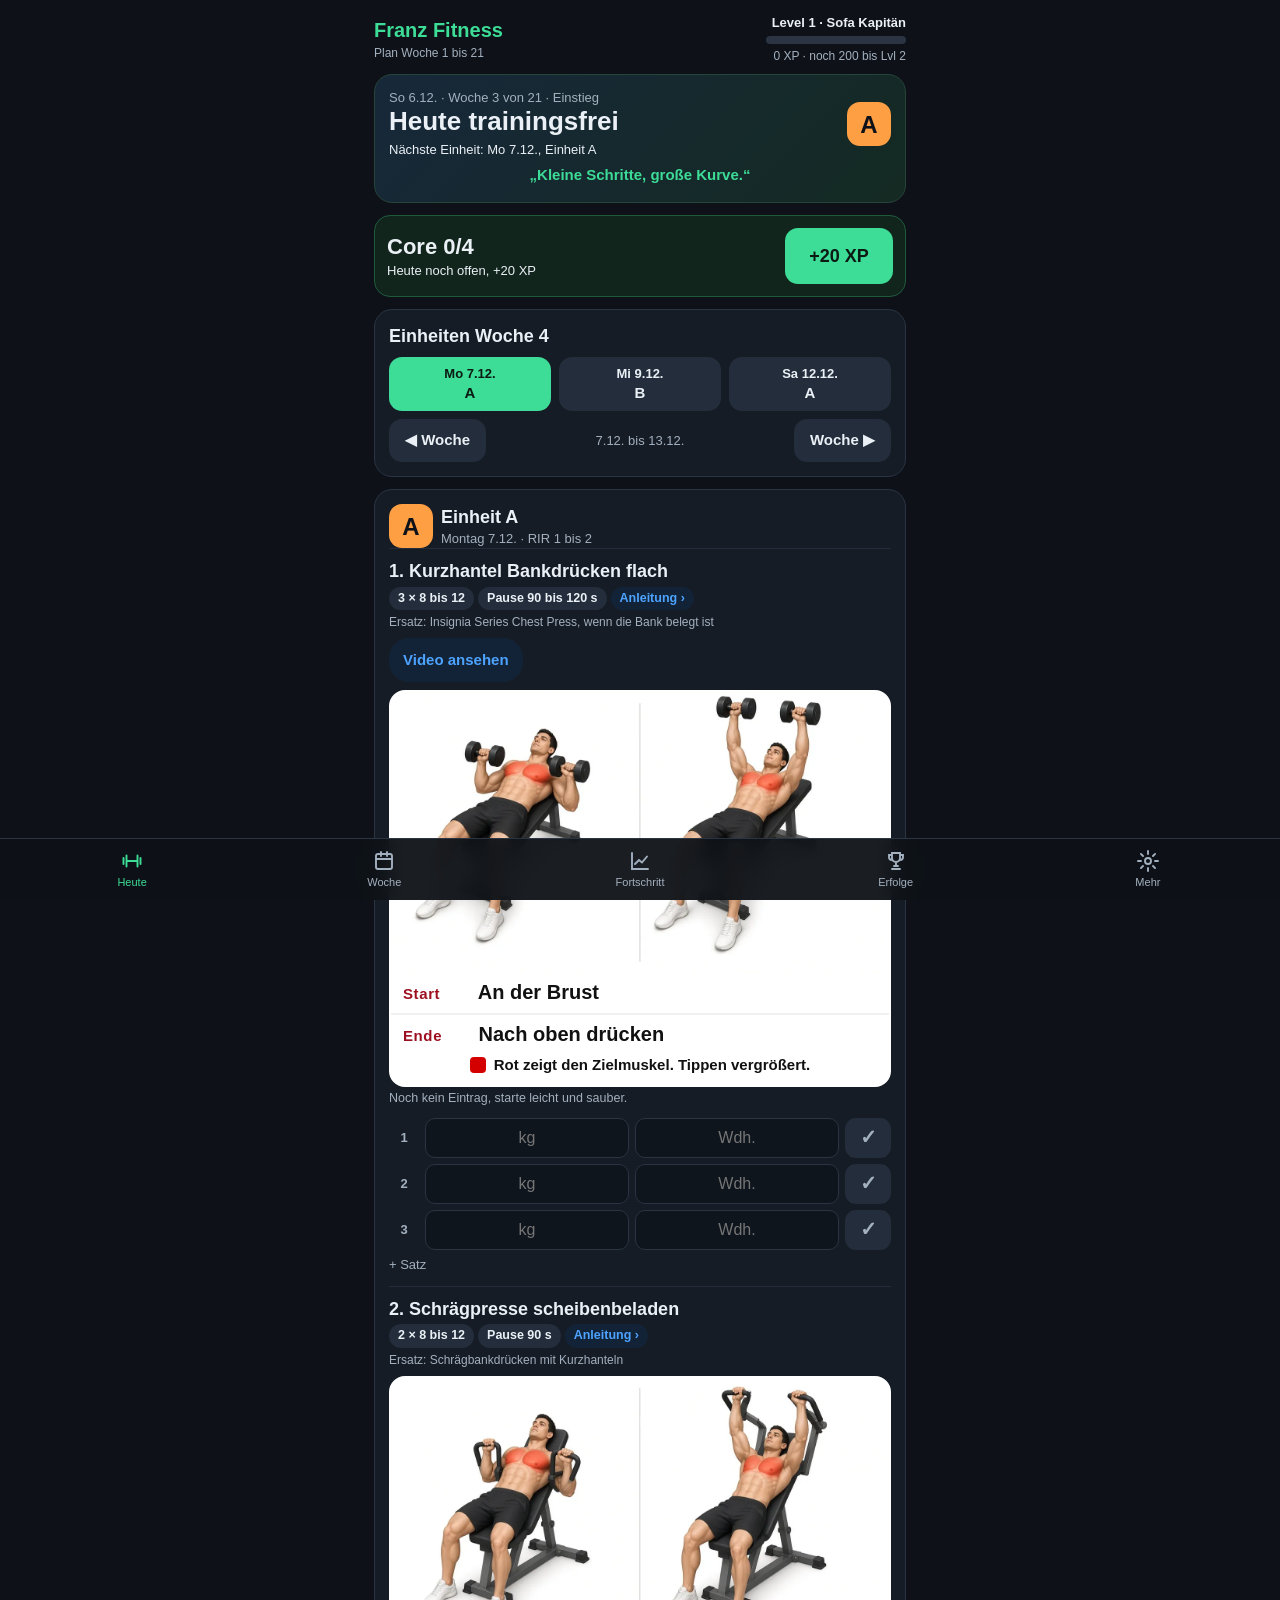
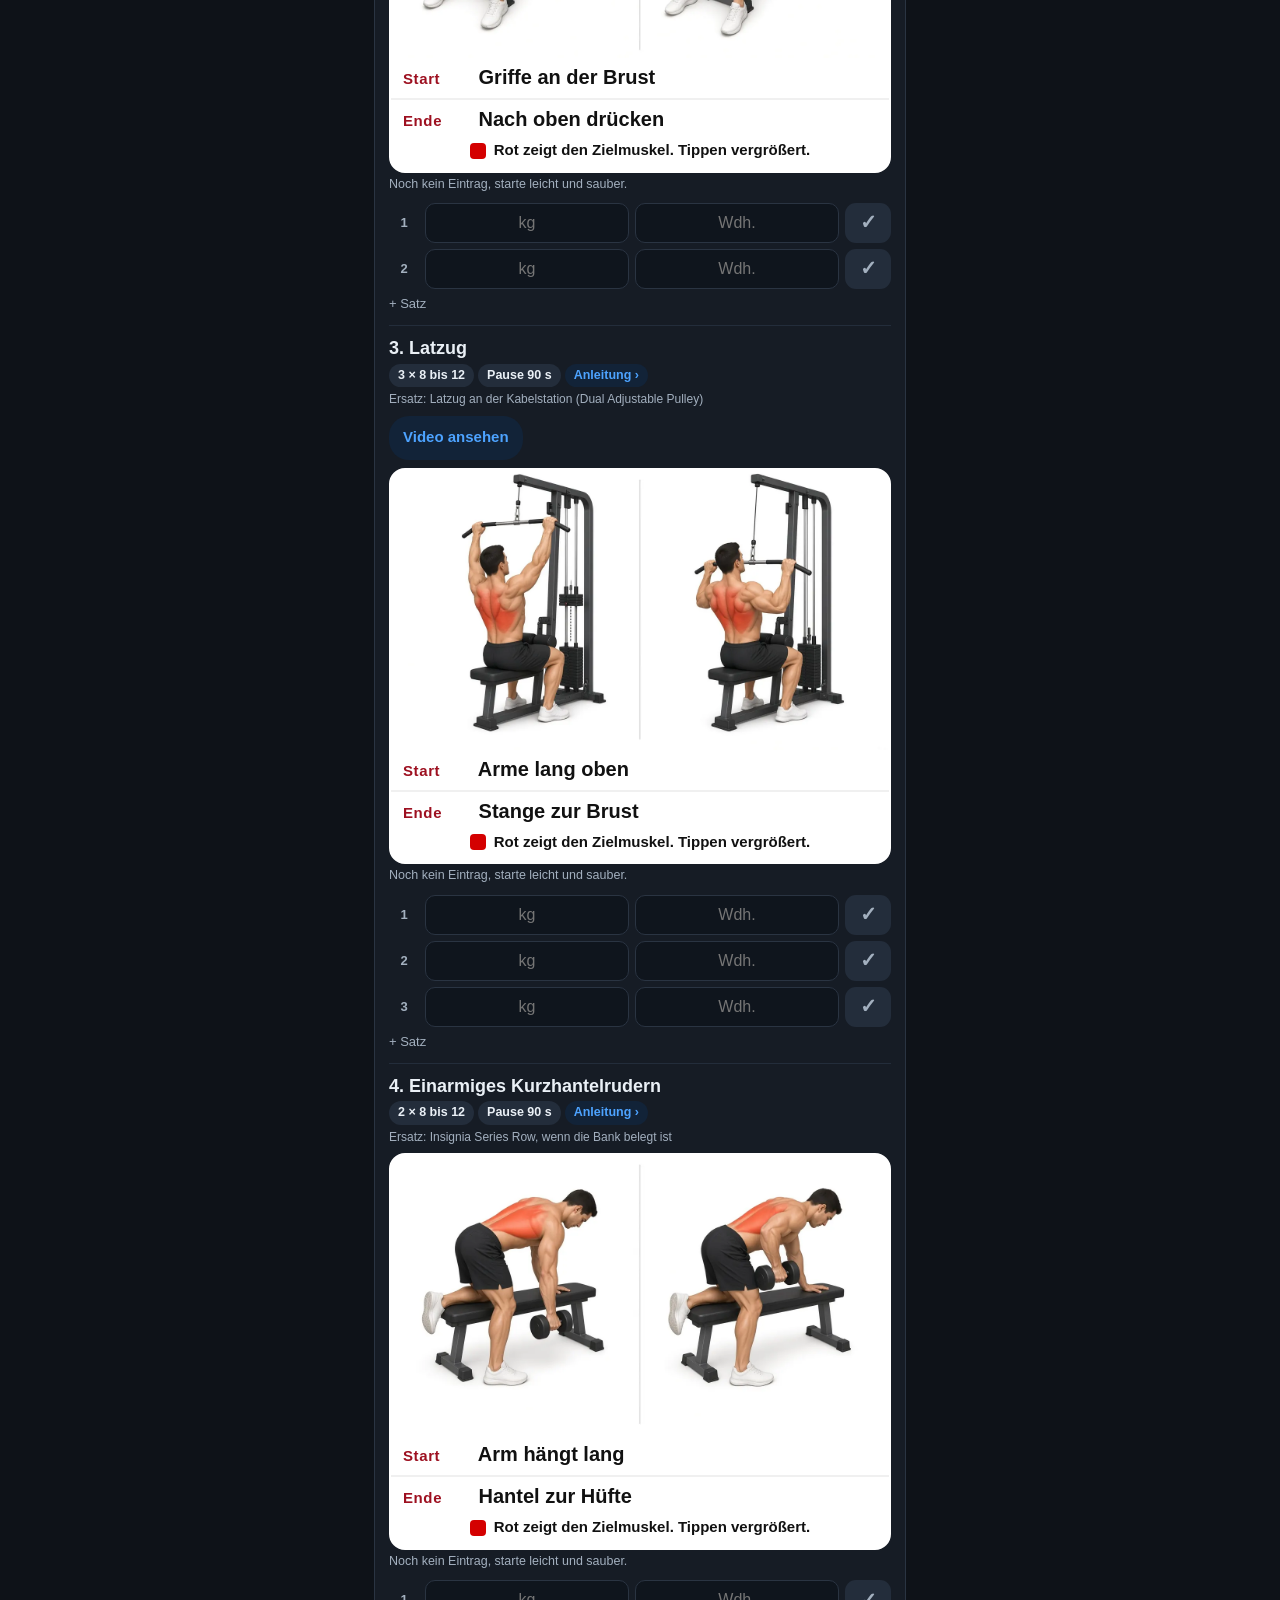
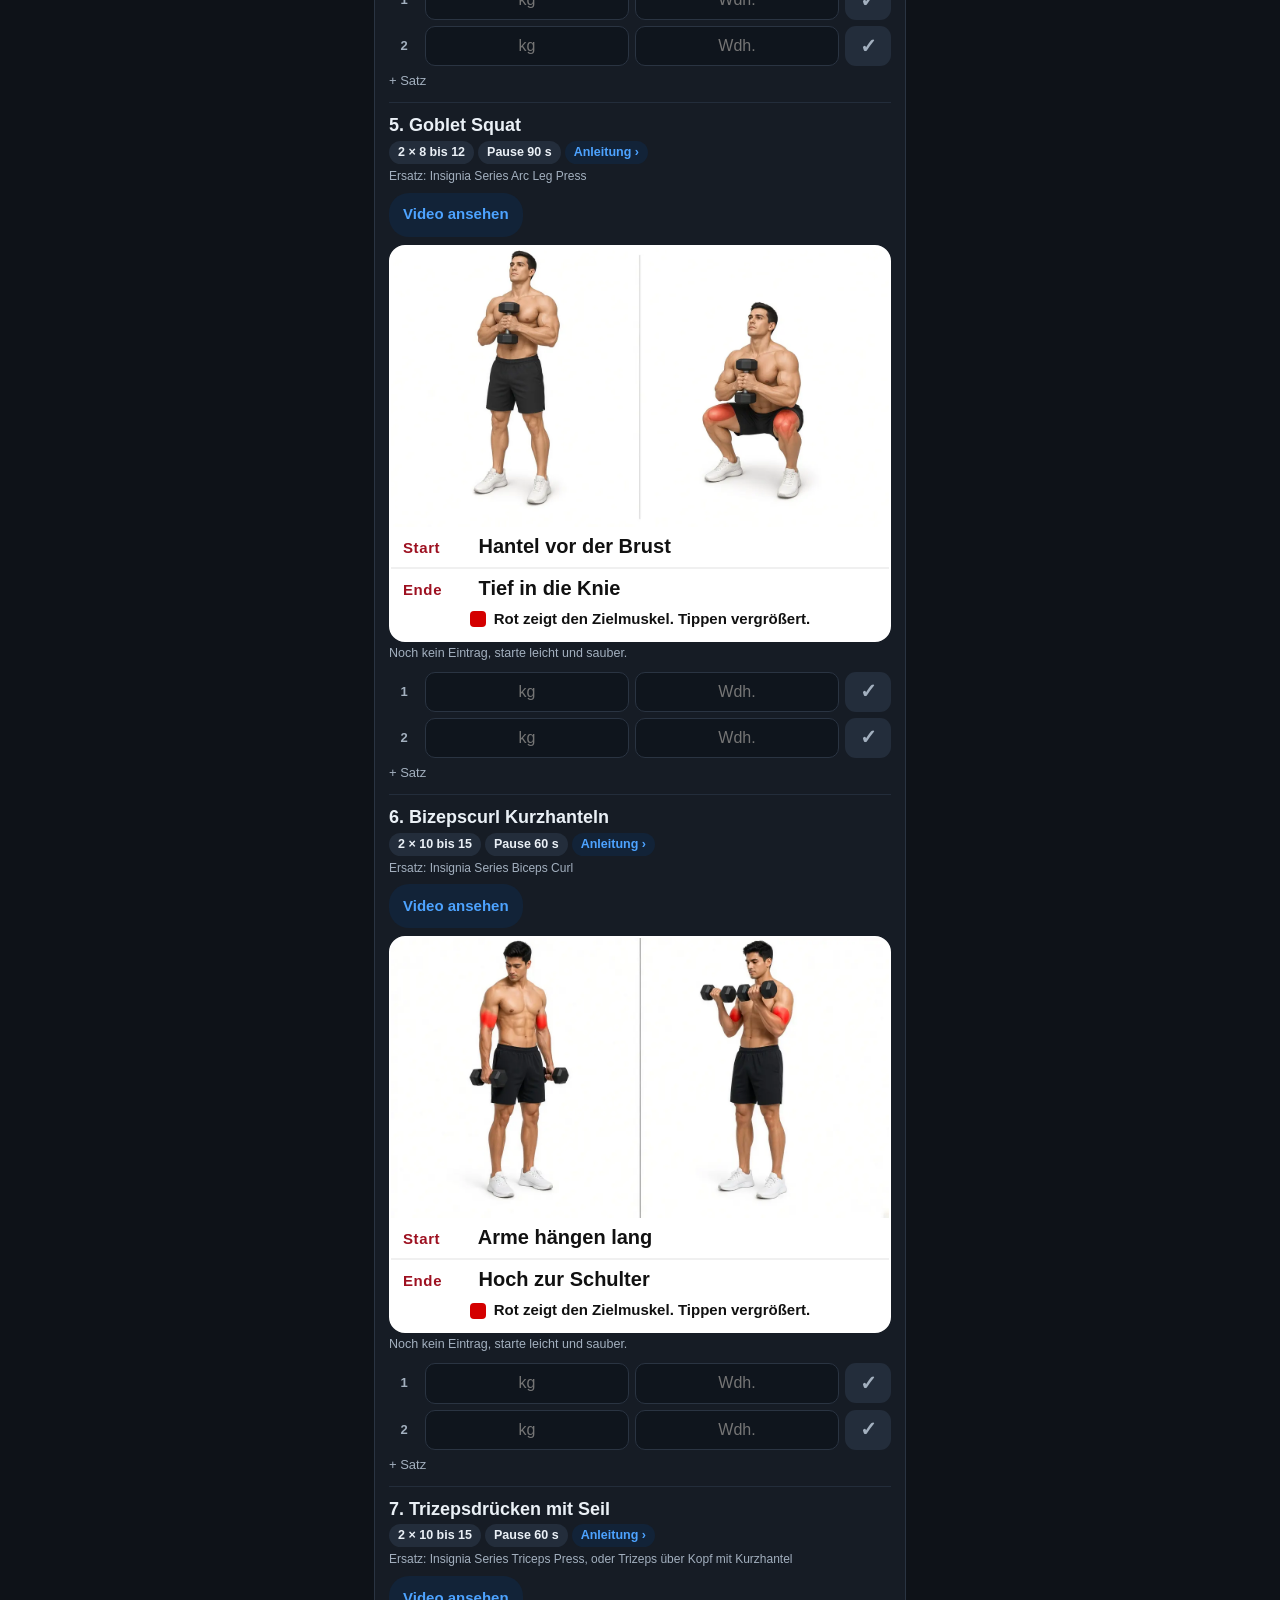
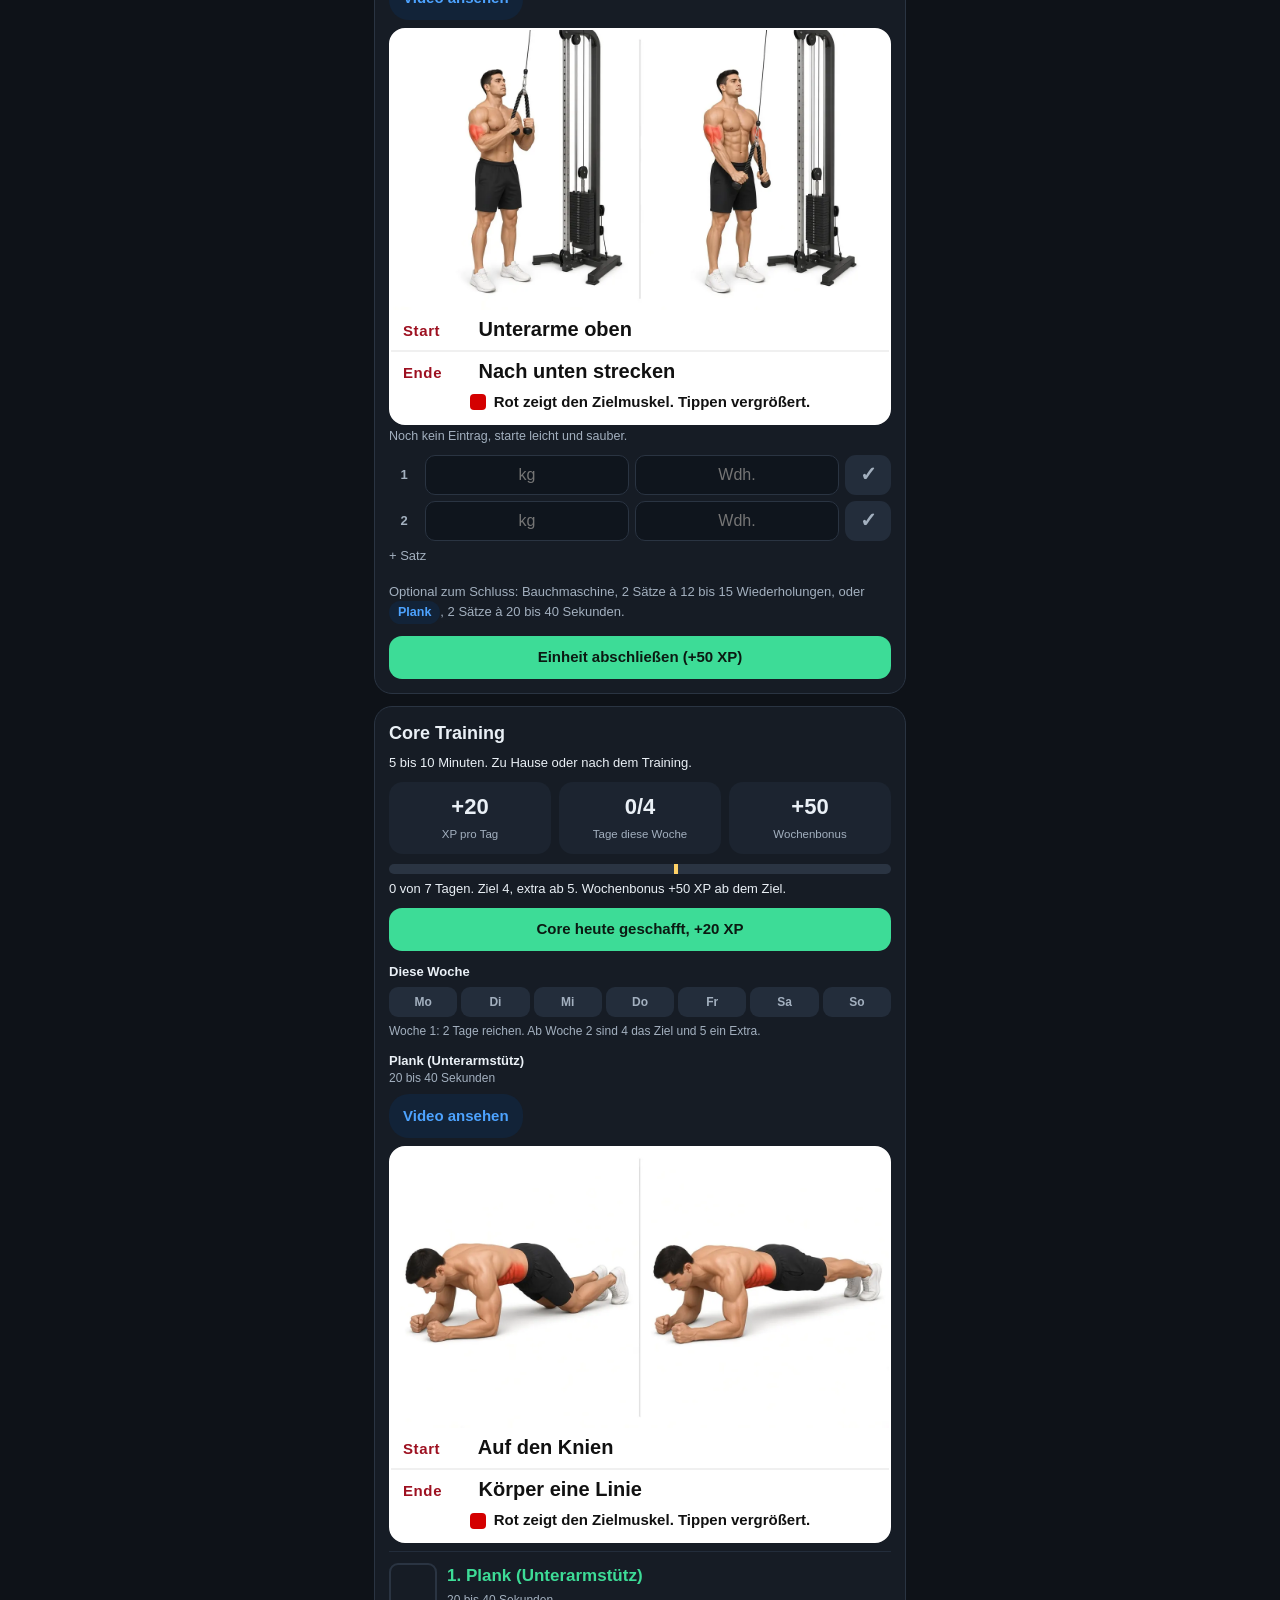
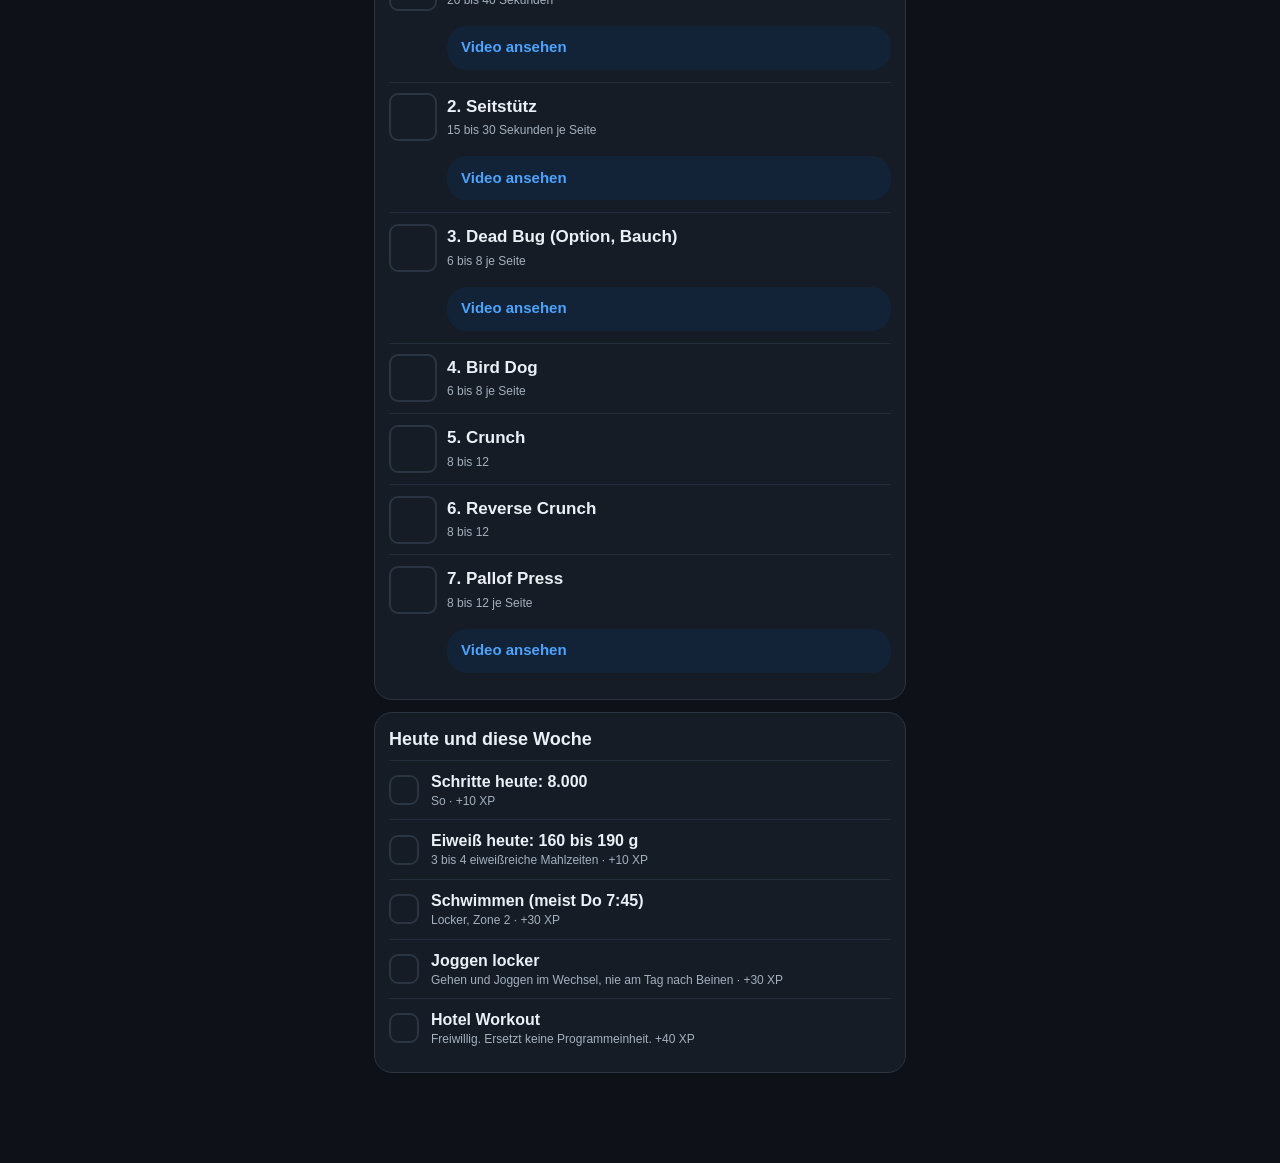
==== commit 983180f1: "Übungsbilder korrigieren, Videolinks und lokalen Trainingstag zeigen Eigene Illustrationen für die g" ====
--- a/index.html
+++ b/index.html
@@ -32,6 +32,8 @@
 .card h3{font-size:16px;margin-bottom:4px}
 .mu{color:var(--mu)}.sm{font-size:13px}.xs{font-size:12px}
 .chip{display:inline-flex;align-items:center;gap:4px;padding:3px 9px;border-radius:20px;background:#232d3b;font-size:12.5px;font-weight:600;white-space:nowrap}
+a.vlink{display:inline-flex;align-items:center;margin-top:8px;padding:8px 14px;border-radius:20px;background:#122338;color:var(--bl);font-size:15px;font-weight:800;text-decoration:none;min-height:44px}
+.core-ex a.vlink{flex-basis:100%;margin:2px 0 4px 58px}
 .chip.g{background:#12301f;color:var(--te)}.chip.o{background:#33230f;color:var(--or)}.chip.y{background:#2a2412;color:var(--am)}.chip.b{background:#122338;color:var(--bl)}.chip.r{background:#341616;color:var(--re)}
 .row{display:flex;gap:8px;align-items:center}.wrapc{flex-wrap:wrap}.sp{justify-content:space-between}
 .hero{background:linear-gradient(135deg,#17283a,#142a22);border-color:#25453a}
@@ -131,7 +133,7 @@
 .coreprog{position:relative}
 .coreprog em{position:absolute;top:-4px;bottom:-4px;width:4px;margin-left:-2px;background:#ffd166;border-radius:2px}
 .corelist{margin-top:8px}
-.core-ex{display:flex;align-items:center;gap:10px;padding:8px 0;border-top:1px solid #232d3b}
+.core-ex{display:flex;align-items:center;gap:10px;padding:8px 0;border-top:1px solid #232d3b;flex-wrap:wrap}
 .core-ex .box{width:48px;height:48px;font-size:24px}
 .core-name{flex:1;text-align:left;padding:4px 0}
 .core-name b{display:block;font-size:17px}
@@ -204,7 +206,7 @@
 <button data-tab="mehr"><svg viewBox="0 0 24 24" fill="none" stroke="currentColor" stroke-width="1.9" stroke-linecap="round"><circle cx="12" cy="12" r="3"/><path d="M12 2v3M12 19v3M2 12h3M19 12h3M4.9 4.9l2.1 2.1M17 17l2.1 2.1M4.9 19.1L7 17M17 7l2.1-2.1"/></svg>Mehr</button>
 </nav>
 <script>
-const EXDATA=[{"id": "brustpresse", "name": "Brustpresse Maschine (flach)", "grp": "brust", "plan": "Ersatz für Kurzhantel Bankdrücken flach", "saetze": "2 → 3", "wdh": "8 bis 12", "pause": "90 bis 120 s", "rir": "2 bis 3, ab Woche 4: 1 bis 2, Deload Woche 12: 3", "start": "Griffe auf Brusthöhe, Ellbogen gebeugt", "ende": "Arme vorn, Ellbogen nicht durchgestreckt", "punkte": ["Sitz so einstellen, dass die Griffe auf Brusthöhe sind", "Schulterblätter zurück und runter, Rücken am Polster", "Kraftvoll nach vorn drücken, Ellbogen bleiben leicht gebeugt", "2 bis 3 Sekunden kontrolliert zurück"], "fehler": ["Schultern ziehen beim Drücken nach vorn oder oben", "Gewicht knallt zurück in den Stapel"], "prim": ["chest"], "sek": ["fdelt", "triceps"], "ziel": "Brust, dazu vordere Schulter und Trizeps", "ersatz": "Das ist die Maschinen Variante, wenn die Bank belegt ist"}, {"id": "schraegbank", "name": "Schrägbankdrücken Kurzhanteln", "grp": "brust", "plan": "Einheit B1", "saetze": "2 → 3", "wdh": "8 bis 12", "pause": "90 bis 120 s", "rir": "2 bis 3, ab Woche 4: 1 bis 2, Deload Woche 12: 3", "start": "Hanteln auf Höhe der oberen Brust, Lehne 30 bis 45 Grad", "ende": "Hanteln über der oberen Brust, Arme fast gestreckt", "punkte": ["Lehne auf 30 bis 45 Grad, Füße fest am Boden", "Hanteln über der oberen Brust zusammenführen", "Kontrolliert absenken, Ellbogen bleiben unter der Hantel", "Hochdrücken, oben nicht hart durchstrecken"], "fehler": ["Bank zu steil, dann arbeitet vor allem die Schulter", "Ellbogen weit abgespreizt auf 90 Grad"], "prim": ["chest"], "sek": ["fdelt", "triceps"], "ziel": "Obere Brust, dazu vordere Schulter und Trizeps", "ersatz": "Hammer Strength Iso Lateral Incline Press, wenn die Bank belegt ist"}, {"id": "multipresse", "name": "Flachbankdrücken Multipresse", "grp": "brust", "plan": "Einheit B1", "saetze": "2 → 3", "wdh": "8 bis 12", "pause": "90 bis 120 s", "rir": "2 bis 3", "start": "Stange an der unteren Brust", "ende": "Stange über der Brust, Arme fast gestreckt", "punkte": ["Bank so stellen, dass die Stange über der unteren Brust läuft", "Sicherungshaken knapp über Brusthöhe einstellen", "Schulterblätter zusammen, Füße fest am Boden", "Stange zur unteren Brust, Unterarme senkrecht, dann hochdrücken"], "fehler": ["Stange läuft über Hals oder Gesicht", "Gesäß hebt beim Drücken von der Bank ab"], "prim": ["chest"], "sek": ["fdelt", "triceps"], "ziel": "Brust, dazu vordere Schulter und Trizeps"}, {"id": "fliegende", "name": "Butterfly", "grp": "brust", "plan": "Einheit B2", "saetze": "2", "wdh": "10 bis 15", "pause": "60 bis 90 s", "rir": "2 bis 3, ab Woche 4: 1 bis 2, Deload Woche 12: 3", "start": "Griffe seitlich auf Schulterhöhe, Arme leicht gebeugt", "ende": "Griffe treffen sich vor der Brust", "punkte": ["Sitz so einstellen, dass die Griffe auf Schulterhöhe liegen", "Arme leicht gebeugt lassen", "Vor der Brust zusammenführen und kurz halten", "Langsam öffnen, Schultern bleiben unten"], "fehler": ["Zu schwer, dann wird daraus ein Drücken", "Schultern rollen nach vorn"], "prim": ["chest"], "sek": ["fdelt"], "ziel": "Brust, dazu vordere Schulter", "ersatz": "Fliegende an der Kabelstation oder mit Kurzhanteln auf der Flachbank"}, {"id": "latzug", "name": "Latzug", "grp": "ruecken", "plan": "Einheit A3", "saetze": "2 → 3", "wdh": "8 bis 12", "pause": "90 s", "rir": "2 bis 3, ab Woche 4: 1 bis 2, Deload Woche 12: 3", "start": "Arme gestreckt über dem Kopf", "ende": "Stange vor dem Gesicht zur oberen Brust", "punkte": ["Knie fest unter das Polster", "Brust raus, nicht ins Hohlkreuz fallen", "Stange zur oberen Brust ziehen, Ellbogen nach unten", "Langsam nach oben zurück, oben strecken"], "fehler": ["Stange hinter den Kopf ziehen", "Schwung aus dem Oberkörper holen"], "prim": ["lats"], "sek": ["biceps", "traps"], "ziel": "Breiter Rückenmuskel, dazu Bizeps und oberer Rücken", "ersatz": "Latzug an der Kabelstation (Dual Adjustable Pulley)"}, {"id": "rudern", "name": "Rudern sitzend", "grp": "ruecken", "plan": "Einheit B3", "saetze": "2 → 3", "wdh": "8 bis 12", "pause": "90 s", "rir": "2 bis 3, ab Woche 4: 1 bis 2, Deload Woche 12: 3", "start": "Arme lang zum Griff, Brust am Polster", "ende": "Griffe an den Hüften, Ellbogen hinten", "punkte": ["Brustpolster so einstellen, dass du die Griffe mit langen Armen erreichst", "Fest zu den Hüften ziehen", "Kurz halten, Schultern bleiben unten", "Kontrolliert nach vorn, Oberkörper bleibt ruhig"], "fehler": ["Mit dem Oberkörper vor und zurück schwingen", "Schultern zu den Ohren hochziehen"], "prim": ["lats", "traps"], "sek": ["biceps"], "ziel": "Mittlerer und breiter Rücken, dazu Bizeps", "ersatz": "Einarmiges Kurzhantelrudern, wenn die Maschine belegt ist"}, {"id": "deadbug", "name": "Dead Bug (Option, Bauch)", "grp": "ruecken", "plan": "Core Training und optional nach Einheit A", "saetze": "1", "wdh": "6 bis 8 je Seite", "pause": "45 s", "rir": "sauber", "start": "Rückenlage, Arme hoch, Beine im 90 Grad Winkel", "ende": "Arm nach hinten, Gegenbein nach vorn strecken", "punkte": ["Unteren Rücken flach auf die Matte drücken", "Arm und Gegenbein langsam strecken", "Ausatmen, Bauch bleibt fest", "Zurück in die Mitte, Seite wechseln"], "fehler": ["Hohlkreuz, der untere Rücken hebt ab", "Zu schnell, ohne Kontrolle"], "prim": ["abs"], "sek": [], "ziel": "Gerader und tiefer Bauch (Rumpfstabilität)"}, {"id": "bizeps", "name": "Bizepscurl Kurzhanteln", "grp": "arme", "plan": "Einheit A6", "saetze": "2", "wdh": "10 bis 15", "pause": "60 s", "rir": "2 bis 3, ab Woche 4: 1 bis 2, Deload Woche 12: 3", "start": "Arme hängen gestreckt", "ende": "Hanteln auf Schulterhöhe", "punkte": ["Aufrecht stehen oder sitzen, Ellbogen fest am Körper", "Nicht schwingen", "Oben kurz halten", "Hanteln langsam ablassen"], "fehler": ["Schwung mit dem Oberkörper", "Ellbogen wandern nach vorn"], "prim": ["biceps"], "sek": [], "ziel": "Bizeps", "ersatz": "Insignia Series Biceps Curl"}, {"id": "hammer", "name": "Hammercurl Kurzhanteln", "grp": "arme", "plan": "Einheit B6", "saetze": "2", "wdh": "10 bis 15", "pause": "60 s", "rir": "2 bis 3, ab Woche 4: 1 bis 2, Deload Woche 12: 3", "start": "Neutralgriff, Daumen nach vorn", "ende": "Hanteln auf Schulterhöhe, Daumen oben", "punkte": ["Daumen zeigen nach oben", "Ellbogen fest am Körper", "Hanteln wie einen Hammer führen, nicht schwingen", "Langsam ablassen"], "fehler": ["Handgelenk knickt ab", "Zu schwer, dann schwingt der Rücken mit"], "prim": ["biceps"], "sek": [], "ziel": "Bizeps und Unterarm (Brachialis)", "ersatz": "Hammercurl mit Seil an der Kabelstation"}, {"id": "trizeps_seil", "name": "Trizepsdrücken mit Seil", "grp": "arme", "plan": "Einheit A7", "saetze": "2", "wdh": "10 bis 15", "pause": "60 s", "rir": "2 bis 3, ab Woche 4: 1 bis 2, Deload Woche 12: 3", "start": "Seil auf Brusthöhe, Ellbogen 90 Grad", "ende": "Arme unten gestreckt, Seil auseinander", "punkte": ["Rolle ganz oben, Seil einhängen", "Ellbogen fest am Körper", "Nur die Unterarme strecken", "Langsam zurück, Schultern bleiben unten"], "fehler": ["Ellbogen wandern nach vorn und hinten", "Mit dem Körpergewicht runterdrücken"], "prim": ["triceps"], "sek": [], "ziel": "Trizeps", "ersatz": "Insignia Series Triceps Press, oder Trizeps über Kopf mit Kurzhantel"}, {"id": "trizeps_ueberkopf", "name": "Trizeps Überkopf am Kabel", "grp": "arme", "plan": "Einheit B7", "saetze": "2", "wdh": "10 bis 15", "pause": "60 s", "rir": "2 bis 3", "start": "Rücken zum Kabel, Seil hinter dem Kopf", "ende": "Arme nach vorn oben gestreckt", "punkte": ["Rücken zum Kabelturm, Ausfallschritt", "Ellbogen zeigen nach vorn und bleiben fix", "Unterarme nach vorn oben strecken", "Rippen unten halten, langsam zurück"], "fehler": ["Hohlkreuz statt fester Rumpf", "Oberarme bewegen sich mit"], "prim": ["triceps"], "sek": [], "ziel": "Trizeps, vor allem langer Kopf"}, {"id": "beinpresse", "name": "Beinpresse", "grp": "beine", "plan": "Einheit A4", "saetze": "2", "wdh": "10 bis 12", "pause": "90 s", "rir": "2 bis 3", "start": "Knie ca. 90 Grad, Rücken am Polster", "ende": "Beine gestreckt, Knie locker", "punkte": ["Füße schulterbreit mittig auf der Platte", "Knie folgen den Fußspitzen", "Nur so tief, wie der untere Rücken am Polster bleibt", "Oben Knie nicht durchschlagen"], "fehler": ["Zu tief, das Becken rollt ein", "Knie fallen nach innen"], "prim": ["quads", "glutes"], "sek": ["hams"], "ziel": "Vorderer Oberschenkel und Gesäß"}, {"id": "goblet", "name": "Goblet Squat", "grp": "beine", "plan": "Einheit A5", "saetze": "2", "wdh": "8 bis 12", "pause": "90 s", "rir": "2 bis 3, ab Woche 4: 1 bis 2, Deload Woche 12: 3", "start": "Aufrecht, Hantel vor der Brust", "ende": "Oberschenkel etwa waagrecht", "punkte": ["Hantel fest vor der Brust", "Fersen am Boden, Knie in Fußrichtung", "Kontrolliert tief und wieder hoch", "Rücken bleibt neutral"], "fehler": ["Fersen heben ab", "Rücken rundet sich unten"], "prim": ["quads", "glutes"], "sek": ["abs"], "ziel": "Vorderer Oberschenkel und Gesäß", "ersatz": "Insignia Series Arc Leg Press"}, {"id": "rdl", "name": "Rumänisches Kreuzheben", "grp": "beine", "plan": "Einheit B5", "saetze": "2", "wdh": "8 bis 12", "pause": "90 s", "rir": "2 bis 3, ab Woche 4: 1 bis 2, Deload Woche 12: 3", "start": "Aufrecht, Hanteln vor den Oberschenkeln", "ende": "Hüfte hinten, Rücken gerade, Hanteln unter dem Knie", "punkte": ["Knie leicht gebeugt", "Hanteln eng an den Beinen", "Hüfte nach hinten, Rücken gerade", "Dehnung hinten in den Oberschenkeln, dann Hüfte nach vorn"], "fehler": ["Runder Rücken", "Daraus wird eine Kniebeuge"], "prim": ["hams", "glutes"], "sek": ["traps"], "ziel": "Hinterer Oberschenkel und Gesäß", "ersatz": "Insignia Series Seated Leg Curl"}, {"id": "hipthrust", "name": "Hip Thrust (Option statt RDL)", "grp": "beine", "plan": "Option, nicht im Standardplan", "saetze": "2", "wdh": "10 bis 12", "pause": "90 s", "rir": "2 bis 3", "start": "Gesäß unten, Schulterblätter an der Bank", "ende": "Hüfte oben, Körper wie ein Tisch", "punkte": ["Schulterblätter an der Bankkante, Füße hüftbreit", "Stange mit Polster auf der Hüfte", "Hüfte hochdrücken, Schienbeine oben senkrecht", "Oben Gesäß anspannen, Kinn leicht zur Brust"], "fehler": ["Hohlkreuz oben statt Gesäß", "Füße zu weit weg, dann zieht es hinten am Oberschenkel"], "prim": ["glutes"], "sek": ["hams"], "ziel": "Gesäß, dazu hinterer Oberschenkel"}, {"id": "liegestuetz", "name": "Liegestütze", "grp": "hotel", "plan": "Hotel Workout", "saetze": "3 Runden", "wdh": "8 bis 15", "pause": "45 bis 60 s", "rir": "1 bis 2", "start": "Arme gestreckt, Körper in einer Linie", "ende": "Brust knapp über dem Boden", "punkte": ["Hände etwas breiter als die Schultern", "Bauch und Gesäß fest, Körper bleibt gerade", "Ellbogen ca. 45 Grad nach hinten", "Zu schwer: Hände auf Bett oder Tisch"], "fehler": ["Hüfte hängt durch", "Nur halbe Bewegung oben"], "prim": ["chest"], "sek": ["triceps", "fdelt"], "ziel": "Brust, dazu Trizeps und Schulter"}, {"id": "bandrudern", "name": "Rudern mit Band oder Handtuch", "grp": "hotel", "plan": "Hotel Workout", "saetze": "3 Runden", "wdh": "10 bis 15", "pause": "45 bis 60 s", "rir": "1 bis 2", "start": "Arme vorn gestreckt", "ende": "Hände an den unteren Rippen", "punkte": ["Band sicher in der geschlossenen Tür oder am Pfosten", "Aufrecht stehen, Knie leicht gebeugt", "Ellbogen nach hinten, Schulterblätter zusammen", "Handtuch Variante: um Türgriff, nach hinten lehnen und heranziehen"], "fehler": ["Band an einer Tür, die aufgehen kann", "Schultern ziehen hoch"], "prim": ["lats", "traps"], "sek": ["biceps"], "ziel": "Oberer und breiter Rücken"}, {"id": "kniebeuge", "name": "Kniebeugen", "grp": "hotel", "plan": "Hotel Workout", "saetze": "3 Runden", "wdh": "12 bis 15", "pause": "45 bis 60 s", "rir": "1 bis 2", "start": "Aufrecht, Füße schulterbreit", "ende": "Oberschenkel etwa waagrecht, Arme vorn", "punkte": ["Fersen bleiben am Boden", "Hüfte nach hinten unten, Brust bleibt oben", "Knie in Zehenrichtung", "Optional Kurzhantel vor der Brust (wie Goblet Squat)"], "fehler": ["Knie fallen nach innen", "Rücken rundet sich"], "prim": ["quads", "glutes"], "sek": [], "ziel": "Oberschenkel und Gesäß"}, {"id": "plank", "name": "Plank (Unterarmstütz)", "grp": "hotel", "plan": "Core Training, Hotel und optional nach Einheit A", "saetze": "1", "wdh": "20 bis 40 s", "wl": "Halten", "pause": "45 bis 60 s", "rir": "sauber", "start": "Einstieg auf Knien und Unterarmen", "ende": "Körper eine Linie von Kopf bis Ferse", "punkte": ["Ellbogen unter den Schultern", "Bauch und Gesäß anspannen", "Ruhig weiteratmen", "Halten, solange die Linie sauber bleibt"], "fehler": ["Hüfte hängt durch oder ragt hoch"], "prim": ["abs"], "sek": ["fdelt"], "ziel": "Bauch und Rumpf"}, {"id": "kh_bank", "name": "Kurzhantel Bankdrücken flach", "grp": "brust", "plan": "Einheit A1", "saetze": "2 → 3", "wdh": "8 bis 12", "pause": "90 bis 120 s", "rir": "2 bis 3, ab Woche 4: 1 bis 2, Deload Woche 12: 3", "ersatz": "Insignia Series Chest Press, wenn die Bank belegt ist", "start": "Auf der Flachbank, Hanteln auf Brusthöhe, Ellbogen gebeugt", "ende": "Hanteln über der Brust, Ellbogen nicht durchgestreckt", "punkte": ["Schulterblätter fest auf der Bank", "Hanteln kontrolliert auf Brusthöhe senken", "Handgelenke fest, nicht abfedern", "Gleichmäßig nach oben drücken"], "fehler": ["Hanteln knallen auf die Brust", "Ellbogen auf 90 Grad abgespreizt, Schultern rollen nach vorn"], "prim": ["chest"], "sek": ["fdelt", "triceps"], "ziel": "Brust, dazu vordere Schulter und Trizeps"}, {"id": "hs_schraeg", "name": "Schrägpresse scheibenbeladen", "grp": "brust", "plan": "Einheit A2", "saetze": "2", "wdh": "8 bis 12", "pause": "90 s", "rir": "2 bis 3, ab Woche 4: 1 bis 2, Deload Woche 12: 3", "ersatz": "Schrägbankdrücken mit Kurzhanteln", "start": "Sitz und Griffe auf Höhe der oberen Brust, Ellbogen gebeugt", "ende": "Arme nach oben vorn, beide Seiten gleich hoch", "punkte": ["Mit wenig Scheiben starten", "Sitz und Griffe auf Höhe der oberen Brust", "Beide Arme gleichmäßig drücken", "Kontrolliert zurück, nicht fallen lassen"], "fehler": ["Eine Seite zieht deutlich stärker", "Schultern heben zu den Ohren"], "prim": ["chest"], "sek": ["fdelt", "triceps"], "ziel": "Obere Brust an der Hammer Strength Schrägpresse, dazu vordere Schulter und Trizeps"}, {"id": "kh_rudern", "name": "Einarmiges Kurzhantelrudern", "grp": "ruecken", "plan": "Einheit A4", "saetze": "2", "wdh": "8 bis 12", "pause": "90 s", "rir": "2 bis 3, ab Woche 4: 1 bis 2, Deload Woche 12: 3", "ersatz": "Insignia Series Row, wenn die Bank belegt ist", "start": "Eine Hand und ein Knie auf der Bank, Hantel hängt nach unten", "ende": "Hantel am Hüftknochen, Ellbogen hinten, Schulter unten", "punkte": ["Rücken gerade, nicht rund", "Hantel zum Hüftknochen ziehen", "Schulter unten lassen", "Langsam ablassen, Seite wechseln"], "fehler": ["Oberkörper dreht mit", "Schulter zieht nach oben zum Ohr"], "prim": ["lats"], "sek": ["biceps", "traps"], "ziel": "Breiter Rückenmuskel, dazu Bizeps und oberer Rücken"}, {"id": "seitheben", "name": "Seitheben Kurzhanteln", "grp": "schulter", "plan": "Einheit B4", "saetze": "2", "wdh": "10 bis 15", "pause": "60 s", "rir": "2 bis 3, ab Woche 4: 1 bis 2, Deload Woche 12: 3", "ersatz": "Seitheben an der Kabelstation (Dual Adjustable Pulley)", "start": "Aufrecht, Hanteln seitlich an den Oberschenkeln", "ende": "Arme seitlich auf Schulterhöhe, Ellbogen leicht gebeugt", "punkte": ["Arme leicht gebeugt", "Nur bis Schulterhöhe heben", "Kein Schwung aus dem Oberkörper", "Langsam ablassen"], "fehler": ["Zu hoch über die Schulter", "Schwung aus der Hüfte oder den Knien"], "prim": ["mdelt"], "sek": [], "ziel": "Seitliche Schulter"}, {"id": "trizeps_strecker", "name": "Trizepsstrecker", "grp": "arme", "plan": "Einheit B7", "saetze": "2", "wdh": "10 bis 15", "pause": "60 s", "rir": "2 bis 3, ab Woche 4: 1 bis 2, Deload Woche 12: 3", "ersatz": "Trizeps über Kopf an der Kabelstation", "start": "Oberarme auf dem Polster, Unterarme angewinkelt", "ende": "Unterarme gestreckt, Oberarme bleiben liegen", "punkte": ["Ellbogen auf Höhe der Drehachse", "Oberarme fest auf dem Polster", "Nur die Unterarme strecken", "Langsam zurückbeugen"], "fehler": ["Oberarme heben vom Polster ab", "Mit dem Oberkörper nachhelfen"], "prim": ["triceps"], "sek": [], "ziel": "Trizeps an der Insignia Series Triceps Extension"}, {"id": "seitstutz", "name": "Seitstütz", "grp": "core", "plan": "Core Training", "saetze": "1", "wdh": "15 bis 30 s je Seite", "wl": "Halten", "pause": "kurz", "rir": "sauber", "start": "Unterarm unter der Schulter, Knie oder Füße am Boden", "ende": "Hüfte hoch, Körper eine Linie, Bauch fest", "punkte": ["Ellbogen unter der Schulter", "Hüfte hochschieben, nicht hängen lassen", "Oben ruhig atmen", "Seite wechseln"], "fehler": ["Hüfte sackt nach unten", "Kopf hängt in den Nacken"], "prim": ["obliques", "abs"], "sek": [], "ziel": "Seitliche Bauchmuskeln und Rumpf"}, {"id": "birddog", "name": "Bird Dog", "grp": "core", "plan": "Core Training", "saetze": "1", "wdh": "6 bis 8 je Seite", "pause": "kurz", "rir": "sauber", "start": "Auf Händen und Knien, Rücken gerade", "ende": "Ein Arm nach vorn, das Gegenbein nach hinten", "punkte": ["Hände unter den Schultern, Knie unter der Hüfte", "Bauch fest, Becken bleibt ruhig", "Arm und Gegenbein langsam strecken", "Kurz halten, dann Seite wechseln"], "fehler": ["Das Becken kippt zur Seite", "Hohlkreuz, statt den Bauch festzuhalten"], "prim": ["abs", "erectors", "glutes"], "sek": [], "ziel": "Tiefer Bauch, Rücken und Gesäß"}, {"id": "crunch", "name": "Crunch", "grp": "core", "plan": "Core Training", "saetze": "1", "wdh": "8 bis 12", "pause": "kurz", "rir": "sauber", "start": "Rücken liegt, Knie gebeugt, Füße am Boden", "ende": "Schultern heben ein Stück vom Boden ab", "punkte": ["Unteren Rücken am Boden lassen", "Nur die Schultern anheben, nicht aufrichten", "Ausatmen beim Hochgehen", "Langsam wieder ablegen"], "fehler": ["Am Kopf ziehen", "Schwung aus der Hüfte"], "prim": ["abs"], "sek": [], "ziel": "Gerader Bauchmuskel"}, {"id": "revcrunch", "name": "Reverse Crunch", "grp": "core", "plan": "Core Training", "saetze": "1", "wdh": "8 bis 12", "pause": "kurz", "rir": "sauber", "start": "Rücken liegt, Beine oben angewinkelt", "ende": "Hüfte hebt leicht vom Boden, Knie zur Brust", "punkte": ["Hände neben dem Körper oder leicht unter dem Becken", "Knie bleiben gebeugt", "Nur die Hüfte einrollen, nicht schwingen", "Langsam wieder ablassen, Rücken bleibt flach"], "fehler": ["Beine schwingen weit hoch", "Der untere Rücken hebt unkontrolliert ab"], "prim": ["abs"], "sek": [], "ziel": "Unterer Anteil des geraden Bauchmuskels"}, {"id": "pallof", "name": "Pallof Press", "grp": "core", "plan": "Core Training", "saetze": "1", "wdh": "8 bis 12 je Seite", "pause": "kurz", "rir": "sauber", "start": "Seitlich zum Kabel oder Band, Hände an der Brust", "ende": "Arme nach vorn strecken, Rumpf dreht nicht mit", "punkte": ["Kabel oder Band etwa auf Brusthöhe", "Zu Hause geht ein Band in der Tür", "Bauch fest, Knie leicht gebeugt", "Arme strecken und langsam zurück, Seite wechseln"], "fehler": ["Der Oberkörper dreht zum Zug hin", "Die Schultern ziehen hoch"], "prim": ["abs", "obliques"], "sek": [], "ziel": "Bauch und seitliche Rumpfmuskeln, ohne sich zu drehen", "ersatz": "Band in der Tür, wenn kein Kabel da ist"}];
+const EXDATA=[{"id": "brustpresse", "name": "Brustpresse Maschine (flach)", "grp": "brust", "plan": "Ersatz für Kurzhantel Bankdrücken flach", "saetze": "2 → 3", "wdh": "8 bis 12", "pause": "90 bis 120 s", "rir": "2 bis 3, ab Woche 4: 1 bis 2, Deload Woche 12: 3", "start": "Griffe auf Brusthöhe, Ellbogen gebeugt", "ende": "Arme vorn, Ellbogen nicht durchgestreckt", "punkte": ["Sitz so einstellen, dass die Griffe auf Brusthöhe sind", "Schulterblätter zurück und runter, Rücken am Polster", "Kraftvoll nach vorn drücken, Ellbogen bleiben leicht gebeugt", "2 bis 3 Sekunden kontrolliert zurück"], "fehler": ["Schultern ziehen beim Drücken nach vorn oder oben", "Gewicht knallt zurück in den Stapel"], "prim": ["chest"], "sek": ["fdelt", "triceps"], "ziel": "Brust, dazu vordere Schulter und Trizeps", "ersatz": "Das ist die Maschinen Variante, wenn die Bank belegt ist"}, {"id": "schraegbank", "name": "Schrägbankdrücken Kurzhanteln", "grp": "brust", "plan": "Einheit B1", "saetze": "2 → 3", "wdh": "8 bis 12", "pause": "90 bis 120 s", "rir": "2 bis 3, ab Woche 4: 1 bis 2, Deload Woche 12: 3", "start": "Hanteln auf Höhe der oberen Brust, Lehne 30 bis 45 Grad", "ende": "Hanteln über der oberen Brust, Arme fast gestreckt", "punkte": ["Lehne auf 30 bis 45 Grad, Füße fest am Boden", "Hanteln über der oberen Brust zusammenführen", "Kontrolliert absenken, Ellbogen bleiben unter der Hantel", "Hochdrücken, oben nicht hart durchstrecken"], "fehler": ["Bank zu steil, dann arbeitet vor allem die Schulter", "Ellbogen weit abgespreizt auf 90 Grad"], "prim": ["chest"], "sek": ["fdelt", "triceps"], "ziel": "Obere Brust, dazu vordere Schulter und Trizeps", "ersatz": "Hammer Strength Iso Lateral Incline Press, wenn die Bank belegt ist", "video": "https://www.youtube.com/watch?v=X1IhMhOkWaw"}, {"id": "multipresse", "name": "Flachbankdrücken Multipresse", "grp": "brust", "plan": "Einheit B1", "saetze": "2 → 3", "wdh": "8 bis 12", "pause": "90 bis 120 s", "rir": "2 bis 3", "start": "Stange an der unteren Brust", "ende": "Stange über der Brust, Arme fast gestreckt", "punkte": ["Bank so stellen, dass die Stange über der unteren Brust läuft", "Sicherungshaken knapp über Brusthöhe einstellen", "Schulterblätter zusammen, Füße fest am Boden", "Stange zur unteren Brust, Unterarme senkrecht, dann hochdrücken"], "fehler": ["Stange läuft über Hals oder Gesicht", "Gesäß hebt beim Drücken von der Bank ab"], "prim": ["chest"], "sek": ["fdelt", "triceps"], "ziel": "Brust, dazu vordere Schulter und Trizeps", "video": "https://www.youtube.com/watch?v=MlWrpIE26Rg"}, {"id": "fliegende", "name": "Butterfly", "grp": "brust", "plan": "Einheit B2", "saetze": "2", "wdh": "10 bis 15", "pause": "60 bis 90 s", "rir": "2 bis 3, ab Woche 4: 1 bis 2, Deload Woche 12: 3", "start": "Griffe seitlich auf Schulterhöhe, Arme leicht gebeugt", "ende": "Griffe treffen sich vor der Brust", "punkte": ["Sitz so einstellen, dass die Griffe auf Schulterhöhe liegen", "Arme leicht gebeugt lassen", "Vor der Brust zusammenführen und kurz halten", "Langsam öffnen, Schultern bleiben unten"], "fehler": ["Zu schwer, dann wird daraus ein Drücken", "Schultern rollen nach vorn"], "prim": ["chest"], "sek": ["fdelt"], "ziel": "Brust, dazu vordere Schulter", "ersatz": "Fliegende an der Kabelstation oder mit Kurzhanteln auf der Flachbank", "video": "https://www.youtube.com/watch?v=dWGbgeGvTsI"}, {"id": "latzug", "name": "Latzug", "grp": "ruecken", "plan": "Einheit A3", "saetze": "2 → 3", "wdh": "8 bis 12", "pause": "90 s", "rir": "2 bis 3, ab Woche 4: 1 bis 2, Deload Woche 12: 3", "start": "Arme gestreckt über dem Kopf", "ende": "Stange vor dem Gesicht zur oberen Brust", "punkte": ["Knie fest unter das Polster", "Brust raus, nicht ins Hohlkreuz fallen", "Stange zur oberen Brust ziehen, Ellbogen nach unten", "Langsam nach oben zurück, oben strecken"], "fehler": ["Stange hinter den Kopf ziehen", "Schwung aus dem Oberkörper holen"], "prim": ["lats"], "sek": ["biceps", "traps"], "ziel": "Breiter Rückenmuskel, dazu Bizeps und oberer Rücken", "ersatz": "Latzug an der Kabelstation (Dual Adjustable Pulley)", "video": "https://www.youtube.com/watch?v=JUruRn5Y6Zc"}, {"id": "rudern", "name": "Rudern sitzend", "grp": "ruecken", "plan": "Einheit B3", "saetze": "2 → 3", "wdh": "8 bis 12", "pause": "90 s", "rir": "2 bis 3, ab Woche 4: 1 bis 2, Deload Woche 12: 3", "start": "Arme lang zum Griff, Brust am Polster", "ende": "Griffe an den Hüften, Ellbogen hinten", "punkte": ["Brustpolster so einstellen, dass du die Griffe mit langen Armen erreichst", "Fest zu den Hüften ziehen", "Kurz halten, Schultern bleiben unten", "Kontrolliert nach vorn, Oberkörper bleibt ruhig"], "fehler": ["Mit dem Oberkörper vor und zurück schwingen", "Schultern zu den Ohren hochziehen"], "prim": ["lats", "traps"], "sek": ["biceps"], "ziel": "Mittlerer und breiter Rücken, dazu Bizeps", "ersatz": "Einarmiges Kurzhantelrudern, wenn die Maschine belegt ist"}, {"id": "deadbug", "name": "Dead Bug (Option, Bauch)", "grp": "ruecken", "plan": "Core Training und optional nach Einheit A", "saetze": "1", "wdh": "6 bis 8 je Seite", "pause": "45 s", "rir": "sauber", "start": "Rückenlage, Arme hoch, Beine im 90 Grad Winkel", "ende": "Arm nach hinten, Gegenbein nach vorn strecken", "punkte": ["Unteren Rücken flach auf die Matte drücken", "Arm und Gegenbein langsam strecken", "Ausatmen, Bauch bleibt fest", "Zurück in die Mitte, Seite wechseln"], "fehler": ["Hohlkreuz, der untere Rücken hebt ab", "Zu schnell, ohne Kontrolle"], "prim": ["abs"], "sek": [], "ziel": "Gerader und tiefer Bauch (Rumpfstabilität)", "video": "https://www.youtube.com/watch?v=6BUVunRfJig"}, {"id": "bizeps", "name": "Bizepscurl Kurzhanteln", "grp": "arme", "plan": "Einheit A6", "saetze": "2", "wdh": "10 bis 15", "pause": "60 s", "rir": "2 bis 3, ab Woche 4: 1 bis 2, Deload Woche 12: 3", "start": "Arme hängen gestreckt", "ende": "Hanteln auf Schulterhöhe", "punkte": ["Aufrecht stehen oder sitzen, Ellbogen fest am Körper", "Nicht schwingen", "Oben kurz halten", "Hanteln langsam ablassen"], "fehler": ["Schwung mit dem Oberkörper", "Ellbogen wandern nach vorn"], "prim": ["biceps"], "sek": [], "ziel": "Bizeps", "ersatz": "Insignia Series Biceps Curl", "video": "https://www.youtube.com/watch?v=3b5AZfvdQ2I"}, {"id": "hammer", "name": "Hammercurl Kurzhanteln", "grp": "arme", "plan": "Einheit B6", "saetze": "2", "wdh": "10 bis 15", "pause": "60 s", "rir": "2 bis 3, ab Woche 4: 1 bis 2, Deload Woche 12: 3", "start": "Neutralgriff, Daumen nach vorn", "ende": "Hanteln auf Schulterhöhe, Daumen oben", "punkte": ["Daumen zeigen nach oben", "Ellbogen fest am Körper", "Hanteln wie einen Hammer führen, nicht schwingen", "Langsam ablassen"], "fehler": ["Handgelenk knickt ab", "Zu schwer, dann schwingt der Rücken mit"], "prim": ["biceps"], "sek": [], "ziel": "Bizeps und Unterarm (Brachialis)", "ersatz": "Hammercurl mit Seil an der Kabelstation", "video": "https://www.youtube.com/watch?v=vyraB4usDV8"}, {"id": "trizeps_seil", "name": "Trizepsdrücken mit Seil", "grp": "arme", "plan": "Einheit A7", "saetze": "2", "wdh": "10 bis 15", "pause": "60 s", "rir": "2 bis 3, ab Woche 4: 1 bis 2, Deload Woche 12: 3", "start": "Seil auf Brusthöhe, Ellbogen 90 Grad", "ende": "Arme unten gestreckt, Seil auseinander", "punkte": ["Rolle ganz oben, Seil einhängen", "Ellbogen fest am Körper", "Nur die Unterarme strecken", "Langsam zurück, Schultern bleiben unten"], "fehler": ["Ellbogen wandern nach vorn und hinten", "Mit dem Körpergewicht runterdrücken"], "prim": ["triceps"], "sek": [], "ziel": "Trizeps", "ersatz": "Insignia Series Triceps Press, oder Trizeps über Kopf mit Kurzhantel", "video": "https://www.youtube.com/watch?v=yk6VdVwww5k"}, {"id": "trizeps_ueberkopf", "name": "Trizeps Überkopf am Kabel", "grp": "arme", "plan": "Einheit B7", "saetze": "2", "wdh": "10 bis 15", "pause": "60 s", "rir": "2 bis 3", "start": "Rücken zum Kabel, Seil hinter dem Kopf", "ende": "Arme nach vorn oben gestreckt", "punkte": ["Rücken zum Kabelturm, Ausfallschritt", "Ellbogen zeigen nach vorn und bleiben fix", "Unterarme nach vorn oben strecken", "Rippen unten halten, langsam zurück"], "fehler": ["Hohlkreuz statt fester Rumpf", "Oberarme bewegen sich mit"], "prim": ["triceps"], "sek": [], "ziel": "Trizeps, vor allem langer Kopf", "video": "https://www.youtube.com/watch?v=yk6VdVwww5k"}, {"id": "beinpresse", "name": "Beinpresse", "grp": "beine", "plan": "Einheit A4", "saetze": "2", "wdh": "10 bis 12", "pause": "90 s", "rir": "2 bis 3", "start": "Knie ca. 90 Grad, Rücken am Polster", "ende": "Beine gestreckt, Knie locker", "punkte": ["Füße schulterbreit mittig auf der Platte", "Knie folgen den Fußspitzen", "Nur so tief, wie der untere Rücken am Polster bleibt", "Oben Knie nicht durchschlagen"], "fehler": ["Zu tief, das Becken rollt ein", "Knie fallen nach innen"], "prim": ["quads", "glutes"], "sek": ["hams"], "ziel": "Vorderer Oberschenkel und Gesäß", "video": "https://www.youtube.com/watch?v=7_cmjJBw_Ig"}, {"id": "goblet", "name": "Goblet Squat", "grp": "beine", "plan": "Einheit A5", "saetze": "2", "wdh": "8 bis 12", "pause": "90 s", "rir": "2 bis 3, ab Woche 4: 1 bis 2, Deload Woche 12: 3", "start": "Aufrecht, Hantel vor der Brust", "ende": "Oberschenkel etwa waagrecht", "punkte": ["Hantel fest vor der Brust", "Fersen am Boden, Knie in Fußrichtung", "Kontrolliert tief und wieder hoch", "Rücken bleibt neutral"], "fehler": ["Fersen heben ab", "Rücken rundet sich unten"], "prim": ["quads", "glutes"], "sek": ["abs"], "ziel": "Vorderer Oberschenkel und Gesäß", "ersatz": "Insignia Series Arc Leg Press", "video": "https://www.youtube.com/watch?v=I-41oPS373Y"}, {"id": "rdl", "name": "Rumänisches Kreuzheben", "grp": "beine", "plan": "Einheit B5", "saetze": "2", "wdh": "8 bis 12", "pause": "90 s", "rir": "2 bis 3, ab Woche 4: 1 bis 2, Deload Woche 12: 3", "start": "Aufrecht, Hanteln vor den Oberschenkeln", "ende": "Hüfte hinten, Rücken gerade, Hanteln unter dem Knie", "punkte": ["Knie leicht gebeugt", "Hanteln eng an den Beinen", "Hüfte nach hinten, Rücken gerade", "Dehnung hinten in den Oberschenkeln, dann Hüfte nach vorn"], "fehler": ["Runder Rücken", "Daraus wird eine Kniebeuge"], "prim": ["hams", "glutes"], "sek": ["traps"], "ziel": "Hinterer Oberschenkel und Gesäß", "ersatz": "Insignia Series Seated Leg Curl", "video": "https://www.youtube.com/watch?v=1Bs6Xe6jTtg"}, {"id": "hipthrust", "name": "Hip Thrust (Option statt RDL)", "grp": "beine", "plan": "Option, nicht im Standardplan", "saetze": "2", "wdh": "10 bis 12", "pause": "90 s", "rir": "2 bis 3", "start": "Gesäß unten, Schulterblätter an der Bank", "ende": "Hüfte oben, Körper wie ein Tisch", "punkte": ["Schulterblätter an der Bankkante, Füße hüftbreit", "Stange mit Polster auf der Hüfte", "Hüfte hochdrücken, Schienbeine oben senkrecht", "Oben Gesäß anspannen, Kinn leicht zur Brust"], "fehler": ["Hohlkreuz oben statt Gesäß", "Füße zu weit weg, dann zieht es hinten am Oberschenkel"], "prim": ["glutes"], "sek": ["hams"], "ziel": "Gesäß, dazu hinterer Oberschenkel", "video": "https://www.youtube.com/watch?v=Y0bmWyhsLXQ"}, {"id": "liegestuetz", "name": "Liegestütze", "grp": "hotel", "plan": "Hotel Workout", "saetze": "3 Runden", "wdh": "8 bis 15", "pause": "45 bis 60 s", "rir": "1 bis 2", "start": "Arme gestreckt, Körper in einer Linie", "ende": "Brust knapp über dem Boden", "punkte": ["Hände etwas breiter als die Schultern", "Bauch und Gesäß fest, Körper bleibt gerade", "Ellbogen ca. 45 Grad nach hinten", "Zu schwer: Hände auf Bett oder Tisch"], "fehler": ["Hüfte hängt durch", "Nur halbe Bewegung oben"], "prim": ["chest"], "sek": ["triceps", "fdelt"], "ziel": "Brust, dazu Trizeps und Schulter", "video": "https://www.youtube.com/watch?v=30j5spsInAk"}, {"id": "bandrudern", "name": "Rudern mit Band oder Handtuch", "grp": "hotel", "plan": "Hotel Workout", "saetze": "3 Runden", "wdh": "10 bis 15", "pause": "45 bis 60 s", "rir": "1 bis 2", "start": "Arme vorn gestreckt", "ende": "Hände an den unteren Rippen", "punkte": ["Band sicher in der geschlossenen Tür oder am Pfosten", "Aufrecht stehen, Knie leicht gebeugt", "Ellbogen nach hinten, Schulterblätter zusammen", "Handtuch Variante: um Türgriff, nach hinten lehnen und heranziehen"], "fehler": ["Band an einer Tür, die aufgehen kann", "Schultern ziehen hoch"], "prim": ["lats", "traps"], "sek": ["biceps"], "ziel": "Oberer und breiter Rücken"}, {"id": "kniebeuge", "name": "Kniebeugen", "grp": "hotel", "plan": "Hotel Workout", "saetze": "3 Runden", "wdh": "12 bis 15", "pause": "45 bis 60 s", "rir": "1 bis 2", "start": "Aufrecht, Füße schulterbreit", "ende": "Oberschenkel etwa waagrecht, Arme vorn", "punkte": ["Fersen bleiben am Boden", "Hüfte nach hinten unten, Brust bleibt oben", "Knie in Zehenrichtung", "Optional Kurzhantel vor der Brust (wie Goblet Squat)"], "fehler": ["Knie fallen nach innen", "Rücken rundet sich"], "prim": ["quads", "glutes"], "sek": [], "ziel": "Oberschenkel und Gesäß", "video": "https://www.youtube.com/watch?v=Noj93QZFV_0"}, {"id": "plank", "name": "Plank (Unterarmstütz)", "grp": "hotel", "plan": "Core Training, Hotel und optional nach Einheit A", "saetze": "1", "wdh": "20 bis 40 s", "wl": "Halten", "pause": "45 bis 60 s", "rir": "sauber", "start": "Einstieg auf Knien und Unterarmen", "ende": "Körper eine Linie von Kopf bis Ferse", "punkte": ["Ellbogen unter den Schultern", "Bauch und Gesäß anspannen", "Ruhig weiteratmen", "Halten, solange die Linie sauber bleibt"], "fehler": ["Hüfte hängt durch oder ragt hoch"], "prim": ["abs"], "sek": ["fdelt"], "ziel": "Bauch und Rumpf", "video": "https://www.youtube.com/watch?v=JWfUAXO_8IU"}, {"id": "kh_bank", "name": "Kurzhantel Bankdrücken flach", "grp": "brust", "plan": "Einheit A1", "saetze": "2 → 3", "wdh": "8 bis 12", "pause": "90 bis 120 s", "rir": "2 bis 3, ab Woche 4: 1 bis 2, Deload Woche 12: 3", "ersatz": "Insignia Series Chest Press, wenn die Bank belegt ist", "start": "Auf der Flachbank, Hanteln auf Brusthöhe, Ellbogen gebeugt", "ende": "Hanteln über der Brust, Ellbogen nicht durchgestreckt", "punkte": ["Schulterblätter fest auf der Bank", "Hanteln kontrolliert auf Brusthöhe senken", "Handgelenke fest, nicht abfedern", "Gleichmäßig nach oben drücken"], "fehler": ["Hanteln knallen auf die Brust", "Ellbogen auf 90 Grad abgespreizt, Schultern rollen nach vorn"], "prim": ["chest"], "sek": ["fdelt", "triceps"], "ziel": "Brust, dazu vordere Schulter und Trizeps", "video": "https://www.youtube.com/watch?v=Y0K5vP19d-w"}, {"id": "hs_schraeg", "name": "Schrägpresse scheibenbeladen", "grp": "brust", "plan": "Einheit A2", "saetze": "2", "wdh": "8 bis 12", "pause": "90 s", "rir": "2 bis 3, ab Woche 4: 1 bis 2, Deload Woche 12: 3", "ersatz": "Schrägbankdrücken mit Kurzhanteln", "start": "Sitz und Griffe auf Höhe der oberen Brust, Ellbogen gebeugt", "ende": "Arme nach oben vorn, beide Seiten gleich hoch", "punkte": ["Mit wenig Scheiben starten", "Sitz und Griffe auf Höhe der oberen Brust", "Beide Arme gleichmäßig drücken", "Kontrolliert zurück, nicht fallen lassen"], "fehler": ["Eine Seite zieht deutlich stärker", "Schultern heben zu den Ohren"], "prim": ["chest"], "sek": ["fdelt", "triceps"], "ziel": "Obere Brust an der Hammer Strength Schrägpresse, dazu vordere Schulter und Trizeps"}, {"id": "kh_rudern", "name": "Einarmiges Kurzhantelrudern", "grp": "ruecken", "plan": "Einheit A4", "saetze": "2", "wdh": "8 bis 12", "pause": "90 s", "rir": "2 bis 3, ab Woche 4: 1 bis 2, Deload Woche 12: 3", "ersatz": "Insignia Series Row, wenn die Bank belegt ist", "start": "Eine Hand und ein Knie auf der Bank, Hantel hängt nach unten", "ende": "Hantel am Hüftknochen, Ellbogen hinten, Schulter unten", "punkte": ["Rücken gerade, nicht rund", "Hantel zum Hüftknochen ziehen", "Schulter unten lassen", "Langsam ablassen, Seite wechseln"], "fehler": ["Oberkörper dreht mit", "Schulter zieht nach oben zum Ohr"], "prim": ["lats"], "sek": ["biceps", "traps"], "ziel": "Breiter Rückenmuskel, dazu Bizeps und oberer Rücken"}, {"id": "seitheben", "name": "Seitheben Kurzhanteln", "grp": "schulter", "plan": "Einheit B4", "saetze": "2", "wdh": "10 bis 15", "pause": "60 s", "rir": "2 bis 3, ab Woche 4: 1 bis 2, Deload Woche 12: 3", "ersatz": "Seitheben an der Kabelstation (Dual Adjustable Pulley)", "start": "Aufrecht, Hanteln seitlich an den Oberschenkeln", "ende": "Arme seitlich auf Schulterhöhe, Ellbogen leicht gebeugt", "punkte": ["Arme leicht gebeugt", "Nur bis Schulterhöhe heben", "Kein Schwung aus dem Oberkörper", "Langsam ablassen"], "fehler": ["Zu hoch über die Schulter", "Schwung aus der Hüfte oder den Knien"], "prim": ["mdelt"], "sek": [], "ziel": "Seitliche Schulter", "video": "https://www.youtube.com/watch?v=iT--Sq-G06M"}, {"id": "trizeps_strecker", "name": "Trizepsstrecker", "grp": "arme", "plan": "Einheit B7", "saetze": "2", "wdh": "10 bis 15", "pause": "60 s", "rir": "2 bis 3, ab Woche 4: 1 bis 2, Deload Woche 12: 3", "ersatz": "Trizeps über Kopf an der Kabelstation", "start": "Oberarme auf dem Polster, Unterarme angewinkelt", "ende": "Unterarme gestreckt, Oberarme bleiben liegen", "punkte": ["Ellbogen auf Höhe der Drehachse", "Oberarme fest auf dem Polster", "Nur die Unterarme strecken", "Langsam zurückbeugen"], "fehler": ["Oberarme heben vom Polster ab", "Mit dem Oberkörper nachhelfen"], "prim": ["triceps"], "sek": [], "ziel": "Trizeps an der Insignia Series Triceps Extension"}, {"id": "seitstutz", "name": "Seitstütz", "grp": "core", "plan": "Core Training", "saetze": "1", "wdh": "15 bis 30 s je Seite", "wl": "Halten", "pause": "kurz", "rir": "sauber", "start": "Unterarm unter der Schulter, Knie oder Füße am Boden", "ende": "Hüfte hoch, Körper eine Linie, Bauch fest", "punkte": ["Ellbogen unter der Schulter", "Hüfte hochschieben, nicht hängen lassen", "Oben ruhig atmen", "Seite wechseln"], "fehler": ["Hüfte sackt nach unten", "Kopf hängt in den Nacken"], "prim": ["obliques", "abs"], "sek": [], "ziel": "Seitliche Bauchmuskeln und Rumpf", "video": "https://www.youtube.com/watch?v=Ymn57t4z6ec"}, {"id": "birddog", "name": "Bird Dog", "grp": "core", "plan": "Core Training", "saetze": "1", "wdh": "6 bis 8 je Seite", "pause": "kurz", "rir": "sauber", "start": "Auf Händen und Knien, Rücken gerade", "ende": "Ein Arm nach vorn, das Gegenbein nach hinten", "punkte": ["Hände unter den Schultern, Knie unter der Hüfte", "Bauch fest, Becken bleibt ruhig", "Arm und Gegenbein langsam strecken", "Kurz halten, dann Seite wechseln"], "fehler": ["Das Becken kippt zur Seite", "Hohlkreuz, statt den Bauch festzuhalten"], "prim": ["abs", "erectors", "glutes"], "sek": [], "ziel": "Tiefer Bauch, Rücken und Gesäß"}, {"id": "crunch", "name": "Crunch", "grp": "core", "plan": "Core Training", "saetze": "1", "wdh": "8 bis 12", "pause": "kurz", "rir": "sauber", "start": "Rücken liegt, Knie gebeugt, Füße am Boden", "ende": "Schultern heben ein Stück vom Boden ab", "punkte": ["Unteren Rücken am Boden lassen", "Nur die Schultern anheben, nicht aufrichten", "Ausatmen beim Hochgehen", "Langsam wieder ablegen"], "fehler": ["Am Kopf ziehen", "Schwung aus der Hüfte"], "prim": ["abs"], "sek": [], "ziel": "Gerader Bauchmuskel"}, {"id": "revcrunch", "name": "Reverse Crunch", "grp": "core", "plan": "Core Training", "saetze": "1", "wdh": "8 bis 12", "pause": "kurz", "rir": "sauber", "start": "Rücken liegt, Beine oben angewinkelt", "ende": "Hüfte hebt leicht vom Boden, Knie zur Brust", "punkte": ["Hände neben dem Körper oder leicht unter dem Becken", "Knie bleiben gebeugt", "Nur die Hüfte einrollen, nicht schwingen", "Langsam wieder ablassen, Rücken bleibt flach"], "fehler": ["Beine schwingen weit hoch", "Der untere Rücken hebt unkontrolliert ab"], "prim": ["abs"], "sek": [], "ziel": "Unterer Anteil des geraden Bauchmuskels"}, {"id": "pallof", "name": "Pallof Press", "grp": "core", "plan": "Core Training", "saetze": "1", "wdh": "8 bis 12 je Seite", "pause": "kurz", "rir": "sauber", "start": "Seitlich zum Kabel oder Band, Hände an der Brust", "ende": "Arme nach vorn strecken, Rumpf dreht nicht mit", "punkte": ["Kabel oder Band etwa auf Brusthöhe", "Zu Hause geht ein Band in der Tür", "Bauch fest, Knie leicht gebeugt", "Arme strecken und langsam zurück, Seite wechseln"], "fehler": ["Der Oberkörper dreht zum Zug hin", "Die Schultern ziehen hoch"], "prim": ["abs", "obliques"], "sek": [], "ziel": "Bauch und seitliche Rumpfmuskeln, ohne sich zu drehen", "ersatz": "Band in der Tür, wenn kein Kabel da ist", "video": "https://www.youtube.com/watch?v=TyknsCFvJNQ"}];
 const FALLBACK=["deadbug", "multipresse"];
 "use strict";
 /* Franz Fitness: Daten nur lokal. Schlüssel bleibt franz-fitness-app-v1, damit alte Einträge erhalten bleiben. */
@@ -281,7 +283,36 @@
 function wDate(w, d) { return addD(START, 7 * (w - 1) + d); }
 function fmt(d) { return d.getDate() + "." + (d.getMonth() + 1) + "."; }
 function fmtL(d) { return DAYN[(d.getDay() + 6) % 7] + " " + fmt(d); }
-function same(a, b) { return a.getTime() === b.getTime(); }
+function same(a, b) { return a && b && a.getTime() === b.getTime(); }
+/* Lokaler Kalendertag. Nie toISOString: das ist UTC und schiebt den Tag,
+   abends in America/Sao_Paulo nach vorn, morgens in Europa/Berlin nach hinten. */
+function localDay(ts) {
+  const d = new Date(ts);
+  return new Date(d.getFullYear(), d.getMonth(), d.getDate());
+}
+function ymdStr(d) {
+  const p = n => String(n).padStart(2, "0");
+  return d.getFullYear() + "-" + p(d.getMonth() + 1) + "-" + p(d.getDate());
+}
+function stampDone(ts) {
+  const d = new Date(ts == null ? Date.now() : ts);
+  return { t: d.getTime(), y: d.getFullYear(), m: d.getMonth() + 1, d: d.getDate() };
+}
+function doneValue(v) {
+  if (v == null || v === false || v === true) return null;
+  if (typeof v === "number" && isFinite(v)) return { t: v, date: localDay(v) };
+  if (typeof v === "object") {
+    const y = +v.y, m = +v.m, day = +v.d;
+    if (y > 1900 && m >= 1 && m <= 12 && day >= 1 && day <= 31) return { t: typeof v.t === "number" ? v.t : null, date: new Date(y, m - 1, day) };
+    if (typeof v.t === "number" && isFinite(v.t)) return { t: v.t, date: localDay(v.t) };
+  }
+  return null;
+}
+function shownDate(se) {
+  if (!se) return null;
+  const info = doneValue(S.done[se.k]);
+  return info ? info.date : se.date;
+}
 function phase(w) { return w <= 3 ? "Einstieg" : w <= 9 ? "Aufbau" : w <= 11 ? "Steigerung" : w === 12 ? "Deload und Check" : w <= 20 ? "Progression" : "Abschluss"; }
 function stepsGoal(w) { return w <= 4 ? 8000 : w <= 12 ? 9000 : 10000; }
 function planSlots(w) {
@@ -432,10 +463,17 @@
   return { weekStreak, bestWeek, sessStreak, total: ss.filter(Boolean).length };
 }
 function e1rm(kg, r) { return kg * (1 + r / 30); }
-function allLogs() { // chronologisch: [{k,w,s,date,id,sets}]
+function allLogs() { // chronologisch: [{k,w,s,date,id,sets}] Datum ist der lokale Tag der Einheit, nicht der Plan-Tag
   const out = [];
   Object.keys(S.logs).forEach(k => { const [w, s] = k.split(":").map(Number); const se = sess(w, s); if (!se) return;
-    Object.keys(S.logs[k]).forEach(id => { const sets = (S.logs[k][id] || []).filter(x => x && x.done); if (sets.length) out.push({ k, w, s, date: se.date, id, sets }); }); });
+    Object.keys(S.logs[k]).forEach(id => {
+      const sets = (S.logs[k][id] || []).filter(x => x && x.done);
+      if (!sets.length) return;
+      const info = doneValue(S.done[k]);
+      const times = sets.map(x => x.t).filter(t => typeof t === "number" && isFinite(t));
+      const date = info ? info.date : (times.length ? localDay(Math.min.apply(null, times)) : se.date);
+      out.push({ k, w, s, date, id, sets });
+    }); });
   return out.sort((a, b) => a.date - b.date || a.w - b.w || a.s - b.s);
 }
 function records() { // Bestleistung = neues Hoechstgewicht bei mindestens unterer Wiederholungszahl, max. 1 pro Uebung und Einheit
@@ -558,6 +596,12 @@
   const name = EXD[id] ? EXD[id].name : id;
   return `<div class="figwrap"><button type="button" class="figbtn" data-zoom="${id}" aria-label="Abbildung vergrößern, ${esc(name)}">${figPicture(id)}</button><div class="cued"><div><b>Start</b> ${esc(cue[0])}</div><div><b>Ende</b> ${esc(cue[1])}</div></div><div class="legend"><i></i>Rot zeigt den Zielmuskel. Tippen vergrößert.</div></div>`;
 }
+function videoLink(id) {
+  const e = EXD[id];
+  const url = e && e.video;
+  if (!url || !/^https:\/\/www\.youtube\.com\/watch\?v=[\w-]{6,}$/.test(url)) return "";
+  return `<a class="vlink" href="${esc(url)}" target="_blank" rel="noopener noreferrer">Video ansehen</a>`;
+}
 function openZoom(id, mode) {
   Z = { id, mode: mode || "both", scale: 1 };
   paintZoom();
@@ -750,7 +794,7 @@
   // Einheiten der Woche
   const wsel = sel.w;
   h += `<div class="card"><h2>Einheiten Woche ${wsel}</h2><div class="grid3">` + weekSess(wsel).map(x => `<button class="btn ${x.k === sel.k ? "" : "sec"}" data-open="${x.k}" style="flex-direction:column;gap:0;padding:8px 4px">
-    <span style="font-size:13px">${fmtL(x.date)}</span><span>${unitName(x.unit).replace("Einheit ", "")}${isDone(x.w, x.s) ? " ✅" : ""}</span></button>`).join("") + `</div>
+    <span style="font-size:13px">${fmtL(shownDate(x))}</span><span>${unitName(x.unit).replace("Einheit ", "")}${isDone(x.w, x.s) ? " ✅" : ""}</span></button>`).join("") + `</div>
     <div class="row sp" style="margin-top:8px"><button class="btn sec" data-wk="${Math.max(1, wsel - 1)}">◀ Woche</button><span class="sm mu">${fmt(wDate(wsel, 0))} bis ${fmt(wDate(wsel, 6))}</span><button class="btn sec" data-wk="${Math.min(TOTAL, wsel + 1)}">Woche ▶</button></div></div>`;
   h += vSession(sel);
   h += vCore();
@@ -759,7 +803,9 @@
 }
 function vSession(se) {
   const u = se.unit, list = UNITS[u], lg = S.logs[se.k] || {};
-  let h = `<div class="card" id="sess"><div class="row sp"><div class="row">${unitBadge(u)}<div><h2 style="margin:0">${unitName(u)}</h2><div class="sm mu">${DAYL[se.d]} ${fmt(se.date)} · RIR ${u === "H" ? "1 bis 2" : rir(se.w)}${se.w === 12 && u !== "H" ? " · Deload" : ""}</div></div></div>
+  const when = shownDate(se);
+  const planNote = isDone(se.w, se.s) && !same(when, se.date) ? " · Plan war " + fmtL(se.date) : "";
+  let h = `<div class="card" id="sess"><div class="row sp"><div class="row">${unitBadge(u)}<div><h2 style="margin:0">${unitName(u)}</h2><div class="sm mu">${DAYL[(when.getDay() + 6) % 7]} ${fmt(when)} · RIR ${u === "H" ? "1 bis 2" : rir(se.w)}${se.w === 12 && u !== "H" ? " · Deload" : ""}${planNote}</div></div></div>
   ${isDone(se.w, se.s) ? '<span class="chip g">erledigt</span>' : ""}</div>`;
   if (se.note) h += `<div class="note">${esc(se.note)}</div>`;
   if (u === "H") h += `<div class="sm mu" style="margin-top:6px">3 Runden, 45 bis 60 Sekunden Pause. Freiwillig, ersetzt keine Programmeinheit.</div>`;
@@ -772,6 +818,7 @@
     h += `<div class="ex"><div class="exh" data-guide="${def.id}"><div class="exn">${i + 1}. ${esc(e.name)}</div>
       <div class="row wrapc" style="gap:4px;margin-top:4px"><span class="chip">${n} × ${esc(e.wdh)}</span><span class="chip">Pause ${esc(e.pause)}</span><span class="chip b">Anleitung ›</span></div>
       ${e.ersatz ? `<div class="xs mu" style="margin-top:4px">Ersatz: ${esc(e.ersatz)}</div>` : ""}</div>
+      ${videoLink(def.id)}
       ${figBlock(def.id)}
       <div class="last">${esc(lastTxt)}</div>${hint ? `<div class="hint g">⬆️ ${esc(hint.t)}</div>` : ""}<div class="sets">`;
     const rows = Math.max(n, cur.length);
@@ -810,11 +857,12 @@
   <div class="xs mu" style="margin-top:6px">Woche 1: 2 Tage reichen. Ab Woche 2 sind 4 das Ziel und 5 ein Extra.${CS.streak ? " Core Serie: " + CS.streak + (CS.streak === 1 ? " Woche." : " Wochen.") : ""}</div>
   <div class="sm" style="margin-top:12px;font-weight:800">${esc(EXD[cur.id].name)}</div>
   <div class="xs mu">${esc(cur.reps)}</div>
+  ${videoLink(cur.id)}
   ${figBlock(cur.id)}
   <div class="corelist">`;
   CORE.forEach((c, i) => {
     const on = !!bag[c.id];
-    h += `<div class="core-ex ${c.id === focus ? "cur" : ""}"><button type="button" class="box ${on ? "on" : ""}" data-coreex="${c.id}" aria-label="${esc(EXD[c.id].name)} geschafft">${on ? "✓" : ""}</button><button type="button" class="core-name" data-coreshow="${c.id}"><b>${i + 1}. ${esc(EXD[c.id].name)}</b><span class="xs mu">${esc(c.reps)}</span></button></div>`;
+    h += `<div class="core-ex ${c.id === focus ? "cur" : ""}"><button type="button" class="box ${on ? "on" : ""}" data-coreex="${c.id}" aria-label="${esc(EXD[c.id].name)} geschafft">${on ? "✓" : ""}</button><button type="button" class="core-name" data-coreshow="${c.id}"><b>${i + 1}. ${esc(EXD[c.id].name)}</b><span class="xs mu">${esc(c.reps)}</span></button>${videoLink(c.id)}</div>`;
   });
   return h + `</div></div>`;
 }
@@ -847,7 +895,11 @@
 }
 function vWeekDetail(w) {
   let h = `<div class="card" style="background:var(--p2);margin:6px 0 10px"><div class="sm mu">Tippen zum Abhaken (ohne Satzdaten möglich)</div>`;
-  weekSess(w).forEach(x => { h += tickRow("done:" + x.k, fmtL(x.date) + " · " + unitName(x.unit), x.note || (x.shifted ? "verschoben" : "laut Plan"), isDone(x.w, x.s)); });
+  weekSess(w).forEach(x => {
+    const when = shownDate(x);
+    const sub = x.note || (isDone(x.w, x.s) && !same(when, x.date) ? "Plan war " + fmtL(x.date) : (x.shifted ? "verschoben" : "laut Plan"));
+    h += tickRow("done:" + x.k, fmtL(when) + " · " + unitName(x.unit), sub, isDone(x.w, x.s));
+  });
   h += tickRow(w + ":sw", "Schwimmen", "Do", act(w, "sw")) + tickRow(w + ":jo", "Joggen", "locker", act(w, "jo")) + tickRow(w + ":hw", "Hotel Workout", "freiwillig, ersetzt keine Programmeinheit", act(w, "hw"));
   h += `<div class="sm" style="margin-top:8px">Schritte ${stepsGoal(w).toLocaleString("de-DE")} pro Tag</div><div class="days">` + DAYN.map((d, i) => `<button class="${act(w, "st" + i) ? "on" : ""}" data-act="${w}:st${i}">${d}</button>`).join("") + `</div>
    <div class="sm" style="margin-top:8px">Eiweiß 160 bis 190 g</div><div class="days">` + DAYN.map((d, i) => `<button class="${act(w, "pr" + i) ? "on" : ""}" data-act="${w}:pr${i}">${d}</button>`).join("") + `</div>
@@ -935,7 +987,8 @@
   if (!sessA.length && !mk.length) return "";
   let h = `<div class="card"><h2>Frühere Einträge</h2><div class="sm mu">Bleiben gespeichert. Einträge vor dem 20.11.2026 zählen nicht als Programmtage.</div>`;
   sessA.forEach(s => {
-    const d = s.t ? new Date(s.t) : null;
+    const info = doneValue(s.done);
+    const d = info ? info.date : (typeof s.t === "number" ? localDay(s.t) : null);
     const bits = [];
     Object.keys(s.logs || {}).forEach(id => {
       const sets = (s.logs[id] || []).filter(x => x && x.done);
@@ -953,6 +1006,7 @@
   if (!e) return;
   $("#sheet").innerHTML = `<div class="row sp" style="margin-bottom:8px"><h2 style="margin:0;font-size:22px">${esc(e.name)}</h2><button class="btn sec" data-close style="padding:8px 14px;min-height:48px">Schließen</button></div>
   ${figBlock(id)}
+  ${videoLink(id)}
   <div class="grid2 sm" style="margin-top:8px"><div><b>Start:</b> ${esc(e.start)}</div><div><b>Ende:</b> ${esc(e.ende)}</div></div>
   <div class="row wrapc" style="gap:4px;margin:10px 0"><span class="chip">${esc(e.plan)}</span><span class="chip">Sätze ${esc(e.saetze)}</span><span class="chip">${esc(e.wl || "Wdh.")} ${esc(e.wdh)}</span><span class="chip">Pause ${esc(e.pause)}</span><span class="chip g">RIR ${esc(e.rir)}</span></div>
   <h3>So geht's</h3>${e.punkte.map(p => `<div class="li"><span style="color:var(--te)">✓</span><span>${esc(p)}</span></div>`).join("")}
@@ -964,6 +1018,7 @@
 /* ---------- Events ---------- */
 function setLog(k, id, j, field, val) { S.logs[k] = S.logs[k] || {}; const a = S.logs[k][id] = S.logs[k][id] || []; a[j] = a[j] || {}; a[j][field] = val; }
 document.addEventListener("click", ev => {
+  if (ev.target.closest("a[href]")) return;
   const t = ev.target.closest("[data-tab],[data-open],[data-wk],[data-guide],[data-zoom],[data-set],[data-add],[data-finish],[data-act],[data-coreex],[data-coreshow],[data-wkopen],[data-gow],[data-pw],[data-we],[data-shift],[data-unshift],[data-export],[data-reset],[data-close],#tstop,#tplus,#tstart,#tskip,#tfull,#tclose,#zclose,#zin,#zout,#zboth,#zstart,#zend,#modal");
   if (!t) return;
   const d = t.dataset;
@@ -1003,7 +1058,7 @@
   if (d.finish) { const [w, s] = d.finish.split(":").map(Number), se = sess(w, s);
     if (!se) return;
     if (S.done[d.finish]) { delete S.done[d.finish]; if (se.unit === "H") S.act[w + ":hw"] = false; save(); render(); return; }
-    S.done[d.finish] = Date.now(); if (se.unit === "H") S.act[w + ":hw"] = true; save(); confetti(false); toast(se.unit === "H" ? "Hotel Held! +" + XP.hotel + " XP" : "Einheit geschafft! +" + XP.session + " XP"); celebrateCheck(); render(); return; }
+    S.done[d.finish] = stampDone(); if (se.unit === "H") S.act[w + ":hw"] = true; save(); confetti(false); toast(se.unit === "H" ? "Hotel Held! +" + XP.hotel + " XP" : "Einheit geschafft! +" + XP.session + " XP"); celebrateCheck(); render(); return; }
   if (d.coreex || d.coreshow) {
     const sl = todaySlot(), key = sl.w + ":" + sl.d;
     if (d.coreshow) coreFocus = d.coreshow;
@@ -1018,7 +1073,7 @@
     return;
   }
   if (d.act) { const key = d.act;
-    if (key.startsWith("done:")) { const k = key.slice(5), [w, s] = k.split(":").map(Number); if (S.done[k]) delete S.done[k]; else S.done[k] = Date.now(); if (sess(w, s) && sess(w, s).unit === "H") S.act[w + ":hw"] = !!S.done[k]; }
+    if (key.startsWith("done:")) { const k = key.slice(5), [w, s] = k.split(":").map(Number); if (S.done[k]) delete S.done[k]; else S.done[k] = stampDone(); if (sess(w, s) && sess(w, s).unit === "H") S.act[w + ":hw"] = !!S.done[k]; }
     else S.act[key] = !S.act[key];
     save();
     const coreDay = /^\d+:co\d$/.test(key);
@@ -1044,7 +1099,7 @@
   if (d.import !== undefined && t.files[0]) { const r = new FileReader(); r.onload = () => { try { const p = JSON.parse(r.result); if (!p || p.v !== 1 || !p.logs) throw 0; if (confirm("Import ersetzt die aktuellen Daten auf diesem Gerät. Fortfahren?")) { S = Object.assign(blank(), p); S.set = Object.assign({ we: "sa", shift: {} }, p.set || {}); if (!p.cal) delete S.cal; migrate(); ensureShape(); save(); render(); toast("Import erfolgreich"); } } catch (e) { toast("Datei ist kein Franz Fitness Export"); } }; r.readAsText(t.files[0]); t.value = ""; }
 });
 function exportData() {
-  const name = "franz-fitness-" + new Date().toISOString().slice(0, 10) + ".json", blob = new Blob([JSON.stringify(Object.assign({ exportiert: new Date().toISOString(), app: "Franz Fitness v4" }, S), null, 1)], { type: "application/json" });
+  const name = "franz-fitness-" + ymdStr(new Date()) + ".json", blob = new Blob([JSON.stringify(Object.assign({ exportiert: new Date().toISOString(), app: "Franz Fitness v4" }, S), null, 1)], { type: "application/json" });
   try { const f = new File([blob], name, { type: "application/json" }); if (navigator.canShare && navigator.canShare({ files: [f] })) { navigator.share({ files: [f], title: "Franz Fitness Export" }).catch(() => dl(blob, name)); return; } } catch (e) { }
   dl(blob, name);
 }
@@ -1058,7 +1113,7 @@
   const l = document.createElement("link"); l.rel = "manifest"; l.href = "manifest.json"; document.head.appendChild(l);
   if ("serviceWorker" in navigator) navigator.serviceWorker.register("sw.js").catch(() => { });
 }
-window.FF = { S: () => S, stats, xpInfo, badges, records, okWeek, kraftCount, sess, setsFor, save, load, render, coreCount, coreGoal, coreOk, hasFig, exerciseIds: () => EXDATA.map(e => e.id) };
+window.FF = { S: () => S, stats, xpInfo, badges, records, okWeek, kraftCount, sess, setsFor, save, load, render, coreCount, coreGoal, coreOk, hasFig, exerciseIds: () => EXDATA.map(e => e.id), localDay, stampDone, doneValue, ymdStr, shownDate: (w, s) => shownDate(sess(w, s)) };
 (function () {
   const stage = $("#zstage"); if (!stage) return;
   let pinch = null;
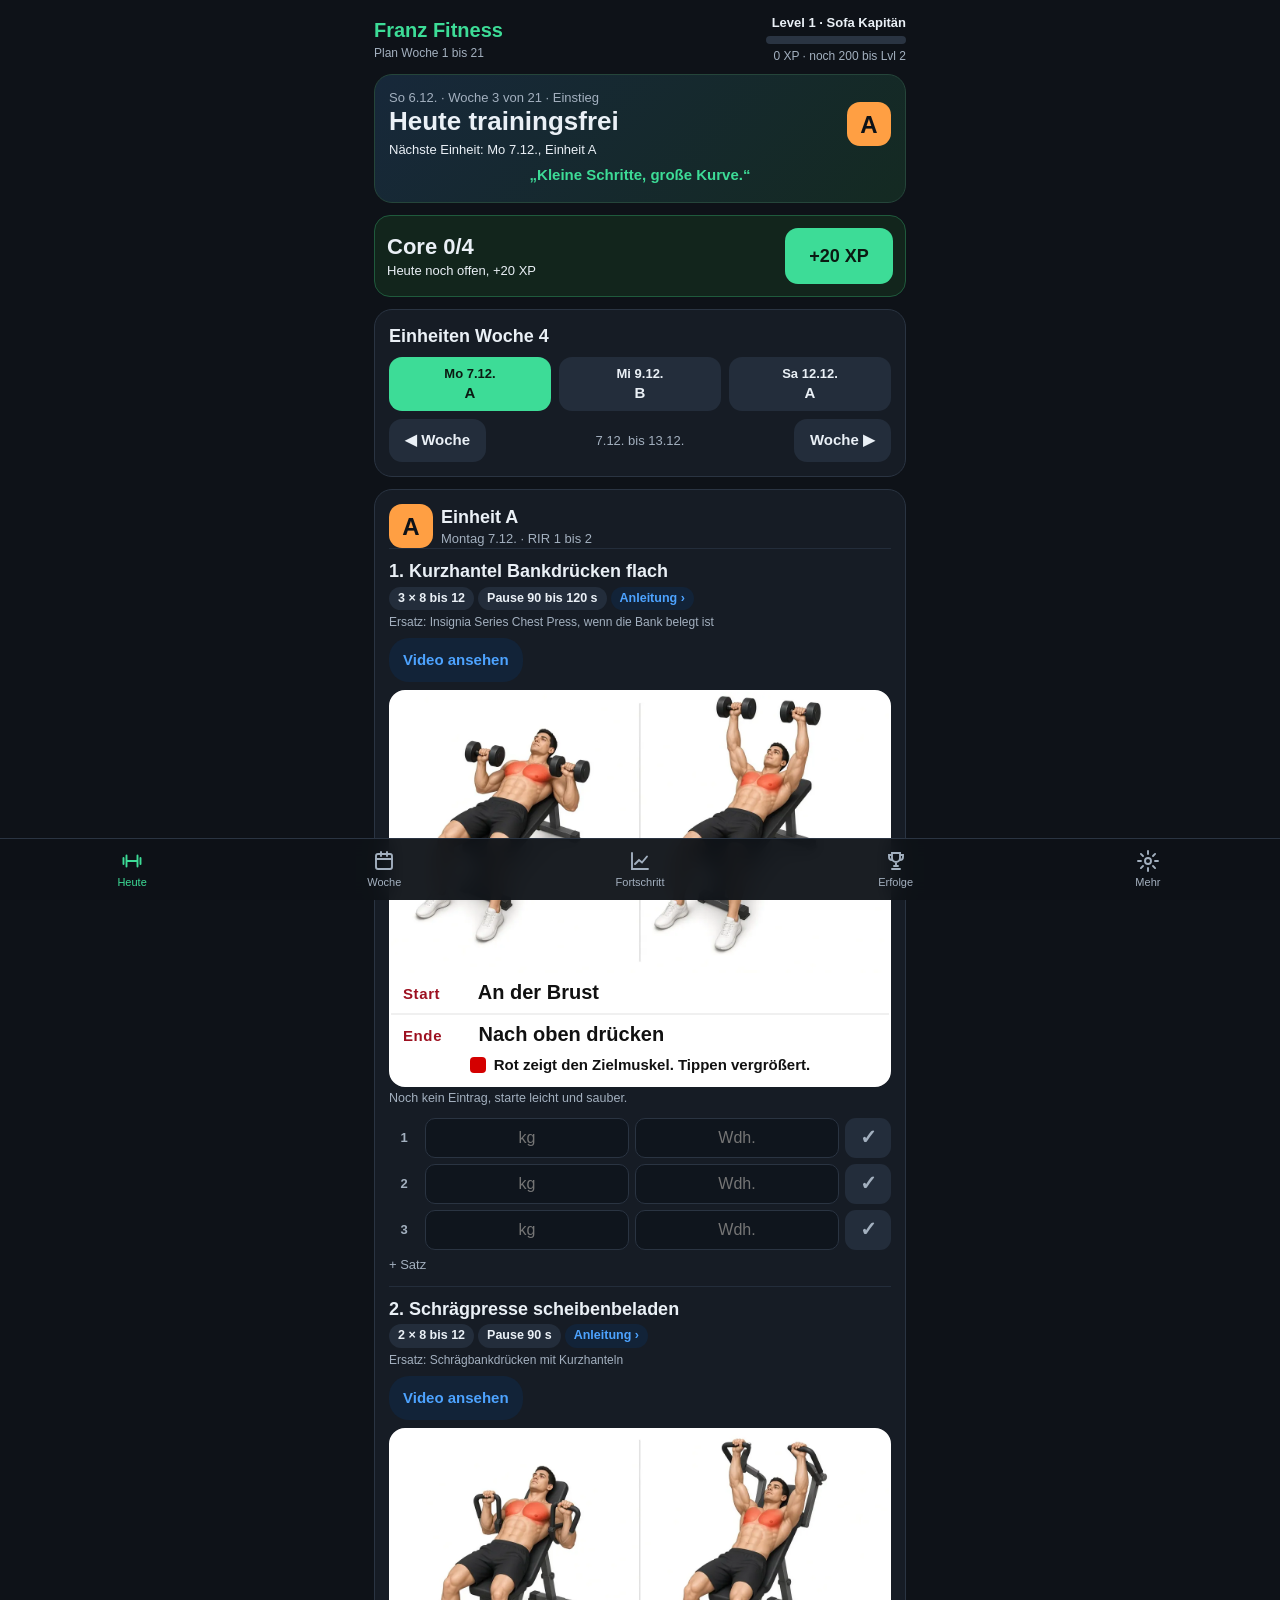
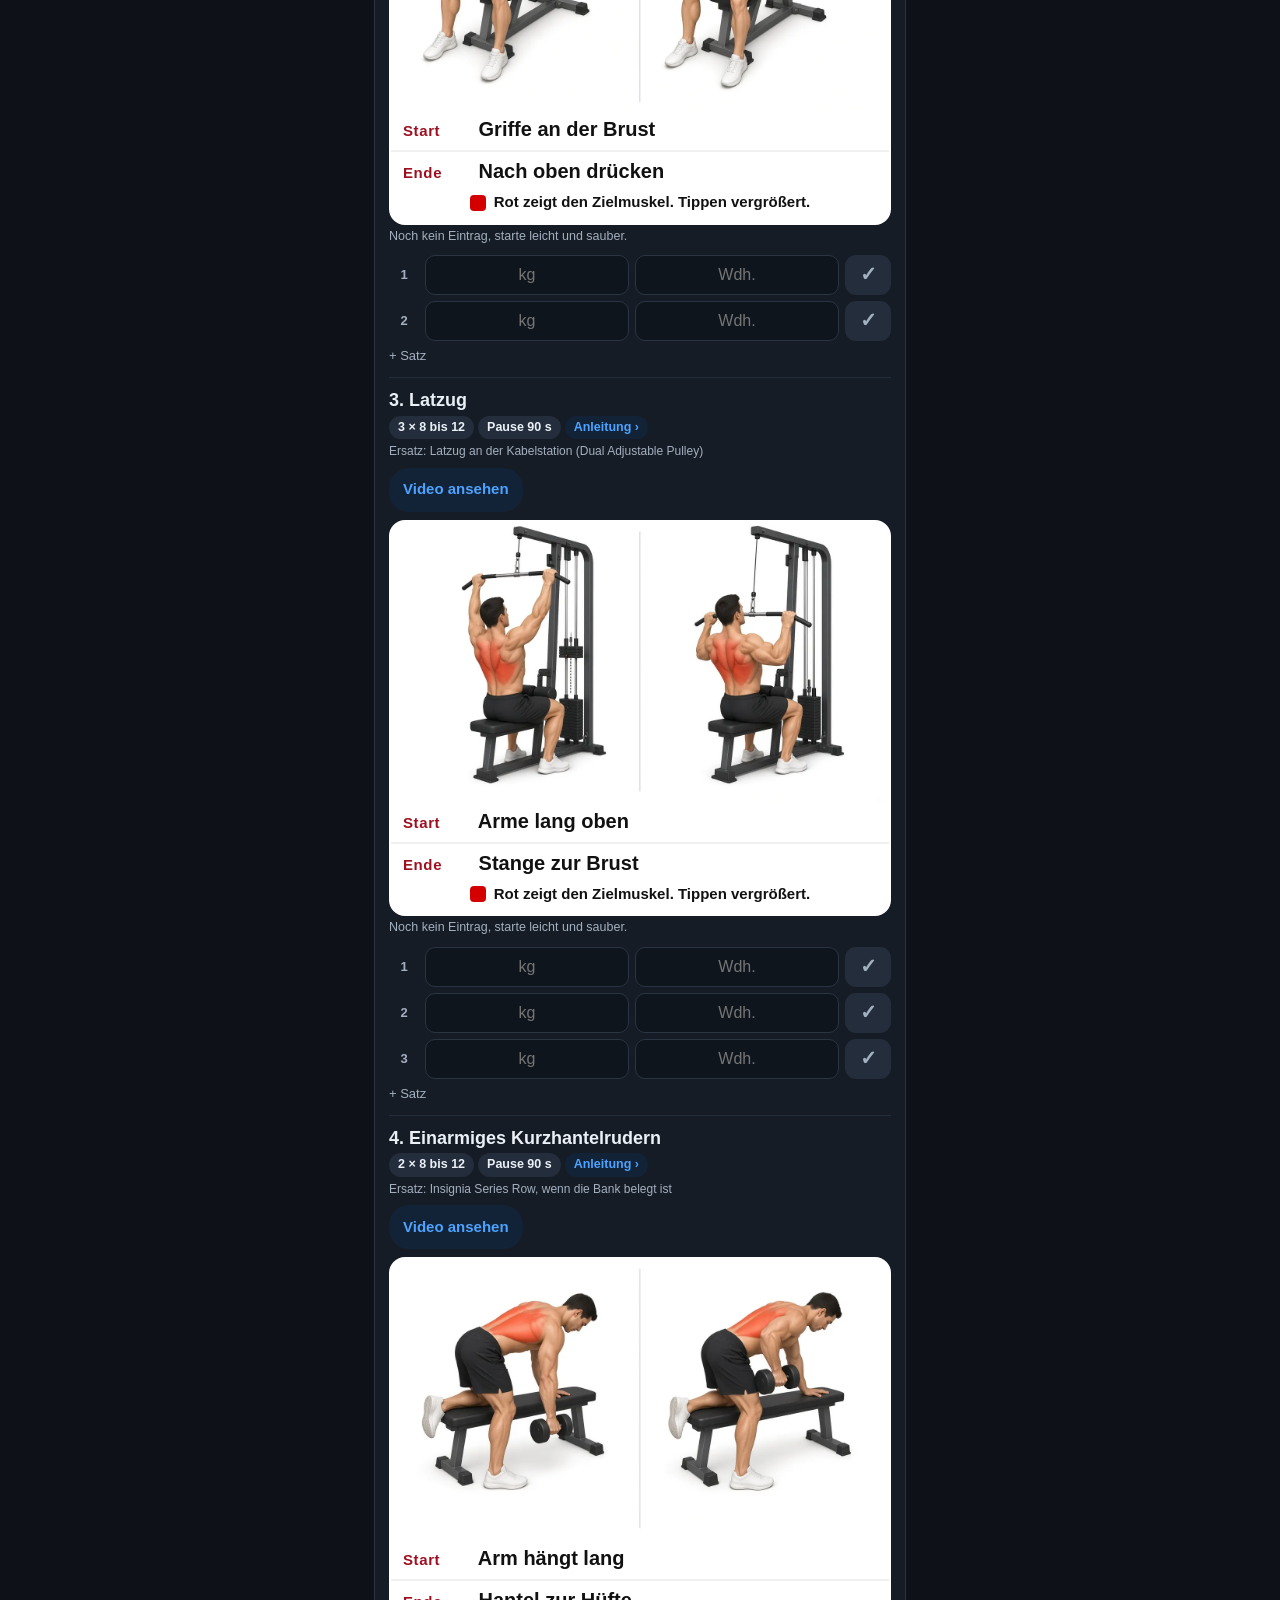
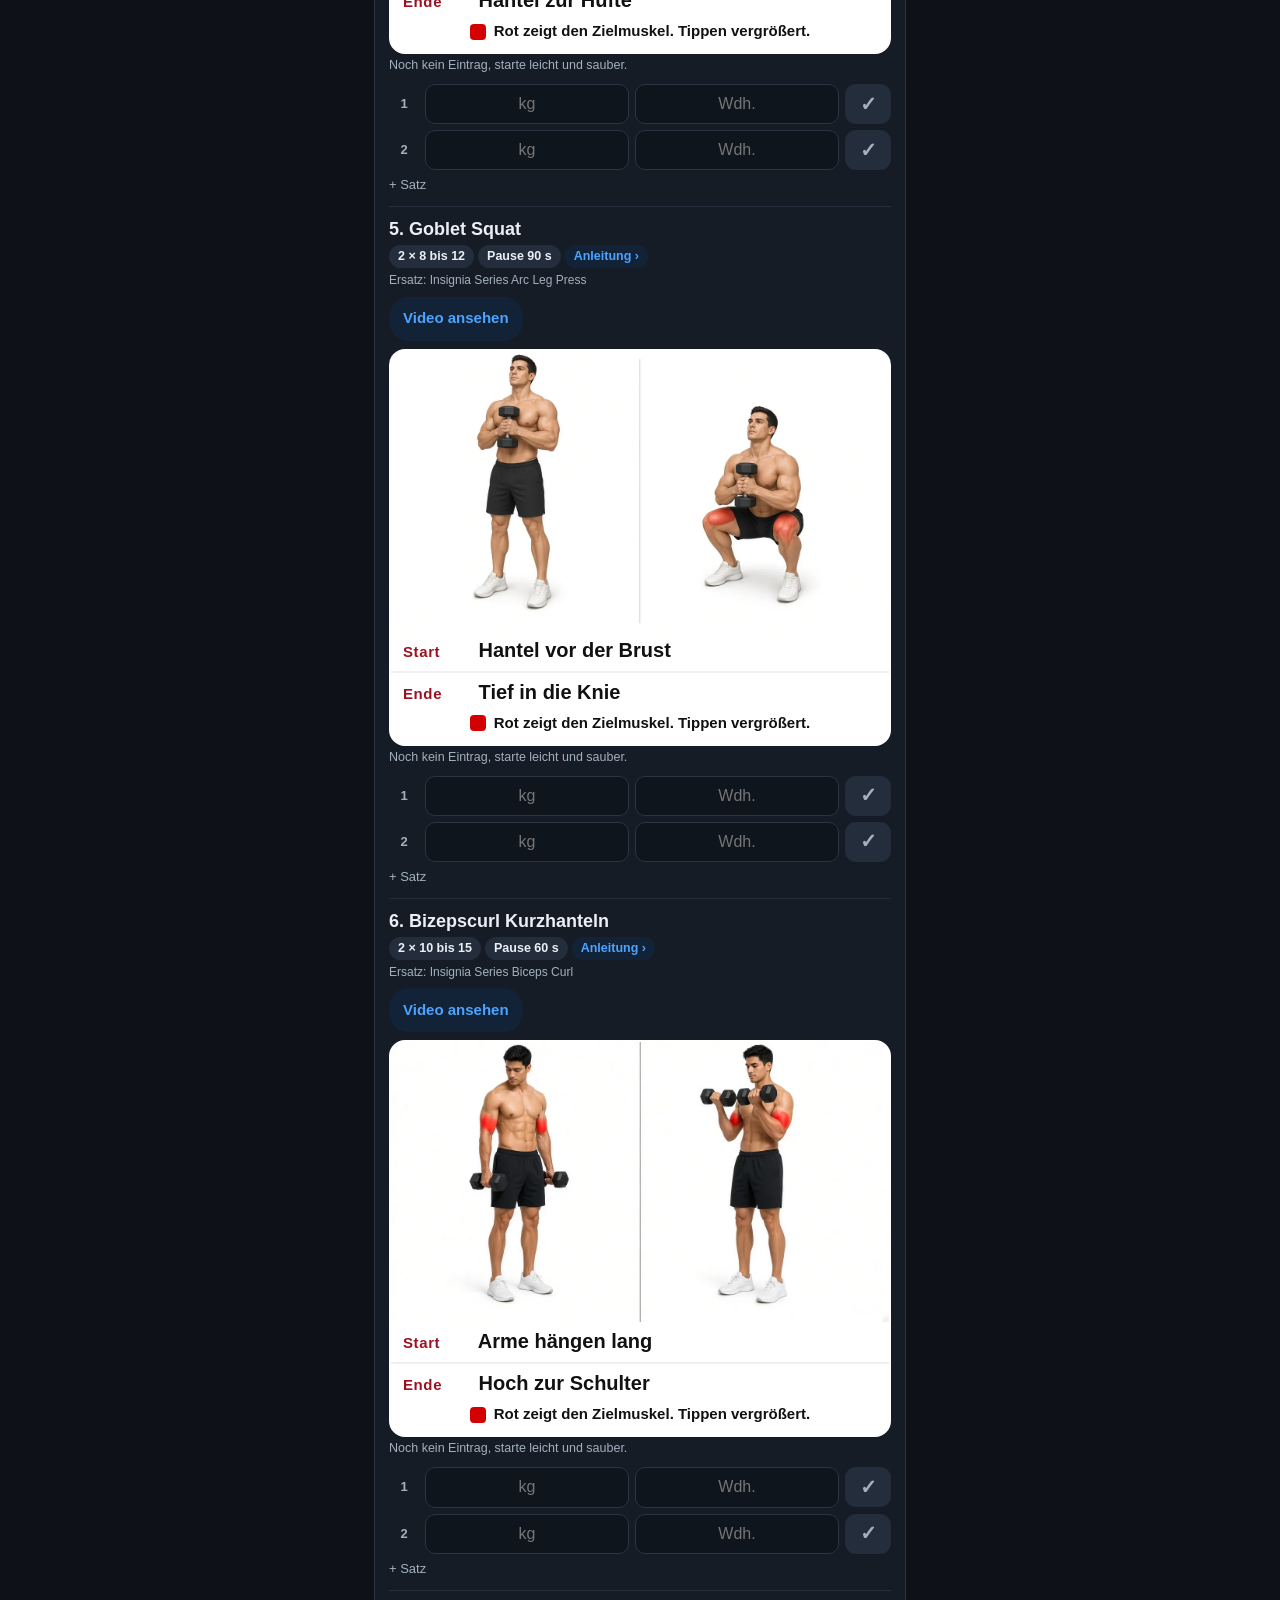
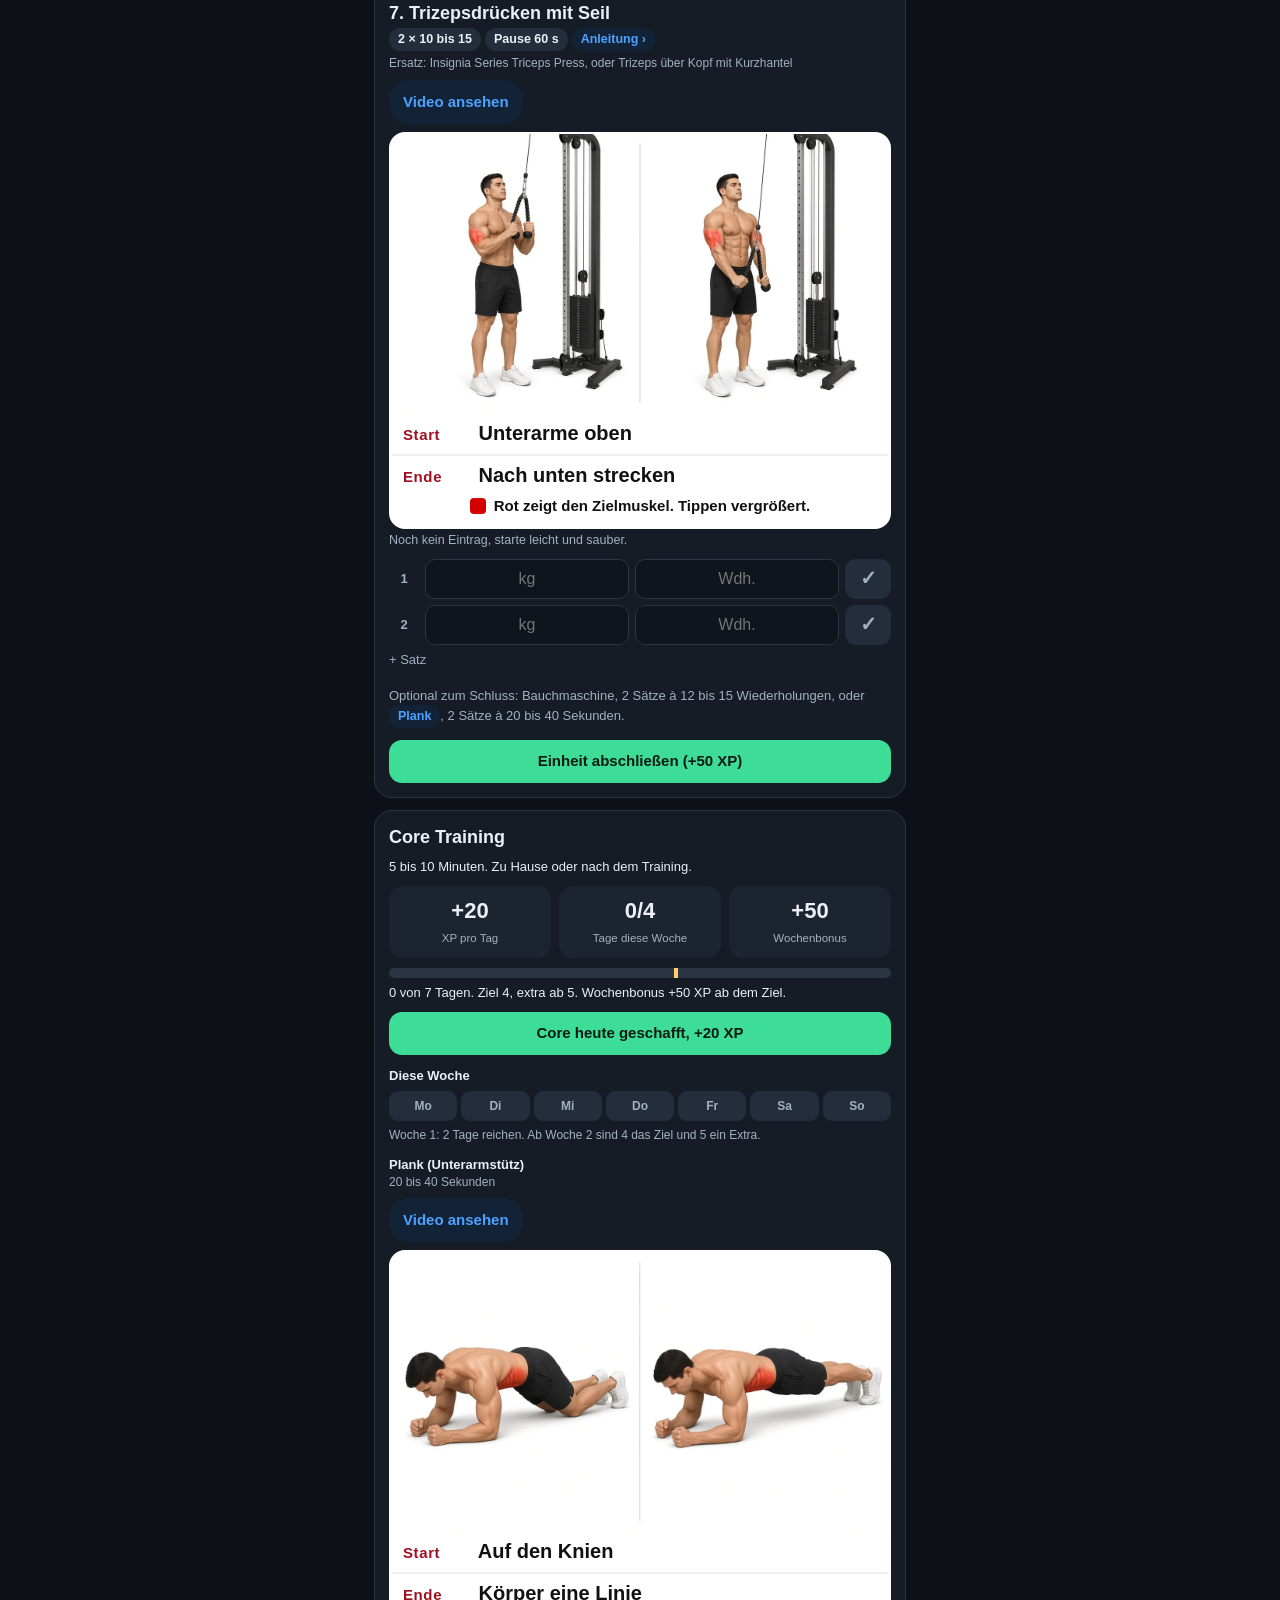
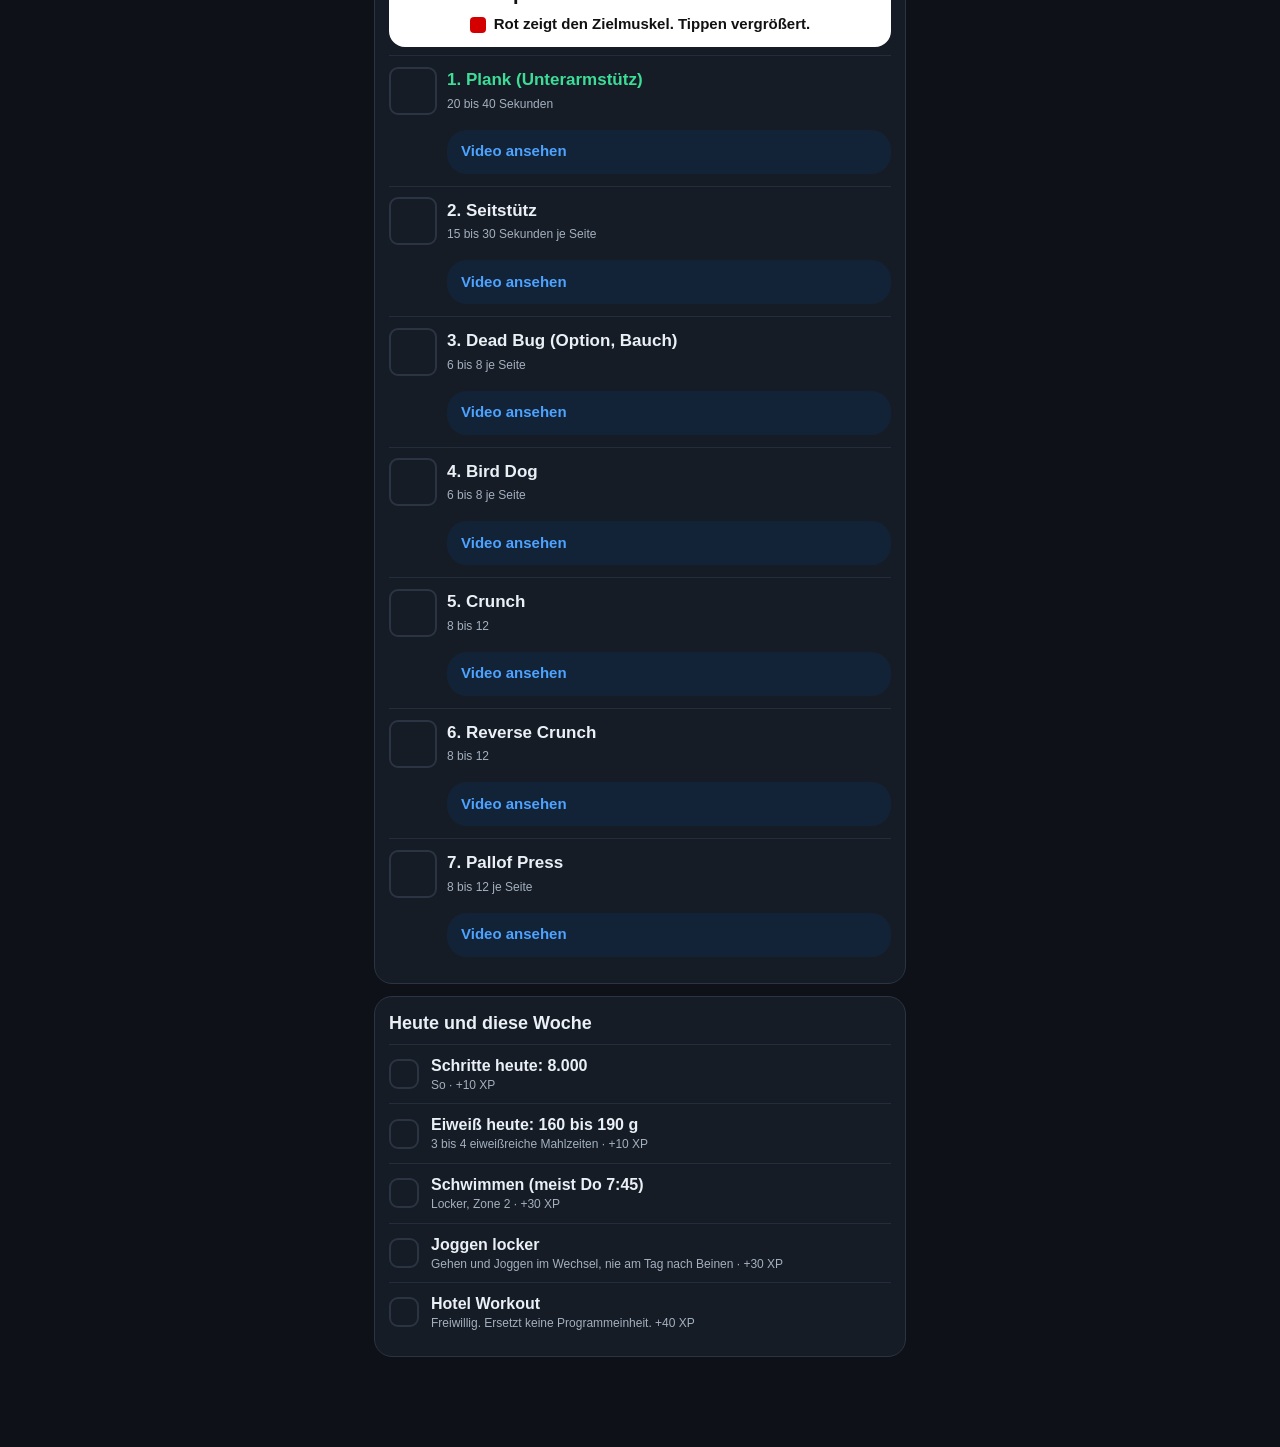
==== commit c47a61e2: "Kurze YouTube-Clips für alle 29 Übungen Jede Übung in uebdata.py verweist auf einen Clip von höchste" ====
--- a/index.html
+++ b/index.html
@@ -206,7 +206,7 @@
 <button data-tab="mehr"><svg viewBox="0 0 24 24" fill="none" stroke="currentColor" stroke-width="1.9" stroke-linecap="round"><circle cx="12" cy="12" r="3"/><path d="M12 2v3M12 19v3M2 12h3M19 12h3M4.9 4.9l2.1 2.1M17 17l2.1 2.1M4.9 19.1L7 17M17 7l2.1-2.1"/></svg>Mehr</button>
 </nav>
 <script>
-const EXDATA=[{"id": "brustpresse", "name": "Brustpresse Maschine (flach)", "grp": "brust", "plan": "Ersatz für Kurzhantel Bankdrücken flach", "saetze": "2 → 3", "wdh": "8 bis 12", "pause": "90 bis 120 s", "rir": "2 bis 3, ab Woche 4: 1 bis 2, Deload Woche 12: 3", "start": "Griffe auf Brusthöhe, Ellbogen gebeugt", "ende": "Arme vorn, Ellbogen nicht durchgestreckt", "punkte": ["Sitz so einstellen, dass die Griffe auf Brusthöhe sind", "Schulterblätter zurück und runter, Rücken am Polster", "Kraftvoll nach vorn drücken, Ellbogen bleiben leicht gebeugt", "2 bis 3 Sekunden kontrolliert zurück"], "fehler": ["Schultern ziehen beim Drücken nach vorn oder oben", "Gewicht knallt zurück in den Stapel"], "prim": ["chest"], "sek": ["fdelt", "triceps"], "ziel": "Brust, dazu vordere Schulter und Trizeps", "ersatz": "Das ist die Maschinen Variante, wenn die Bank belegt ist"}, {"id": "schraegbank", "name": "Schrägbankdrücken Kurzhanteln", "grp": "brust", "plan": "Einheit B1", "saetze": "2 → 3", "wdh": "8 bis 12", "pause": "90 bis 120 s", "rir": "2 bis 3, ab Woche 4: 1 bis 2, Deload Woche 12: 3", "start": "Hanteln auf Höhe der oberen Brust, Lehne 30 bis 45 Grad", "ende": "Hanteln über der oberen Brust, Arme fast gestreckt", "punkte": ["Lehne auf 30 bis 45 Grad, Füße fest am Boden", "Hanteln über der oberen Brust zusammenführen", "Kontrolliert absenken, Ellbogen bleiben unter der Hantel", "Hochdrücken, oben nicht hart durchstrecken"], "fehler": ["Bank zu steil, dann arbeitet vor allem die Schulter", "Ellbogen weit abgespreizt auf 90 Grad"], "prim": ["chest"], "sek": ["fdelt", "triceps"], "ziel": "Obere Brust, dazu vordere Schulter und Trizeps", "ersatz": "Hammer Strength Iso Lateral Incline Press, wenn die Bank belegt ist", "video": "https://www.youtube.com/watch?v=X1IhMhOkWaw"}, {"id": "multipresse", "name": "Flachbankdrücken Multipresse", "grp": "brust", "plan": "Einheit B1", "saetze": "2 → 3", "wdh": "8 bis 12", "pause": "90 bis 120 s", "rir": "2 bis 3", "start": "Stange an der unteren Brust", "ende": "Stange über der Brust, Arme fast gestreckt", "punkte": ["Bank so stellen, dass die Stange über der unteren Brust läuft", "Sicherungshaken knapp über Brusthöhe einstellen", "Schulterblätter zusammen, Füße fest am Boden", "Stange zur unteren Brust, Unterarme senkrecht, dann hochdrücken"], "fehler": ["Stange läuft über Hals oder Gesicht", "Gesäß hebt beim Drücken von der Bank ab"], "prim": ["chest"], "sek": ["fdelt", "triceps"], "ziel": "Brust, dazu vordere Schulter und Trizeps", "video": "https://www.youtube.com/watch?v=MlWrpIE26Rg"}, {"id": "fliegende", "name": "Butterfly", "grp": "brust", "plan": "Einheit B2", "saetze": "2", "wdh": "10 bis 15", "pause": "60 bis 90 s", "rir": "2 bis 3, ab Woche 4: 1 bis 2, Deload Woche 12: 3", "start": "Griffe seitlich auf Schulterhöhe, Arme leicht gebeugt", "ende": "Griffe treffen sich vor der Brust", "punkte": ["Sitz so einstellen, dass die Griffe auf Schulterhöhe liegen", "Arme leicht gebeugt lassen", "Vor der Brust zusammenführen und kurz halten", "Langsam öffnen, Schultern bleiben unten"], "fehler": ["Zu schwer, dann wird daraus ein Drücken", "Schultern rollen nach vorn"], "prim": ["chest"], "sek": ["fdelt"], "ziel": "Brust, dazu vordere Schulter", "ersatz": "Fliegende an der Kabelstation oder mit Kurzhanteln auf der Flachbank", "video": "https://www.youtube.com/watch?v=dWGbgeGvTsI"}, {"id": "latzug", "name": "Latzug", "grp": "ruecken", "plan": "Einheit A3", "saetze": "2 → 3", "wdh": "8 bis 12", "pause": "90 s", "rir": "2 bis 3, ab Woche 4: 1 bis 2, Deload Woche 12: 3", "start": "Arme gestreckt über dem Kopf", "ende": "Stange vor dem Gesicht zur oberen Brust", "punkte": ["Knie fest unter das Polster", "Brust raus, nicht ins Hohlkreuz fallen", "Stange zur oberen Brust ziehen, Ellbogen nach unten", "Langsam nach oben zurück, oben strecken"], "fehler": ["Stange hinter den Kopf ziehen", "Schwung aus dem Oberkörper holen"], "prim": ["lats"], "sek": ["biceps", "traps"], "ziel": "Breiter Rückenmuskel, dazu Bizeps und oberer Rücken", "ersatz": "Latzug an der Kabelstation (Dual Adjustable Pulley)", "video": "https://www.youtube.com/watch?v=JUruRn5Y6Zc"}, {"id": "rudern", "name": "Rudern sitzend", "grp": "ruecken", "plan": "Einheit B3", "saetze": "2 → 3", "wdh": "8 bis 12", "pause": "90 s", "rir": "2 bis 3, ab Woche 4: 1 bis 2, Deload Woche 12: 3", "start": "Arme lang zum Griff, Brust am Polster", "ende": "Griffe an den Hüften, Ellbogen hinten", "punkte": ["Brustpolster so einstellen, dass du die Griffe mit langen Armen erreichst", "Fest zu den Hüften ziehen", "Kurz halten, Schultern bleiben unten", "Kontrolliert nach vorn, Oberkörper bleibt ruhig"], "fehler": ["Mit dem Oberkörper vor und zurück schwingen", "Schultern zu den Ohren hochziehen"], "prim": ["lats", "traps"], "sek": ["biceps"], "ziel": "Mittlerer und breiter Rücken, dazu Bizeps", "ersatz": "Einarmiges Kurzhantelrudern, wenn die Maschine belegt ist"}, {"id": "deadbug", "name": "Dead Bug (Option, Bauch)", "grp": "ruecken", "plan": "Core Training und optional nach Einheit A", "saetze": "1", "wdh": "6 bis 8 je Seite", "pause": "45 s", "rir": "sauber", "start": "Rückenlage, Arme hoch, Beine im 90 Grad Winkel", "ende": "Arm nach hinten, Gegenbein nach vorn strecken", "punkte": ["Unteren Rücken flach auf die Matte drücken", "Arm und Gegenbein langsam strecken", "Ausatmen, Bauch bleibt fest", "Zurück in die Mitte, Seite wechseln"], "fehler": ["Hohlkreuz, der untere Rücken hebt ab", "Zu schnell, ohne Kontrolle"], "prim": ["abs"], "sek": [], "ziel": "Gerader und tiefer Bauch (Rumpfstabilität)", "video": "https://www.youtube.com/watch?v=6BUVunRfJig"}, {"id": "bizeps", "name": "Bizepscurl Kurzhanteln", "grp": "arme", "plan": "Einheit A6", "saetze": "2", "wdh": "10 bis 15", "pause": "60 s", "rir": "2 bis 3, ab Woche 4: 1 bis 2, Deload Woche 12: 3", "start": "Arme hängen gestreckt", "ende": "Hanteln auf Schulterhöhe", "punkte": ["Aufrecht stehen oder sitzen, Ellbogen fest am Körper", "Nicht schwingen", "Oben kurz halten", "Hanteln langsam ablassen"], "fehler": ["Schwung mit dem Oberkörper", "Ellbogen wandern nach vorn"], "prim": ["biceps"], "sek": [], "ziel": "Bizeps", "ersatz": "Insignia Series Biceps Curl", "video": "https://www.youtube.com/watch?v=3b5AZfvdQ2I"}, {"id": "hammer", "name": "Hammercurl Kurzhanteln", "grp": "arme", "plan": "Einheit B6", "saetze": "2", "wdh": "10 bis 15", "pause": "60 s", "rir": "2 bis 3, ab Woche 4: 1 bis 2, Deload Woche 12: 3", "start": "Neutralgriff, Daumen nach vorn", "ende": "Hanteln auf Schulterhöhe, Daumen oben", "punkte": ["Daumen zeigen nach oben", "Ellbogen fest am Körper", "Hanteln wie einen Hammer führen, nicht schwingen", "Langsam ablassen"], "fehler": ["Handgelenk knickt ab", "Zu schwer, dann schwingt der Rücken mit"], "prim": ["biceps"], "sek": [], "ziel": "Bizeps und Unterarm (Brachialis)", "ersatz": "Hammercurl mit Seil an der Kabelstation", "video": "https://www.youtube.com/watch?v=vyraB4usDV8"}, {"id": "trizeps_seil", "name": "Trizepsdrücken mit Seil", "grp": "arme", "plan": "Einheit A7", "saetze": "2", "wdh": "10 bis 15", "pause": "60 s", "rir": "2 bis 3, ab Woche 4: 1 bis 2, Deload Woche 12: 3", "start": "Seil auf Brusthöhe, Ellbogen 90 Grad", "ende": "Arme unten gestreckt, Seil auseinander", "punkte": ["Rolle ganz oben, Seil einhängen", "Ellbogen fest am Körper", "Nur die Unterarme strecken", "Langsam zurück, Schultern bleiben unten"], "fehler": ["Ellbogen wandern nach vorn und hinten", "Mit dem Körpergewicht runterdrücken"], "prim": ["triceps"], "sek": [], "ziel": "Trizeps", "ersatz": "Insignia Series Triceps Press, oder Trizeps über Kopf mit Kurzhantel", "video": "https://www.youtube.com/watch?v=yk6VdVwww5k"}, {"id": "trizeps_ueberkopf", "name": "Trizeps Überkopf am Kabel", "grp": "arme", "plan": "Einheit B7", "saetze": "2", "wdh": "10 bis 15", "pause": "60 s", "rir": "2 bis 3", "start": "Rücken zum Kabel, Seil hinter dem Kopf", "ende": "Arme nach vorn oben gestreckt", "punkte": ["Rücken zum Kabelturm, Ausfallschritt", "Ellbogen zeigen nach vorn und bleiben fix", "Unterarme nach vorn oben strecken", "Rippen unten halten, langsam zurück"], "fehler": ["Hohlkreuz statt fester Rumpf", "Oberarme bewegen sich mit"], "prim": ["triceps"], "sek": [], "ziel": "Trizeps, vor allem langer Kopf", "video": "https://www.youtube.com/watch?v=yk6VdVwww5k"}, {"id": "beinpresse", "name": "Beinpresse", "grp": "beine", "plan": "Einheit A4", "saetze": "2", "wdh": "10 bis 12", "pause": "90 s", "rir": "2 bis 3", "start": "Knie ca. 90 Grad, Rücken am Polster", "ende": "Beine gestreckt, Knie locker", "punkte": ["Füße schulterbreit mittig auf der Platte", "Knie folgen den Fußspitzen", "Nur so tief, wie der untere Rücken am Polster bleibt", "Oben Knie nicht durchschlagen"], "fehler": ["Zu tief, das Becken rollt ein", "Knie fallen nach innen"], "prim": ["quads", "glutes"], "sek": ["hams"], "ziel": "Vorderer Oberschenkel und Gesäß", "video": "https://www.youtube.com/watch?v=7_cmjJBw_Ig"}, {"id": "goblet", "name": "Goblet Squat", "grp": "beine", "plan": "Einheit A5", "saetze": "2", "wdh": "8 bis 12", "pause": "90 s", "rir": "2 bis 3, ab Woche 4: 1 bis 2, Deload Woche 12: 3", "start": "Aufrecht, Hantel vor der Brust", "ende": "Oberschenkel etwa waagrecht", "punkte": ["Hantel fest vor der Brust", "Fersen am Boden, Knie in Fußrichtung", "Kontrolliert tief und wieder hoch", "Rücken bleibt neutral"], "fehler": ["Fersen heben ab", "Rücken rundet sich unten"], "prim": ["quads", "glutes"], "sek": ["abs"], "ziel": "Vorderer Oberschenkel und Gesäß", "ersatz": "Insignia Series Arc Leg Press", "video": "https://www.youtube.com/watch?v=I-41oPS373Y"}, {"id": "rdl", "name": "Rumänisches Kreuzheben", "grp": "beine", "plan": "Einheit B5", "saetze": "2", "wdh": "8 bis 12", "pause": "90 s", "rir": "2 bis 3, ab Woche 4: 1 bis 2, Deload Woche 12: 3", "start": "Aufrecht, Hanteln vor den Oberschenkeln", "ende": "Hüfte hinten, Rücken gerade, Hanteln unter dem Knie", "punkte": ["Knie leicht gebeugt", "Hanteln eng an den Beinen", "Hüfte nach hinten, Rücken gerade", "Dehnung hinten in den Oberschenkeln, dann Hüfte nach vorn"], "fehler": ["Runder Rücken", "Daraus wird eine Kniebeuge"], "prim": ["hams", "glutes"], "sek": ["traps"], "ziel": "Hinterer Oberschenkel und Gesäß", "ersatz": "Insignia Series Seated Leg Curl", "video": "https://www.youtube.com/watch?v=1Bs6Xe6jTtg"}, {"id": "hipthrust", "name": "Hip Thrust (Option statt RDL)", "grp": "beine", "plan": "Option, nicht im Standardplan", "saetze": "2", "wdh": "10 bis 12", "pause": "90 s", "rir": "2 bis 3", "start": "Gesäß unten, Schulterblätter an der Bank", "ende": "Hüfte oben, Körper wie ein Tisch", "punkte": ["Schulterblätter an der Bankkante, Füße hüftbreit", "Stange mit Polster auf der Hüfte", "Hüfte hochdrücken, Schienbeine oben senkrecht", "Oben Gesäß anspannen, Kinn leicht zur Brust"], "fehler": ["Hohlkreuz oben statt Gesäß", "Füße zu weit weg, dann zieht es hinten am Oberschenkel"], "prim": ["glutes"], "sek": ["hams"], "ziel": "Gesäß, dazu hinterer Oberschenkel", "video": "https://www.youtube.com/watch?v=Y0bmWyhsLXQ"}, {"id": "liegestuetz", "name": "Liegestütze", "grp": "hotel", "plan": "Hotel Workout", "saetze": "3 Runden", "wdh": "8 bis 15", "pause": "45 bis 60 s", "rir": "1 bis 2", "start": "Arme gestreckt, Körper in einer Linie", "ende": "Brust knapp über dem Boden", "punkte": ["Hände etwas breiter als die Schultern", "Bauch und Gesäß fest, Körper bleibt gerade", "Ellbogen ca. 45 Grad nach hinten", "Zu schwer: Hände auf Bett oder Tisch"], "fehler": ["Hüfte hängt durch", "Nur halbe Bewegung oben"], "prim": ["chest"], "sek": ["triceps", "fdelt"], "ziel": "Brust, dazu Trizeps und Schulter", "video": "https://www.youtube.com/watch?v=30j5spsInAk"}, {"id": "bandrudern", "name": "Rudern mit Band oder Handtuch", "grp": "hotel", "plan": "Hotel Workout", "saetze": "3 Runden", "wdh": "10 bis 15", "pause": "45 bis 60 s", "rir": "1 bis 2", "start": "Arme vorn gestreckt", "ende": "Hände an den unteren Rippen", "punkte": ["Band sicher in der geschlossenen Tür oder am Pfosten", "Aufrecht stehen, Knie leicht gebeugt", "Ellbogen nach hinten, Schulterblätter zusammen", "Handtuch Variante: um Türgriff, nach hinten lehnen und heranziehen"], "fehler": ["Band an einer Tür, die aufgehen kann", "Schultern ziehen hoch"], "prim": ["lats", "traps"], "sek": ["biceps"], "ziel": "Oberer und breiter Rücken"}, {"id": "kniebeuge", "name": "Kniebeugen", "grp": "hotel", "plan": "Hotel Workout", "saetze": "3 Runden", "wdh": "12 bis 15", "pause": "45 bis 60 s", "rir": "1 bis 2", "start": "Aufrecht, Füße schulterbreit", "ende": "Oberschenkel etwa waagrecht, Arme vorn", "punkte": ["Fersen bleiben am Boden", "Hüfte nach hinten unten, Brust bleibt oben", "Knie in Zehenrichtung", "Optional Kurzhantel vor der Brust (wie Goblet Squat)"], "fehler": ["Knie fallen nach innen", "Rücken rundet sich"], "prim": ["quads", "glutes"], "sek": [], "ziel": "Oberschenkel und Gesäß", "video": "https://www.youtube.com/watch?v=Noj93QZFV_0"}, {"id": "plank", "name": "Plank (Unterarmstütz)", "grp": "hotel", "plan": "Core Training, Hotel und optional nach Einheit A", "saetze": "1", "wdh": "20 bis 40 s", "wl": "Halten", "pause": "45 bis 60 s", "rir": "sauber", "start": "Einstieg auf Knien und Unterarmen", "ende": "Körper eine Linie von Kopf bis Ferse", "punkte": ["Ellbogen unter den Schultern", "Bauch und Gesäß anspannen", "Ruhig weiteratmen", "Halten, solange die Linie sauber bleibt"], "fehler": ["Hüfte hängt durch oder ragt hoch"], "prim": ["abs"], "sek": ["fdelt"], "ziel": "Bauch und Rumpf", "video": "https://www.youtube.com/watch?v=JWfUAXO_8IU"}, {"id": "kh_bank", "name": "Kurzhantel Bankdrücken flach", "grp": "brust", "plan": "Einheit A1", "saetze": "2 → 3", "wdh": "8 bis 12", "pause": "90 bis 120 s", "rir": "2 bis 3, ab Woche 4: 1 bis 2, Deload Woche 12: 3", "ersatz": "Insignia Series Chest Press, wenn die Bank belegt ist", "start": "Auf der Flachbank, Hanteln auf Brusthöhe, Ellbogen gebeugt", "ende": "Hanteln über der Brust, Ellbogen nicht durchgestreckt", "punkte": ["Schulterblätter fest auf der Bank", "Hanteln kontrolliert auf Brusthöhe senken", "Handgelenke fest, nicht abfedern", "Gleichmäßig nach oben drücken"], "fehler": ["Hanteln knallen auf die Brust", "Ellbogen auf 90 Grad abgespreizt, Schultern rollen nach vorn"], "prim": ["chest"], "sek": ["fdelt", "triceps"], "ziel": "Brust, dazu vordere Schulter und Trizeps", "video": "https://www.youtube.com/watch?v=Y0K5vP19d-w"}, {"id": "hs_schraeg", "name": "Schrägpresse scheibenbeladen", "grp": "brust", "plan": "Einheit A2", "saetze": "2", "wdh": "8 bis 12", "pause": "90 s", "rir": "2 bis 3, ab Woche 4: 1 bis 2, Deload Woche 12: 3", "ersatz": "Schrägbankdrücken mit Kurzhanteln", "start": "Sitz und Griffe auf Höhe der oberen Brust, Ellbogen gebeugt", "ende": "Arme nach oben vorn, beide Seiten gleich hoch", "punkte": ["Mit wenig Scheiben starten", "Sitz und Griffe auf Höhe der oberen Brust", "Beide Arme gleichmäßig drücken", "Kontrolliert zurück, nicht fallen lassen"], "fehler": ["Eine Seite zieht deutlich stärker", "Schultern heben zu den Ohren"], "prim": ["chest"], "sek": ["fdelt", "triceps"], "ziel": "Obere Brust an der Hammer Strength Schrägpresse, dazu vordere Schulter und Trizeps"}, {"id": "kh_rudern", "name": "Einarmiges Kurzhantelrudern", "grp": "ruecken", "plan": "Einheit A4", "saetze": "2", "wdh": "8 bis 12", "pause": "90 s", "rir": "2 bis 3, ab Woche 4: 1 bis 2, Deload Woche 12: 3", "ersatz": "Insignia Series Row, wenn die Bank belegt ist", "start": "Eine Hand und ein Knie auf der Bank, Hantel hängt nach unten", "ende": "Hantel am Hüftknochen, Ellbogen hinten, Schulter unten", "punkte": ["Rücken gerade, nicht rund", "Hantel zum Hüftknochen ziehen", "Schulter unten lassen", "Langsam ablassen, Seite wechseln"], "fehler": ["Oberkörper dreht mit", "Schulter zieht nach oben zum Ohr"], "prim": ["lats"], "sek": ["biceps", "traps"], "ziel": "Breiter Rückenmuskel, dazu Bizeps und oberer Rücken"}, {"id": "seitheben", "name": "Seitheben Kurzhanteln", "grp": "schulter", "plan": "Einheit B4", "saetze": "2", "wdh": "10 bis 15", "pause": "60 s", "rir": "2 bis 3, ab Woche 4: 1 bis 2, Deload Woche 12: 3", "ersatz": "Seitheben an der Kabelstation (Dual Adjustable Pulley)", "start": "Aufrecht, Hanteln seitlich an den Oberschenkeln", "ende": "Arme seitlich auf Schulterhöhe, Ellbogen leicht gebeugt", "punkte": ["Arme leicht gebeugt", "Nur bis Schulterhöhe heben", "Kein Schwung aus dem Oberkörper", "Langsam ablassen"], "fehler": ["Zu hoch über die Schulter", "Schwung aus der Hüfte oder den Knien"], "prim": ["mdelt"], "sek": [], "ziel": "Seitliche Schulter", "video": "https://www.youtube.com/watch?v=iT--Sq-G06M"}, {"id": "trizeps_strecker", "name": "Trizepsstrecker", "grp": "arme", "plan": "Einheit B7", "saetze": "2", "wdh": "10 bis 15", "pause": "60 s", "rir": "2 bis 3, ab Woche 4: 1 bis 2, Deload Woche 12: 3", "ersatz": "Trizeps über Kopf an der Kabelstation", "start": "Oberarme auf dem Polster, Unterarme angewinkelt", "ende": "Unterarme gestreckt, Oberarme bleiben liegen", "punkte": ["Ellbogen auf Höhe der Drehachse", "Oberarme fest auf dem Polster", "Nur die Unterarme strecken", "Langsam zurückbeugen"], "fehler": ["Oberarme heben vom Polster ab", "Mit dem Oberkörper nachhelfen"], "prim": ["triceps"], "sek": [], "ziel": "Trizeps an der Insignia Series Triceps Extension"}, {"id": "seitstutz", "name": "Seitstütz", "grp": "core", "plan": "Core Training", "saetze": "1", "wdh": "15 bis 30 s je Seite", "wl": "Halten", "pause": "kurz", "rir": "sauber", "start": "Unterarm unter der Schulter, Knie oder Füße am Boden", "ende": "Hüfte hoch, Körper eine Linie, Bauch fest", "punkte": ["Ellbogen unter der Schulter", "Hüfte hochschieben, nicht hängen lassen", "Oben ruhig atmen", "Seite wechseln"], "fehler": ["Hüfte sackt nach unten", "Kopf hängt in den Nacken"], "prim": ["obliques", "abs"], "sek": [], "ziel": "Seitliche Bauchmuskeln und Rumpf", "video": "https://www.youtube.com/watch?v=Ymn57t4z6ec"}, {"id": "birddog", "name": "Bird Dog", "grp": "core", "plan": "Core Training", "saetze": "1", "wdh": "6 bis 8 je Seite", "pause": "kurz", "rir": "sauber", "start": "Auf Händen und Knien, Rücken gerade", "ende": "Ein Arm nach vorn, das Gegenbein nach hinten", "punkte": ["Hände unter den Schultern, Knie unter der Hüfte", "Bauch fest, Becken bleibt ruhig", "Arm und Gegenbein langsam strecken", "Kurz halten, dann Seite wechseln"], "fehler": ["Das Becken kippt zur Seite", "Hohlkreuz, statt den Bauch festzuhalten"], "prim": ["abs", "erectors", "glutes"], "sek": [], "ziel": "Tiefer Bauch, Rücken und Gesäß"}, {"id": "crunch", "name": "Crunch", "grp": "core", "plan": "Core Training", "saetze": "1", "wdh": "8 bis 12", "pause": "kurz", "rir": "sauber", "start": "Rücken liegt, Knie gebeugt, Füße am Boden", "ende": "Schultern heben ein Stück vom Boden ab", "punkte": ["Unteren Rücken am Boden lassen", "Nur die Schultern anheben, nicht aufrichten", "Ausatmen beim Hochgehen", "Langsam wieder ablegen"], "fehler": ["Am Kopf ziehen", "Schwung aus der Hüfte"], "prim": ["abs"], "sek": [], "ziel": "Gerader Bauchmuskel"}, {"id": "revcrunch", "name": "Reverse Crunch", "grp": "core", "plan": "Core Training", "saetze": "1", "wdh": "8 bis 12", "pause": "kurz", "rir": "sauber", "start": "Rücken liegt, Beine oben angewinkelt", "ende": "Hüfte hebt leicht vom Boden, Knie zur Brust", "punkte": ["Hände neben dem Körper oder leicht unter dem Becken", "Knie bleiben gebeugt", "Nur die Hüfte einrollen, nicht schwingen", "Langsam wieder ablassen, Rücken bleibt flach"], "fehler": ["Beine schwingen weit hoch", "Der untere Rücken hebt unkontrolliert ab"], "prim": ["abs"], "sek": [], "ziel": "Unterer Anteil des geraden Bauchmuskels"}, {"id": "pallof", "name": "Pallof Press", "grp": "core", "plan": "Core Training", "saetze": "1", "wdh": "8 bis 12 je Seite", "pause": "kurz", "rir": "sauber", "start": "Seitlich zum Kabel oder Band, Hände an der Brust", "ende": "Arme nach vorn strecken, Rumpf dreht nicht mit", "punkte": ["Kabel oder Band etwa auf Brusthöhe", "Zu Hause geht ein Band in der Tür", "Bauch fest, Knie leicht gebeugt", "Arme strecken und langsam zurück, Seite wechseln"], "fehler": ["Der Oberkörper dreht zum Zug hin", "Die Schultern ziehen hoch"], "prim": ["abs", "obliques"], "sek": [], "ziel": "Bauch und seitliche Rumpfmuskeln, ohne sich zu drehen", "ersatz": "Band in der Tür, wenn kein Kabel da ist", "video": "https://www.youtube.com/watch?v=TyknsCFvJNQ"}];
+const EXDATA=[{"id": "brustpresse", "name": "Brustpresse Maschine (flach)", "grp": "brust", "plan": "Ersatz für Kurzhantel Bankdrücken flach", "saetze": "2 → 3", "wdh": "8 bis 12", "pause": "90 bis 120 s", "rir": "2 bis 3, ab Woche 4: 1 bis 2, Deload Woche 12: 3", "start": "Griffe auf Brusthöhe, Ellbogen gebeugt", "ende": "Arme vorn, Ellbogen nicht durchgestreckt", "punkte": ["Sitz so einstellen, dass die Griffe auf Brusthöhe sind", "Schulterblätter zurück und runter, Rücken am Polster", "Kraftvoll nach vorn drücken, Ellbogen bleiben leicht gebeugt", "2 bis 3 Sekunden kontrolliert zurück"], "fehler": ["Schultern ziehen beim Drücken nach vorn oder oben", "Gewicht knallt zurück in den Stapel"], "prim": ["chest"], "sek": ["fdelt", "triceps"], "ziel": "Brust, dazu vordere Schulter und Trizeps", "ersatz": "Das ist die Maschinen Variante, wenn die Bank belegt ist", "video": "https://www.youtube.com/watch?v=lzStaoQuFG8"}, {"id": "schraegbank", "name": "Schrägbankdrücken Kurzhanteln", "grp": "brust", "plan": "Einheit B1", "saetze": "2 → 3", "wdh": "8 bis 12", "pause": "90 bis 120 s", "rir": "2 bis 3, ab Woche 4: 1 bis 2, Deload Woche 12: 3", "start": "Hanteln auf Höhe der oberen Brust, Lehne 30 bis 45 Grad", "ende": "Hanteln über der oberen Brust, Arme fast gestreckt", "punkte": ["Lehne auf 30 bis 45 Grad, Füße fest am Boden", "Hanteln über der oberen Brust zusammenführen", "Kontrolliert absenken, Ellbogen bleiben unter der Hantel", "Hochdrücken, oben nicht hart durchstrecken"], "fehler": ["Bank zu steil, dann arbeitet vor allem die Schulter", "Ellbogen weit abgespreizt auf 90 Grad"], "prim": ["chest"], "sek": ["fdelt", "triceps"], "ziel": "Obere Brust, dazu vordere Schulter und Trizeps", "ersatz": "Hammer Strength Iso Lateral Incline Press, wenn die Bank belegt ist", "video": "https://www.youtube.com/watch?v=fw9VGqMXBmg"}, {"id": "multipresse", "name": "Flachbankdrücken Multipresse", "grp": "brust", "plan": "Einheit B1", "saetze": "2 → 3", "wdh": "8 bis 12", "pause": "90 bis 120 s", "rir": "2 bis 3", "start": "Stange an der unteren Brust", "ende": "Stange über der Brust, Arme fast gestreckt", "punkte": ["Bank so stellen, dass die Stange über der unteren Brust läuft", "Sicherungshaken knapp über Brusthöhe einstellen", "Schulterblätter zusammen, Füße fest am Boden", "Stange zur unteren Brust, Unterarme senkrecht, dann hochdrücken"], "fehler": ["Stange läuft über Hals oder Gesicht", "Gesäß hebt beim Drücken von der Bank ab"], "prim": ["chest"], "sek": ["fdelt", "triceps"], "ziel": "Brust, dazu vordere Schulter und Trizeps", "video": "https://www.youtube.com/watch?v=GtWOl6TpuUk"}, {"id": "fliegende", "name": "Butterfly", "grp": "brust", "plan": "Einheit B2", "saetze": "2", "wdh": "10 bis 15", "pause": "60 bis 90 s", "rir": "2 bis 3, ab Woche 4: 1 bis 2, Deload Woche 12: 3", "start": "Griffe seitlich auf Schulterhöhe, Arme leicht gebeugt", "ende": "Griffe treffen sich vor der Brust", "punkte": ["Sitz so einstellen, dass die Griffe auf Schulterhöhe liegen", "Arme leicht gebeugt lassen", "Vor der Brust zusammenführen und kurz halten", "Langsam öffnen, Schultern bleiben unten"], "fehler": ["Zu schwer, dann wird daraus ein Drücken", "Schultern rollen nach vorn"], "prim": ["chest"], "sek": ["fdelt"], "ziel": "Brust, dazu vordere Schulter", "ersatz": "Fliegende an der Kabelstation oder mit Kurzhanteln auf der Flachbank", "video": "https://www.youtube.com/watch?v=TYNwXEtcnvk"}, {"id": "latzug", "name": "Latzug", "grp": "ruecken", "plan": "Einheit A3", "saetze": "2 → 3", "wdh": "8 bis 12", "pause": "90 s", "rir": "2 bis 3, ab Woche 4: 1 bis 2, Deload Woche 12: 3", "start": "Arme gestreckt über dem Kopf", "ende": "Stange vor dem Gesicht zur oberen Brust", "punkte": ["Knie fest unter das Polster", "Brust raus, nicht ins Hohlkreuz fallen", "Stange zur oberen Brust ziehen, Ellbogen nach unten", "Langsam nach oben zurück, oben strecken"], "fehler": ["Stange hinter den Kopf ziehen", "Schwung aus dem Oberkörper holen"], "prim": ["lats"], "sek": ["biceps", "traps"], "ziel": "Breiter Rückenmuskel, dazu Bizeps und oberer Rücken", "ersatz": "Latzug an der Kabelstation (Dual Adjustable Pulley)", "video": "https://www.youtube.com/watch?v=trZQjegcRx0"}, {"id": "rudern", "name": "Rudern sitzend", "grp": "ruecken", "plan": "Einheit B3", "saetze": "2 → 3", "wdh": "8 bis 12", "pause": "90 s", "rir": "2 bis 3, ab Woche 4: 1 bis 2, Deload Woche 12: 3", "start": "Arme lang zum Griff, Brust am Polster", "ende": "Griffe an den Hüften, Ellbogen hinten", "punkte": ["Brustpolster so einstellen, dass du die Griffe mit langen Armen erreichst", "Fest zu den Hüften ziehen", "Kurz halten, Schultern bleiben unten", "Kontrolliert nach vorn, Oberkörper bleibt ruhig"], "fehler": ["Mit dem Oberkörper vor und zurück schwingen", "Schultern zu den Ohren hochziehen"], "prim": ["lats", "traps"], "sek": ["biceps"], "ziel": "Mittlerer und breiter Rücken, dazu Bizeps", "ersatz": "Einarmiges Kurzhantelrudern, wenn die Maschine belegt ist", "video": "https://www.youtube.com/watch?v=g3XEc-lKOc8"}, {"id": "deadbug", "name": "Dead Bug (Option, Bauch)", "grp": "ruecken", "plan": "Core Training und optional nach Einheit A", "saetze": "1", "wdh": "6 bis 8 je Seite", "pause": "45 s", "rir": "sauber", "start": "Rückenlage, Arme hoch, Beine im 90 Grad Winkel", "ende": "Arm nach hinten, Gegenbein nach vorn strecken", "punkte": ["Unteren Rücken flach auf die Matte drücken", "Arm und Gegenbein langsam strecken", "Ausatmen, Bauch bleibt fest", "Zurück in die Mitte, Seite wechseln"], "fehler": ["Hohlkreuz, der untere Rücken hebt ab", "Zu schnell, ohne Kontrolle"], "prim": ["abs"], "sek": [], "ziel": "Gerader und tiefer Bauch (Rumpfstabilität)", "video": "https://www.youtube.com/watch?v=Hb--jBZr4eU"}, {"id": "bizeps", "name": "Bizepscurl Kurzhanteln", "grp": "arme", "plan": "Einheit A6", "saetze": "2", "wdh": "10 bis 15", "pause": "60 s", "rir": "2 bis 3, ab Woche 4: 1 bis 2, Deload Woche 12: 3", "start": "Arme hängen gestreckt", "ende": "Hanteln auf Schulterhöhe", "punkte": ["Aufrecht stehen oder sitzen, Ellbogen fest am Körper", "Nicht schwingen", "Oben kurz halten", "Hanteln langsam ablassen"], "fehler": ["Schwung mit dem Oberkörper", "Ellbogen wandern nach vorn"], "prim": ["biceps"], "sek": [], "ziel": "Bizeps", "ersatz": "Insignia Series Biceps Curl", "video": "https://www.youtube.com/watch?v=bunzDJOA0nE"}, {"id": "hammer", "name": "Hammercurl Kurzhanteln", "grp": "arme", "plan": "Einheit B6", "saetze": "2", "wdh": "10 bis 15", "pause": "60 s", "rir": "2 bis 3, ab Woche 4: 1 bis 2, Deload Woche 12: 3", "start": "Neutralgriff, Daumen nach vorn", "ende": "Hanteln auf Schulterhöhe, Daumen oben", "punkte": ["Daumen zeigen nach oben", "Ellbogen fest am Körper", "Hanteln wie einen Hammer führen, nicht schwingen", "Langsam ablassen"], "fehler": ["Handgelenk knickt ab", "Zu schwer, dann schwingt der Rücken mit"], "prim": ["biceps"], "sek": [], "ziel": "Bizeps und Unterarm (Brachialis)", "ersatz": "Hammercurl mit Seil an der Kabelstation", "video": "https://www.youtube.com/watch?v=vyraB4usDV8"}, {"id": "trizeps_seil", "name": "Trizepsdrücken mit Seil", "grp": "arme", "plan": "Einheit A7", "saetze": "2", "wdh": "10 bis 15", "pause": "60 s", "rir": "2 bis 3, ab Woche 4: 1 bis 2, Deload Woche 12: 3", "start": "Seil auf Brusthöhe, Ellbogen 90 Grad", "ende": "Arme unten gestreckt, Seil auseinander", "punkte": ["Rolle ganz oben, Seil einhängen", "Ellbogen fest am Körper", "Nur die Unterarme strecken", "Langsam zurück, Schultern bleiben unten"], "fehler": ["Ellbogen wandern nach vorn und hinten", "Mit dem Körpergewicht runterdrücken"], "prim": ["triceps"], "sek": [], "ziel": "Trizeps", "ersatz": "Insignia Series Triceps Press, oder Trizeps über Kopf mit Kurzhantel", "video": "https://www.youtube.com/watch?v=vPeQu_L-1n0"}, {"id": "trizeps_ueberkopf", "name": "Trizeps Überkopf am Kabel", "grp": "arme", "plan": "Einheit B7", "saetze": "2", "wdh": "10 bis 15", "pause": "60 s", "rir": "2 bis 3", "start": "Rücken zum Kabel, Seil hinter dem Kopf", "ende": "Arme nach vorn oben gestreckt", "punkte": ["Rücken zum Kabelturm, Ausfallschritt", "Ellbogen zeigen nach vorn und bleiben fix", "Unterarme nach vorn oben strecken", "Rippen unten halten, langsam zurück"], "fehler": ["Hohlkreuz statt fester Rumpf", "Oberarme bewegen sich mit"], "prim": ["triceps"], "sek": [], "ziel": "Trizeps, vor allem langer Kopf", "video": "https://www.youtube.com/watch?v=mRozZKkGIfg"}, {"id": "beinpresse", "name": "Beinpresse", "grp": "beine", "plan": "Einheit A4", "saetze": "2", "wdh": "10 bis 12", "pause": "90 s", "rir": "2 bis 3", "start": "Knie ca. 90 Grad, Rücken am Polster", "ende": "Beine gestreckt, Knie locker", "punkte": ["Füße schulterbreit mittig auf der Platte", "Knie folgen den Fußspitzen", "Nur so tief, wie der untere Rücken am Polster bleibt", "Oben Knie nicht durchschlagen"], "fehler": ["Zu tief, das Becken rollt ein", "Knie fallen nach innen"], "prim": ["quads", "glutes"], "sek": ["hams"], "ziel": "Vorderer Oberschenkel und Gesäß", "video": "https://www.youtube.com/watch?v=envAdDzXz0k"}, {"id": "goblet", "name": "Goblet Squat", "grp": "beine", "plan": "Einheit A5", "saetze": "2", "wdh": "8 bis 12", "pause": "90 s", "rir": "2 bis 3, ab Woche 4: 1 bis 2, Deload Woche 12: 3", "start": "Aufrecht, Hantel vor der Brust", "ende": "Oberschenkel etwa waagrecht", "punkte": ["Hantel fest vor der Brust", "Fersen am Boden, Knie in Fußrichtung", "Kontrolliert tief und wieder hoch", "Rücken bleibt neutral"], "fehler": ["Fersen heben ab", "Rücken rundet sich unten"], "prim": ["quads", "glutes"], "sek": ["abs"], "ziel": "Vorderer Oberschenkel und Gesäß", "ersatz": "Insignia Series Arc Leg Press", "video": "https://www.youtube.com/watch?v=6mf0oa2GGUc"}, {"id": "rdl", "name": "Rumänisches Kreuzheben", "grp": "beine", "plan": "Einheit B5", "saetze": "2", "wdh": "8 bis 12", "pause": "90 s", "rir": "2 bis 3, ab Woche 4: 1 bis 2, Deload Woche 12: 3", "start": "Aufrecht, Hanteln vor den Oberschenkeln", "ende": "Hüfte hinten, Rücken gerade, Hanteln unter dem Knie", "punkte": ["Knie leicht gebeugt", "Hanteln eng an den Beinen", "Hüfte nach hinten, Rücken gerade", "Dehnung hinten in den Oberschenkeln, dann Hüfte nach vorn"], "fehler": ["Runder Rücken", "Daraus wird eine Kniebeuge"], "prim": ["hams", "glutes"], "sek": ["traps"], "ziel": "Hinterer Oberschenkel und Gesäß", "ersatz": "Insignia Series Seated Leg Curl", "video": "https://www.youtube.com/watch?v=1Bs6Xe6jTtg"}, {"id": "hipthrust", "name": "Hip Thrust (Option statt RDL)", "grp": "beine", "plan": "Option, nicht im Standardplan", "saetze": "2", "wdh": "10 bis 12", "pause": "90 s", "rir": "2 bis 3", "start": "Gesäß unten, Schulterblätter an der Bank", "ende": "Hüfte oben, Körper wie ein Tisch", "punkte": ["Schulterblätter an der Bankkante, Füße hüftbreit", "Stange mit Polster auf der Hüfte", "Hüfte hochdrücken, Schienbeine oben senkrecht", "Oben Gesäß anspannen, Kinn leicht zur Brust"], "fehler": ["Hohlkreuz oben statt Gesäß", "Füße zu weit weg, dann zieht es hinten am Oberschenkel"], "prim": ["glutes"], "sek": ["hams"], "ziel": "Gesäß, dazu hinterer Oberschenkel", "video": "https://www.youtube.com/watch?v=PkJin0Iz-PE"}, {"id": "liegestuetz", "name": "Liegestütze", "grp": "hotel", "plan": "Hotel Workout", "saetze": "3 Runden", "wdh": "8 bis 15", "pause": "45 bis 60 s", "rir": "1 bis 2", "start": "Arme gestreckt, Körper in einer Linie", "ende": "Brust knapp über dem Boden", "punkte": ["Hände etwas breiter als die Schultern", "Bauch und Gesäß fest, Körper bleibt gerade", "Ellbogen ca. 45 Grad nach hinten", "Zu schwer: Hände auf Bett oder Tisch"], "fehler": ["Hüfte hängt durch", "Nur halbe Bewegung oben"], "prim": ["chest"], "sek": ["triceps", "fdelt"], "ziel": "Brust, dazu Trizeps und Schulter", "video": "https://www.youtube.com/watch?v=JvX0ilRCBrU"}, {"id": "bandrudern", "name": "Rudern mit Band oder Handtuch", "grp": "hotel", "plan": "Hotel Workout", "saetze": "3 Runden", "wdh": "10 bis 15", "pause": "45 bis 60 s", "rir": "1 bis 2", "start": "Arme vorn gestreckt", "ende": "Hände an den unteren Rippen", "punkte": ["Band sicher in der geschlossenen Tür oder am Pfosten", "Aufrecht stehen, Knie leicht gebeugt", "Ellbogen nach hinten, Schulterblätter zusammen", "Handtuch Variante: um Türgriff, nach hinten lehnen und heranziehen"], "fehler": ["Band an einer Tür, die aufgehen kann", "Schultern ziehen hoch"], "prim": ["lats", "traps"], "sek": ["biceps"], "ziel": "Oberer und breiter Rücken", "video": "https://www.youtube.com/watch?v=I3F8mYSNV8Q"}, {"id": "kniebeuge", "name": "Kniebeugen", "grp": "hotel", "plan": "Hotel Workout", "saetze": "3 Runden", "wdh": "12 bis 15", "pause": "45 bis 60 s", "rir": "1 bis 2", "start": "Aufrecht, Füße schulterbreit", "ende": "Oberschenkel etwa waagrecht, Arme vorn", "punkte": ["Fersen bleiben am Boden", "Hüfte nach hinten unten, Brust bleibt oben", "Knie in Zehenrichtung", "Optional Kurzhantel vor der Brust (wie Goblet Squat)"], "fehler": ["Knie fallen nach innen", "Rücken rundet sich"], "prim": ["quads", "glutes"], "sek": [], "ziel": "Oberschenkel und Gesäß", "video": "https://www.youtube.com/watch?v=98piTWl-7gs"}, {"id": "plank", "name": "Plank (Unterarmstütz)", "grp": "hotel", "plan": "Core Training, Hotel und optional nach Einheit A", "saetze": "1", "wdh": "20 bis 40 s", "wl": "Halten", "pause": "45 bis 60 s", "rir": "sauber", "start": "Einstieg auf Knien und Unterarmen", "ende": "Körper eine Linie von Kopf bis Ferse", "punkte": ["Ellbogen unter den Schultern", "Bauch und Gesäß anspannen", "Ruhig weiteratmen", "Halten, solange die Linie sauber bleibt"], "fehler": ["Hüfte hängt durch oder ragt hoch"], "prim": ["abs"], "sek": ["fdelt"], "ziel": "Bauch und Rumpf", "video": "https://www.youtube.com/watch?v=JWfUAXO_8IU"}, {"id": "kh_bank", "name": "Kurzhantel Bankdrücken flach", "grp": "brust", "plan": "Einheit A1", "saetze": "2 → 3", "wdh": "8 bis 12", "pause": "90 bis 120 s", "rir": "2 bis 3, ab Woche 4: 1 bis 2, Deload Woche 12: 3", "ersatz": "Insignia Series Chest Press, wenn die Bank belegt ist", "start": "Auf der Flachbank, Hanteln auf Brusthöhe, Ellbogen gebeugt", "ende": "Hanteln über der Brust, Ellbogen nicht durchgestreckt", "punkte": ["Schulterblätter fest auf der Bank", "Hanteln kontrolliert auf Brusthöhe senken", "Handgelenke fest, nicht abfedern", "Gleichmäßig nach oben drücken"], "fehler": ["Hanteln knallen auf die Brust", "Ellbogen auf 90 Grad abgespreizt, Schultern rollen nach vorn"], "prim": ["chest"], "sek": ["fdelt", "triceps"], "ziel": "Brust, dazu vordere Schulter und Trizeps", "video": "https://www.youtube.com/watch?v=M0tN99QgPyU"}, {"id": "hs_schraeg", "name": "Schrägpresse scheibenbeladen", "grp": "brust", "plan": "Einheit A2", "saetze": "2", "wdh": "8 bis 12", "pause": "90 s", "rir": "2 bis 3, ab Woche 4: 1 bis 2, Deload Woche 12: 3", "ersatz": "Schrägbankdrücken mit Kurzhanteln", "start": "Sitz und Griffe auf Höhe der oberen Brust, Ellbogen gebeugt", "ende": "Arme nach oben vorn, beide Seiten gleich hoch", "punkte": ["Mit wenig Scheiben starten", "Sitz und Griffe auf Höhe der oberen Brust", "Beide Arme gleichmäßig drücken", "Kontrolliert zurück, nicht fallen lassen"], "fehler": ["Eine Seite zieht deutlich stärker", "Schultern heben zu den Ohren"], "prim": ["chest"], "sek": ["fdelt", "triceps"], "ziel": "Obere Brust an der Hammer Strength Schrägpresse, dazu vordere Schulter und Trizeps", "video": "https://www.youtube.com/watch?v=bmV0SFxoJ30"}, {"id": "kh_rudern", "name": "Einarmiges Kurzhantelrudern", "grp": "ruecken", "plan": "Einheit A4", "saetze": "2", "wdh": "8 bis 12", "pause": "90 s", "rir": "2 bis 3, ab Woche 4: 1 bis 2, Deload Woche 12: 3", "ersatz": "Insignia Series Row, wenn die Bank belegt ist", "start": "Eine Hand und ein Knie auf der Bank, Hantel hängt nach unten", "ende": "Hantel am Hüftknochen, Ellbogen hinten, Schulter unten", "punkte": ["Rücken gerade, nicht rund", "Hantel zum Hüftknochen ziehen", "Schulter unten lassen", "Langsam ablassen, Seite wechseln"], "fehler": ["Oberkörper dreht mit", "Schulter zieht nach oben zum Ohr"], "prim": ["lats"], "sek": ["biceps", "traps"], "ziel": "Breiter Rückenmuskel, dazu Bizeps und oberer Rücken", "video": "https://www.youtube.com/watch?v=zTd2ifhrQcI"}, {"id": "seitheben", "name": "Seitheben Kurzhanteln", "grp": "schulter", "plan": "Einheit B4", "saetze": "2", "wdh": "10 bis 15", "pause": "60 s", "rir": "2 bis 3, ab Woche 4: 1 bis 2, Deload Woche 12: 3", "ersatz": "Seitheben an der Kabelstation (Dual Adjustable Pulley)", "start": "Aufrecht, Hanteln seitlich an den Oberschenkeln", "ende": "Arme seitlich auf Schulterhöhe, Ellbogen leicht gebeugt", "punkte": ["Arme leicht gebeugt", "Nur bis Schulterhöhe heben", "Kein Schwung aus dem Oberkörper", "Langsam ablassen"], "fehler": ["Zu hoch über die Schulter", "Schwung aus der Hüfte oder den Knien"], "prim": ["mdelt"], "sek": [], "ziel": "Seitliche Schulter", "video": "https://www.youtube.com/watch?v=SvP-OE1_2io"}, {"id": "trizeps_strecker", "name": "Trizepsstrecker", "grp": "arme", "plan": "Einheit B7", "saetze": "2", "wdh": "10 bis 15", "pause": "60 s", "rir": "2 bis 3, ab Woche 4: 1 bis 2, Deload Woche 12: 3", "ersatz": "Trizeps über Kopf an der Kabelstation", "start": "Oberarme auf dem Polster, Unterarme angewinkelt", "ende": "Unterarme gestreckt, Oberarme bleiben liegen", "punkte": ["Ellbogen auf Höhe der Drehachse", "Oberarme fest auf dem Polster", "Nur die Unterarme strecken", "Langsam zurückbeugen"], "fehler": ["Oberarme heben vom Polster ab", "Mit dem Oberkörper nachhelfen"], "prim": ["triceps"], "sek": [], "ziel": "Trizeps an der Insignia Series Triceps Extension", "video": "https://www.youtube.com/watch?v=j4XSuFLiZ6I"}, {"id": "seitstutz", "name": "Seitstütz", "grp": "core", "plan": "Core Training", "saetze": "1", "wdh": "15 bis 30 s je Seite", "wl": "Halten", "pause": "kurz", "rir": "sauber", "start": "Unterarm unter der Schulter, Knie oder Füße am Boden", "ende": "Hüfte hoch, Körper eine Linie, Bauch fest", "punkte": ["Ellbogen unter der Schulter", "Hüfte hochschieben, nicht hängen lassen", "Oben ruhig atmen", "Seite wechseln"], "fehler": ["Hüfte sackt nach unten", "Kopf hängt in den Nacken"], "prim": ["obliques", "abs"], "sek": [], "ziel": "Seitliche Bauchmuskeln und Rumpf", "video": "https://www.youtube.com/watch?v=ZRYKTCGI7BY"}, {"id": "birddog", "name": "Bird Dog", "grp": "core", "plan": "Core Training", "saetze": "1", "wdh": "6 bis 8 je Seite", "pause": "kurz", "rir": "sauber", "start": "Auf Händen und Knien, Rücken gerade", "ende": "Ein Arm nach vorn, das Gegenbein nach hinten", "punkte": ["Hände unter den Schultern, Knie unter der Hüfte", "Bauch fest, Becken bleibt ruhig", "Arm und Gegenbein langsam strecken", "Kurz halten, dann Seite wechseln"], "fehler": ["Das Becken kippt zur Seite", "Hohlkreuz, statt den Bauch festzuhalten"], "prim": ["abs", "erectors", "glutes"], "sek": [], "ziel": "Tiefer Bauch, Rücken und Gesäß", "video": "https://www.youtube.com/watch?v=Y_NGGmPH8zA"}, {"id": "crunch", "name": "Crunch", "grp": "core", "plan": "Core Training", "saetze": "1", "wdh": "8 bis 12", "pause": "kurz", "rir": "sauber", "start": "Rücken liegt, Knie gebeugt, Füße am Boden", "ende": "Schultern heben ein Stück vom Boden ab", "punkte": ["Unteren Rücken am Boden lassen", "Nur die Schultern anheben, nicht aufrichten", "Ausatmen beim Hochgehen", "Langsam wieder ablegen"], "fehler": ["Am Kopf ziehen", "Schwung aus der Hüfte"], "prim": ["abs"], "sek": [], "ziel": "Gerader Bauchmuskel", "video": "https://www.youtube.com/watch?v=McwAT4O3DDk"}, {"id": "revcrunch", "name": "Reverse Crunch", "grp": "core", "plan": "Core Training", "saetze": "1", "wdh": "8 bis 12", "pause": "kurz", "rir": "sauber", "start": "Rücken liegt, Beine oben angewinkelt", "ende": "Hüfte hebt leicht vom Boden, Knie zur Brust", "punkte": ["Hände neben dem Körper oder leicht unter dem Becken", "Knie bleiben gebeugt", "Nur die Hüfte einrollen, nicht schwingen", "Langsam wieder ablassen, Rücken bleibt flach"], "fehler": ["Beine schwingen weit hoch", "Der untere Rücken hebt unkontrolliert ab"], "prim": ["abs"], "sek": [], "ziel": "Unterer Anteil des geraden Bauchmuskels", "video": "https://www.youtube.com/watch?v=JBAIGjLRX40"}, {"id": "pallof", "name": "Pallof Press", "grp": "core", "plan": "Core Training", "saetze": "1", "wdh": "8 bis 12 je Seite", "pause": "kurz", "rir": "sauber", "start": "Seitlich zum Kabel oder Band, Hände an der Brust", "ende": "Arme nach vorn strecken, Rumpf dreht nicht mit", "punkte": ["Kabel oder Band etwa auf Brusthöhe", "Zu Hause geht ein Band in der Tür", "Bauch fest, Knie leicht gebeugt", "Arme strecken und langsam zurück, Seite wechseln"], "fehler": ["Der Oberkörper dreht zum Zug hin", "Die Schultern ziehen hoch"], "prim": ["abs", "obliques"], "sek": [], "ziel": "Bauch und seitliche Rumpfmuskeln, ohne sich zu drehen", "ersatz": "Band in der Tür, wenn kein Kabel da ist", "video": "https://www.youtube.com/watch?v=L7S-LE0wo6Q"}];
 const FALLBACK=["deadbug", "multipresse"];
 "use strict";
 /* Franz Fitness: Daten nur lokal. Schlüssel bleibt franz-fitness-app-v1, damit alte Einträge erhalten bleiben. */
